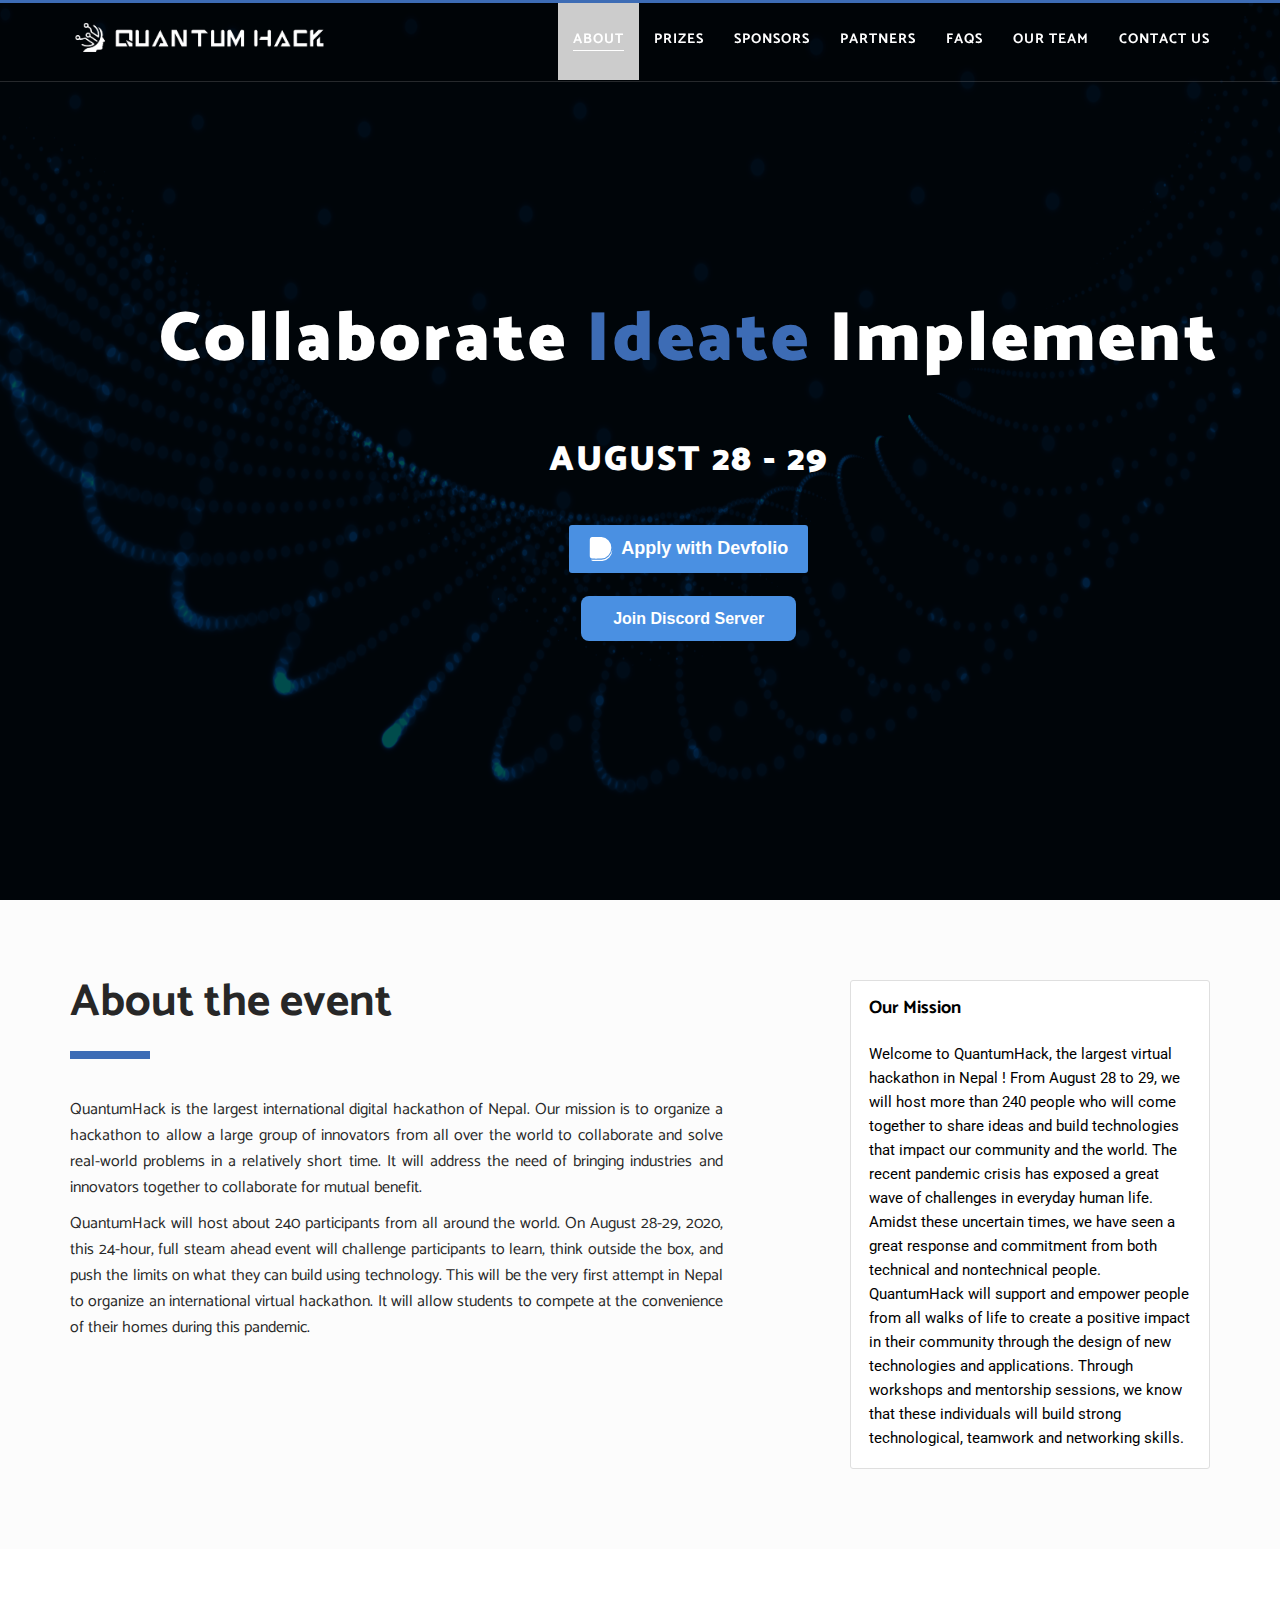
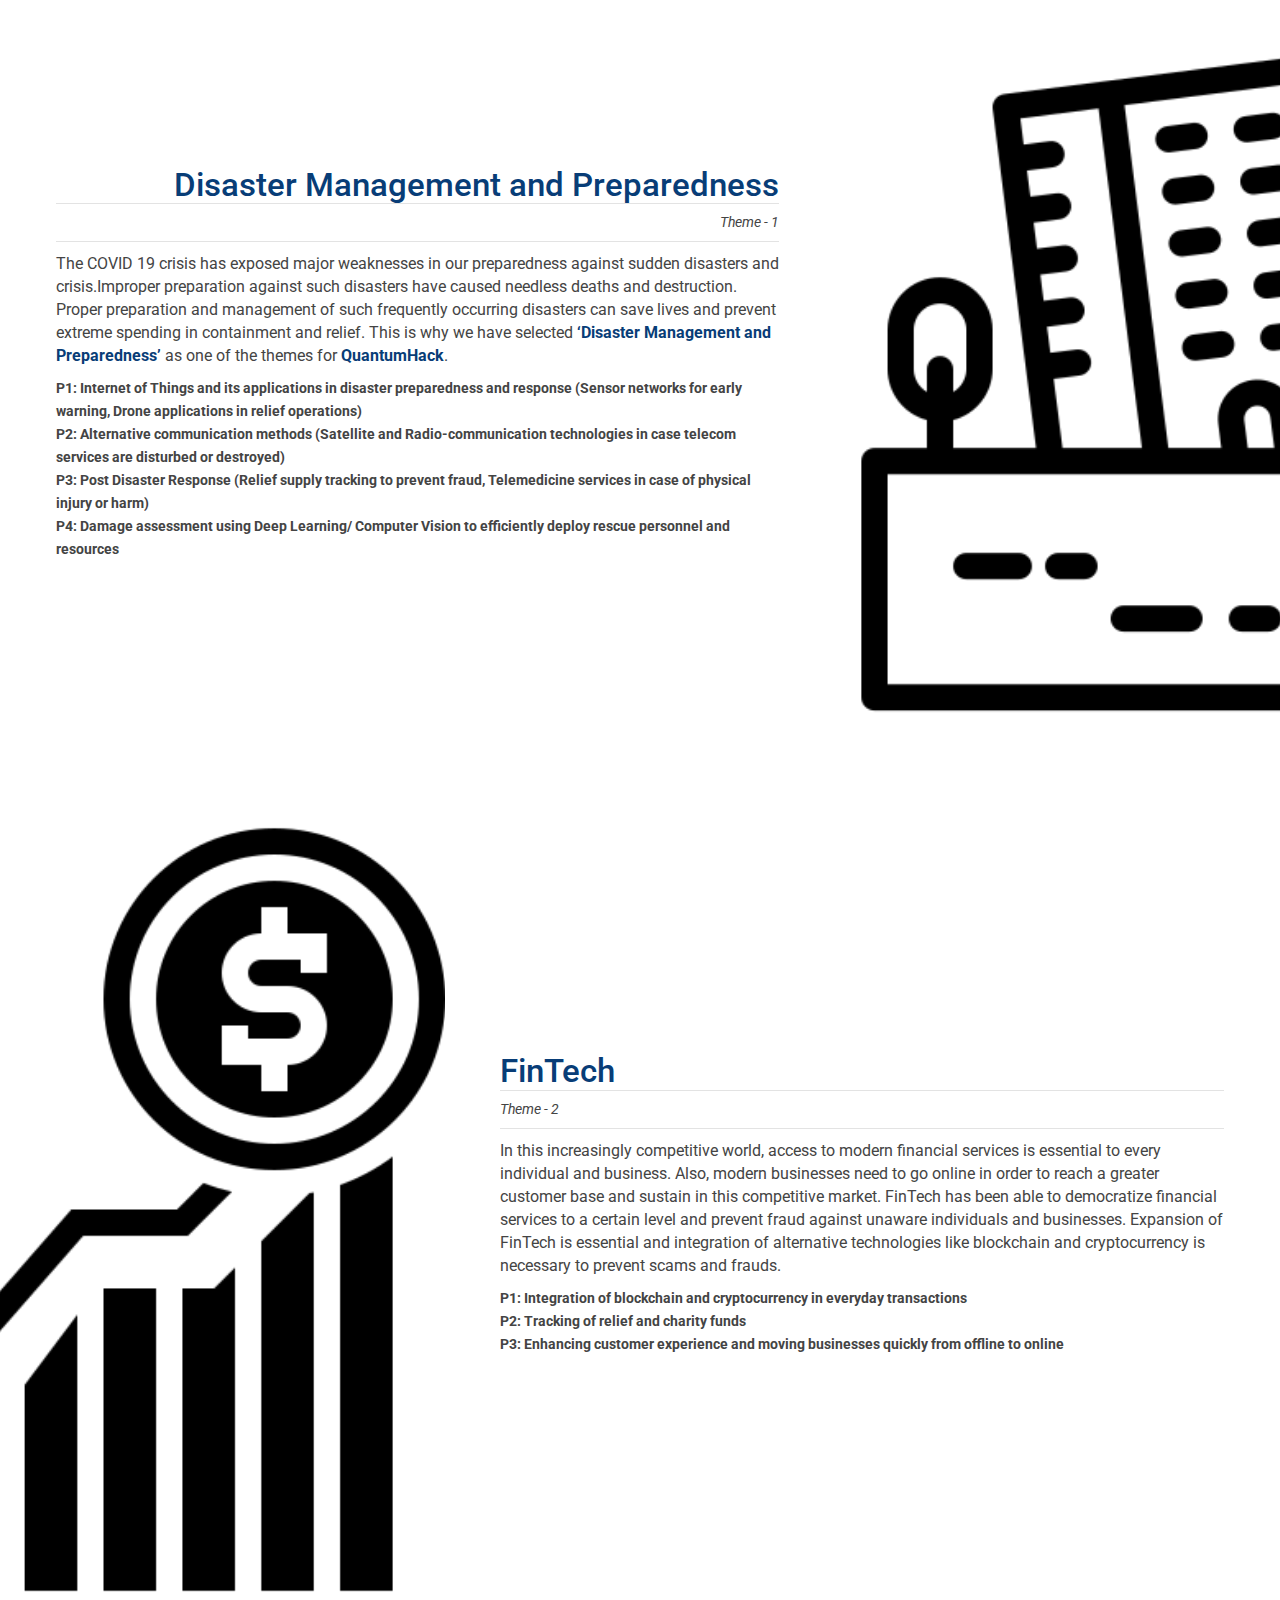
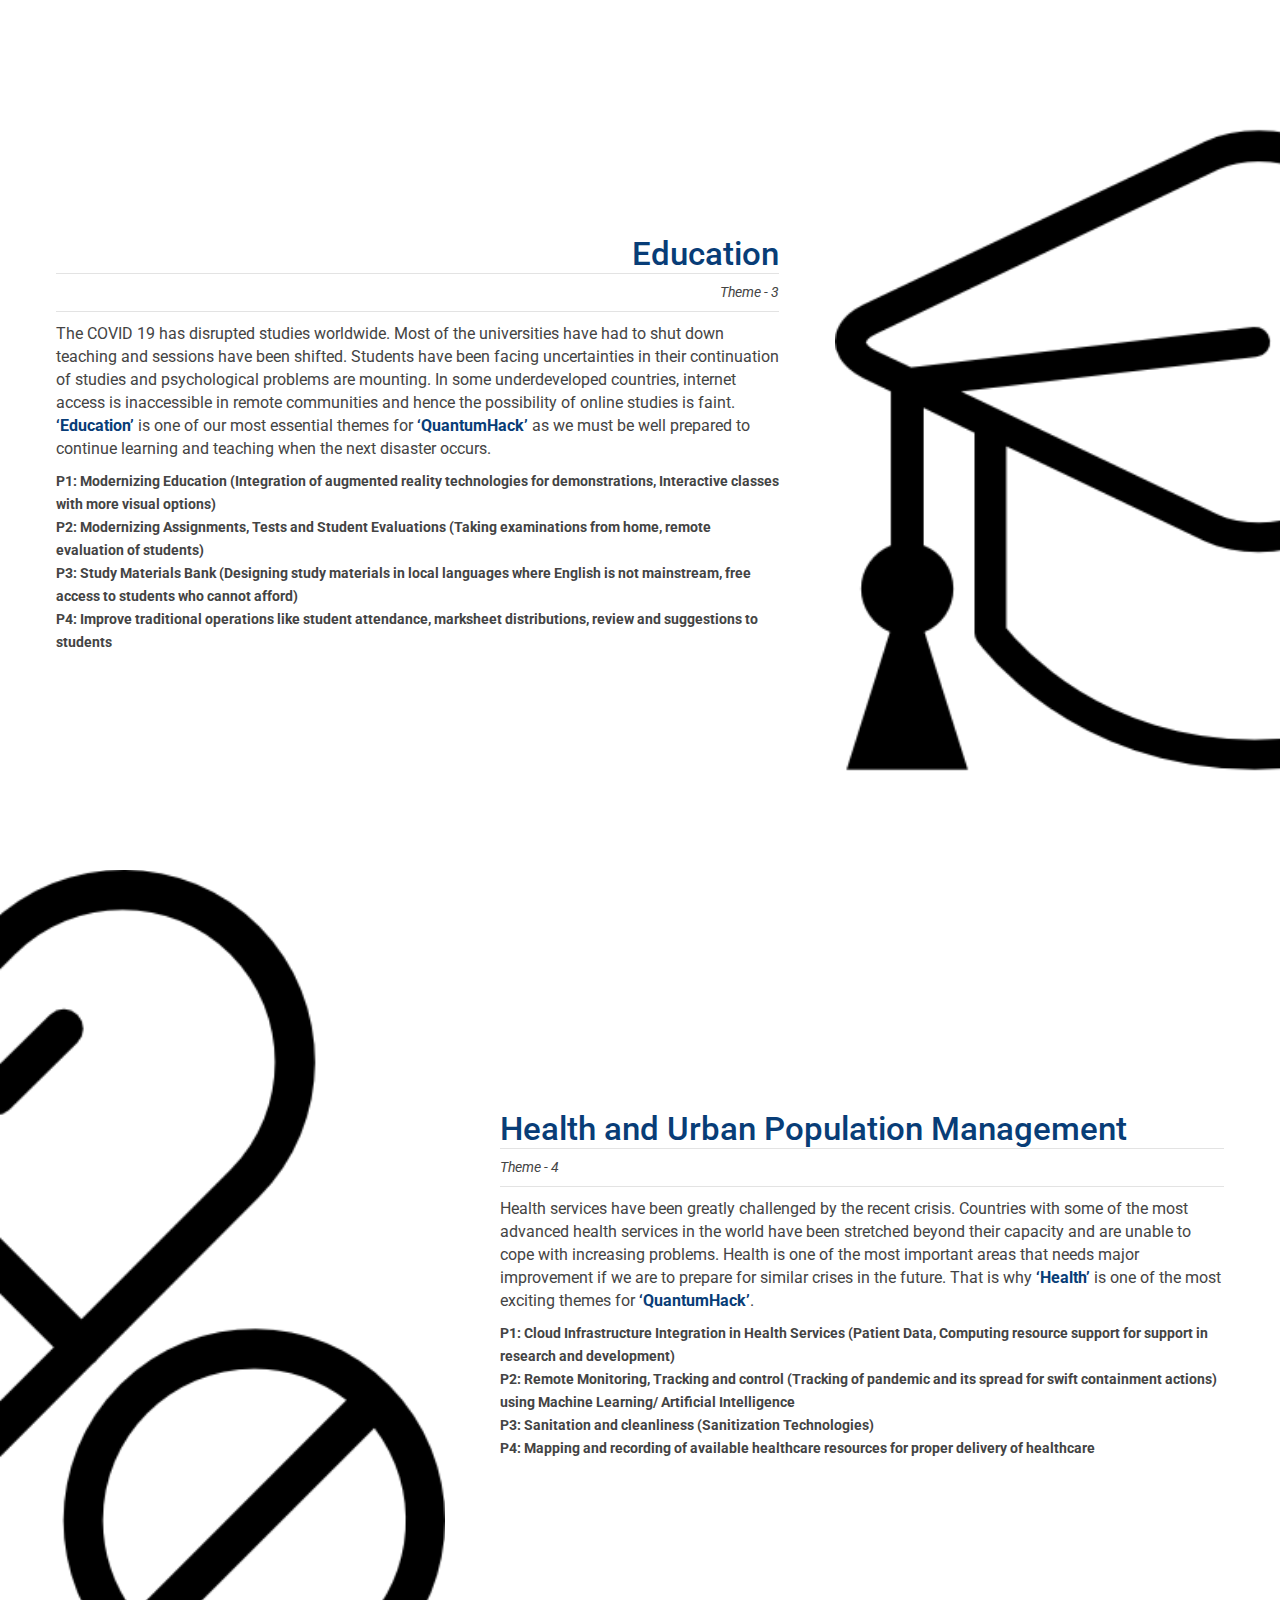
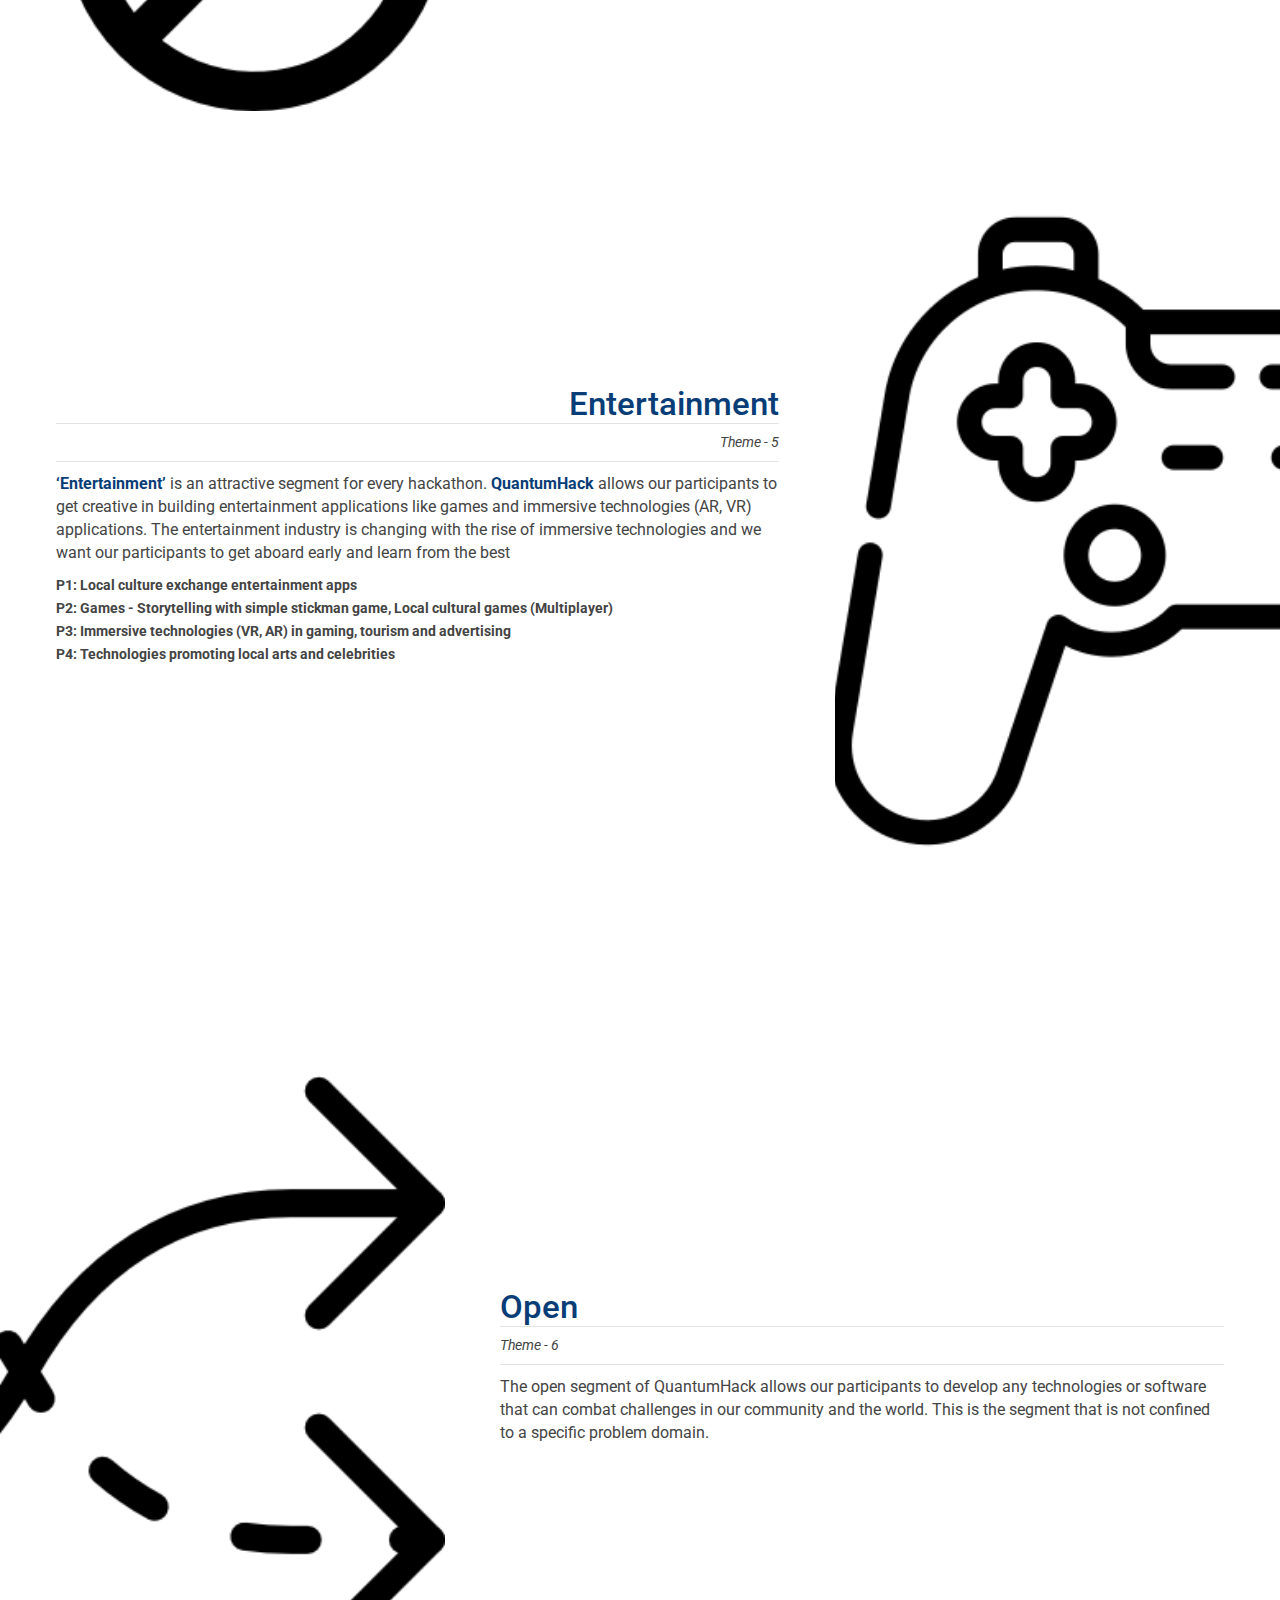
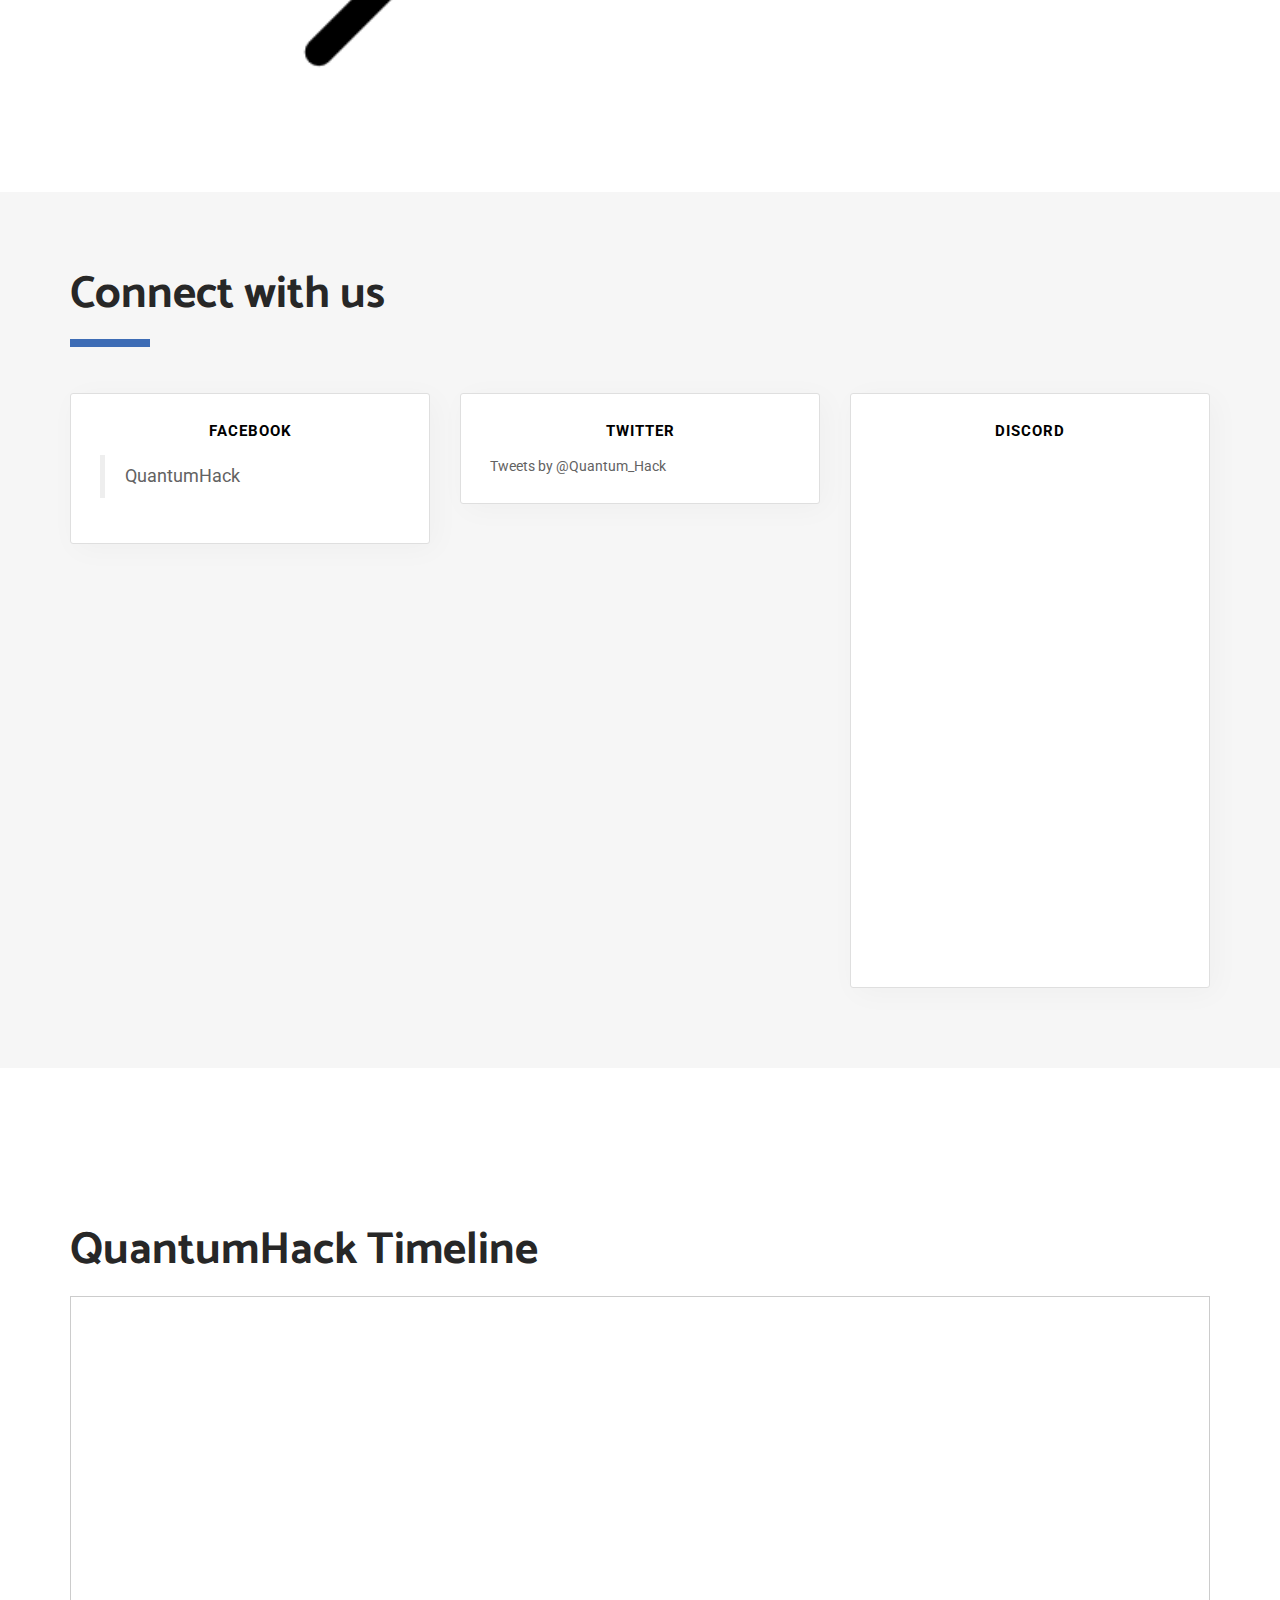
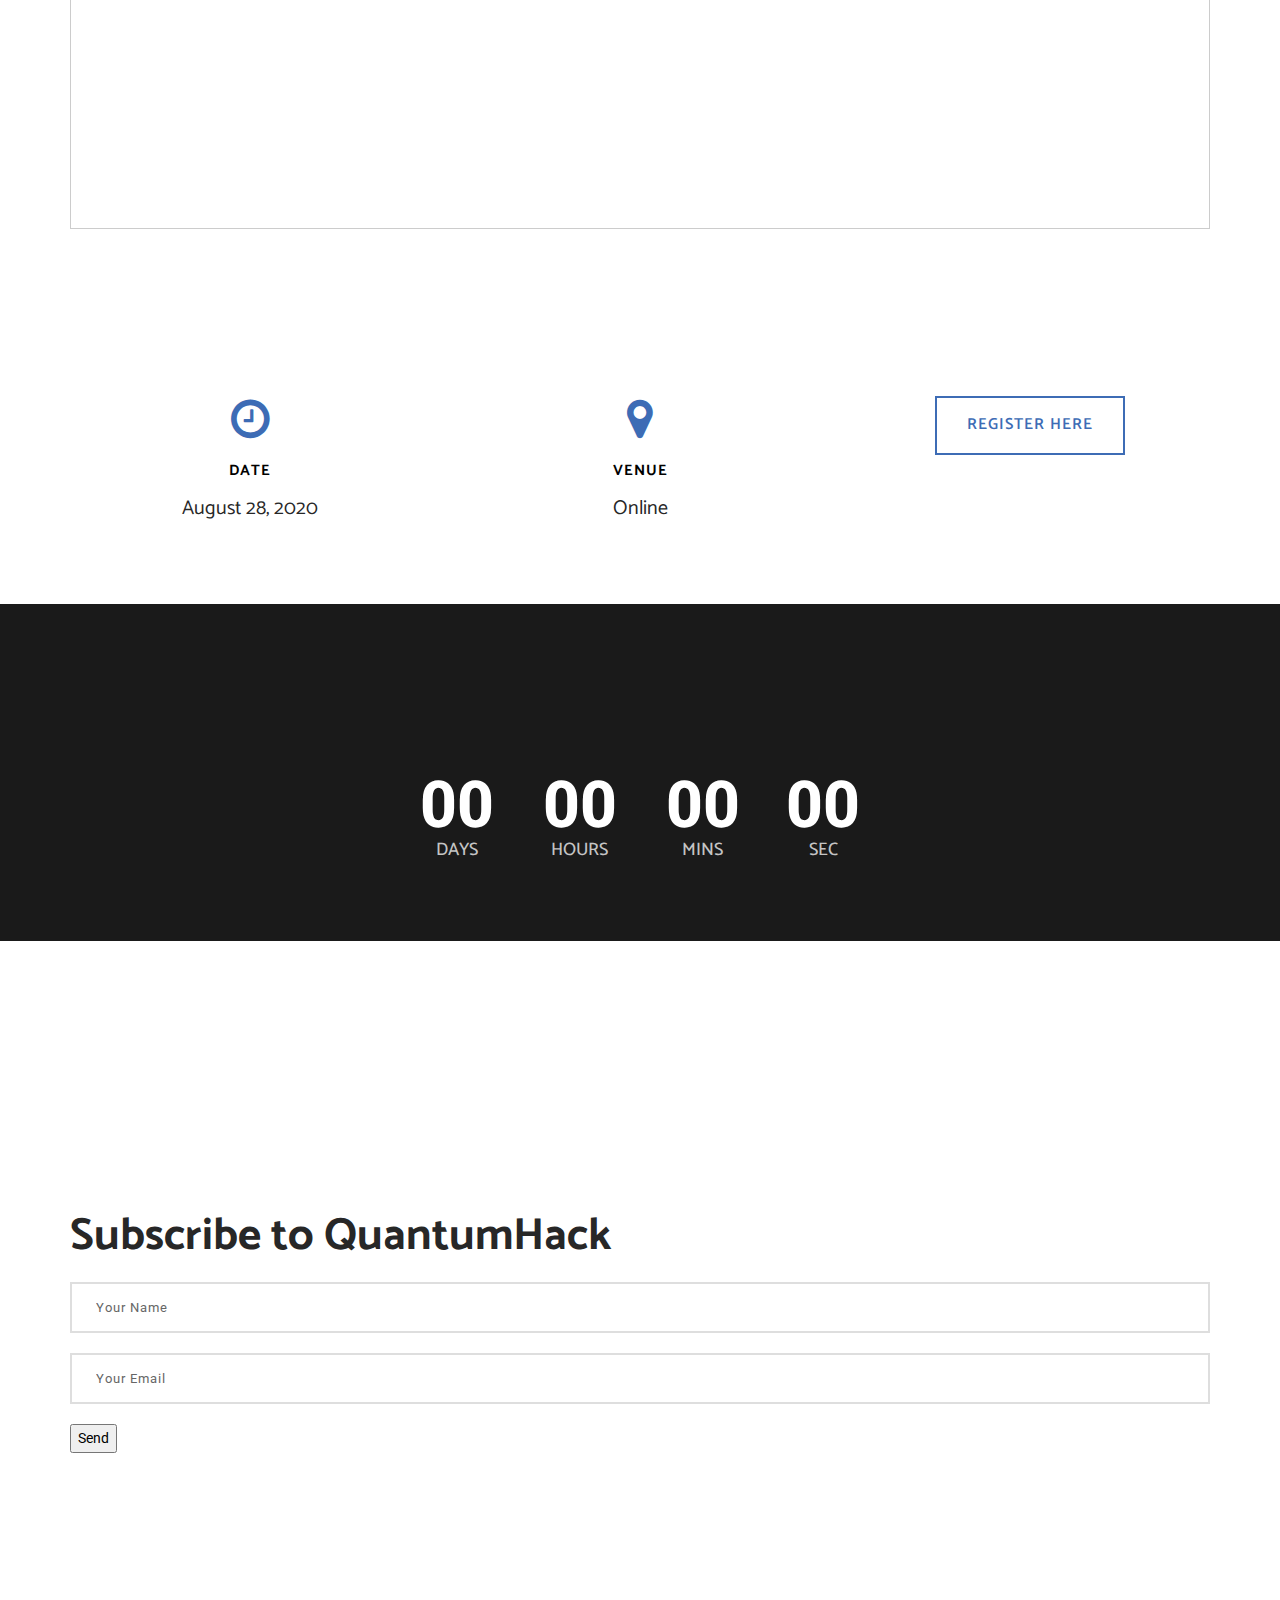
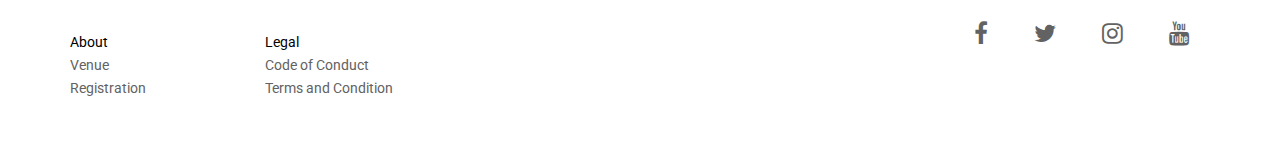
==== index.html @ 307b7c67 "removed registration closing" ====
<!DOCTYPE html>
<!--[if lt IE 7]>      <html class="no-js lt-ie9 lt-ie8 lt-ie7" lang="en"> <![endif]-->
<!--[if IE 7]>         <html class="no-js lt-ie9 lt-ie8" lang="en"> <![endif]-->
<!--[if IE 8]>         <html class="no-js lt-ie9" lang="en"> <![endif]-->
<!--[if gt IE 8]><!-->
<html class="no-js" lang="en">
<!--<![endif]-->

<head>
  <!--PageClip for Subscription-->
  <link rel="stylesheet" href="https://s.pageclip.co/v1/pageclip.css" media="screen">


  <meta charset="utf-8">
  <meta name="viewport" content="width=device-width, initial-scale=1.0, maximum-scale=1">
  <meta http-equiv="X-UA-Compatible" content="IE=edge">

  <!-- Title, icon, description and keywords -->
  <title>QuantumHack</title>
  <link rel="shortcut icon" href="res/images/fav.png">
  <meta name="description" content="QuantumHack - Virtual Hackathon">
  <meta name="keywords" content="QuantumHack, NxtGen, Hackathon">

  <!-- Social media tags -->
  <!-- Open Graph -->
  <meta property="og:title" content="QuantumHack">
  <meta property="og:description" content="QuantumHack Collaborate, Ideate and Implement">
  <meta property="og:image" content="https://quantumhack.tech/res/images/logos/light-social.png">
  <meta property="og:url" content="https://quantumhack.tech">
  <!-- Twitter -->
  <meta name="twitter:card" content="summary_large_image">
  <meta name="twitter:site" content="@Quantum_Hack">
  <!-- Google+ -->
  <meta itemprop="name" content="QuantumHack">
  <meta itemprop="description" content="QuantumHack Collaborate, Ideate and Implement">
  <meta itemprop="image" content="https://quantumhack.tech/res/images/logos/light-social.png">

  <!-- Browser themes -->
  <meta name="theme-color" content="#000">

  <!-- Bootstrap -->
  <link rel="stylesheet" href="res/css/bootstrap.min.css">

  <!-- Font Icons -->
  <link rel="stylesheet" href="res/css/font-awesome.min.css">

  <!-- Plugins -->
  <link rel="stylesheet" href="res/css/flickity.min.css">
  <link rel="stylesheet" href="res/css/magnific-popup.css">

  <!-- Main styles -->
  <link rel="stylesheet" href="res/css/main.css">
  <link rel="stylesheet" href="res/css/style.css">

  <!-- Color skin -->
  <link rel="stylesheet" href="res/css/color_red.css">

  <!-- Modernizr JS for IE8 support of HTML5 elements and media queries -->
  <!--[if lt IE 8]>
  <script src="res/js/modernizr.min.js"></script>
  <![endif]-->
</head>

<body id="page-top">
  <!-- Navigation Start -->
  <nav id="navigation" class="navbar navbar-fixed-top">
    <div class="container">
      <div class="row">
        <div class="navbar-header col-lg-3">
          <button type="button" class="navbar-toggle collapsed" data-toggle="collapse" data-target="#navbar">
            <span class="sr-only">Toggle navigation</span>
            <span class="icon-bar"></span>
            <span class="icon-bar"></span>
            <span class="icon-bar"></span>
          </button>

          <a class="navbar-brand font-family-alt letter-spacing-1 text-extra-large text-uppercase" href="/">
            <img class="logo-navbar-dark" src="res/images/logos/dark.png" alt="QuantumHack"/>
            <img class="logo-navbar-white" src="res/images/logos/light.png" alt="QuantumHack"/>
          </a>
        </div>
        <!-- //.navbar-header -->

        <div id="navbar" class="navbar-collapse collapse col-lg-9 pull-right">
          <ul class="nav navbar-nav font-family-alt letter-spacing-1 text-uppercase font-weight-700">
            <li><a href="#page-top" class="page-scroll">About</a></li>
            <li><a href="/prizes/index.html" class="page-scroll">Prizes</a></li>
            <li><a href="/sponsors/index.html" class="line-height-unset">Sponsors</a></li>
            <li><a href="/partners/index.html" class="line-height-unset">Partners</a></li>
            <li><a href="/faqs/index.html" class="line-height-unset">Faqs</a></li>
            <li><a href="/our-team/index.html" class="line-height-unset">Our Team</a></li>
            <li><a href="/contact/index.html" class="line-height-unset">Contact Us</a></li>
            
          </ul>
        </div>
        <!-- //.navbar-collapse -->
      </div>
      <!-- //.row -->
    </div>
    <!-- //.container -->
  </nav>
  <!-- //Navigation End -->



  <!-- Section - Home Start -->
  <section id="home-bg-slideshow" class="bg-gray-dark-2 height-100 no-padding overflow-hidden width-100">
    <!-- BG Slideshow -->
    <div class="bg-slideshow-wrapper flexslider height-100 no-border no-border-radius no-margin width-100">
      <div class="slides height-100 width-100">
        <div class="bg-cover bg-overlay-black-7 display-block height-100 width-100">
          <div class="display-table height-100 position-absolute position-top position-left width-100">
            <div class="display-table-cell vertical-align-middle">
              <div class="container">
                <div class="row">
                  <div class="col-md-20 col-md-offset-1 text-center">
                    <br>
                    <br>
                    <h2 class="font-family-alt font-weight-900 letter-spacing-3 text-white xs-title-extra-large sm-title-extra-large-3 title-extra-large-4">
                      Collaborate<span class="text-base-color"> Ideate</span> Implement
                    </h2>
                    <br>
                    <h3 class="font-weight-700 letter-spacing-2 text-white xs-title-large sm-title-extra-large title-extra-large-3">
                      
                    </h3>
                    <p class="font-family-alt text-white sm-title-small title-medium">
                      <br>
                    </p>
                    <h4 class="font-family-alt font-weight-900 letter-spacing-2 text-uppercase text-white xs-title-small sm-title-medium title-extra-large">
                      August 28 - 29
                    </h4>
                    <br>
                    <br>
                    <div>
                      <center>
                    <button id="devfolio-apply-now" ><svg class="logo" xmlns="http://www.w3.org/2000/svg" fill="#fff"viewBox="0 0 115.46 123.46" style="height:24px;width:24px;margin-right:8px"><path d="M115.46 68a55.43 55.43 0 0 1-50.85 55.11S28.12 124 16 123a12.6 12.6 0 0 1-10.09-7.5 15.85 15.85 0 0 0 5.36 1.5c4 .34 10.72.51 20.13.51 13.82 0 28.84-.38 29-.38h.26a60.14 60.14 0 0 0 54.72-52.47c.05 1.05.08 2.18.08 3.34z" /><path d="M110.93 55.87A55.43 55.43 0 0 1 60.08 111s-36.48.92-48.58-.12C5 110.29.15 104.22 0 97.52l.2-83.84C.38 7 5.26.94 11.76.41c12.11-1 48.59.12 48.59.12a55.41 55.41 0 0 1 50.58 55.34z"/></svg>Apply with Devfolio</button>
                    <br>
                    <a target="_blank" href="https://discord.gg/fyqZeuf" class="classname: discordButton">Join Discord Server</a>
                  </center>
                  </div>
                    <!-- <br>
                    <a href="/register/" class="btn btn-base-color sm-btn-medium btn-large">
                      Register Now
                    </a> -->
                  </div>
                  <!-- //.col-md-10 -->
                </div>
                <!-- //.row -->
              </div>
              <!-- //.container -->
            </div>
            <!-- //.display-table-cell -->
          </div>
          <!-- //.display-table -->
        </div>
        <!-- //.bg-cover -->

        <!-- <div class="bg-cover bg-overlay-black-7 display-block height-100 width-100">
          <div class="display-table height-100 position-absolute position-top position-left width-100">
            <div class="display-table-cell vertical-align-middle">
              <div class="container">
                <div class="row">
                  <div class="col-md-10 col-md-offset-1 text-center">
                    <h2 class="font-family-alt font-weight-900 letter-spacing-2 text-white xs-title-extra-large sm-title-extra-large-3 title-extra-large-5">
                      Online <span class="text-base-color"> Hackathon</span>
                    </h2>
                    <br>
                    <h3 class="font-weight-700 letter-spacing-2 text-white xs-title-large sm-title-extra-large title-extra-large-3">
                      July 31 - August 1
                    </h3>
                    <p class="font-family-alt text-white sm-title-small title-medium">
                      <br>
                    </p>
                    <h4 class="font-family-alt font-weight-900 letter-spacing-2 text-uppercase text-white xs-title-small sm-title-medium title-extra-large">
                      Collaborate, Ideate and Innovate
                    </h4>
                    <!-- <br>
                    <a href="/register/" class="btn btn-base-color sm-btn-medium btn-large">
                      Register Now
                    </a> -->
                  </div>
                  <!-- //.col-md-10 -->
                </div>
                <!-- //.row -->
              </div>
              <!-- //.container -->
            </div>
            <!-- //.display-table-cell -->
          </div>
          <!-- //.display-table -->
        </div>
        <!-- //.bg-cover -->
        <!-- //.bg-cover -->
      </div>
      <!-- //.slides -->
    </div> -->
    <!-- //.bg-slideshow-wrapper -->
  </section>
  <!-- //Section - Home End -->



  <!-- Section - About Start -->
  <section id="about" class="bg-white-3 pull-up">
    <div class="container">
      <div class="row">
        <div class="col-sm-6 col-md-7">
          <h2 class="font-family-alt font-weight-700 sm-title-large title-extra-large-2 text-gray-dark-2">
            About the event
          </h2>
          <span class="bg-base-color margin-4 no-margin-bottom no-margin-rl separator-line-extra-thick-long"></span>
          <div class="row">
            <div class="col-md-12 font-family-alt margin-5-5 no-margin-bottom no-margin-rl sm-text-large text-extra-large text-gray-dark-2">
              <p style="text-align: justify;text-justify: inter-word;">
                QuantumHack is the largest international digital hackathon of Nepal. Our mission is to organize a hackathon to allow a large group of innovators from all over the world to collaborate and solve real-world problems in a relatively short time. It will address the need of bringing industries and innovators together to collaborate for mutual benefit. 
              </p>
              <p style="text-align: justify;text-justify: inter-word;">
                QuantumHack will host about 240 participants from all around the world. On August 28-29, 2020, this 24-hour, full steam ahead event will challenge participants to learn, think outside the box, and push the limits on what they can build using technology. This will be the very first attempt in Nepal to organize an international virtual hackathon. It will allow students to compete at the convenience of their homes during this pandemic. 
              </p>
            </div>
            <!-- //.col-sm-6 -->
          </div>
          <!-- //.row -->
        </div>
        <!-- //.col-sm-6 -->

        <div class="col-sm-6 col-md-4 col-md-offset-1 xs-margin-8 xs-no-margin-rl xs-no-margin-bottom">
          <div class="testimonial">
            <div class="bg-white border border-gray-light border-round padding-5 width-100">
              <h4 class="font-weight-700 font-family-alt">
                Our Mission
              </h4>
               <br>
              <p class="no-margin text-gray-dark- text-large">
                Welcome to QuantumHack, the largest virtual hackathon in Nepal ! From August 28 to 29, we will host more than 240 people who will come together to share ideas and build technologies that impact our community and the world. The recent pandemic crisis has exposed a great wave of challenges in everyday human life. Amidst these uncertain times, we have seen a great response and commitment from both technical and nontechnical people. QuantumHack will support and empower people from all walks of life to create a positive impact in their community through the design of new technologies and applications. Through workshops and mentorship sessions, we know that these individuals will build strong technological, teamwork and networking skills.
              </p>
            </div>
            <!-- //.bg-white -->
          </div>
          <!-- //.testimonial -->
        </div>
        <!-- //.col-sm-6 -->
      </div>
    </div>
    <!-- //.container -->
  </section>
  <!-- //Section - About End -->



  <section id="messages" class="bg-overlay-black-4 display-table height-100 no-padding width-100">
    <article id="one" class="post style1">
      <div class="image"style="background-image: url('res/images/themes/disaster.png'); background-position: 0% center;">
      </div>
        <div class="content">
        <div class="inner">
          <header>
            <h2><a href="#">Disaster Management and Preparedness</a></h2>
            <p class="info">Theme - 1</p>
          </header>
          <p style="text-align: left;">
          The COVID 19 crisis has  exposed major weaknesses in our preparedness against sudden disasters and crisis.Improper preparation against such disasters have caused needless deaths and destruction. Proper preparation and management of such frequently occurring disasters can save lives and prevent extreme spending in containment and relief. This is why we have selected <b>‘Disaster Management and Preparedness’</b> as one of the themes for <b>QuantumHack</b>.
          <ul style="text-align: left;font-weight: bold;">
            <li>
            P1: Internet of Things and its applications in disaster preparedness and response (Sensor networks for early warning, Drone applications in relief operations)
            </li>
            <li>
            P2: Alternative communication methods (Satellite and Radio-communication technologies in case telecom services are disturbed or destroyed) 
            </li>
            <li>
            P3: Post Disaster Response (Relief supply tracking to prevent fraud, Telemedicine services in case of physical injury or harm) 
            </li>
            <li>
            P4: Damage assessment using Deep Learning/ Computer Vision to efficiently deploy rescue personnel and resources
            </li>
          </ul>
        </p>
        </div>
      </div>
    </article>

  <!-- Two -->
    <article id="two" class="post style1 alt">
      <div class="post image" style="background-image: url('res/images/themes/fintech.png'); background-position: 90% center;" >
      </div>
      <div class="content">
        <div class="inner">
          <header>
            <h2><a href="#">FinTech</a></h2>
            <p class="info">Theme - 2</p>
          </header>
          <p>
          In this increasingly competitive world, access to modern financial services is essential to every individual and business. Also, modern businesses need to go online in order to reach a greater customer base and sustain in this competitive market. FinTech has been able to democratize financial services to a certain level and prevent fraud against unaware individuals and businesses. Expansion of FinTech is essential and integration of alternative technologies like blockchain and cryptocurrency is necessary to prevent scams and frauds.
          <ul style="text-align: left;font-weight: bold;">
            <li>
              P1: Integration of blockchain and cryptocurrency in everyday transactions 
            </li>
            <li>
              P2: Tracking of relief and charity funds             </li>
            <li>
              P3: Enhancing customer experience and moving businesses quickly from offline to online             </li>
          </ul>
        </p>
        </div>
      </div>
    </article>

    <!--Three-->
    <article id="three" class="post style1">
      <div class="image"style="background-image: url('res/images/themes/education.png'); background-position: 0% center;">
      </div>
        <div class="content">
        <div class="inner">
          <header>
            <h2><a href="#">Education</a></h2>
            <p class="info">Theme - 3</p>
          </header>
          <p style="text-align: left;">
            The COVID 19 has disrupted studies worldwide. Most of the universities have had to shut down teaching and sessions have been shifted. Students have been facing uncertainties in their continuation of studies and psychological problems are mounting. In some underdeveloped countries, internet access is inaccessible in remote communities and hence the possibility of online studies is faint. <b>‘Education’</b> is one of our most essential themes for <b>‘QuantumHack’</b> as we must be well prepared to continue learning and teaching when the next disaster occurs.
            <ul style="text-align: left;font-weight: bold;">
              <li>
                P1: Modernizing Education (Integration of augmented reality technologies for demonstrations, Interactive classes with more visual options)              </li>
              <li>
                P2: Modernizing Assignments, Tests and Student Evaluations (Taking examinations from home, remote evaluation of students) 
              </li>
              <li>
                P3: Study Materials Bank (Designing study materials in local languages where English is not mainstream, free access to students who cannot afford)
              </li>
              <li>
                P4: Improve traditional operations like student attendance, marksheet distributions, review and suggestions to students
              </li>
            </ul>
          </p>
        </div>
      </div>
    </article>


    <!-- Four -->
    <article id="four" class="post style1 alt">
      <div class="post image" style="background-image: url('res/images/themes/health.png'); background-position: 100% center;" >
      </div>
      <div class="content">
        <div class="inner">
          <header>
            <h2><a href="#">Health and Urban Population Management</a></h2>
            <p class="info">Theme - 4</p>
          </header>
          <p>
            Health services have been greatly challenged by the recent crisis. Countries with some of the most advanced health services in the world have been stretched beyond their capacity and are unable to cope with increasing problems. Health is one of the most important areas that needs major improvement if we are to prepare for similar crises in the future. That is why <b>‘Health’</b> is one of the most exciting themes for <b>‘QuantumHack’</b>.
            <ul style="text-align: left;font-weight: bold;">
              <li>
                P1: Cloud Infrastructure Integration in Health Services (Patient Data, Computing resource support for support in research and development) 
              </li>
              <li>
                P2: Remote Monitoring, Tracking and control (Tracking of pandemic and its spread for swift containment actions) using Machine Learning/ Artificial Intelligence
              </li>
              <li>
                P3: Sanitation and cleanliness (Sanitization Technologies) 
              </li>
              <li>
                P4: Mapping and recording of available healthcare resources for proper delivery of healthcare
              </li>
            </ul>
          </p>
        </div>
      </div>
    </article>

    <!--Five-->
    <article id="five" class="post style1">
      <div class="image"style="background-image: url('res/images/themes/entertainment.png'); background-position: 2% center;">
      </div>
        <div class="content">
        <div class="inner">
          <header>
            <h2><a href="#">Entertainment</a></h2>
            <p class="info">Theme - 5</p>
          </header>
          <p style="text-align: left;">
            <b>‘Entertainment’</b> is an attractive segment for every hackathon. <b>QuantumHack</b> allows our participants to get creative in building entertainment applications like games and immersive technologies (AR, VR) applications. The entertainment industry is changing with the rise of immersive technologies and we want our participants to get aboard early and learn from the best
            <ul style="text-align: left;font-weight: bold;">
              <li>
                P1: Local culture exchange entertainment apps               </li>
              <li>
                P2: Games - Storytelling with simple stickman game, Local cultural games (Multiplayer)
              </li>
              <li>
                P3: Immersive technologies  (VR, AR) in gaming, tourism and advertising 
              </li>
              <li>
                P4: Technologies promoting local arts and celebrities
              </li>
            </ul>
          </p>
        </div>
      </div>
    </article>


    <!-- Six -->
    <article id="six" class="post style1 alt">
      <div class="post image" style="background-image: url('res/images/themes/open.png'); background-position: 100% center;" >
      </div>
      <div class="content">
        <div class="inner">
          <header>
            <h2><a href="#">Open</a></h2>
            <p class="info">Theme - 6</p>
          </header>
          <p>
            The open segment of QuantumHack allows our participants to develop any technologies or software that can combat challenges in our community and the world. This is the segment that is not confined to a specific problem domain. 
          </p>
        </div>
      </div>
    </article>

  </section>




  <!-- Section - Social start -->
  <section id="social" class="bg-gray-light-2 pull-up">
    <div class="container">
      <div class="row">
        <div class="col-md-6">
          <h2 class="font-family-alt font-weight-700 sm-title-large title-extra-large-2 text-gray-dark-2">
            Connect with us
          </h2>
          <span class="bg-base-color margin-4 no-margin-bottom no-margin-rl separator-line-extra-thick-long"></span>
        </div>
      </div>
      <!-- //.row -->
      <br><br>
      <div class="row">
        <!-- Social Box -->
        <div class="features-box col-sm-6 col-md-4">
          <div class="border border-gray-light border-round box-shadow-yes position-relative bg-white">
            <div class="display-table height-100 no-padding-rl padding-7 width-100">
              <div class="display-table-cell no-padding-tb padding-8 vertical-align-middle">
                <span class="display-block font-weight-700 letter-spacing-1 text-large text-uppercase margin-4 no-margin-rl no-margin-top text-center">
                  Facebook
                </span>

                <!-- Facebook plugin -->
                <div id="fb-root"></div>

                <script>(function(d, s, id) {
                  var js, fjs = d.getElementsByTagName(s)[0];
                  if (d.getElementById(id)) return;
                  js = d.createElement(s); js.id = id;
                  js.src = "https://connect.facebook.net/en_GB/sdk.js#xfbml=1&version=v2.10&appId=203606196348015";
                  fjs.parentNode.insertBefore(js, fjs);
                }(document, 'script', 'facebook-jssdk'));</script>

                <div class="fb-page" data-href="https://www.facebook.com/QuantumHack.IOE" data-tabs="timeline"
                    data-small-header="true" data-adapt-container-width="true" data-hide-cover="true"
                    data-show-facepile="false">
                  <blockquote cite="https://www.facebook.com/QuantumHack.IOE" class="fb-xfbml-parse-ignore">
                    <a href="https://www.facebook.com/QuantumHack.IOE">QuantumHack</a>
                  </blockquote>
                </div>
                <!-- //Facebook plugin -->
              </div>
              <!-- //.display-table-cell -->
            </div>
            <!-- //.display-table -->
          </div>
          <!-- //.border -->
        </div>
        <!-- //Social Box -->

        <!-- Social Box -->
        <div class="features-box col-sm-6 col-md-4 xs-margin-4 xs-no-margin-rl xs-no-margin-bottom">
          <div class="border border-gray-light border-round box-shadow-yes position-relative bg-white">
            <div class="display-table height-100 no-padding-rl padding-7 width-100">
              <div class="display-table-cell no-padding-tb padding-8 vertical-align-middle">
                <span class="display-block font-weight-700 letter-spacing-1 text-large text-uppercase margin-4 no-margin-rl no-margin-top text-center">
                  Twitter
                </span>

                <!-- Twitter timeline -->
                <a class="twitter-timeline" data-height="493" data-chrome="noheader, nofooter"
                  data-dnt="true" href="https://twitter.com/Quantum_Hack">Tweets by @Quantum_Hack</a>
                <script async src="https://platform.twitter.com/widgets.js" charset="utf-8"></script>
                <!-- //Twitter timeline -->
              </div>
              <!-- //.display-table-cell -->
            </div>
            <!-- //.display-table -->
          </div>
          <!-- //.border -->
        </div>
        <!-- //Social Box -->

        <!-- Social Box -->
        <div class="features-box col-sm-6 col-md-4 sm-margin-4 sm-no-margin-rl sm-no-margin-bottom">
          <div class="border border-gray-light border-round box-shadow-yes position-relative bg-white">
            <div class="display-table height-100 no-padding-rl padding-7 width-100">
              <div class="display-table-cell no-padding-tb padding-8 vertical-align-middle">
                <span class="display-block font-weight-700 letter-spacing-1 text-large text-uppercase margin-4 no-margin-rl no-margin-top text-center">
                  Discord
                </span>

                <iframe src="https://discordapp.com/widget?id=727376081513873418&theme=light" width="300" height="500" allowtransparency="true" frameborder="0"></iframe>
                

                
                <!-- //Facebook plugin -->
              </div>
              </div>
              <!-- //.display-table-cell -->
            </div>
            <!-- //.display-table -->
          </div>
          <!-- //.border -->
        </div>
        <!-- //Social Box -->
      </div>
      <!-- //.row -->
    </div>
    <!-- //.container -->
  </section>
  <!-- //Section - Social end -->



  <section id="alumni" class="bg-white">
    <div class="container">
      <div class="row no-padding-rl">
        <div class="col-sm-12 col-sm-offset-0">
          <h2 class="font-family-alt font-weight-700 sm-title-large title-extra-large-2 text-gray-dark-2">
            QuantumHack Timeline
          </h2>
          <br>
          <iframe class="airtable-embed" src="https://airtable.com/embed/shrIJHYBjLxNK4n60?backgroundColor=red&layout=card&viewControls=on" frameborder="0" onmousewheel="" width="100%" height="533" style="background: transparent; border: 1px solid #ccc;"></iframe>

        </div>
        <!-- //.col-md-10 -->
      </div>
      <!-- //.row -->      
    </div>
    <!-- //.container -->
  </section>


  <!-- Section - Event banner start -->
  <section id="register" class="bg-white pull-up">
    <div class="container">
      <div class="row">
        <div class="col-sm-4 text-center">
          <i class="fa fa-clock-o display-block text-base-color title-extra-large-2"></i>
          <span class="display-block font-family-alt font-weight-700 letter-spacing-1 margin-5 no-margin-bottom no-margin-rl text-large text-uppercase">
            Date
          </span>
          <p class="margin-3 font-family-alt no-margin-bottom no-margin-rl title-small text-gray-dark-2">
            August 28, 2020
          </p>
        </div>
        <!-- //.col-sm-4 -->

        <div class="col-sm-4 xs-margin-8 xs-no-margin-bottom xs-no-margin-rl text-center">
          <i class="fa fa-map-marker display-block text-base-color title-extra-large-2"></i>
          <span class="display-block font-family-alt font-weight-700 letter-spacing-1 margin-5 no-margin-bottom no-margin-rl text-large text-uppercase">
            Venue
          </span>
          <p class="margin-3 font-family-alt no-margin-bottom no-margin-rl title-small text-gray-dark-2">
            Online
          </p>
        </div>
        <!-- //.col-sm-4 -->

        <div id="banner-registration" class="col-sm-4 xs-margin-8 xs-no-margin-bottom xs-no-margin-rl text-center">
          <a href="/register/index.html" target="_blank" class="btn btn-outline-base-color sm-btn-medium btn-large no-margin-rl">
            <span>Register Here<br> </span>
          </a>
        </div>
        <!-- //.col-sm-4 -->
      </div>
      <!-- //.row -->
    </div>
  </section>
  <!-- //Section - Event banner end -->



  <!-- Section - Parallax banner start -->
  <section id="home-bg-parallax" class="height-50 no-padding overflow-hidden width-100">
    <!-- BG Parallax -->
    <div class="bg-parallax bg-overlay-black-5 width-100"></div>

    <div class="display-table height-100 position-absolute position-top position-left width-100">
      <div class="display-table-cell vertical-align-middle">
        <div class="container">
          <div class="row">
            <div class="countdown-timer">
              <div class="days">
                <span class="value">100</span>
                <span class="label">DAYS</span>
              </div>
              <div class="hours">
                <span class="value">20</span>
                <span class="label">HOURS</span>
              </div>
              <div class="minutes">
                <span class="value">10</span>
                <span class="label">MINS</span>
              </div>
              <div class="seconds">
                <span class="value">05</span>
                <span class="label">SEC</span>
              </div>
            </div>
          </div>
          <!-- //.row -->
        </div>
        <!-- //.container -->
      </div>
      <!-- //.display-table-cell -->
    </div>
    <!-- //.display-table -->
  </section>
  <!-- //Section - Parallax banner end -->


  <section id="alumni" class="bg-white">
    <div class="container">
      <div class="row no-padding-rl">
        <div class="col-sm-12 col-sm-offset-0">
          <h2 class="font-family-alt font-weight-700 sm-title-large title-extra-large-2 text-gray-dark-2">
            Subscribe to QuantumHack
          </h2>
          <br>
          <form action="https://send.pageclip.co/VZw2DW9U8bDzWNvpOT3qtGGg0HDNMxUN/subscription" class="pageclip-form" method="post">
            <!-- Replace these inputs with your own. Make sure they have a "name" attribute! -->
            <input type="text" name="name" placeholder="Your Name" />
            <input type="email" name="email" placeholder="Your Email" />
          
            <!-- This button will have a loading spinner. Keep the inner span for best results. -->
            <button type="submit" class="pageclip-form__submit">
              <span>Send</span>
            </button>
          </form>

        </div>
        <!-- //.col-md-10 -->
      </div>
      <!-- //.row -->      
    </div>
    <!-- //.container -->
  </section>




 <!-- Footer Start -->
 <footer class="footer bg-white">
  <div class="container">
    <div class="row">
      <div class="col-sm-2">
        <div class="footer-logo xs-text-center">
          <img src="res/images/logos/light.png" alt="">
        </div>
        <!-- //.footer-logo -->
        <p class="disclaimer xs-text-center">
          About
          <br>
          <a href="#register">Venue</a>
          <br>
          <a href="#register">Registration</a>
        </p>
        <!-- //.disclaimer -->
      </div>
      <!-- //.col-sm-4 -->
      <div class="col-sm-2">
        <div class="footer-logo xs-text-center">
          <img src="res/images/logos/light.png" alt="">
        </div>
        <!-- //.footer-logo -->
        <p class="disclaimer xs-text-center">
          Legal
          <br>
          <a target="_blank" href="https://hackcodeofconduct.org/1636-quantumhack">Code of Conduct</a>
          <br>
          <a target="_blank" href="https://docs.google.com/document/d/1agDANr2KH8IoSaX7spe5Pmr9pxgFJVqRtcxDo6-uWSE/edit?usp=sharing">Terms and Condition</a>       
        </p>
        <!-- //.disclaimer -->
      </div>


      <div class="col-sm-8">
        <div class="footer-social text-right" style="margin-top: 35px;">
          <ul class="list-inline list-unstyled no-margin xs-text-center xs-title-small title-medium">
            <li><a target="_blank" href="https://www.facebook.com/QuantumHack.IOE"><i class="fa fa-facebook"></i></a></li>
            <li><a target="_blank" href="https://twitter.com/Quantum_Hack"><i class="fa fa-twitter"></i></a></li>
            <li><a target="_blank" href="https://www.instagram.com/quantum_hack/"><i class="fa fa-instagram"></i></a></li>
            <li><a target="_blank" href="https://www.youtube.com/channel/UCgCF-QqnNfA6SqExtcZZWdw/featured"><i class="fa fa-youtube"></i></a></li>
            </ul>
        </div>
        <!-- //.footer-social -->
      </div>
      <!-- //.col-sm-8 -->
    </div>
    <!-- //.row -->
  </div>
  <!-- //.container -->
</footer>
<!-- //Footer End -->



  <!-- Scroll to top -->
  <a href="#page-top" class="page-scroll scroll-to-top"><i class="fa fa-angle-up"></i></a>


  <!-- jQuery -->
  <script src="res/js/jquery.min.js"></script>

  <!-- Bootstrap -->
  <script src="res/js/bootstrap.min.js"></script>

  <!-- Plugins -->
  <script src="res/js/pace.min.js"></script>
  <script src="res/js/debouncer.min.js"></script>
  <script src="res/js/jquery.easing.min.js"></script>
  <script src="res/js/jquery.inview.min.js"></script>
  <script src="res/js/jquery.matchHeight.js"></script>
  <script src="res/js/isotope.pkgd.min.js"></script>
  <script src="res/js/imagesloaded.pkgd.min.js"></script>
  <script src="res/js/flickity.pkgd.min.js"></script>
  <script src="res/js/jquery.magnific-popup.min.js"></script>
  <script src="res/js/jquery.validate.min.js"></script>

  <!-- BG slideshow -->
  <script src="res/js/jquery.flexslider.min.js"></script>

  <!-- BG Parallax JS -->
  <script src="res/js/TweenMax.min.js"></script>
  <script src="res/js/ScrollMagic.min.js"></script>
  <script src="res/js/animation.gsap.min.js"></script>

  <!-- Theme -->
  <script src="res/js/main.js"></script>

  <!-- Countdown -->
  <script src="res/js/jquery.countdown.min.js"></script>
  <script src="res/js/countdown.js"></script>

  <script src="res/js/devfolio.js"></script>


  <script src="https://s.pageclip.co/v1/pageclip.js" charset="utf-8"></script>
  <script>
    var form = document.querySelector('.pageclip-form')
    Pageclip.form(form, {
      onSubmit: function (event) { },
      onResponse: function (error, response) { },
      successTemplate: '<h2>Thank you for subscribing!</h2>'
    })
  </script>

</body>

</html>
---- res/css/main.css ----
@import url(https://fonts.googleapis.com/css?family=Roboto:300,400,700);
@import url(https://fonts.googleapis.com/css?family=Catamaran:400,700,900);

body,
html,
ul {
  margin: 0;
  padding: 0
}
ol {
  padding-left: 0
}

.features-box p,
img {
  -webkit-backface-visibility: hidden
}

body,
html {
  height: 100%
}

body {
  color: #000;
  font-family: Roboto, sans-serif;
  font-size: 14px;
  -webkit-font-smoothing: antialiased;
  line-height: 23px;
  overflow-x: hidden
}

p {
  font-size: 16px
}

a,
a:active {
  color: #626262;
  text-decoration: none
}

a:focus,
a:hover {
  color: #272727;
  text-decoration: none
}

a:focus {
  outline: 0!important
}

img {
  height: auto;
  max-width: 100%
}

video {
  background-size: cover;
  display: table-cell;
  vertical-align: middle;
  width: 100%
}

dl,
ol,
ul {
  list-style-position: outside
}

ul {
  list-style: none
}

iframe {
  border: 0
}

input,
select,
textarea {
  letter-spacing: 1px;
  margin: 0 0 20px;
  max-width: 100%;
  padding: 8px 15px;
  resize: none;
  width: 100%;
  border: 2px solid rgba(0, 0, 0, .13)!important;
  font-size: 13px
}

input[type=button],
input[type=text],
input[type=email],
input[type=search],
input[type=password],
input[type=submit],
select,
textarea {
  -webkit-appearance: none;
  -moz-appearance: none;
  appearance: none;
  border-radius: 0;
  -webkit-transition: border .2s ease-in-out;
  -moz-transition: border .2s ease-in-out;
  -o-transition: border .2s ease-in-out;
  transition: border .2s ease-in-out;
  padding: 12px 24px
}

input:focus,
textarea:focus {
  border: 1px solid #989898;
  outline: 0
}

input[type=submit] {
  width: auto
}

select {
  color: #272727;
  outline: 0
}

select::-ms-expand {
  display: none
}

.select-wrapper {
  background: url(../images/icons/select-arrow.png) 97% 50% no-repeat #fff;
  box-shadow: none;
  margin-bottom: 20px;
  overflow: hidden;
  width: 100%
}

.select-wrapper select {
  background-color: transparent;
  background-image: none;
  cursor: pointer;
  margin-bottom: 0
}

form .error {
  border-color: #c00!important
}

form label.error {
  display: none!important
}

::selection {
  background: #dfdfdf;
  color: #000
}

::-moz-selection {
  background: #dfdfdf;
  color: #000
}

::-webkit-input-placeholder {
  color: #666!important;
  font-size: 13px;
  text-overflow: ellipsis
}

:-moz-placeholder {
  color: #666!important;
  font-size: 13px;
  opacity: 1;
  text-overflow: ellipsis
}

:-ms-input-placeholder {
  color: #666!important;
  font-size: 13px;
  opacity: 1;
  text-overflow: ellipsis
}

::-webkit-scrollbar {
  width: 12px
}

::-webkit-scrollbar-track {
  -webkit-box-shadow: inset 0 0 6px rgba(0, 0, 0, .3);
  -moz-box-shadow: inset 0 0 6px rgba(0, 0, 0, .3);
  box-shadow: inset 0 0 6px rgba(0, 0, 0, .3)
}

::-webkit-scrollbar-thumb {
  background: rgba(210, 210, 210, .8);
  -webkit-box-shadow: inset 0 0 6px rgba(0, 0, 0, .5);
  -moz-box-shadow: inset 0 0 6px rgba(0, 0, 0, .5);
  box-shadow: inset 0 0 6px rgba(0, 0, 0, .5)
}

::-webkit-scrollbar-thumb:window-inactive {
  background: rgba(210, 210, 210, .4)
}

h1,
h2,
h3,
h4,
h5,
h6 {
  margin: 0;
  padding: 0
}

.text-extra-small {
  font-size: 10px!important;
  line-height: 15px!important
}

.text-small {
  font-size: 11px!important;
  line-height: 20px!important
}

.text-medium {
  font-size: 14px!important;
  line-height: 22px!important
}

.text-large {
  font-size: 15px!important;
  line-height: 24px!important
}

.text-extra-large {
  font-size: 18px!important;
  line-height: 26px!important
}

.title-small {
  font-size: 20px!important;
  line-height: 30px!important
}

.title-medium {
  font-size: 24px!important;
  line-height: 32px!important
}

.title-large {
  font-size: 28px!important;
  line-height: 34px!important
}

.title-extra-large {
  font-size: 35px!important;
  line-height: 38px!important
}

.title-extra-large-2 {
  font-size: 45px!important;
  line-height: 45px!important
}

.title-extra-large-3 {
  font-size: 50px!important;
  line-height: 50px!important
}

.title-extra-large-4 {
  font-size: 70px!important;
  line-height: 70px!important
}

.title-extra-large-5 {
  font-size: 80px!important;
  line-height: 80px!important
}

.title-big {
  font-size: 100px!important;
  line-height: 100px!important
}

.title-big-2 {
  font-size: 125px!important;
  line-height: 125px!important
}

.title-big-3 {
  font-size: 150px!important;
  line-height: 150px!important
}

.font-family-base {
  font-family: Roboto, sans-serif!important
}

.btn,
.font-family-alt {
  font-family: Catamaran, sans-serif!important
}

.font-weight-100 {
  font-weight: 100!important
}

.font-weight-300 {
  font-weight: 300!important
}

.font-weight-400 {
  font-weight: 400!important
}

.font-weight-600 {
  font-weight: 600!important
}

.font-weight-700 {
  font-weight: 700!important
}

.font-weight-900 {
  font-weight: 900!important
}

.letter-spacing-1 {
  letter-spacing: 1px!important
}

.letter-spacing-2 {
  letter-spacing: 2px!important
}

.letter-spacing-3 {
  letter-spacing: 3px!important
}

.letter-spacing-4 {
  letter-spacing: 4px!important
}

.letter-spacing-5 {
  letter-spacing: 5px!important
}

.letter-spacing-6 {
  letter-spacing: 6px!important
}

.letter-spacing-7 {
  letter-spacing: 7px!important
}

.letter-spacing-8 {
  letter-spacing: 8px!important
}

.letter-spacing-9 {
  letter-spacing: 9px!important
}

.letter-spacing-10 {
  letter-spacing: 10px!important
}

.no-letter-spacing {
  letter-spacing: 0!important
}

.line-height-none {
  line-height: 0!important
}

.line-height-unset {
  line-height: unset!important
}

.text-decoration-line-through {
  text-decoration: line-through!important
}

.text-decoration-underline {
  text-decoration: underline!important
}

.text-transform-none {
  text-transform: none!important
}

.text-transform-unset {
  text-transform: unset!important
}

.word-wrap {
  word-wrap: break-word
}

.bg-cover,
.bg-fix,
.bg-parallax {
  background-repeat: no-repeat!important;
  overflow: hidden;
  background-position: center center!important;
  position: relative;
  background-size: cover!important
}

.bg-fix {
  -webkit-animation-duration: 0s;
  -webkit-animation-fill-mode: none;
  background-attachment: fixed!important
}

.bg-parallax {
  height: 150%;
  top: -75%
}

.bg-position-top {
  background-position: right top!important
}

.bg-position-right {
  background-position: right center!important
}

.bg-position-left {
  background-position: left center!important
}

.bg-hover-transparent:hover {
  background-color: transparent!important
}

.bg-overlay-black-1,
.bg-overlay-black-2,
.bg-overlay-black-3,
.bg-overlay-black-4,
.bg-overlay-black-5,
.bg-overlay-black-6,
.bg-overlay-black-7,
.bg-overlay-black-8,
.bg-overlay-black-9,
.bg-overlay-gray-1,
.bg-overlay-gray-2,
.bg-overlay-gray-3,
.bg-overlay-gray-4,
.bg-overlay-gray-5,
.bg-overlay-gray-6,
.bg-overlay-gray-7,
.bg-overlay-gray-8,
.bg-overlay-gray-9 {
  position: relative
}

.bg-overlay-black-1:before,
.bg-overlay-black-2:before,
.bg-overlay-black-3:before,
.bg-overlay-black-4:before,
.bg-overlay-black-5:before,
.bg-overlay-black-6:before,
.bg-overlay-black-7:before,
.bg-overlay-black-8:before,
.bg-overlay-black-9:before,
.bg-overlay-gray-1:before,
.bg-overlay-gray-2:before,
.bg-overlay-gray-3:before,
.bg-overlay-gray-4:before,
.bg-overlay-gray-5:before,
.bg-overlay-gray-6:before,
.bg-overlay-gray-7:before,
.bg-overlay-gray-8:before,
.bg-overlay-gray-9:before {
  content: '';
  display: block;
  height: 100%;
  left: 0;
  position: absolute;
  top: 0;
  width: 100%
}

.bg-overlay-black-1:before {
  background: rgba(0, 0, 0, .1)!important
}

.bg-overlay-black-2:before {
  background: rgba(0, 0, 0, .2)!important
}

.bg-overlay-black-3:before {
  background: rgba(0, 0, 0, .3)!important
}

.bg-overlay-black-4:before {
  background: rgba(0, 0, 0, .4)!important
}

.bg-overlay-black-5:before {
  background: rgba(0, 0, 0, .5)!important
}

.bg-overlay-black-6:before {
  background: rgba(0, 0, 0, .6)!important
}

.bg-overlay-black-7:before {
  background: rgba(0, 0, 0, .7)!important
}

.bg-overlay-black-8:before {
  background: rgba(0, 0, 0, .8)!important
}

.bg-overlay-black-9:before {
  background: rgba(0, 0, 0, .9)!important
}

.bg-overlay-gray-1:before {
  background: rgba(37, 37, 37, .1)!important
}

.bg-overlay-gray-2:before {
  background: rgba(37, 37, 37, .2)!important
}

.bg-overlay-gray-3:before {
  background: rgba(37, 37, 37, .3)!important
}

.bg-overlay-gray-4:before {
  background: rgba(37, 37, 37, .4)!important
}

.bg-overlay-gray-5:before {
  background: rgba(37, 37, 37, .5)!important
}

.bg-overlay-gray-6:before {
  background: rgba(37, 37, 37, .6)!important
}

.bg-overlay-gray-7:before {
  background: rgba(37, 37, 37, .7)!important
}

.bg-overlay-gray-8:before {
  background: rgba(37, 37, 37, .8)!important
}

.bg-overlay-gray-9:before {
  background: rgba(37, 37, 37, .9)!important
}

.border {
  border: 1px solid rgba(0, 0, 0, .1)!important
}

.border-top {
  border-top: 1px solid rgba(0, 0, 0, .1)
}

.border-right {
  border-right: 1px solid rgba(0, 0, 0, .1)
}

.border-bottom {
  border-bottom: 1px solid rgba(0, 0, 0, .1)
}

.border-left {
  border-left: 1px solid rgba(0, 0, 0, .1)
}

.border-thick {
  border-width: 2px!important
}

.border-medium-thick {
  border-width: 3px!important
}

.border-extra-thick {
  border-width: 4px!important
}

.no-border-tb,
.no-border-top {
  border-top: none!important
}

.no-border-bottom,
.no-border-tb {
  border-bottom: none!important
}

.no-border-right,
.no-border-rl {
  border-right: none!important
}

.no-border-left,
.no-border-rl {
  border-left: none!important
}

.border-circle {
  border-radius: 50%!important
}

.border-round {
  border-radius: 3px!important
}

.no-border {
  border: none!important
}

.no-border-radius {
  border-radius: 0!important
}

.button {
  margin-top: 0;
  margin-bottom: 0
}

.btn {
  border: 2px solid transparent;
  border-radius: 0;
  display: inline-block;
  font-size: 12px;
  font-weight: 600;
  letter-spacing: 1px;
  margin-right: 15px;
  padding: 8px 20px 9px;
  text-transform: uppercase;
  width: auto;
  -webkit-transition: all .2s ease-in-out;
  -moz-transition: all .2s ease-in-out;
  -o-transition: all .2s ease-in-out;
  transition: all .2s ease-in-out
}

.btn:hover {
  background-color: transparent
}

.btn:focus {
  border-width: 2px!important
}

.btn i {
  margin-right: 5px
}

.btn-round {
  border-radius: 4px!important
}

.btn.btn-extra-small {
  font-size: 9px;
  padding: 4px 12px 3px
}

.btn.btn-small {
  font-size: 11px;
  padding: 5px 14px
}

.btn.btn-medium {
  font-size: 14px;
  padding: 10px 22px
}

.btn.btn-large {
  font-size: 16px;
  padding: 16px 30px
}

.btn.btn-extra-large {
  font-size: 18px;
  padding: 18px 35px
}

.btn.btn-hover-transparent:hover {
  background-color: transparent!important
}

.btn.btn-border-thin,
.btn.btn-border-thin:focus {
  border-width: 1px!important
}

.btn.btn-border-thick,
.btn.btn-border-thick:focus {
  border-width: 4px!important
}

.display-block {
  display: block!important
}

.display-inherit {
  display: inherit!important
}

.display-inline {
  display: inline!important
}

.display-inline-block {
  display: inline-block!important
}

.display-none {
  display: none!important
}

.display-table {
  display: table!important
}

.display-table-cell {
  display: table-cell!important
}

.ease {
  -webkit-transition: all .2s ease-in-out;
  -moz-transition: all .2s ease-in-out;
  -o-transition: all .2s ease-in-out;
  transition: all .2s ease-in-out
}

.title-sideline-base-color,
.title-sideline-black,
.title-sideline-blue,
.title-sideline-gray,
.title-sideline-gray-dark,
.title-sideline-gray-dark-2,
.title-sideline-gray-light,
.title-sideline-gray-light-2,
.title-sideline-green,
.title-sideline-green-2,
.title-sideline-orange,
.title-sideline-orange-2,
.title-sideline-pink,
.title-sideline-purple,
.title-sideline-red,
.title-sideline-white,
.title-sideline-white-2,
.title-sideline-white-3,
.title-strikethrough-base-color,
.title-strikethrough-black,
.title-strikethrough-blue,
.title-strikethrough-gray,
.title-strikethrough-gray-dark,
.title-strikethrough-gray-dark-2,
.title-strikethrough-gray-light,
.title-strikethrough-gray-light-2,
.title-strikethrough-green,
.title-strikethrough-green-2,
.title-strikethrough-orange,
.title-strikethrough-orange-2,
.title-strikethrough-pink,
.title-strikethrough-purple,
.title-strikethrough-red,
.title-strikethrough-white,
.title-strikethrough-white-2,
.title-strikethrough-white-3,
.title-underline-base-color,
.title-underline-black,
.title-underline-blue,
.title-underline-gray,
.title-underline-gray-dark,
.title-underline-gray-dark-2,
.title-underline-gray-light,
.title-underline-gray-light-2,
.title-underline-green,
.title-underline-green-2,
.title-underline-orange,
.title-underline-orange-2,
.title-underline-pink,
.title-underline-purple,
.title-underline-red,
.title-underline-thick-base-color,
.title-underline-thick-black,
.title-underline-thick-blue,
.title-underline-thick-gray,
.title-underline-thick-gray-dark,
.title-underline-thick-gray-dark-2,
.title-underline-thick-gray-light,
.title-underline-thick-gray-light-2,
.title-underline-thick-green,
.title-underline-thick-green-2,
.title-underline-thick-orange,
.title-underline-thick-orange-2,
.title-underline-thick-pink,
.title-underline-thick-purple,
.title-underline-thick-red,
.title-underline-thick-white,
.title-underline-thick-white-2,
.title-underline-thick-white-3,
.title-underline-white,
.title-underline-white-2,
.title-underline-white-3 {
  display: inline-block
}

.title-sideline-base-color,
.title-sideline-black,
.title-sideline-blue,
.title-sideline-gray,
.title-sideline-gray-dark,
.title-sideline-gray-dark-2,
.title-sideline-gray-light,
.title-sideline-gray-light-2,
.title-sideline-green,
.title-sideline-green-2,
.title-sideline-orange,
.title-sideline-orange-2,
.title-sideline-pink,
.title-sideline-purple,
.title-sideline-red,
.title-sideline-white,
.title-sideline-white-2,
.title-sideline-white-3,
.title-strikethrough-base-color,
.title-strikethrough-black,
.title-strikethrough-blue,
.title-strikethrough-gray,
.title-strikethrough-gray-dark,
.title-strikethrough-gray-dark-2,
.title-strikethrough-gray-light,
.title-strikethrough-gray-light-2,
.title-strikethrough-green,
.title-strikethrough-green-2,
.title-strikethrough-orange,
.title-strikethrough-orange-2,
.title-strikethrough-pink,
.title-strikethrough-purple,
.title-strikethrough-red,
.title-strikethrough-white,
.title-strikethrough-white-2,
.title-strikethrough-white-3 {
  position: relative
}

.title-underline-base-color,
.title-underline-black,
.title-underline-blue,
.title-underline-gray,
.title-underline-gray-dark,
.title-underline-gray-dark-2,
.title-underline-gray-light,
.title-underline-gray-light-2,
.title-underline-green,
.title-underline-green-2,
.title-underline-orange,
.title-underline-orange-2,
.title-underline-pink,
.title-underline-purple,
.title-underline-red,
.title-underline-white,
.title-underline-white-2,
.title-underline-white-3 {
  border-bottom: 2px solid transparent;
  padding-bottom: 3px
}

.title-underline-thick-base-color,
.title-underline-thick-black,
.title-underline-thick-blue,
.title-underline-thick-gray,
.title-underline-thick-gray-dark,
.title-underline-thick-gray-dark-2,
.title-underline-thick-gray-light,
.title-underline-thick-gray-light-2,
.title-underline-thick-green,
.title-underline-thick-green-2,
.title-underline-thick-orange,
.title-underline-thick-orange-2,
.title-underline-thick-pink,
.title-underline-thick-purple,
.title-underline-thick-red,
.title-underline-thick-white,
.title-underline-thick-white-2,
.title-underline-thick-white-3 {
  border-bottom: 5px solid transparent;
  padding-bottom: 4px
}

.title-sideline-base-color,
.title-sideline-black,
.title-sideline-blue,
.title-sideline-gray,
.title-sideline-gray-dark,
.title-sideline-gray-dark-2,
.title-sideline-gray-light,
.title-sideline-gray-light-2,
.title-sideline-green,
.title-sideline-green-2,
.title-sideline-orange,
.title-sideline-orange-2,
.title-sideline-pink,
.title-sideline-purple,
.title-sideline-red,
.title-sideline-white,
.title-sideline-white-2,
.title-sideline-white-3 {
  padding: 0
}

.title-sideline-base-color:before,
.title-sideline-black:before,
.title-sideline-blue:before,
.title-sideline-gray-dark-2:before,
.title-sideline-gray-dark:before,
.title-sideline-gray-light-2:before,
.title-sideline-gray-light:before,
.title-sideline-gray:before,
.title-sideline-green-2:before,
.title-sideline-green:before,
.title-sideline-orange-2:before,
.title-sideline-orange:before,
.title-sideline-pink:before,
.title-sideline-purple:before,
.title-sideline-red:before,
.title-sideline-white-2:before,
.title-sideline-white-3:before,
.title-sideline-white:before {
  content: '';
  margin-top: -2px;
  position: absolute;
  left: -20px;
  top: 50%;
  width: 12px;
  height: 4px
}

.title-strikethrough-base-color:before,
.title-strikethrough-black:before,
.title-strikethrough-blue:before,
.title-strikethrough-gray-dark-2:before,
.title-strikethrough-gray-dark:before,
.title-strikethrough-gray-light-2:before,
.title-strikethrough-gray-light:before,
.title-strikethrough-gray:before,
.title-strikethrough-green-2:before,
.title-strikethrough-green:before,
.title-strikethrough-orange-2:before,
.title-strikethrough-orange:before,
.title-strikethrough-pink:before,
.title-strikethrough-purple:before,
.title-strikethrough-red:before,
.title-strikethrough-white-2:before,
.title-strikethrough-white-3:before,
.title-strikethrough-white:before {
  content: '';
  display: block;
  margin-top: -1px;
  position: absolute;
  top: 50%;
  left: 0;
  width: 100%;
  height: 2px
}

.height-50 {
  height: 50%!important
}

.height-100 {
  height: 100%!important
}

.height-auto {
  height: auto!important
}

.min-height-100 {
  min-height: 100%
}

.img-box-shadow {
  box-shadow: 0 0 25px 0 rgba(0, 0, 0, .04)
}

.img-box-shadow-shallow {
  box-shadow: 0 0 20px 0 rgba(0, 0, 0, .06)
}

.img-box-shadow-wide {
  box-shadow: 0 23px 40px rgba(0, 0, 0, .2)
}

.margin-1 {
  margin: 1%!important
}

.margin-1-5 {
  margin: 1.5%!important
}

.margin-2 {
  margin: 2%!important
}

.margin-2-5 {
  margin: 2.5%!important
}

.margin-3 {
  margin: 3%!important
}

.margin-3-5 {
  margin: 3.5%!important
}

.margin-4 {
  margin: 4%!important
}

.margin-4-5 {
  margin: 4.5%!important
}

.margin-5 {
  margin: 5%!important
}

.margin-5-5 {
  margin: 5.5%!important
}

.margin-6 {
  margin: 6%!important
}

.margin-6-5 {
  margin: 6.5%!important
}

.margin-7 {
  margin: 7%!important
}

.margin-7-5 {
  margin: 7.5%!important
}

.margin-8 {
  margin: 8%!important
}

.margin-8-5 {
  margin: 8.5%!important
}

.margin-9 {
  margin: 9%!important
}

.margin-9-5 {
  margin: 9.5%!important
}

.margin-10 {
  margin: 10%!important
}

.margin-10-5 {
  margin: 10.5%!important
}

.margin-11 {
  margin: 11%!important
}

.margin-11-5 {
  margin: 11.5%!important
}

.margin-12 {
  margin: 12%!important
}

.margin-12-5 {
  margin: 12.5%!important
}

.margin-13 {
  margin: 13%!important
}

.margin-13-5 {
  margin: 13.5%!important
}

.margin-14 {
  margin: 14%!important
}

.margin-14-5 {
  margin: 14.5%!important
}

.margin-15 {
  margin: 15%!important
}

.margin-15-5 {
  margin: 15.5%!important
}

.margin-16 {
  margin: 16%!important
}

.margin-16-5 {
  margin: 16.5%!important
}

.margin-17 {
  margin: 17%!important
}

.margin-17-5 {
  margin: 17.5%!important
}

.margin-18 {
  margin: 18%!important
}

.margin-18-5 {
  margin: 18.5%!important
}

.margin-19 {
  margin: 19%!important
}

.margin-19-5 {
  margin: 19.5%!important
}

.margin-20 {
  margin: 20%!important
}

.margin-20-5 {
  margin: 20.5%!important
}

.no-margin-tb,
.no-margin-top {
  margin-top: 0!important
}

.no-margin-bottom,
.no-margin-tb {
  margin-bottom: 0!important
}

.margin-rl-auto {
  margin-right: auto!important;
  margin-left: auto!important
}

.margin-top-16p {
  margin-top: 16px;
}

.no-margin-right,
.no-margin-rl {
  margin-right: 0!important
}

.no-margin-left,
.no-margin-rl {
  margin-left: 0!important
}

.no-margin {
  margin: 0!important
}

.opacity-0 {
  opacity: 0!important
}

.opacity-1 {
  opacity: .1!important
}

.opacity-2 {
  opacity: .2!important
}

.opacity-3 {
  opacity: .3!important
}

.opacity-4 {
  opacity: .4!important
}

.opacity-5 {
  opacity: .5!important
}

.opacity-6 {
  opacity: .6!important
}

.opacity-7 {
  opacity: .7!important
}

.opacity-8 {
  opacity: .8!important
}

.opacity-9 {
  opacity: .9!important
}

.no-opacity {
  opacity: 1!important
}

.overflow-auto {
  overflow: auto!important
}

.overflow-hidden {
  overflow: hidden!important
}

.overflow-visible {
  overflow: visible!important
}

.padding-1 {
  padding: 1%!important
}

.padding-1-5 {
  padding: 1.5%!important
}

.padding-2 {
  padding: 2%!important
}

.padding-2-5 {
  padding: 2.5%!important
}

.padding-3 {
  padding: 3%!important
}

.padding-3-5 {
  padding: 3.5%!important
}

.padding-4 {
  padding: 4%!important
}

.padding-4-5 {
  padding: 4.5%!important
}

.padding-5 {
  padding: 5%!important
}

.padding-5-5 {
  padding: 5.5%!important
}

.padding-6 {
  padding: 6%!important
}

.padding-6-5 {
  padding: 6.5%!important
}

.padding-7 {
  padding: 7%!important
}

.padding-7-5 {
  padding: 7.5%!important
}

.padding-8 {
  padding: 8%!important
}

.padding-8-5 {
  padding: 8.5%!important
}

.padding-9 {
  padding: 9%!important
}

.padding-9-5 {
  padding: 9.5%!important
}

.padding-10 {
  padding: 10%!important
}

.padding-10-5 {
  padding: 10.5%!important
}

.padding-11 {
  padding: 11%!important
}

.padding-11-5 {
  padding: 11.5%!important
}

.padding-12 {
  padding: 12%!important
}

.padding-12-5 {
  padding: 12.5%!important
}

.padding-13 {
  padding: 13%!important
}

.padding-13-5 {
  padding: 13.5%!important
}

.padding-14 {
  padding: 14%!important
}

.padding-14-5 {
  padding: 14.5%!important
}

.padding-15 {
  padding: 15%!important
}

.padding-15-5 {
  padding: 15.5%!important
}

.padding-16 {
  padding: 16%!important
}

.padding-16-5 {
  padding: 16.5%!important
}

.padding-17 {
  padding: 17%!important
}

.padding-17-5 {
  padding: 17.5%!important
}

.padding-18 {
  padding: 18%!important
}

.padding-18-5 {
  padding: 18.5%!important
}

.padding-19 {
  padding: 19%!important
}

.padding-19-5 {
  padding: 19.5%!important
}

.padding-20 {
  padding: 20%!important
}

.padding-20-5 {
  padding: 20.5%!important
}

.padding-tb-9px {
  padding-top: 9px;
  padding-bottom: 9px
}

.no-padding-tb,
.no-padding-top {
  padding-top: 0!important
}

.no-padding-bottom,
.no-padding-tb {
  padding-bottom: 0!important
}

.padding-rl-13px {
  padding-right: 13px;
  padding-left: 13px
}

.no-padding-right,
.no-padding-rl {
  padding-right: 0!important
}

.no-padding-left,
.no-padding-rl {
  padding-left: 0!important
}

.no-padding {
  padding: 0!important
}

.position-absolute {
  position: absolute!important
}

.position-fixed {
  position: fixed!important
}

.position-relative {
  position: relative!important
}

.position-top {
  top: 0!important
}

.position-right {
  right: 0!important
}

.position-bottom {
  bottom: 0!important
}

.position-left {
  left: 0!important
}

.position-top-50 {
  top: 50%!important
}

.position-left-50 {
  left: 50%!important
}

.separator-line,
.separator-line-extra-thick,
.separator-line-extra-thick-full,
.separator-line-extra-thick-long,
.separator-line-full,
.separator-line-long,
.separator-line-medium-thick,
.separator-line-medium-thick-full,
.separator-line-medium-thick-long,
.separator-line-thick,
.separator-line-thick-full,
.separator-line-thick-long,
.separator-line-thin,
.separator-line-thin-full,
.separator-line-thin-long {
  display: block
}

.separator-line-thin,
.separator-line-thin-full,
.separator-line-thin-long {
  height: 1px
}

.separator-line,
.separator-line-full,
.separator-line-long {
  height: 2px
}

.separator-line-thick,
.separator-line-thick-full,
.separator-line-thick-long {
  height: 4px
}

.separator-line-medium-thick,
.separator-line-medium-thick-full,
.separator-line-medium-thick-long {
  height: 6px
}

.separator-line-extra-thick,
.separator-line-extra-thick-full,
.separator-line-extra-thick-long {
  height: 8px
}

.separator-line,
.separator-line-extra-thick,
.separator-line-medium-thick,
.separator-line-thick,
.separator-line-thin {
  width: 30px
}

.separator-line-extra-thick-long,
.separator-line-long,
.separator-line-medium-thick-long,
.separator-line-thick-long,
.separator-line-thin-long {
  width: 80px
}

.separator-line-extra-thick-full,
.separator-line-full,
.separator-line-medium-thick-full,
.separator-line-thick-full,
.separator-line-thin-full {
  width: 100%
}

.vertical-align-top {
  vertical-align: top!important
}

.vertical-align-middle {
  vertical-align: middle!important
}

.vertical-align-bottom {
  vertical-align: bottom!important
}

.width-20 {
  width: 20%!important
}

.width-25 {
  width: 25%!important
}

.width-50 {
  width: 50%!important
}

.width-100 {
  width: 100%!important
}

.width-auto {
  width: auto!important
}

.min-width-100 {
  min-width: 100%
}

.features-box:hover .show-on-hover:not(.disabled) {
  opacity: .8
}

.features-box .box-shadow-yes {
  -webkit-box-shadow: 5px 5px 30px 0 rgba(0, 0, 0, .03);
  -moz-box-shadow: 5px 5px 30px 0 rgba(0, 0, 0, .03);
  box-shadow: 5px 5px 30px 0 rgba(0, 0, 0, .03)
}

.features-box .show-on-hover {
  opacity: 0
}

.features-box .show-on-hover.active {
  opacity: .8
}

.carousel.carousel-fullscreen,
.carousel.carousel-fullscreen .flickity-viewport {
  height: 100%!important;
  width: 100%!important
}

.gallery-grid figcaption,
.gallery-grid figcaption .display-table,
.gallery-grid img {
  -webkit-transition: all .3s ease;
  -moz-transition: all .3s ease;
  -o-transition: all .3s ease;
  transition: all .3s ease
}

.gallery-wrapper {
  clear: both;
  width: 100%
}

.gallery-grid .item {
  float: left
}

.gallery-grid figure {
  overflow: hidden;
  position: relative;
  width: 100%;
  height: 100%
}

.gallery-grid figcaption {
  background-color: rgba(0, 0, 0, .6);
  height: 100%;
  opacity: 0;
  position: absolute;
  top: 0;
  left: 0;
  width: 100%
}

.gallery-grid figure:hover figcaption,
.mfp-bg {
  opacity: 1
}

.gallery-grid figcaption a {
  display: block;
  height: 100%;
  position: absolute;
  top: 0;
  left: 0;
  width: 100%
}

.gallery-grid figcaption .display-table {
  bottom: 0;
  margin-bottom: -100%;
  position: absolute;
  text-align: center;
  left: 0;
  width: 100%;
  height: 50%
}

.gallery-grid figcaption .display-table-cell {
  padding: 0 50px;
  vertical-align: middle
}

.gallery-grid img {
  display: block;
  position: relative;
  top: 0;
  width: 100%
}

.gallery-grid.grid-col-2 .item {
  width: 50%
}

.gallery-grid.grid-col-3 .item {
  width: 33.33%
}

.gallery-grid.grid-col-4 .item {
  width: 25%
}

.gallery-grid.gutter-small {
  margin-left: -11px
}

.gallery-grid.gutter-small .item {
  padding: 0 0 11px 11px
}

.gallery-grid.gutter-medium {
  margin-left: -22px
}

.gallery-grid.gutter-medium .item {
  padding: 0 0 22px 22px
}

.gallery-grid.gutter-wide {
  margin-left: -40px
}

.gallery-grid.gutter-wide .item {
  padding: 0 0 40px 40px
}

.gallery-grid figure a {
  cursor: url(../images/icons/zoom-in-white.png), pointer
}

.gallery-grid figure:hover img {
  transform: scale(1.2, 1.2);
  -webkit-transform: scale(1.2, 1.2);
  -ms-transform: scale(1.2, 1.2)
}

.gallery-grid figure:hover figcaption .display-table {
  margin-bottom: 0
}

.mfp-bg {
  background: #fefefe
}

.mfp-figure:after {
  -webkit-box-shadow: 0 50px 80px 0 rgba(0, 0, 0, .2);
  -moz-box-shadow: 0 50px 80px 0 rgba(0, 0, 0, .2);
  box-shadow: 0 50px 80px 0 rgba(0, 0, 0, .2)
}

.mfp-counter,
.mfp-title {
  font-family: Catamaran, sans-serif;
  font-size: 11px;
  font-weight: 700;
  text-transform: uppercase;
  letter-spacing: 1px
}

.mfp-counter-curr,
.mfp-title {
  color: #000
}

.mfp-counter {
  color: #626262
}

.mfp-iframe-holder .mfp-close,
.mfp-image-holder .mfp-close,
.navbar.navbar-white.shrink .navbar-brand,
.navbar.navbar-white.shrink .navbar-nav>li>a {
  color: #000
}

.mfp-zoom-out-cur,
.mfp-zoom-out-cur .mfp-image-holder .mfp-close {
  cursor: url(../images/icons/zoom-out-dark.png), -moz-zoom-out;
  cursor: url(../images/icons/zoom-out-dark.png), -webkit-zoom-out;
  cursor: url(../images/icons/zoom-out-dark.png), zoom-out
}

.mfp-arrow {
  height: 60px!important;
  margin-top: -30px!important;
  width: 60px!important
}

.mfp-arrow:after,
.mfp-arrow:before {
  display: none!important
}

.mfp-arrow-left,
.mfp-arrow-right {
  background-position: center center!important;
  background-repeat: no-repeat!important
}

.mfp-arrow-right {
  background-image: url(../images/icons/arrow-right-dark.png)!important;
  right: 25px!important
}

.mfp-arrow-left {
  background-image: url(../images/icons/arrow-left-dark.png)!important;
  left: 25px!important
}

.mfp-fade.mfp-bg,
.mfp-fade.mfp-wrap .mfp-content {
  -webkit-transition: all .15s ease-out;
  -moz-transition: all .15s ease-out;
  -o-transition: all .15s ease-out;
  transition: all .15s ease-out
}

.mfp-fade.mfp-bg,
.mfp-fade.mfp-bg.mfp-removing,
.mfp-fade.mfp-wrap .mfp-content,
.mfp-fade.mfp-wrap.mfp-removing .mfp-content {
  opacity: 0
}

.mfp-fade.mfp-bg.mfp-ready {
  opacity: .98
}

.mfp-fade.mfp-wrap.mfp-ready .mfp-content {
  opacity: 1
}

.pace {
  -webkit-pointer-events: none;
  pointer-events: none;
  -webkit-user-select: none;
  -moz-user-select: none;
  user-select: none
}

.pace-inactive {
  display: none
}

.pace .pace-progress {
  height: 3px;
  position: fixed;
  right: 100%;
  top: 0;
  width: 100%;
  z-index: 2000
}

.navbar,
.navbar.navbar-white.shrink .navbar-nav>li.active>a:before,
.navbar.shrink {
  background-color: #000
}

.navbar .navbar-nav>li.active>a:before,
.navbar .navbar-toggle .icon-bar,
.navbar.navbar-white.shrink {
  background-color: #fff
}

.navbar .navbar-brand,
.navbar .navbar-nav>li>a {
  color: #fff
}

.navbar,
.navbar .container,
.navbar .header-action-button,
.navbar .navbar-brand,
.navbar .navbar-brand img,
.navbar .navbar-nav>li {
  -webkit-transition: all .2s ease-in-out;
  -moz-transition: all .2s ease-in-out;
  -o-transition: all .2s ease-in-out;
  transition: all .2s ease-in-out
}

.navbar {
  border: none;
  border-radius: 0;
  display: inline-table;
  margin: 0;
  width: 100%
}

.navbar .container {
  display: table-cell;
  position: relative;
  vertical-align: middle;
  height: 80px
}

.navbar .navbar-brand {
  height: 80px;
  line-height: 80px!important;
  padding: 0 15px
}

.navbar .navbar-brand img {
  display: inline-block;
  max-height: 43px;
  position: absolute;
  top: 18px;
  left: auto
}

.navbar .navbar-brand img.logo-navbar-white {
  opacity: 0
}

.navbar .navbar-toggle {
  border: 1px solid #fff;
  border-radius: 0;
  margin-top: 24px
}

.navbar .navbar-toggle:focus,
.navbar .navbar-toggle:hover {
  background-color: transparent;
  cursor: pointer
}

.navbar .navbar-nav>li.active>a,
.navbar .navbar-nav>li>a:focus,
.navbar .navbar-nav>li>a:hover {
  background-color: inherit
}

.navbar .navbar-collapse {
  box-shadow: none
}

.navbar .navbar-nav>li {
  padding: 10px 0 10px 30px
}

.navbar .navbar-nav>li.active>a:focus,
.navbar .navbar-nav>li.active>a:hover {
  background-color: inherit;
  opacity: 1
}

.navbar .navbar-nav>li.active>a:before {
  content: '';
  display: block;
  position: absolute;
  bottom: 0;
  left: 0;
  width: 100%;
  height: 1px
}

.navbar .navbar-nav>li>a {
  display: inline-block;
  padding: 0 0 1px;
  position: relative;
  -webkit-transition: opacity .2s ease-in-out;
  -moz-transition: opacity .2s ease-in-out;
  -o-transition: opacity .2s ease-in-out;
  transition: opacity .2s ease-in-out
}

.navbar .navbar-nav>li>a:hover {
  opacity: .8
}

.scroll-to-top,
.title-sideline-black:before {
  background-color: #000
}

.navbar .navbar-nav>li.action-button>a:focus,
.navbar .navbar-nav>li.action-button>a:hover {
  opacity: 1
}

.navbar .header-action-button {
  height: 80px;
  line-height: 80px
}

.navbar.shrink {
  -webkit-box-shadow: 0 8px 17px -8px rgba(0, 0, 0, .1);
  -moz-box-shadow: 0 8px 17px -8px rgba(0, 0, 0, .1);
  box-shadow: 0 8px 17px -8px rgba(0, 0, 0, .1)
}

.navbar.shrink .header-action-button {
  height: 60px;
  line-height: 60px
}

.navbar.navbar-white.shrink {
  opacity: .96
}

.navbar.navbar-white.shrink .navbar-brand img.logo-navbar-dark {
  opacity: 0
}

.navbar.navbar-white.shrink .navbar-brand img.logo-navbar-white {
  opacity: 1
}

section {
  padding: 0;
  padding-top: 120px;
  padding-bottom: 60px;
  position: relative
}
section.pull-up {
  padding-top: 60px;
}

.scroll-to-top {
  border-radius: 2px;
  display: none;
  position: fixed;
  right: 35px;
  top: 94%;
  text-align: center;
  z-index: 999
}

.scroll-to-top i {
  color: #fff;
  font-size: 18px;
  margin: 0 6px
}

.title-underline-black,
.title-underline-thick-black {
  border-color: #000
}

.title-underline-gray,
.title-underline-thick-gray {
  border-color: #989898
}

.title-underline-gray-dark,
.title-underline-thick-gray-dark {
  border-color: #626262
}

.title-underline-gray-dark-2,
.title-underline-thick-gray-dark-2 {
  border-color: #272727
}

.title-underline-gray-light,
.title-underline-thick-gray-light {
  border-color: #dfdfdf
}

.title-underline-gray-light-2,
.title-underline-thick-gray-light-2 {
  border-color: #f6f6f6
}

.title-underline-thick-white,
.title-underline-white {
  border-color: #fff
}

.title-underline-thick-white-2,
.title-underline-white-2 {
  border-color: #fefefe
}

.title-underline-thick-white-3,
.title-underline-white-3 {
  border-color: #fcfcfc
}

.title-underline-blue,
.title-underline-thick-blue {
  border-color: #4a90e2
}

.title-underline-green,
.title-underline-thick-green {
  border-color: #33cb98
}

.title-underline-green-2,
.title-underline-thick-green-2 {
  border-color: #66b772
}

.title-underline-orange,
.title-underline-thick-orange {
  border-color: #ff7e5b
}

.title-underline-orange-2,
.title-underline-thick-orange-2 {
  border-color: #ffa84c
}

.title-underline-pink,
.title-underline-thick-pink {
  border-color: #ff4081
}

.title-underline-purple,
.title-underline-thick-purple {
  border-color: #aa2e85
}

.title-underline-red,
.title-underline-thick-red {
  border-color: #ef494d
}

.title-sideline-gray:before {
  background-color: #989898
}

.title-sideline-gray-dark:before {
  background-color: #626262
}

.title-sideline-gray-dark-2:before {
  background-color: #272727
}

.title-sideline-gray-light:before {
  background-color: #dfdfdf
}

.title-sideline-gray-light-2:before {
  background-color: #f6f6f6
}

.title-sideline-white:before {
  background-color: #fff
}

.title-sideline-white-2:before {
  background-color: #fefefe
}

.title-sideline-white-3:before {
  background-color: #fcfcfc
}

.title-sideline-blue:before {
  background-color: #4a90e2
}

.title-sideline-green:before {
  background-color: #33cb98
}

.title-sideline-green-2:before {
  background-color: #66b772
}

.title-sideline-orange:before {
  background-color: #ff7e5b
}

.title-sideline-orange-2:before {
  background-color: #ffa84c
}

.title-sideline-pink:before {
  background-color: #ff4081
}

.title-sideline-purple:before {
  background-color: #aa2e85
}

.title-sideline-red:before {
  background-color: #ef494d
}

.title-strikethrough-black:before {
  background-color: #000
}

.title-strikethrough-gray:before {
  background-color: #989898
}

.title-strikethrough-gray-dark:before {
  background-color: #626262
}

.title-strikethrough-gray-dark-2:before {
  background-color: #272727
}

.title-strikethrough-gray-light:before {
  background-color: #dfdfdf
}

.title-strikethrough-gray-light-2:before {
  background-color: #f6f6f6
}

.title-strikethrough-white:before {
  background-color: #fff
}

.title-strikethrough-white-2:before {
  background-color: #fefefe
}

.title-strikethrough-white-3:before {
  background-color: #fcfcfc
}

.title-strikethrough-blue:before {
  background-color: #4a90e2
}

.title-strikethrough-green:before {
  background-color: #33cb98
}

.title-strikethrough-green-2:before {
  background-color: #66b772
}

.title-strikethrough-orange:before {
  background-color: #ff7e5b
}

.title-strikethrough-orange-2:before {
  background-color: #ffa84c
}

.title-strikethrough-pink:before {
  background-color: #ff4081
}

.title-strikethrough-purple:before {
  background-color: #aa2e85
}

.title-strikethrough-red:before {
  background-color: #ef494d
}

.text-black {
  color: #000!important
}

.text-gray {
  color: #989898!important
}

.text-gray-dark {
  color: #626262!important
}

.text-gray-dark-2 {
  color: #272727!important
}

.text-gray-light {
  color: #dfdfdf!important
}

.text-gray-light-2 {
  color: #f6f6f6!important
}

.text-white {
  color: #fff!important
}

.text-white-2 {
  color: #fefefe!important
}

.text-white-3 {
  color: #fcfcfc!important
}

.text-blue {
  color: #4a90e2!important
}

.text-green {
  color: #33cb98!important
}

.text-green-2 {
  color: #66b772!important
}

.text-orange {
  color: #ff7e5b!important
}

.text-orange-2 {
  color: #ffa84c!important
}

.text-pink {
  color: #ff4081!important
}

.text-purple {
  color: #aa2e85!important
}

.text-red {
  color: #ef494d!important
}

.text-hover-black:focus,
.text-hover-black:hover {
  color: #000!important
}

.text-hover-gray:focus,
.text-hover-gray:hover {
  color: #989898!important
}

.text-hover-gray-dark:focus,
.text-hover-gray-dark:hover {
  color: #626262!important
}

.text-hover-gray-dark-2:focus,
.text-hover-gray-dark-2:hover {
  color: #272727!important
}

.text-hover-gray-light:focus,
.text-hover-gray-light:hover {
  color: #dfdfdf!important
}

.text-hover-gray-light-2:focus,
.text-hover-gray-light-2:hover {
  color: #f6f6f6!important
}

.text-hover-white:focus,
.text-hover-white:hover {
  color: #fff!important
}

.text-hover-white-2:focus,
.text-hover-white-2:hover {
  color: #fefefe!important
}

.text-hover-white-3:focus,
.text-hover-white-3:hover {
  color: #fcfcfc!important
}

.text-hover-blue:focus,
.text-hover-blue:hover {
  color: #4a90e2!important
}

.text-hover-green:focus,
.text-hover-green:hover {
  color: #33cb98!important
}

.text-hover-green-2:focus,
.text-hover-green-2:hover {
  color: #66b772!important
}

.text-hover-orange:focus,
.text-hover-orange:hover {
  color: #ff7e5b!important
}

.text-hover-orange-2:focus,
.text-hover-orange-2:hover {
  color: #ffa84c!important
}

.text-hover-pink:focus,
.text-hover-pink:hover {
  color: #ff4081!important
}

.text-hover-purple:focus,
.text-hover-purple:hover {
  color: #aa2e85!important
}

.text-hover-red:focus,
.text-hover-red:hover {
  color: #ef494d!important
}

.bg-black {
  background-color: #000!important
}

.bg-gray {
  background-color: #989898!important
}

.bg-gray-dark {
  background-color: #626262!important
}

.bg-gray-dark-2 {
  background-color: #272727!important
}

.bg-gray-light {
  background-color: #dfdfdf!important
}

.bg-gray-light-2 {
  background-color: #f6f6f6!important
}

.bg-white {
  background-color: #fff!important
}

.bg-white-2 {
  background-color: #fefefe!important
}

.bg-white-3 {
  background-color: #fcfcfc!important
}

.bg-blue {
  background-color: #4a90e2!important
}

.bg-green {
  background-color: #33cb98!important
}

.bg-green-2 {
  background-color: #66b772!important
}

.bg-orange {
  background-color: #ff7e5b!important
}

.bg-orange-2 {
  background-color: #ffa84c!important
}

.bg-pink {
  background-color: #ff4081!important
}

.bg-purple {
  background-color: #aa2e85!important
}

.bg-red {
  background-color: #ef494d!important
}

.bg-hover-black:hover {
  background-color: #000!important
}

.bg-hover-gray:hover {
  background-color: #989898!important
}

.bg-hover-gray-dark:hover {
  background-color: #626262!important
}

.bg-hover-gray-dark-2:hover {
  background-color: #272727!important
}

.bg-hover-gray-light:hover {
  background-color: #dfdfdf!important
}

.bg-hover-gray-light-2:hover {
  background-color: #f6f6f6!important
}

.bg-hover-white:hover {
  background-color: #fff!important
}

.bg-hover-white-2:hover {
  background-color: #fefefe!important
}

.bg-hover-white-3:hover {
  background-color: #fcfcfc!important
}

.bg-hover-blue:hover {
  background-color: #4a90e2!important
}

.bg-hover-green:hover {
  background-color: #33cb98!important
}

.bg-hover-green-2:hover {
  background-color: #66b772!important
}

.bg-hover-orange:hover {
  background-color: #ff7e5b!important
}

.bg-hover-orange-2:hover {
  background-color: #ffa84c!important
}

.bg-hover-pink:hover {
  background-color: #ff4081!important
}

.bg-hover-purple:hover {
  background-color: #aa2e85!important
}

.bg-hover-red:hover {
  background-color: #ef494d!important
}

.border-black {
  border-color: #000!important
}

.border-gray {
  border-color: #989898!important
}

.border-gray-dark {
  border-color: #626262!important
}

.border-gray-dark-2 {
  border-color: #272727!important
}

.border-gray-light {
  border-color: #dfdfdf!important
}

.border-gray-light-2 {
  border-color: #f6f6f6!important
}

.border-white {
  border-color: #fff!important
}

.border-white-2 {
  border-color: #fefefe!important
}

.border-white-3 {
  border-color: #fcfcfc!important
}

.border-blue {
  border-color: #4a90e2!important
}

.border-green {
  border-color: #33cb98!important
}

.border-green-2 {
  border-color: #66b772!important
}

.border-orange {
  border-color: #ff7e5b!important
}

.border-orange-2 {
  border-color: #ffa84c!important
}

.border-pink {
  border-color: #ff4081!important
}

.border-purple {
  border-color: #aa2e85!important
}

.border-red {
  border-color: #ef494d!important
}

.btn.btn-base-color {
  color: #fff
}

.btn.btn-base-color:hover {
  opacity: .9
}

.btn.btn-base-color.btn-hover-transparent:hover {
  opacity: 1
}

.btn.btn-color-black {
  background-color: #000;
  color: #fff
}

.btn.btn-color-black:hover {
  opacity: .9
}

.btn.btn-color-black.btn-hover-transparent:hover {
  border-color: #000;
  color: #000;
  opacity: 1
}

.btn.btn-color-gray {
  background-color: #989898;
  color: #fff
}

.btn.btn-color-gray:hover {
  opacity: .9
}

.btn.btn-color-gray.btn-hover-transparent:hover {
  border-color: #989898;
  color: #989898;
  opacity: 1
}

.btn.btn-color-gray-dark {
  background-color: #626262;
  color: #fff
}

.btn.btn-color-gray-dark:hover {
  opacity: .9
}

.btn.btn-color-gray-dark.btn-hover-transparent:hover {
  border-color: #626262;
  color: #626262;
  opacity: 1
}

.btn.btn-color-gray-dark-2 {
  background-color: #272727;
  color: #fff
}

.btn.btn-color-gray-dark-2:hover {
  opacity: .9
}

.btn.btn-color-gray-dark-2.btn-hover-transparent:hover {
  border-color: #272727;
  color: #272727;
  opacity: 1
}

.btn.btn-color-gray-light {
  background-color: #dfdfdf;
  color: #fff
}

.btn.btn-color-gray-light:hover {
  opacity: .9
}

.btn.btn-color-gray-light.btn-hover-transparent:hover {
  border-color: #dfdfdf;
  color: #dfdfdf;
  opacity: 1
}

.btn.btn-color-gray-light-2 {
  background-color: #f6f6f6;
  color: #fff
}

.btn.btn-color-gray-light-2:hover {
  opacity: .9
}

.btn.btn-color-gray-light-2.btn-hover-transparent:hover {
  border-color: #f6f6f6;
  color: #f6f6f6;
  opacity: 1
}

.btn.btn-color-white {
  background-color: #fff;
  color: #fff
}

.btn.btn-color-white:hover {
  opacity: .9
}

.btn.btn-color-white.btn-hover-transparent:hover {
  border-color: #fff;
  color: #fff;
  opacity: 1
}

.btn.btn-color-white-2 {
  background-color: #fefefe;
  color: #fff
}

.btn.btn-color-white-2:hover {
  opacity: .9
}

.btn.btn-color-white-2.btn-hover-transparent:hover {
  border-color: #fefefe;
  color: #fefefe;
  opacity: 1
}

.btn.btn-color-white-3 {
  background-color: #fcfcfc;
  color: #fff
}

.btn.btn-color-white-3:hover {
  opacity: .9
}

.btn.btn-color-white-3.btn-hover-transparent:hover {
  border-color: #fcfcfc;
  color: #fcfcfc;
  opacity: 1
}

.btn.btn-color-blue {
  background-color: #4a90e2;
  color: #fff
}

.btn.btn-color-blue:hover {
  opacity: .9
}

.btn.btn-color-blue.btn-hover-transparent:hover {
  border-color: #4a90e2;
  color: #4a90e2;
  opacity: 1
}

.btn.btn-color-green {
  background-color: #33cb98;
  color: #fff
}

.btn.btn-color-green:hover {
  opacity: .9
}

.btn.btn-color-green.btn-hover-transparent:hover {
  border-color: #33cb98;
  color: #33cb98;
  opacity: 1
}

.btn.btn-color-green-2 {
  background-color: #66b772;
  color: #fff
}

.btn.btn-color-green-2:hover {
  opacity: .9
}

.btn.btn-color-green-2.btn-hover-transparent:hover {
  border-color: #66b772;
  color: #66b772;
  opacity: 1
}

.btn.btn-color-orange {
  background-color: #ff7e5b;
  color: #fff
}

.btn.btn-color-orange:hover {
  opacity: .9
}

.btn.btn-color-orange.btn-hover-transparent:hover {
  border-color: #ff7e5b;
  color: #ff7e5b;
  opacity: 1
}

.btn.btn-color-orange-2 {
  background-color: #ffa84c;
  color: #fff
}

.btn.btn-color-orange-2:hover {
  opacity: .9
}

.btn.btn-color-orange-2.btn-hover-transparent:hover {
  border-color: #ffa84c;
  color: #ffa84c;
  opacity: 1
}

.btn.btn-color-pink {
  background-color: #ff4081;
  color: #fff
}

.btn.btn-color-pink:hover {
  opacity: .9
}

.btn.btn-color-pink.btn-hover-transparent:hover {
  border-color: #ff4081;
  color: #ff4081;
  opacity: 1
}

.btn.btn-color-purple {
  background-color: #aa2e85;
  color: #fff
}

.btn.btn-color-purple:hover {
  opacity: .9
}

.btn.btn-color-purple.btn-hover-transparent:hover {
  border-color: #aa2e85;
  color: #aa2e85;
  opacity: 1
}

.btn.btn-color-red {
  background-color: #ef494d;
  color: #fff
}

.btn.btn-color-red:hover {
  opacity: .9
}

.btn.btn-color-red.btn-hover-transparent:hover {
  border-color: #ef494d;
  color: #ef494d;
  opacity: 1
}

.btn.btn-color-white.btn-hover-transparent:focus {
  background-color: #fff!important;
  color: #000!important
}

.btn.btn-color-white-2.btn-hover-transparent:focus {
  background-color: #fefefe!important;
  color: #000!important
}

.btn.btn-outline-base-color:focus,
.btn.btn-outline-base-color:hover {
  color: #fff
}

.btn.btn-outline-base-color.btn-hover-transparent:focus,
.btn.btn-outline-base-color.btn-hover-transparent:hover {
  background-color: transparent
}

.btn.btn-outline-black {
  border-color: #000;
  color: #000
}

.btn.btn-outline-black:focus,
.btn.btn-outline-black:hover {
  background-color: #000;
  color: #fff
}

.btn.btn-outline-black.btn-hover-transparent:focus,
.btn.btn-outline-black.btn-hover-transparent:hover {
  background-color: transparent;
  color: #000
}

.btn.btn-outline-gray {
  border-color: #989898;
  color: #989898
}

.btn.btn-outline-gray:focus,
.btn.btn-outline-gray:hover {
  background-color: #989898;
  color: #fff
}

.btn.btn-outline-gray.btn-hover-transparent:focus,
.btn.btn-outline-gray.btn-hover-transparent:hover {
  background-color: transparent;
  color: #989898
}

.btn.btn-outline-gray-dark {
  border-color: #626262;
  color: #626262
}

.btn.btn-outline-gray-dark:focus,
.btn.btn-outline-gray-dark:hover {
  background-color: #626262;
  color: #fff
}

.btn.btn-outline-gray-dark.btn-hover-transparent:focus,
.btn.btn-outline-gray-dark.btn-hover-transparent:hover {
  background-color: transparent;
  color: #626262
}

.btn.btn-outline-gray-dark-2 {
  border-color: #272727;
  color: #272727
}

.btn.btn-outline-gray-dark-2:focus,
.btn.btn-outline-gray-dark-2:hover {
  background-color: #272727;
  color: #fff
}

.btn.btn-outline-gray-dark-2.btn-hover-transparent:focus,
.btn.btn-outline-gray-dark-2.btn-hover-transparent:hover {
  background-color: transparent;
  color: #272727
}

.btn.btn-outline-gray-light {
  border-color: #dfdfdf;
  color: #dfdfdf
}

.btn.btn-outline-gray-light:focus,
.btn.btn-outline-gray-light:hover {
  background-color: #dfdfdf;
  color: #fff
}

.btn.btn-outline-gray-light.btn-hover-transparent:focus,
.btn.btn-outline-gray-light.btn-hover-transparent:hover {
  background-color: transparent;
  color: #dfdfdf
}

.btn.btn-outline-gray-light-2 {
  border-color: #f6f6f6;
  color: #f6f6f6
}

.btn.btn-outline-gray-light-2:focus,
.btn.btn-outline-gray-light-2:hover {
  background-color: #f6f6f6;
  color: #fff
}

.btn.btn-outline-gray-light-2.btn-hover-transparent:focus,
.btn.btn-outline-gray-light-2.btn-hover-transparent:hover {
  background-color: transparent;
  color: #f6f6f6
}

.btn.btn-outline-white {
  border-color: #fff;
  color: #fff
}

.btn.btn-outline-white:focus,
.btn.btn-outline-white:hover {
  background-color: #fff;
  color: #000
}

.btn.btn-outline-white.btn-hover-transparent:focus,
.btn.btn-outline-white.btn-hover-transparent:hover {
  background-color: transparent;
  color: #fff
}

.btn.btn-outline-white-2 {
  border-color: #fefefe;
  color: #fefefe
}

.btn.btn-outline-white-2:focus,
.btn.btn-outline-white-2:hover {
  background-color: #fefefe;
  color: #fff
}

.btn.btn-outline-white-2.btn-hover-transparent:focus,
.btn.btn-outline-white-2.btn-hover-transparent:hover {
  background-color: transparent;
  color: #fefefe
}

.btn.btn-outline-white-3 {
  border-color: #fcfcfc;
  color: #fcfcfc
}

.btn.btn-outline-white-3:focus,
.btn.btn-outline-white-3:hover {
  background-color: #fcfcfc;
  color: #fff
}

.btn.btn-outline-white-3.btn-hover-transparent:focus,
.btn.btn-outline-white-3.btn-hover-transparent:hover {
  background-color: transparent;
  color: #fcfcfc
}

.btn.btn-outline-blue {
  border-color: #4a90e2;
  color: #4a90e2
}

.btn.btn-outline-blue:focus,
.btn.btn-outline-blue:hover {
  background-color: #4a90e2;
  color: #fff
}

.btn.btn-outline-blue.btn-hover-transparent:focus,
.btn.btn-outline-blue.btn-hover-transparent:hover {
  background-color: transparent;
  color: #4a90e2
}

.btn.btn-outline-green {
  border-color: #33cb98;
  color: #33cb98
}

.btn.btn-outline-green:focus,
.btn.btn-outline-green:hover {
  background-color: #33cb98;
  color: #fff
}

.btn.btn-outline-green.btn-hover-transparent:focus,
.btn.btn-outline-green.btn-hover-transparent:hover {
  background-color: transparent;
  color: #33cb98
}

.btn.btn-outline-green-2 {
  border-color: #66b772;
  color: #66b772
}

.btn.btn-outline-green-2:focus,
.btn.btn-outline-green-2:hover {
  background-color: #66b772;
  color: #fff
}

.btn.btn-outline-green-2.btn-hover-transparent:focus,
.btn.btn-outline-green-2.btn-hover-transparent:hover {
  background-color: transparent;
  color: #66b772
}

.btn.btn-outline-orange {
  border-color: #ff7e5b;
  color: #ff7e5b
}

.btn.btn-outline-orange:focus,
.btn.btn-outline-orange:hover {
  background-color: #ff7e5b;
  color: #fff
}

.btn.btn-outline-orange.btn-hover-transparent:focus,
.btn.btn-outline-orange.btn-hover-transparent:hover {
  background-color: transparent;
  color: #ff7e5b
}

.btn.btn-outline-orange-2 {
  border-color: #ffa84c;
  color: #ffa84c
}

.btn.btn-outline-orange-2:focus,
.btn.btn-outline-orange-2:hover {
  background-color: #ffa84c;
  color: #fff
}

.btn.btn-outline-orange-2.btn-hover-transparent:focus,
.btn.btn-outline-orange-2.btn-hover-transparent:hover {
  background-color: transparent;
  color: #ffa84c
}

.btn.btn-outline-pink {
  border-color: #ff4081;
  color: #ff4081
}

.btn.btn-outline-pink:focus,
.btn.btn-outline-pink:hover {
  background-color: #ff4081;
  color: #fff
}

.btn.btn-outline-pink.btn-hover-transparent:focus,
.btn.btn-outline-pink.btn-hover-transparent:hover {
  background-color: transparent;
  color: #ff4081
}

.btn.btn-outline-purple {
  border-color: #aa2e85;
  color: #aa2e85
}

.btn.btn-outline-purple:focus,
.btn.btn-outline-purple:hover {
  background-color: #aa2e85;
  color: #fff
}

.btn.btn-outline-purple.btn-hover-transparent:focus,
.btn.btn-outline-purple.btn-hover-transparent:hover {
  background-color: transparent;
  color: #aa2e85
}

.btn.btn-outline-red {
  border-color: #ef494d;
  color: #ef494d
}

.btn.btn-outline-red:focus,
.btn.btn-outline-red:hover {
  background-color: #ef494d;
  color: #fff
}

.btn.btn-outline-red.btn-hover-transparent:focus,
.btn.btn-outline-red.btn-hover-transparent:hover {
  background-color: transparent;
  color: #ef494d
}

@media (max-width:1199px) {
  .md-text-extra-small {
    font-size: 10px!important;
    line-height: 15px!important
  }
  .md-text-small {
    font-size: 11px!important;
    line-height: 20px!important
  }
  .md-text-medium {
    font-size: 14px!important;
    line-height: 22px!important
  }
  .md-text-large {
    font-size: 15px!important;
    line-height: 24px!important
  }
  .md-text-extra-large {
    font-size: 18px!important;
    line-height: 26px!important
  }
  .md-title-small {
    font-size: 20px!important;
    line-height: 30px!important
  }
  .md-title-medium {
    font-size: 24px!important;
    line-height: 32px!important
  }
  .md-title-large {
    font-size: 28px!important;
    line-height: 34px!important
  }
  .md-title-extra-large {
    font-size: 35px!important;
    line-height: 38px!important
  }
  .md-title-extra-large-2 {
    font-size: 45px!important;
    line-height: 45px!important
  }
  .md-title-extra-large-3 {
    font-size: 50px!important;
    line-height: 50px!important
  }
  .md-title-extra-large-4 {
    font-size: 70px!important;
    line-height: 70px!important
  }
  .md-title-extra-large-5 {
    font-size: 80px!important;
    line-height: 80px!important
  }
  .md-title-big {
    font-size: 100px!important;
    line-height: 100px!important
  }
  .md-title-big-2 {
    font-size: 125px!important;
    line-height: 125px!important
  }
  .md-title-big-3 {
    font-size: 150px!important;
    line-height: 150px!important
  }
  .md-no-border {
    border: none!important
  }
  .md-no-border-radius {
    border-radius: 0!important
  }
}

@media (max-width:991px) {
  .sm-text-extra-small {
    font-size: 10px!important;
    line-height: 15px!important
  }
  .sm-text-small {
    font-size: 11px!important;
    line-height: 20px!important
  }
  .sm-text-medium {
    font-size: 14px!important;
    line-height: 22px!important
  }
  .sm-text-large {
    font-size: 15px!important;
    line-height: 24px!important
  }
  .sm-text-extra-large {
    font-size: 18px!important;
    line-height: 26px!important
  }
  .sm-title-small {
    font-size: 20px!important;
    line-height: 30px!important
  }
  .sm-title-medium {
    font-size: 24px!important;
    line-height: 32px!important
  }
  .sm-title-large {
    font-size: 28px!important;
    line-height: 34px!important
  }
  .sm-title-extra-large {
    font-size: 35px!important;
    line-height: 38px!important
  }
  .sm-title-extra-large-2 {
    font-size: 45px!important;
    line-height: 45px!important
  }
  .sm-title-extra-large-3 {
    font-size: 50px!important;
    line-height: 50px!important
  }
  .sm-title-extra-large-4 {
    font-size: 70px!important;
    line-height: 70px!important
  }
  .sm-title-extra-large-5 {
    font-size: 80px!important;
    line-height: 80px!important
  }
  .sm-title-big {
    font-size: 100px!important;
    line-height: 100px!important
  }
  .sm-title-big-2 {
    font-size: 125px!important;
    line-height: 125px!important
  }
  .sm-title-big-3 {
    font-size: 150px!important;
    line-height: 150px!important
  }
}

@media (max-width:991px) {
  .sm-no-border {
    border: none!important
  }
  .sm-no-border-radius {
    border-radius: 0!important
  }
}

@media (max-width:767px) {
  .xs-text-extra-small {
    font-size: 10px!important;
    line-height: 15px!important
  }
  .xs-text-small {
    font-size: 11px!important;
    line-height: 20px!important
  }
  .xs-text-medium {
    font-size: 14px!important;
    line-height: 22px!important
  }
  .xs-text-large {
    font-size: 15px!important;
    line-height: 24px!important
  }
  .xs-text-extra-large {
    font-size: 18px!important;
    line-height: 26px!important
  }
  .xs-title-small {
    font-size: 20px!important;
    line-height: 30px!important
  }
  .xs-title-medium {
    font-size: 24px!important;
    line-height: 32px!important
  }
  .xs-title-large {
    font-size: 28px!important;
    line-height: 34px!important
  }
  .xs-title-extra-large {
    font-size: 35px!important;
    line-height: 38px!important
  }
  .xs-title-extra-large-2 {
    font-size: 45px!important;
    line-height: 45px!important
  }
  .xs-title-extra-large-3 {
    font-size: 50px!important;
    line-height: 50px!important
  }
  .xs-title-extra-large-4 {
    font-size: 70px!important;
    line-height: 70px!important
  }
  .xs-title-extra-large-5 {
    font-size: 80px!important;
    line-height: 80px!important
  }
  .xs-title-big {
    font-size: 100px!important;
    line-height: 100px!important
  }
  .xs-title-big-2 {
    font-size: 125px!important;
    line-height: 125px!important
  }
  .xs-title-big-3 {
    font-size: 150px!important;
    line-height: 150px!important
  }
  .xs-no-border {
    border: none!important
  }
  .xs-no-border-radius {
    border-radius: 0!important
  }
}

@media (max-width:1199px) {
  .btn.md-btn-extra-small {
    font-size: 9px;
    padding: 4px 12px 3px
  }
  .btn.md-btn-small {
    font-size: 11px;
    padding: 5px 14px
  }
  .btn.md-btn-medium {
    font-size: 14px;
    padding: 10px 22px
  }
  .btn.md-btn-large {
    font-size: 16px;
    padding: 16px 30px
  }
  .btn.md-btn-extra-large {
    font-size: 18px;
    padding: 18px 35px
  }
  .md-display-block {
    display: block!important
  }
  .md-display-inline {
    display: inline!important
  }
  .md-display-inline-block {
    display: inline-block!important
  }
  .md-display-none {
    display: none!important
  }
}

@media (max-width:991px) {
  .btn.sm-btn-extra-small {
    font-size: 9px;
    padding: 4px 12px 3px
  }
  .btn.sm-btn-small {
    font-size: 11px;
    padding: 5px 14px
  }
  .btn.sm-btn-medium {
    font-size: 14px;
    padding: 10px 22px
  }
  .btn.sm-btn-large {
    font-size: 16px;
    padding: 16px 30px
  }
  .btn.sm-btn-extra-large {
    font-size: 18px;
    padding: 18px 35px
  }
}

@media (max-width:991px) {
  .sm-display-block {
    display: block!important
  }
  .sm-display-inline {
    display: inline!important
  }
  .sm-display-inline-block {
    display: inline-block!important
  }
  .sm-display-none {
    display: none!important
  }
}

@media (max-width:1199px) {
  .md-height-50 {
    height: 50%!important
  }
  .md-height-100 {
    height: 100%!important
  }
  .md-margin-1 {
    margin: 1%!important
  }
  .md-margin-1-5 {
    margin: 1.5%!important
  }
  .md-margin-2 {
    margin: 2%!important
  }
  .md-margin-2-5 {
    margin: 2.5%!important
  }
  .md-margin-3 {
    margin: 3%!important
  }
  .md-margin-3-5 {
    margin: 3.5%!important
  }
  .md-margin-4 {
    margin: 4%!important
  }
  .md-margin-4-5 {
    margin: 4.5%!important
  }
  .md-margin-5 {
    margin: 5%!important
  }
  .md-margin-5-5 {
    margin: 5.5%!important
  }
  .md-margin-6 {
    margin: 6%!important
  }
  .md-margin-6-5 {
    margin: 6.5%!important
  }
  .md-margin-7 {
    margin: 7%!important
  }
  .md-margin-7-5 {
    margin: 7.5%!important
  }
  .md-margin-8 {
    margin: 8%!important
  }
  .md-margin-8-5 {
    margin: 8.5%!important
  }
  .md-margin-9 {
    margin: 9%!important
  }
  .md-margin-9-5 {
    margin: 9.5%!important
  }
  .md-margin-10 {
    margin: 10%!important
  }
  .md-margin-10-5 {
    margin: 10.5%!important
  }
  .md-margin-11 {
    margin: 11%!important
  }
  .md-margin-11-5 {
    margin: 11.5%!important
  }
  .md-margin-12 {
    margin: 12%!important
  }
  .md-margin-12-5 {
    margin: 12.5%!important
  }
  .md-margin-13 {
    margin: 13%!important
  }
  .md-margin-13-5 {
    margin: 13.5%!important
  }
  .md-margin-14 {
    margin: 14%!important
  }
  .md-margin-14-5 {
    margin: 14.5%!important
  }
  .md-margin-15 {
    margin: 15%!important
  }
  .md-margin-15-5 {
    margin: 15.5%!important
  }
  .md-margin-16 {
    margin: 16%!important
  }
  .md-margin-16-5 {
    margin: 16.5%!important
  }
  .md-margin-17 {
    margin: 17%!important
  }
  .md-margin-17-5 {
    margin: 17.5%!important
  }
  .md-margin-18 {
    margin: 18%!important
  }
  .md-margin-18-5 {
    margin: 18.5%!important
  }
  .md-margin-19 {
    margin: 19%!important
  }
  .md-margin-19-5 {
    margin: 19.5%!important
  }
  .md-margin-20 {
    margin: 20%!important
  }
  .md-margin-20-5 {
    margin: 20.5%!important
  }
  .md-no-margin-tb,
  .md-no-margin-top {
    margin-top: 0!important
  }
  .md-no-margin-bottom,
  .md-no-margin-tb {
    margin-bottom: 0!important
  }
  .md-margin-rl-auto {
    margin-right: auto!important;
    margin-left: auto!important
  }
  .md-no-margin-right,
  .md-no-margin-rl {
    margin-right: 0!important
  }
  .md-no-margin-left,
  .md-no-margin-rl {
    margin-left: 0!important
  }
  .md-no-margin {
    margin: 0!important
  }
}

@media (max-width:991px) {
  .sm-height-50 {
    height: 50%!important
  }
  .sm-height-100 {
    height: 100%!important
  }
}

@media (max-width:991px) {
  .sm-margin-1 {
    margin: 1%!important
  }
  .sm-margin-1-5 {
    margin: 1.5%!important
  }
  .sm-margin-2 {
    margin: 2%!important
  }
  .sm-margin-2-5 {
    margin: 2.5%!important
  }
  .sm-margin-3 {
    margin: 3%!important
  }
  .sm-margin-3-5 {
    margin: 3.5%!important
  }
  .sm-margin-4 {
    margin: 4%!important
  }
  .sm-margin-4-5 {
    margin: 4.5%!important
  }
  .sm-margin-5 {
    margin: 5%!important
  }
  .sm-margin-5-5 {
    margin: 5.5%!important
  }
  .sm-margin-6 {
    margin: 6%!important
  }
  .sm-margin-6-5 {
    margin: 6.5%!important
  }
  .sm-margin-7 {
    margin: 7%!important
  }
  .sm-margin-7-5 {
    margin: 7.5%!important
  }
  .sm-margin-8 {
    margin: 8%!important
  }
  .sm-margin-8-5 {
    margin: 8.5%!important
  }
  .sm-margin-9 {
    margin: 9%!important
  }
  .sm-margin-9-5 {
    margin: 9.5%!important
  }
  .sm-margin-10 {
    margin: 10%!important
  }
  .sm-margin-10-5 {
    margin: 10.5%!important
  }
  .sm-margin-11 {
    margin: 11%!important
  }
  .sm-margin-11-5 {
    margin: 11.5%!important
  }
  .sm-margin-12 {
    margin: 12%!important
  }
  .sm-margin-12-5 {
    margin: 12.5%!important
  }
  .sm-margin-13 {
    margin: 13%!important
  }
  .sm-margin-13-5 {
    margin: 13.5%!important
  }
  .sm-margin-14 {
    margin: 14%!important
  }
  .sm-margin-14-5 {
    margin: 14.5%!important
  }
  .sm-margin-15 {
    margin: 15%!important
  }
  .sm-margin-15-5 {
    margin: 15.5%!important
  }
  .sm-margin-16 {
    margin: 16%!important
  }
  .sm-margin-16-5 {
    margin: 16.5%!important
  }
  .sm-margin-17 {
    margin: 17%!important
  }
  .sm-margin-17-5 {
    margin: 17.5%!important
  }
  .sm-margin-18 {
    margin: 18%!important
  }
  .sm-margin-18-5 {
    margin: 18.5%!important
  }
  .sm-margin-19 {
    margin: 19%!important
  }
  .sm-margin-19-5 {
    margin: 19.5%!important
  }
  .sm-margin-20 {
    margin: 20%!important
  }
  .sm-margin-20-5 {
    margin: 20.5%!important
  }
  .sm-no-margin-tb,
  .sm-no-margin-top {
    margin-top: 0!important
  }
  .sm-no-margin-bottom,
  .sm-no-margin-tb {
    margin-bottom: 0!important
  }
  .sm-margin-rl-auto {
    margin-right: auto!important;
    margin-left: auto!important
  }
  .sm-no-margin-right,
  .sm-no-margin-rl {
    margin-right: 0!important
  }
  .sm-no-margin-left,
  .sm-no-margin-rl {
    margin-left: 0!important
  }
  .sm-no-margin {
    margin: 0!important
  }
}

@media (max-width:1199px) {
  .md-opacity-0 {
    opacity: 0!important
  }
  .md-opacity-1 {
    opacity: .1!important
  }
  .md-opacity-2 {
    opacity: .2!important
  }
  .md-opacity-3 {
    opacity: .3!important
  }
  .md-opacity-4 {
    opacity: .4!important
  }
  .md-opacity-5 {
    opacity: .5!important
  }
  .md-opacity-6 {
    opacity: .6!important
  }
  .md-opacity-7 {
    opacity: .7!important
  }
  .md-opacity-8 {
    opacity: .8!important
  }
  .md-opacity-9 {
    opacity: .9!important
  }
  .md-no-opacity {
    opacity: 1!important
  }
  .md-overflow-hidden {
    overflow: hidden!important
  }
  .md-overflow-visible {
    overflow: visible!important
  }
}

@media (max-width:991px) {
  .sm-opacity-0 {
    opacity: 0!important
  }
  .sm-opacity-1 {
    opacity: .1!important
  }
  .sm-opacity-2 {
    opacity: .2!important
  }
  .sm-opacity-3 {
    opacity: .3!important
  }
  .sm-opacity-4 {
    opacity: .4!important
  }
  .sm-opacity-5 {
    opacity: .5!important
  }
  .sm-opacity-6 {
    opacity: .6!important
  }
  .sm-opacity-7 {
    opacity: .7!important
  }
  .sm-opacity-8 {
    opacity: .8!important
  }
  .sm-opacity-9 {
    opacity: .9!important
  }
  .sm-no-opacity {
    opacity: 1!important
  }
}

@media (max-width:991px) {
  .sm-overflow-hidden {
    overflow: hidden!important
  }
  .sm-overflow-visible {
    overflow: visible!important
  }
}

@media (max-width:767px) {
  .btn.xs-btn-extra-small {
    font-size: 9px;
    padding: 4px 12px 3px
  }
  .btn.xs-btn-small {
    font-size: 11px;
    padding: 5px 14px
  }
  .btn.xs-btn-medium {
    font-size: 14px;
    padding: 10px 22px
  }
  .btn.xs-btn-large {
    font-size: 16px;
    padding: 16px 30px
  }
  .btn.xs-btn-extra-large {
    font-size: 18px;
    padding: 18px 35px
  }
  .xs-display-block {
    display: block!important
  }
  .xs-display-inline {
    display: inline!important
  }
  .xs-display-inline-block {
    display: inline-block!important
  }
  .xs-display-none {
    display: none!important
  }
  .xs-height-50 {
    height: 50%!important
  }
  .xs-height-100 {
    height: 100%!important
  }
  .xs-margin-1 {
    margin: 1%!important
  }
  .xs-margin-1-5 {
    margin: 1.5%!important
  }
  .xs-margin-2 {
    margin: 2%!important
  }
  .xs-margin-2-5 {
    margin: 2.5%!important
  }
  .xs-margin-3 {
    margin: 3%!important
  }
  .xs-margin-3-5 {
    margin: 3.5%!important
  }
  .xs-margin-4 {
    margin: 4%!important
  }
  .xs-margin-4-5 {
    margin: 4.5%!important
  }
  .xs-margin-5 {
    margin: 5%!important
  }
  .xs-margin-5-5 {
    margin: 5.5%!important
  }
  .xs-margin-6 {
    margin: 6%!important
  }
  .xs-margin-6-5 {
    margin: 6.5%!important
  }
  .xs-margin-7 {
    margin: 7%!important
  }
  .xs-margin-7-5 {
    margin: 7.5%!important
  }
  .xs-margin-8 {
    margin: 8%!important
  }
  .xs-margin-8-5 {
    margin: 8.5%!important
  }
  .xs-margin-9 {
    margin: 9%!important
  }
  .xs-margin-9-5 {
    margin: 9.5%!important
  }
  .xs-margin-10 {
    margin: 10%!important
  }
  .xs-margin-10-5 {
    margin: 10.5%!important
  }
  .xs-margin-11 {
    margin: 11%!important
  }
  .xs-margin-11-5 {
    margin: 11.5%!important
  }
  .xs-margin-12 {
    margin: 12%!important
  }
  .xs-margin-12-5 {
    margin: 12.5%!important
  }
  .xs-margin-13 {
    margin: 13%!important
  }
  .xs-margin-13-5 {
    margin: 13.5%!important
  }
  .xs-margin-14 {
    margin: 14%!important
  }
  .xs-margin-14-5 {
    margin: 14.5%!important
  }
  .xs-margin-15 {
    margin: 15%!important
  }
  .xs-margin-15-5 {
    margin: 15.5%!important
  }
  .xs-margin-16 {
    margin: 16%!important
  }
  .xs-margin-16-5 {
    margin: 16.5%!important
  }
  .xs-margin-17 {
    margin: 17%!important
  }
  .xs-margin-17-5 {
    margin: 17.5%!important
  }
  .xs-margin-18 {
    margin: 18%!important
  }
  .xs-margin-18-5 {
    margin: 18.5%!important
  }
  .xs-margin-19 {
    margin: 19%!important
  }
  .xs-margin-19-5 {
    margin: 19.5%!important
  }
  .xs-margin-20 {
    margin: 20%!important
  }
  .xs-margin-20-5 {
    margin: 20.5%!important
  }
  .xs-no-margin-tb,
  .xs-no-margin-top {
    margin-top: 0!important
  }
  .xs-no-margin-bottom,
  .xs-no-margin-tb {
    margin-bottom: 0!important
  }
  .xs-margin-rl-auto {
    margin-right: auto!important;
    margin-left: auto!important
  }
  .xs-no-margin-right,
  .xs-no-margin-rl {
    margin-right: 0!important
  }
  .xs-no-margin-left,
  .xs-no-margin-rl {
    margin-left: 0!important
  }
  .xs-no-margin {
    margin: 0!important
  }
  .xs-opacity-0 {
    opacity: 0!important
  }
  .xs-opacity-1 {
    opacity: .1!important
  }
  .xs-opacity-2 {
    opacity: .2!important
  }
  .xs-opacity-3 {
    opacity: .3!important
  }
  .xs-opacity-4 {
    opacity: .4!important
  }
  .xs-opacity-5 {
    opacity: .5!important
  }
  .xs-opacity-6 {
    opacity: .6!important
  }
  .xs-opacity-7 {
    opacity: .7!important
  }
  .xs-opacity-8 {
    opacity: .8!important
  }
  .xs-opacity-9 {
    opacity: .9!important
  }
  .xs-no-opacity {
    opacity: 1!important
  }
  .xs-overflow-hidden {
    overflow: hidden!important
  }
  .xs-overflow-visible {
    overflow: visible!important
  }
}

@media (max-width:1199px) {
  .md-padding-1 {
    padding: 1%!important
  }
  .md-padding-1-5 {
    padding: 1.5%!important
  }
  .md-padding-2 {
    padding: 2%!important
  }
  .md-padding-2-5 {
    padding: 2.5%!important
  }
  .md-padding-3 {
    padding: 3%!important
  }
  .md-padding-3-5 {
    padding: 3.5%!important
  }
  .md-padding-4 {
    padding: 4%!important
  }
  .md-padding-4-5 {
    padding: 4.5%!important
  }
  .md-padding-5 {
    padding: 5%!important
  }
  .md-padding-5-5 {
    padding: 5.5%!important
  }
  .md-padding-6 {
    padding: 6%!important
  }
  .md-padding-6-5 {
    padding: 6.5%!important
  }
  .md-padding-7 {
    padding: 7%!important
  }
  .md-padding-7-5 {
    padding: 7.5%!important
  }
  .md-padding-8 {
    padding: 8%!important
  }
  .md-padding-8-5 {
    padding: 8.5%!important
  }
  .md-padding-9 {
    padding: 9%!important
  }
  .md-padding-9-5 {
    padding: 9.5%!important
  }
  .md-padding-10 {
    padding: 10%!important
  }
  .md-padding-10-5 {
    padding: 10.5%!important
  }
  .md-padding-11 {
    padding: 11%!important
  }
  .md-padding-11-5 {
    padding: 11.5%!important
  }
  .md-padding-12 {
    padding: 12%!important
  }
  .md-padding-12-5 {
    padding: 12.5%!important
  }
  .md-padding-13 {
    padding: 13%!important
  }
  .md-padding-13-5 {
    padding: 13.5%!important
  }
  .md-padding-14 {
    padding: 14%!important
  }
  .md-padding-14-5 {
    padding: 14.5%!important
  }
  .md-padding-15 {
    padding: 15%!important
  }
  .md-padding-15-5 {
    padding: 15.5%!important
  }
  .md-padding-16 {
    padding: 16%!important
  }
  .md-padding-16-5 {
    padding: 16.5%!important
  }
  .md-padding-17 {
    padding: 17%!important
  }
  .md-padding-17-5 {
    padding: 17.5%!important
  }
  .md-padding-18 {
    padding: 18%!important
  }
  .md-padding-18-5 {
    padding: 18.5%!important
  }
  .md-padding-19 {
    padding: 19%!important
  }
  .md-padding-19-5 {
    padding: 19.5%!important
  }
  .md-padding-20 {
    padding: 20%!important
  }
  .md-padding-20-5 {
    padding: 20.5%!important
  }
  .md-no-padding-tb,
  .md-no-padding-top {
    padding-top: 0!important
  }
  .md-no-padding-bottom,
  .md-no-padding-tb {
    padding-bottom: 0!important
  }
  .md-no-padding-right,
  .md-no-padding-rl {
    padding-right: 0!important
  }
  .md-no-padding-left,
  .md-no-padding-rl {
    padding-left: 0!important
  }
  .md-no-padding {
    padding: 0!important
  }
  .md-position-absolute {
    position: absolute!important
  }
  .md-position-fixed {
    position: fixed!important
  }
  .md-position-relative {
    position: relative!important
  }
  .md-position-top {
    top: 0!important
  }
  .md-position-right {
    right: 0!important;
    left: auto!important
  }
  .md-position-bottom {
    bottom: 0!important
  }
  .md-position-left {
    left: 0!important
  }
  .md-position-top-50 {
    top: 50%!important
  }
  .md-position-left-50 {
    left: 50%!important
  }
}

@media (max-width:991px) {
  .sm-padding-1 {
    padding: 1%!important
  }
  .sm-padding-1-5 {
    padding: 1.5%!important
  }
  .sm-padding-2 {
    padding: 2%!important
  }
  .sm-padding-2-5 {
    padding: 2.5%!important
  }
  .sm-padding-3 {
    padding: 3%!important
  }
  .sm-padding-3-5 {
    padding: 3.5%!important
  }
  .sm-padding-4 {
    padding: 4%!important
  }
  .sm-padding-4-5 {
    padding: 4.5%!important
  }
  .sm-padding-5 {
    padding: 5%!important
  }
  .sm-padding-5-5 {
    padding: 5.5%!important
  }
  .sm-padding-6 {
    padding: 6%!important
  }
  .sm-padding-6-5 {
    padding: 6.5%!important
  }
  .sm-padding-7 {
    padding: 7%!important
  }
  .sm-padding-7-5 {
    padding: 7.5%!important
  }
  .sm-padding-8 {
    padding: 8%!important
  }
  .sm-padding-8-5 {
    padding: 8.5%!important
  }
  .sm-padding-9 {
    padding: 9%!important
  }
  .sm-padding-9-5 {
    padding: 9.5%!important
  }
  .sm-padding-10 {
    padding: 10%!important
  }
  .sm-padding-10-5 {
    padding: 10.5%!important
  }
  .sm-padding-11 {
    padding: 11%!important
  }
  .sm-padding-11-5 {
    padding: 11.5%!important
  }
  .sm-padding-12 {
    padding: 12%!important
  }
  .sm-padding-12-5 {
    padding: 12.5%!important
  }
  .sm-padding-13 {
    padding: 13%!important
  }
  .sm-padding-13-5 {
    padding: 13.5%!important
  }
  .sm-padding-14 {
    padding: 14%!important
  }
  .sm-padding-14-5 {
    padding: 14.5%!important
  }
  .sm-padding-15 {
    padding: 15%!important
  }
  .sm-padding-15-5 {
    padding: 15.5%!important
  }
  .sm-padding-16 {
    padding: 16%!important
  }
  .sm-padding-16-5 {
    padding: 16.5%!important
  }
  .sm-padding-17 {
    padding: 17%!important
  }
  .sm-padding-17-5 {
    padding: 17.5%!important
  }
  .sm-padding-18 {
    padding: 18%!important
  }
  .sm-padding-18-5 {
    padding: 18.5%!important
  }
  .sm-padding-19 {
    padding: 19%!important
  }
  .sm-padding-19-5 {
    padding: 19.5%!important
  }
  .sm-padding-20 {
    padding: 20%!important
  }
  .sm-padding-20-5 {
    padding: 20.5%!important
  }
  .sm-no-padding-tb,
  .sm-no-padding-top {
    padding-top: 0!important
  }
  .sm-no-padding-bottom,
  .sm-no-padding-tb {
    padding-bottom: 0!important
  }
  .sm-no-padding-right,
  .sm-no-padding-rl {
    padding-right: 0!important
  }
  .sm-no-padding-left,
  .sm-no-padding-rl {
    padding-left: 0!important
  }
  .sm-no-padding {
    padding: 0!important
  }
}

@media (max-width:991px) {
  .sm-position-absolute {
    position: absolute!important
  }
  .sm-position-fixed {
    position: fixed!important
  }
  .sm-position-relative {
    position: relative!important
  }
  .sm-position-top {
    top: 0!important
  }
  .sm-position-right {
    right: 0!important;
    left: auto!important
  }
  .sm-position-bottom {
    bottom: 0!important
  }
  .sm-position-left {
    left: 0!important
  }
  .sm-position-top-50 {
    top: 50%!important
  }
  .sm-position-left-50 {
    left: 50%!important
  }
}

@media (max-width:1199px) {
  .md-text-right {
    text-align: right!important
  }
  .md-text-left {
    text-align: left!important
  }
  .md-text-center {
    text-align: center!important
  }
  .md-text-justify {
    text-align: justify!important
  }
  .md-width-50 {
    width: 50%!important
  }
  .md-width-100 {
    width: 100%!important
  }
}

@media (max-width:991px) {
  .sm-text-right {
    text-align: right!important
  }
  .sm-text-left {
    text-align: left!important
  }
  .sm-text-center {
    text-align: center!important
  }
  .sm-text-justify {
    text-align: justify!important
  }
}

@media (max-width:991px) {
  .sm-width-50 {
    width: 50%!important
  }
  .sm-width-100 {
    width: 100%!important
  }
}

@media (max-width:767px) {
  .xs-padding-1 {
    padding: 1%!important
  }
  .xs-padding-1-5 {
    padding: 1.5%!important
  }
  .xs-padding-2 {
    padding: 2%!important
  }
  .xs-padding-2-5 {
    padding: 2.5%!important
  }
  .xs-padding-3 {
    padding: 3%!important
  }
  .xs-padding-3-5 {
    padding: 3.5%!important
  }
  .xs-padding-4 {
    padding: 4%!important
  }
  .xs-padding-4-5 {
    padding: 4.5%!important
  }
  .xs-padding-5 {
    padding: 5%!important
  }
  .xs-padding-5-5 {
    padding: 5.5%!important
  }
  .xs-padding-6 {
    padding: 6%!important
  }
  .xs-padding-6-5 {
    padding: 6.5%!important
  }
  .xs-padding-7 {
    padding: 7%!important
  }
  .xs-padding-7-5 {
    padding: 7.5%!important
  }
  .xs-padding-8 {
    padding: 8%!important
  }
  .xs-padding-8-5 {
    padding: 8.5%!important
  }
  .xs-padding-9 {
    padding: 9%!important
  }
  .xs-padding-9-5 {
    padding: 9.5%!important
  }
  .xs-padding-10 {
    padding: 10%!important
  }
  .xs-padding-10-5 {
    padding: 10.5%!important
  }
  .xs-padding-11 {
    padding: 11%!important
  }
  .xs-padding-11-5 {
    padding: 11.5%!important
  }
  .xs-padding-12 {
    padding: 12%!important
  }
  .xs-padding-12-5 {
    padding: 12.5%!important
  }
  .xs-padding-13 {
    padding: 13%!important
  }
  .xs-padding-13-5 {
    padding: 13.5%!important
  }
  .xs-padding-14 {
    padding: 14%!important
  }
  .xs-padding-14-5 {
    padding: 14.5%!important
  }
  .xs-padding-15 {
    padding: 15%!important
  }
  .xs-padding-15-5 {
    padding: 15.5%!important
  }
  .xs-padding-16 {
    padding: 16%!important
  }
  .xs-padding-16-5 {
    padding: 16.5%!important
  }
  .xs-padding-17 {
    padding: 17%!important
  }
  .xs-padding-17-5 {
    padding: 17.5%!important
  }
  .xs-padding-18 {
    padding: 18%!important
  }
  .xs-padding-18-5 {
    padding: 18.5%!important
  }
  .xs-padding-19 {
    padding: 19%!important
  }
  .xs-padding-19-5 {
    padding: 19.5%!important
  }
  .xs-padding-20 {
    padding: 20%!important
  }
  .xs-padding-20-5 {
    padding: 20.5%!important
  }
  .xs-no-padding-tb,
  .xs-no-padding-top {
    padding-top: 0!important
  }
  .xs-no-padding-bottom,
  .xs-no-padding-tb {
    padding-bottom: 0!important
  }
  .xs-no-padding-right,
  .xs-no-padding-rl {
    padding-right: 0!important
  }
  .xs-no-padding-left,
  .xs-no-padding-rl {
    padding-left: 0!important
  }
  .xs-no-padding {
    padding: 0!important
  }
  .xs-position-absolute {
    position: absolute!important
  }
  .xs-position-fixed {
    position: fixed!important
  }
  .xs-position-relative {
    position: relative!important
  }
  .xs-position-top {
    top: 0!important
  }
  .xs-position-right {
    right: 0!important;
    left: auto!important
  }
  .xs-position-bottom {
    bottom: 0!important
  }
  .xs-position-left {
    left: 0!important
  }
  .xs-position-top-50 {
    top: 50%!important
  }
  .xs-position-left-50 {
    left: 50%!important
  }
  .xs-text-right {
    text-align: right!important
  }
  .xs-text-left {
    text-align: left!important
  }
  .xs-text-center {
    text-align: center!important
  }
  .xs-text-justify {
    text-align: justify!important
  }
  .xs-width-50 {
    width: 50%!important
  }
  .xs-width-100 {
    width: 100%!important
  }
}

@media (min-width:544px) and (max-width:991px) {
  .gallery-grid figcaption .display-table {
    height: 100%
  }
  .gallery-grid figcaption .display-table-cell {
    padding: 0 20px
  }
}

@media (max-width:991px) {
  .gallery-grid.grid-col-2.gutter-wide,
  .gallery-grid.grid-col-3.gutter-wide {
    margin-left: -22px
  }
  .gallery-grid.grid-col-2.gutter-wide .item,
  .gallery-grid.grid-col-3.gutter-wide .item {
    padding: 0 0 22px 22px
  }
  .gallery-grid.grid-col-4.gutter-medium,
  .gallery-grid.grid-col-4.gutter-wide {
    margin-left: -11px
  }
  .gallery-grid.grid-col-4.gutter-medium .item,
  .gallery-grid.grid-col-4.gutter-wide .item {
    padding: 0 0 11px 11px
  }
}

@media (max-width:767px) {
  .gallery-grid.grid-col-4 .item {
    width: 33.33%
  }
  .gallery-grid.grid-col-3.gutter-medium,
  .gallery-grid.grid-col-3.gutter-wide,
  .gallery-grid.grid-col-4.gutter-medium {
    margin-left: -11px
  }
  .gallery-grid.grid-col-3.gutter-medium .item,
  .gallery-grid.grid-col-3.gutter-wide .item,
  .gallery-grid.grid-col-4.gutter-medium .item {
    padding: 0 0 11px 11px
  }
}

@media (max-width:543px) {
  .gallery-grid.grid-col-2 .item,
  .gallery-grid.grid-col-3 .item,
  .gallery-grid.grid-col-4 .item {
    width: 100%
  }
}

@media (min-width:992px) {
  .mfp-bg {
    opacity: .98
  }
  button.mfp-close {
    display: none!important
  }
}

@media (max-width:1199px) {
  .navbar.navbar-white .navbar-brand,
  .navbar.navbar-white .navbar-nav>li>a {
    color: #000
  }
  .navbar .container {
    width: 100%
  }
  .navbar .navbar-collapse {
    border-top: 1px solid rgba(255, 255, 255, .2)
  }
  .navbar .navbar-collapse.pull-right {
    float: none!important
  }
  .navbar.navbar-white {
    background-color: #fff;
    opacity: .96
  }
  .navbar.navbar-white .navbar-brand img.logo-navbar-dark {
    opacity: 0
  }
  .navbar.navbar-white .navbar-brand img.logo-navbar-white {
    opacity: 1
  }
  .navbar.navbar-white .navbar-toggle {
    border: 1px solid #000
  }
  .navbar.navbar-white .navbar-nav>li.active>a:before,
  .navbar.navbar-white .navbar-toggle .icon-bar {
    background-color: #000
  }
  .navbar.navbar-white .navbar-collapse {
    border-top: 1px solid rgba(0, 0, 0, .08)
  }
}

@media (min-width:1200px) {
  .navbar {
    background-color: rgba(0, 0, 0, .15);
    border-bottom: 1px solid rgba(255, 255, 255, .15)
  }
  .navbar .navbar-nav>li {
    line-height: 80px!important;
    padding: 0 15px
  }
  .navbar.shrink .container {
    height: 60px
  }
  .navbar.shrink .navbar-brand {
    height: 60px;
    line-height: 60px!important
  }
  .navbar.shrink .navbar-brand img {
    max-height: 38px;
    top: 9px
  }
  .navbar.shrink .navbar-nav>li {
    line-height: 60px!important
  }
}

@media (min-width:768px) {
  section {
    padding-top: 140px;
    padding-bottom: 70px;
  }
  section.pull-up {
    padding-top: 70px;
  }
}

@media (min-width:992px) {
  section {
    padding-top: 160px;
    padding-bottom: 80px;
  }
  section.pull-up {
    padding-top: 80px;
  }
}


#devfolio-apply-now {
  vertical-align: middle;
  -ms-flex-align: center;
  -webkit-box-align: center;
  align-items: center;
  background-color: #4a90e2;
  border-radius: 3px;
  border: none;
  color: #FFFFFF;
  cursor: pointer;
  display: -ms-flexbox;
  display: -webkit-box;
  display: flex;
  font-family: -apple-system, BlinkMacSystemFont, 'Segoe UI', Helvetica, Arial, sans-serif, 'Apple Color Emoji', 'Segoe UI Emoji', 'Segoe UI Symbol';
  font-size: 18px;
  font-weight: 600;
  padding: 12px 20px;
  text-align: center;
}

#devfolio-apply-now:not([disabled]) {
  cursor: pointer;
}

#devfolio-apply-now:hover {
  background-color: #4a90e2 !important;
}

.column-footer {
  float: left;
  width: 25%;
  padding: 0px;
  height: 30px; /* Should be removed. Only for demonstration */
}

/* Clear floats after the columns */
.row-footer:after {
  content: "";
  display: table;
  clear: both;
}


.accordion {
  background-color: #eee;
  color: #444;
  cursor: pointer;
  padding: 18px;
  width: 100%;
  border: none;
  text-align: left;
  outline: none;
  font-size: 15px;
  transition: 0.4s;
}

.active, .accordion:hover {
  background-color: #ccc; 
}

.panel {
  padding: 0 18px;
  display: none;
  background-color: white;
  overflow: hidden;
}

.discordButton {
	background:linear-gradient(to bottom, #4a90e2 5%, #4a90e2 100%);
	background-color:#4a90e2;
	border-radius:8px;
	display:inline-block;
	cursor:pointer;
	color:#ffffff;
	font-family:Arial;
	font-size:16px;
	font-weight:bold;
	padding:11px 32px;
	text-decoration:none;
	text-shadow:2px 1px 0px #4a90e2;
}
.discordButton:hover {
	background:linear-gradient(to bottom, #4a90e2 5%, #4a90e2 100%);
	background-color:#4a90e2;
}
.discordButton:active {
	position:relative;
	top:1px;
}
---- res/css/style.css ----
/*
  Table of contents
  -----------------
  01. Navbar
  02. Section - Home
    - Home BG Static (default)
    - Home BG Parallax
    - Home BG Slideshow
    - Home BG Slider
  03. Countdown
  04. Intro
  05. Section - Team
  06. Section - Speakers
  07. Section - Venue
  08. Section - Schedule
    - Carousel Schedule
    - Timeline
  09. Milestones
  10. Section - FAQ
    - Accordions
    - Nav Stacked
  11. Section - Ticket
    - Testimonial
    - Pricing
  12. Section - Register
  13. Section - Contact
    - Google map
    - Forms
  14. Event bottom banner
  15. Countdown timer
  16. Footer
  17. Responsive images
  18. Features box
*/



/*
  Navbar
  ------
*/

.navbar-dark {
  background-color: black;
}

.navbar-fixed-top .navbar-collapse,
.navbar-fixed-bottom .navbar-collapse {
  max-height: inherit;
}



/*
  Section - Home
  --------------
*/

/* Home BG Static (default) */

#home {
  background: url("../images/bg-home-1.jpg");
}


/* Home BG Parallax */

#home-bg-parallax > .bg-parallax {
  background: url("../images/bg-parallax.jpg");
}


/* Home BG Slideshow */

#home-bg-slideshow .bg-slideshow-wrapper .slides > .bg-cover:nth-child(1) {
  background: url("../images/bg-home-1.jpg");
}
#home-bg-slideshow .bg-slideshow-wrapper .slides > .bg-cover:nth-child(2) {
  background: url("../images/bg-home-2.jpg");
}
#home-bg-slideshow .bg-slideshow-wrapper .slides > .bg-cover:nth-child(3) {
  background: url("../images/bg-home-3.jpg");
}


/* Home BG Slider */

#home-bg-slider .bg-slider-wrapper .flickity-slider .bg-cover:nth-child(1) {
  background: url("../images/bg-home-1.jpg");
}
#home-bg-slider .bg-slider-wrapper .flickity-slider .bg-cover:nth-child(2) {
  background: url("../images/bg-home-2.jpg");
}
#home-bg-slider .bg-slider-wrapper .flickity-slider .bg-cover:nth-child(3) {
  background: url("../images/bg-home-3.jpg");
}
#home-bg-slideshow .display-table-cell,
#home-bg-slider .display-table-cell {
  position: relative;
  z-index: 20;
}



/*
  Countdown
  ---------
*/

.countdown {
  -webkit-box-shadow: 5px 5px 30px 0px rgba(0, 0, 0, 0.03);
  -moz-box-shadow: 5px 5px 30px 0px rgba(0, 0, 0, 0.03);
  box-shadow: 5px 5px 30px 0px rgba(0, 0, 0, 0.03);
  top: -35px;
  z-index: 20;
}
.countdown .clock {
  height: 70px;
  text-align: center;
}
@media (min-width: 992px) {
  .countdown .clock {
    height: 88px;
    text-align: right;
  }
}
.countdown .clock-item {
  color: #ffffff;
  font-family: "Catamaran", sans-serif;
  border-radius: 2px;
  display: inline-block;
  height: 100%;
  letter-spacing: 1px;
  margin-right: 5px;
  position: relative;
  text-align: center;
  text-transform: uppercase;
  width: 60px;
}
.countdown .clock-item:last-child {
  margin-right: 0;
}
@media (min-width: 992px) {
  .countdown .clock-item {
    margin-right: 7px;
    width: 75px;
  }
}



/*
  Intro
  -----
*/

#intro .features-box .bg-cover {
  -ms-backface-visibility: hidden;
  -moz-backface-visibility: hidden;
  -webkit-backface-visibility: hidden;
  height: 192px;
}
#intro .features-box:nth-child(1) .bg-cover {
  background-image: url("../images/intro-1.jpg");
}
#intro .features-box:nth-child(2) .bg-cover {
  background-image: url("../images/intro-2.jpg");
}
#intro .features-box:nth-child(3) .bg-cover {
  background-image: url("../images/intro-3.jpg");
}



/*
  Section - Team
  --------------
*/

.member-box {
  margin-bottom: 24px;
}



/*
  Section - Speakers
  ------------------
*/

.speaker-box {
  margin-bottom: 24px;
}



/*
  Section - Venue
  ---------------
*/

#venue {
  background-image: url("../images/bg-venue.jpg");
  background-position: center bottom !important;
}



/*
  Section - Schedule
  ------------------
*/

#schedule .nav-tabs > li.active > a,
#schedule .nav-tabs > li.active > a:hover,
#schedule .nav-tabs > li.active > a:focus {
  background-color: #626262;
  color: #ffffff;
}
#schedule .nav-tabs > li > a {
  color: #272727;
}
#schedule .td-session-number {
  width: 110px;
}


/* Carousel Schedule */

.carousel-schedule .carousel-cell {
  width: 100%;
}
@media (min-width: 768px) {
  .carousel-schedule .carousel-cell {
    width: 50%;
  }
}


/* Timeline */

.flickity-enabled.is-draggable .flickity-viewport,
.flickity-enabled.is-draggable .flickity-viewport.is-pointer-down {
  cursor: url("../images/icons/left-right-dark.png"), move;
  cursor: url("../images/icons/left-right-dark.png"), -webkit-grab;
  cursor: url("../images/icons/left-right-dark.png"), grab;
}
.timeline ul {
  margin-left: 20px;
  padding: 15px 0 20px;
}
.timeline ul:before {
  background-color: #dfdfdf;
  border-radius: 50%;
  bottom: 0;
  content: '';
  display: block;
  height: 8px;
  left: 0;
  margin-left: -4px;
  position: absolute;
  width: 8px;
}
.timeline-item {
  padding: 13px 0 13px 33px;
}
.timeline-item:before {
  background-color: #ffffff;
  border: 1px solid #989898;
  border-radius: 50%;
  content: '';
  display: block;
  height: 12px;
  left: 0;
  margin-left: -6px;
  margin-top: -6px;
  position: absolute;
  top: 50%;
  width: 12px;
}
.timeline-item.highlight:before {
  background-color: #989898;
  border: 1px solid #989898;
}
.timeline-content {
  -webkit-box-shadow: 5px 5px 30px 0px rgba(0, 0, 0, 0.03);
  -moz-box-shadow: 5px 5px 30px 0px rgba(0, 0, 0, 0.03);
  box-shadow: 5px 5px 30px 0px rgba(0, 0, 0, 0.03);
  padding: 16px;
}



/*
  Milestones
  ----------
*/

#milestones {
  background-image: url("../images/bg-milestones.jpg");
}



/*
  Section - FAQ
  -------------
*/

/* Accordions */

.panel-group .panel {
  border: 1px solid #dfdfdf;
  -webkit-box-shadow: none;
  box-shadow: none;
  margin-bottom: 17px;
}
.panel-group .panel:last-child {
  margin-bottom: 0;
}
.panel-group .panel.active .panel-heading {
  background-color: #989898;
}
.panel-group .panel.active .panel-heading .panel-title a {
  color: #ffffff;
}
.panel-group .panel.active .panel-heading .panel-title a:before {
  color: #ffffff;
}
.panel-group .panel + .panel {
  margin-top: 0;
}
.panel-group .panel-heading + .panel-collapse > .panel-body {
  border-top: 1px solid #dfdfdf;
}
.panel-heading {
  background-color: transparent;
  border-radius: 0;
  padding: 0;
}
.panel-title a {
  color: #272727;
  display: block;
  padding: 14px 18px 14px 38px;
  position: relative;
}
.panel-title a:before {
  color: #989898;
  content: '\f107';
  display: block;
  font-family: "FontAwesome", sans-serif;
  font-size: 14px;
  left: 0;
  padding: 14px 18px;
  position: absolute;
  top: 0;
}
.panel-title a.collapsed:before {
  content: '\f105';
}
.panel-title a span {
  margin-right: 4px;
}
.panel-body {
  padding: 18px 20px 8px;
}
.panel-body p {
  max-width: 600px;
}


/* Nav Stacked */

.nav.nav-pills.nav-stacked > li:first-child > a {
  border-top-right-radius: 4px !important;
  border-top-left-radius: 4px !important;
}
.nav.nav-pills.nav-stacked > li:last-child > a {
  border-bottom-right-radius: 4px !important;
  border-bottom-left-radius: 4px !important;
}
.nav.nav-pills.nav-stacked > li > a {
  color: #272727;
  padding: 14px 18px;
}



/*
  Section - Ticket
*/

/* Testimonial */

.testimonial {
  max-width: 400px;
}
.testimonial-avatar {
  margin-top: 25px;
}
.testimonial-avatar img {
  left: 0;
  max-height: 75px;
  position: absolute;
  top: 0;
}
.testimonial-avatar-label {
  height: 75px;
  padding-left: 95px;
}


/* Pricing */

.pricing.box-shadow-yes {
  -webkit-box-shadow: 5px 5px 30px 0px rgba(0, 0, 0, 0.05);
  -moz-box-shadow: 5px 5px 30px 0px rgba(0, 0, 0, 0.05);
  box-shadow: 5px 5px 30px 0px rgba(0, 0, 0, 0.05);
}
.pricing.box-shadow-yes:hover {
  -webkit-box-shadow: 5px 5px 50px 0px rgba(0, 0, 0, 0.1);
  -moz-box-shadow: 5px 5px 50px 0px rgba(0, 0, 0, 0.1);
  box-shadow: 5px 5px 50px 0px rgba(0, 0, 0, 0.1);
}
.pricing-dollar {
  bottom: 28px;
}
.pricing ul > li {
  position: relative;
  margin-top: 10px;
}
.pricing ul > li.check-mark {
  padding-left: 32px;
}
.pricing ul > li.check-mark:before {
  background-color: #989898;
  border-radius: 50%;
  color: #ffffff;
  content: '\2713';
  display: block;
  font-size: 11px;
  left: 0;
  line-height: 20px;
  height: 18px;
  position: absolute;
  text-align: center;
  top: 1px;
  width: 18px;
}
.pricing ul > li:first-child {
  margin-top: 0;
}



/*
  Section - Register
  ------------------
*/

#register {
  background-image: url("../images/bg-register.jpg");
}
#register .form-wrapper {
  background: rgba(0, 0, 0, 0.8);
}
#register textarea {
  height: 120px;
}



/*
  Section - Contact
  -----------------
*/

#form-contact textarea {
  height: 120px;
  margin-bottom: 0;
}
@media (max-width: 991px) {
  #form-contact button {
    margin-top: 20px;
  }
}


@media (max-width: 991px) {
  .contact-address {
    margin-top: 48px;
    padding-top: 32px;
    border-top: 1px solid #dfdfdf;
  }
}


/* Google map */

.map {
  position: relative;
  padding-bottom: 100%;    /* aspect ratio 1:1 */
  height: 0;
  overflow: hidden;
}
@media (min-width:420px) {
  .map {
    padding-bottom: 75%;    /* aspect ratio 3:4 */
  }
}
@media (min-width:540px) {
  .map {
    padding-bottom: 60%;    /* aspect ratio 3:5 */
  }
}
@media (min-width:800px) {
  .map {
    padding-bottom: 75%;    /* aspect ratio 3:4 */
  }
}
.map iframe {
  position: absolute;
  border: 0;
  top: 0;
  left: 0;
  width: 100% !important;
  height: 100% !important;
}


/* Forms */

.form {
  position: relative;
  height: 0;
  overflow: hidden;
  border: 0;
}
.form iframe {
  position: absolute;
  top: 0;
  left: 0;
  width: 100% !important;
  height: 100% !important;
}
#volunteer-form {
  padding-bottom: 3000px;    /* height */
}
#nominate-speaker-form {
  padding-bottom: 1950px;    /* height */
}



/*
  Event bottom banner
  -------------------
*/
#event-banner {
  background-image: url("https://toptal.com/designers/subtlepatterns/patterns/whitediamond.png");
}
#event-banner .row {
  display: flex;
  flex-direction: column;
}
#event-banner .row #banner-registration {
  margin-left: auto;
  margin-right: auto;
}
@media (min-width: 768px) {
  #event-banner .row {
    flex-direction: row;
  }
  #event-banner .row #banner-registration {
    margin: auto;
  }
}



/*
  Countdown timer
  ---------------
*/

.countdown-timer {
  display: flex;
  justify-content: center;
}
.countdown-timer div {
  display: flex;
  flex-direction: column;
  padding-left: 2%;
  padding-right: 2%;
}
.countdown-timer .value {
  font-family: Roboto, sans-serif;
  font-size: 36px;
  font-weight: 800;
  color: white;
  align-self: center;
}
.countdown-timer .label {
  font-family: Catamaran, sans-serif;
  font-size: 16px;
  font-weight: 500;
  color: rgba(255, 255, 255, 0.75);
  padding-top: 8px;
  align-self: center;
}
@media (min-width:420px) {
  .countdown-timer .value {
    font-size: 48px;
  }
  .countdown-timer .label {
    padding-top: 16px;
  }
}
@media (min-width:600px) {
  .countdown-timer .value {
    font-size: 56px;
  }
  .countdown-timer .label {
    font-size: 18px;
  }
}
@media (min-width:900px) {
  .countdown-timer .value {
    font-size: 64px;
  }
  .countdown-timer .label {
    padding-top: 24px;
  }
}



/*
  Footer
  ------
*/

.footer {
  padding: 50px 0 32px;
}
.footer-logo {
  padding-bottom: 25px;
}
.footer-logo img {
  width: 120px;
}
.footer .disclaimer {
  padding-bottom: 25px;
  font-size: 14px;
}
.footer-social {
  padding-bottom: 20px;
}
@media (min-width: 768px) {
  .footer-social {
    padding-bottom: 50px;
  }
}
.footer-social ul > li {
  padding-right: 15px;
  padding-left: 15px;
}
@media (min-width: 768px) {
  .footer-social ul > li {
    padding-right: 20px;
    padding-left: 20px;
  }
}
.footer-copyright {
  padding-top: 32px;
}



/*
  Responsive images
  -----------------
*/

.img-wrapper {
  position: relative;
  padding-bottom: 133.33%;    /* 4:3 aspect ratio */
  overflow: hidden;
  width: 100%;
}
.img-wrapper img {
  position: absolute;
  top: 0;
  left: 0;
  height: 100%;
  margin: auto;
}



/*
  Features box
  ------------
*/

@media (min-width: 768px) {
  .row .features-box {
    margin-bottom: 15px;
  }
  .row .features-box:last-child {
    margin-bottom: 0;
  }
}


/*
  Our Team 
  ----------
*/
.our-team{
  text-align: center;
  position: relative;
}
.our-team:before{
  content: "";
  border: 4px solid #083d77;
  opacity: 0;
  position: absolute;
  top: -7px;
  left: -7px;
  bottom: -7px;
  right: -7px;
  transform: scale(1.03);
  transition: all 0.6s ease 0s;
}
.our-team:hover:before{
  opacity: 1;
  transform: scale(1);
}
.our-team .pic{ position: relative; }
.our-team .pic:before{
  content: "";
  width: 100%;
  height: 100%;
  background: rgba(0,0,0,0.6);
  position: absolute;
  top: 0;
  left: 0;
  opacity: 0;
  transition: all 0.6s ease 0s;
}
.our-team:hover .pic:before{ opacity: 1; }
.our-team img{
  width: 100%;
  height: auto;
}
.our-team .team-content{
  padding: 30px 0 20px;
  position: relative;
  top: 0;
  transition: all 0.6s ease 0s;
}
.our-team:hover .team-content{ top: -50%; }
.our-team .title{
  display: block;
  font-size: 20px;
  font-weight: 700;
  color: #333;
  letter-spacing: 1px;
  text-transform: uppercase;
  margin: 0 0 7px 0;
  transition: all 0.6s ease 0s;
}
.our-team:hover .title{ color: #fff; }
.our-team .post{
  display: block;
  font-size: 17px;
  font-weight: 500;
  color: #707070;
  text-transform: capitalize;
  transition: all 0.6s ease 0s;
}
.our-team:hover .post{ color: #ffcc00; }
.our-team .social{
  width: 100%;
  padding: 0;
  margin: 0 0 30px;
  list-style: none;
  position: absolute;
  bottom: 0;
  left: 0;
  opacity: 0;
  transform: scale(0);
  transition: all 0.6s ease 0s;
}
.our-team:hover .social{
  opacity: 1;
  transform: scale(1);
}
.our-team .social li{ display: inline-block; }
.our-team .social li a{
  display: block;
  padding: 0 15px;
  font-size: 18px;
  color: #083d77;
  border-right: 1px solid #083d77;
  position: relative;
  transition: all 0.3s ease 0s;
}
.our-team .social li a:hover{ color: #ffcc00; }
.our-team .social li:last-child a{ border-right: none; }
@media only screen and (max-width: 990px){
  .our-team{ margin-bottom: 30px; }
}




.post {
  display: -ms-flexbox;
  display: -moz-flex;
  display: -webkit-flex;
  display: -ms-flex;
  display: flex;
  -ms-flex-align: stretch;
  -moz-align-items: stretch;
  -webkit-align-items: stretch;
  -ms-align-items: stretch;
  align-items: stretch;
  -ms-flex-pack: end;
  min-height: -webkit-calc(100vh - 4.25em);
  min-height: -moz-calc(100vh - 4.25em);
  min-height: calc(100vh - 4.25em);
  position: relative;
}

  body.is-ie .post {
    min-height: 0;
  }

  .post .content {
    -moz-transition: background 0.2s ease-in-out;
    -webkit-transition: background 0.2s ease-in-out;
    -ms-transition: background 0.2s ease-in-out;
    transition: background 0.2s ease-in-out;
    -moz-order: 1;
    -webkit-order: 1;
    -ms-order: 1;
    order: 1;
    width: 90%;
    display: block;
    background: #FFF;
    padding: 7em;
    text-align: right;
    position: relative;
  }

    .post .content:before {
      content: '';
      display: inline-block;
      height: 100%;
      vertical-align: middle;
      margin-right: -0.25em;
    /* Adjusts for spacing */
  }

    .post .content .inner {
      display: inline-block;
      vertical-align: middle;
    }

    .post .content header h2 {
      font-size: 2.35em;
    }

    .post .content header p {
      font-size: 1em;
      font-style: italic;
      border-top: 1px solid rgba(144, 144, 144, 0.25);
      border-bottom: 1px solid rgba(144, 144, 144, 0.25);
      padding: .5em 0;
    }

    .post .content .button {
      margin: 0;
    }

    .post .content .postnav {
      position: absolute;
      left: 2em;
      bottom: 2em;
    }

      .post .content .postnav .prev, .post .content .postnav .next {
        text-decoration: none;
        display: block;
        border: 1px solid rgba(144, 144, 144, 0.25);
        width: 2em;
        height: 2em;
        line-height: 2em;
        text-align: center;
      }

        .post .content .postnav .prev:hover, .post .content .postnav .next:hover {
          background: rgba(144, 144, 144, 0.075);
        }

        .post .content .postnav .prev.disabled, .post .content .postnav .next.disabled {
          color: #bbb;
          pointer-events: none;
        }

      .post .content .postnav .prev {
        border-bottom: none;
      }

  .post .image {
    -ms-flex-order: 2;
    -moz-order: 2;
    -webkit-order: 2;
    -ms-order: 2;
    order: 2;
    width: 50%;
    display: block;
    margin: 0;
    position: relative;
    overflow: visible;
    background-color: #ffffff;
    background-size: cover;
    background-position: center;
    background-repeat: no-repeat;
  }

    .post .image img {
      position: absolute;
      top: 0;
      right: 0;
      height: 100%;
      width: auto;
      display: none;
    }

  .post.alt .content {
    -ms-flex-order: 2;
    -moz-order: 2;
    -webkit-order: 2;
    -ms-order: 2;
    order: 2;
    text-align: left;
  }

    .post.alt .content .postnav {
      right: 2em;
      left: initial;
    }

      @media screen and (max-width: 1280px) {

        .post.alt .content .postnav {
          right: 1em;
        }

      }

  .post.alt .image {
    -ms-flex-order: 1;
    -moz-order: 1;
    -webkit-order: 1;
    -ms-order: 1;
    order: 1;
  }

    .post.alt .image img {
      right: initial;
      left: 0;
    }

  .post.style1 {
    background-color: #fff;
    color: #444;
  }

    .post.style1 input, .post.style1 select, .post.style1 textarea {
      color: #083d77;
    }

    .post.style1 a {
      color: #083d77;
    }

    .post.style1 strong, .post.style1 b {
      color: #083d77;
    }

    .post.style1 h1, .post.style1 h2, .post.style1 h3, .post.style1 h4, .post.style1 h5, .post.style1 h6 {
      color: #083d77;
    }

    .post.style1 blockquote {
      border-left-color: rgba(144, 144, 144, 0.25);
    }

    .post.style1 code {
      background: rgba(144, 144, 144, 0.075);
      border-color: rgba(144, 144, 144, 0.25);
    }

    .post.style1 hr {
      border-bottom-color: rgba(144, 144, 144, 0.25);
    }

    .post.style1 input[type="submit"],
    .post.style1 input[type="reset"],
    .post.style1 input[type="button"],
    .post.style1 button,
    .post.style1 .button {
      background-color: #1abc9c;
      color: #fff !important;
    }

      .post.style1 input[type="submit"]:hover,
      .post.style1 input[type="reset"]:hover,
      .post.style1 input[type="button"]:hover,
      .post.style1 button:hover,
      .post.style1 .button:hover {
        background-color: #1dd2af;
      }

      .post.style1 input[type="submit"]:active,
      .post.style1 input[type="reset"]:active,
      .post.style1 input[type="button"]:active,
      .post.style1 button:active,
      .post.style1 .button:active {
        background-color: #17a689;
      }

      .post.style1 input[type="submit"].alt,
      .post.style1 input[type="reset"].alt,
      .post.style1 input[type="button"].alt,
      .post.style1 button.alt,
      .post.style1 .button.alt {
        background-color: transparent;
        box-shadow: inset 0 0 0 2px rgba(144, 144, 144, 0.25);
        color: #1abc9c !important;
      }

        .post.style1 input[type="submit"].alt:hover,
        .post.style1 input[type="reset"].alt:hover,
        .post.style1 input[type="button"].alt:hover,
        .post.style1 button.alt:hover,
        .post.style1 .button.alt:hover {
          background-color: rgba(144, 144, 144, 0.075);
        }

        .post.style1 input[type="submit"].alt:active,
        .post.style1 input[type="reset"].alt:active,
        .post.style1 input[type="button"].alt:active,
        .post.style1 button.alt:active,
        .post.style1 .button.alt:active {
          background-color: rgba(144, 144, 144, 0.2);
        }

        .post.style1 input[type="submit"].alt.icon:before,
        .post.style1 input[type="reset"].alt.icon:before,
        .post.style1 input[type="button"].alt.icon:before,
        .post.style1 button.alt.icon:before,
        .post.style1 .button.alt.icon:before {
          color: #bbb;
        }

      .post.style1 input[type="submit"].special,
      .post.style1 input[type="reset"].special,
      .post.style1 input[type="button"].special,
      .post.style1 button.special,
      .post.style1 .button.special {
        background-color: #1abc9c;
        color: #fff !important;
      }

    .post.style1.invert {
      background-color: #1abc9c;
      color: rgba(255, 255, 255, 0.75);
    }

      .post.style1.invert input, .post.style1.invert select, .post.style1.invert textarea {
        color: #fff;
      }

      .post.style1.invert a {
        color: #fff;
      }

      .post.style1.invert strong, .post.style1.invert b {
        color: #fff;
      }

      .post.style1.invert h1, .post.style1.invert h2, .post.style1.invert h3, .post.style1.invert h4, .post.style1.invert h5, .post.style1.invert h6 {
        color: #fff;
      }

      .post.style1.invert blockquote {
        border-left-color: rgba(255, 255, 255, 0.25);
      }

      .post.style1.invert code {
        background: rgba(255, 255, 255, 0.075);
        border-color: rgba(255, 255, 255, 0.25);
      }

      .post.style1.invert hr {
        border-bottom-color: rgba(255, 255, 255, 0.25);
      }

      .post.style1.invert input[type="submit"],
      .post.style1.invert input[type="reset"],
      .post.style1.invert input[type="button"],
      .post.style1.invert button,
      .post.style1.invert .button {
        background-color: #fff;
        color: #1abc9c !important;
      }

        .post.style1.invert input[type="submit"].alt,
        .post.style1.invert input[type="reset"].alt,
        .post.style1.invert input[type="button"].alt,
        .post.style1.invert button.alt,
        .post.style1.invert .button.alt {
          background-color: transparent;
          box-shadow: inset 0 0 0 2px rgba(255, 255, 255, 0.25);
          color: #fff !important;
        }

          .post.style1.invert input[type="submit"].alt:hover,
          .post.style1.invert input[type="reset"].alt:hover,
          .post.style1.invert input[type="button"].alt:hover,
          .post.style1.invert button.alt:hover,
          .post.style1.invert .button.alt:hover {
            background-color: rgba(255, 255, 255, 0.075);
          }

          .post.style1.invert input[type="submit"].alt:active,
          .post.style1.invert input[type="reset"].alt:active,
          .post.style1.invert input[type="button"].alt:active,
          .post.style1.invert button.alt:active,
          .post.style1.invert .button.alt:active {
            background-color: rgba(255, 255, 255, 0.2);
          }

          .post.style1.invert input[type="submit"].alt.icon:before,
          .post.style1.invert input[type="reset"].alt.icon:before,
          .post.style1.invert input[type="button"].alt.icon:before,
          .post.style1.invert button.alt.icon:before,
          .post.style1.invert .button.alt.icon:before {
            color: rgba(255, 255, 255, 0.5);
          }

        .post.style1.invert input[type="submit"].special,
        .post.style1.invert input[type="reset"].special,
        .post.style1.invert input[type="button"].special,
        .post.style1.invert button.special,
        .post.style1.invert .button.special {
          background-color: #fff;
          color: #1abc9c !important;
        }

      .post.style1.invert .content {
        background: #1abc9c;
      }

        .post.style1.invert .content header p {
          color: rgba(255, 255, 255, 0.5);
          border-top: 1px solid rgba(255, 255, 255, 0.25);
          border-bottom: 1px solid rgba(255, 255, 255, 0.25);
        }

        .post.style1.invert .content .postnav .prev, .post.style1.invert .content .postnav .next {
          border: 1px solid rgba(255, 255, 255, 0.25);
        }

          .post.style1.invert .content .postnav .prev:hover, .post.style1.invert .content .postnav .next:hover {
            background: rgba(255, 255, 255, 0.075);
          }

          .post.style1.invert .content .postnav .prev.disabled, .post.style1.invert .content .postnav .next.disabled {
            color: rgba(255, 255, 255, 0.5);
          }

      .post.style1.invert .image {
        background-color: #1abc9c;
      }

  .post.style2 {
    background-color: #fff;
    color: #444;
  }

    .post.style2 input, .post.style2 select, .post.style2 textarea {
      color: #3498db;
    }

    .post.style2 a {
      color: #3498db;
    }

    .post.style2 strong, .post.style2 b {
      color: #3498db;
    }

    .post.style2 h1, .post.style2 h2, .post.style2 h3, .post.style2 h4, .post.style2 h5, .post.style2 h6 {
      color: #3498db;
    }

    .post.style2 blockquote {
      border-left-color: rgba(144, 144, 144, 0.25);
    }

    .post.style2 code {
      background: rgba(144, 144, 144, 0.075);
      border-color: rgba(144, 144, 144, 0.25);
    }

    .post.style2 hr {
      border-bottom-color: rgba(144, 144, 144, 0.25);
    }

    .post.style2 input[type="submit"],
    .post.style2 input[type="reset"],
    .post.style2 input[type="button"],
    .post.style2 button,
    .post.style2 .button {
      background-color: #1abc9c;
      color: #fff !important;
    }

      .post.style2 input[type="submit"]:hover,
      .post.style2 input[type="reset"]:hover,
      .post.style2 input[type="button"]:hover,
      .post.style2 button:hover,
      .post.style2 .button:hover {
        background-color: #1dd2af;
      }

      .post.style2 input[type="submit"]:active,
      .post.style2 input[type="reset"]:active,
      .post.style2 input[type="button"]:active,
      .post.style2 button:active,
      .post.style2 .button:active {
        background-color: #17a689;
      }

      .post.style2 input[type="submit"].alt,
      .post.style2 input[type="reset"].alt,
      .post.style2 input[type="button"].alt,
      .post.style2 button.alt,
      .post.style2 .button.alt {
        background-color: transparent;
        box-shadow: inset 0 0 0 2px rgba(144, 144, 144, 0.25);
        color: #3498db !important;
      }

        .post.style2 input[type="submit"].alt:hover,
        .post.style2 input[type="reset"].alt:hover,
        .post.style2 input[type="button"].alt:hover,
        .post.style2 button.alt:hover,
        .post.style2 .button.alt:hover {
          background-color: rgba(144, 144, 144, 0.075);
        }

        .post.style2 input[type="submit"].alt:active,
        .post.style2 input[type="reset"].alt:active,
        .post.style2 input[type="button"].alt:active,
        .post.style2 button.alt:active,
        .post.style2 .button.alt:active {
          background-color: rgba(144, 144, 144, 0.2);
        }

        .post.style2 input[type="submit"].alt.icon:before,
        .post.style2 input[type="reset"].alt.icon:before,
        .post.style2 input[type="button"].alt.icon:before,
        .post.style2 button.alt.icon:before,
        .post.style2 .button.alt.icon:before {
          color: #bbb;
        }

      .post.style2 input[type="submit"].special,
      .post.style2 input[type="reset"].special,
      .post.style2 input[type="button"].special,
      .post.style2 button.special,
      .post.style2 .button.special {
        background-color: #3498db;
        color: #fff !important;
      }

    .post.style2.invert {
      background-color: #3498db;
      color: rgba(255, 255, 255, 0.75);
    }

      .post.style2.invert input, .post.style2.invert select, .post.style2.invert textarea {
        color: #fff;
      }

      .post.style2.invert a {
        color: #fff;
      }

      .post.style2.invert strong, .post.style2.invert b {
        color: #fff;
      }

      .post.style2.invert h1, .post.style2.invert h2, .post.style2.invert h3, .post.style2.invert h4, .post.style2.invert h5, .post.style2.invert h6 {
        color: #fff;
      }

      .post.style2.invert blockquote {
        border-left-color: rgba(255, 255, 255, 0.25);
      }

      .post.style2.invert code {
        background: rgba(255, 255, 255, 0.075);
        border-color: rgba(255, 255, 255, 0.25);
      }

      .post.style2.invert hr {
        border-bottom-color: rgba(255, 255, 255, 0.25);
      }

      .post.style2.invert input[type="submit"],
      .post.style2.invert input[type="reset"],
      .post.style2.invert input[type="button"],
      .post.style2.invert button,
      .post.style2.invert .button {
        background-color: #1abc9c;
        color: #fff !important;
      }

        .post.style2.invert input[type="submit"]:hover,
        .post.style2.invert input[type="reset"]:hover,
        .post.style2.invert input[type="button"]:hover,
        .post.style2.invert button:hover,
        .post.style2.invert .button:hover {
          background-color: #1dd2af;
        }

        .post.style2.invert input[type="submit"]:active,
        .post.style2.invert input[type="reset"]:active,
        .post.style2.invert input[type="button"]:active,
        .post.style2.invert button:active,
        .post.style2.invert .button:active {
          background-color: #17a689;
        }

        .post.style2.invert input[type="submit"].alt,
        .post.style2.invert input[type="reset"].alt,
        .post.style2.invert input[type="button"].alt,
        .post.style2.invert button.alt,
        .post.style2.invert .button.alt {
          background-color: transparent;
          box-shadow: inset 0 0 0 2px rgba(255, 255, 255, 0.25);
          color: #fff !important;
        }

          .post.style2.invert input[type="submit"].alt:hover,
          .post.style2.invert input[type="reset"].alt:hover,
          .post.style2.invert input[type="button"].alt:hover,
          .post.style2.invert button.alt:hover,
          .post.style2.invert .button.alt:hover {
            background-color: rgba(255, 255, 255, 0.075);
          }

          .post.style2.invert input[type="submit"].alt:active,
          .post.style2.invert input[type="reset"].alt:active,
          .post.style2.invert input[type="button"].alt:active,
          .post.style2.invert button.alt:active,
          .post.style2.invert .button.alt:active {
            background-color: rgba(255, 255, 255, 0.2);
          }

          .post.style2.invert input[type="submit"].alt.icon:before,
          .post.style2.invert input[type="reset"].alt.icon:before,
          .post.style2.invert input[type="button"].alt.icon:before,
          .post.style2.invert button.alt.icon:before,
          .post.style2.invert .button.alt.icon:before {
            color: rgba(255, 255, 255, 0.5);
          }

        .post.style2.invert input[type="submit"].special,
        .post.style2.invert input[type="reset"].special,
        .post.style2.invert input[type="button"].special,
        .post.style2.invert button.special,
        .post.style2.invert .button.special {
          background-color: #fff;
          color: #3498db !important;
        }

      .post.style2.invert .content {
        background: #3498db;
      }

        .post.style2.invert .content header p {
          color: rgba(255, 255, 255, 0.5);
          border-top: 1px solid rgba(255, 255, 255, 0.25);
          border-bottom: 1px solid rgba(255, 255, 255, 0.25);
        }

        .post.style2.invert .content .postnav .prev, .post.style2.invert .content .postnav .next {
          border: 1px solid rgba(255, 255, 255, 0.25);
        }

          .post.style2.invert .content .postnav .prev:hover, .post.style2.invert .content .postnav .next:hover {
            background: rgba(255, 255, 255, 0.075);
          }

          .post.style2.invert .content .postnav .prev.disabled, .post.style2.invert .content .postnav .next.disabled {
            color: rgba(255, 255, 255, 0.5);
          }

      .post.style2.invert .image {
        background-color: #3498db;
      }

  .post.style3 {
    background-color: #fff;
    color: #444;
  }

    .post.style3 input, .post.style3 select, .post.style3 textarea {
      color: #9b59b6;
    }

    .post.style3 a {
      color: #9b59b6;
    }

    .post.style3 strong, .post.style3 b {
      color: #9b59b6;
    }

    .post.style3 h1, .post.style3 h2, .post.style3 h3, .post.style3 h4, .post.style3 h5, .post.style3 h6 {
      color: #9b59b6;
    }

    .post.style3 blockquote {
      border-left-color: rgba(144, 144, 144, 0.25);
    }

    .post.style3 code {
      background: rgba(144, 144, 144, 0.075);
      border-color: rgba(144, 144, 144, 0.25);
    }

    .post.style3 hr {
      border-bottom-color: rgba(144, 144, 144, 0.25);
    }

    .post.style3 input[type="submit"],
    .post.style3 input[type="reset"],
    .post.style3 input[type="button"],
    .post.style3 button,
    .post.style3 .button {
      background-color: #1abc9c;
      color: #fff !important;
    }

      .post.style3 input[type="submit"]:hover,
      .post.style3 input[type="reset"]:hover,
      .post.style3 input[type="button"]:hover,
      .post.style3 button:hover,
      .post.style3 .button:hover {
        background-color: #1dd2af;
      }

      .post.style3 input[type="submit"]:active,
      .post.style3 input[type="reset"]:active,
      .post.style3 input[type="button"]:active,
      .post.style3 button:active,
      .post.style3 .button:active {
        background-color: #17a689;
      }

      .post.style3 input[type="submit"].alt,
      .post.style3 input[type="reset"].alt,
      .post.style3 input[type="button"].alt,
      .post.style3 button.alt,
      .post.style3 .button.alt {
        background-color: transparent;
        box-shadow: inset 0 0 0 2px rgba(144, 144, 144, 0.25);
        color: #9b59b6 !important;
      }

        .post.style3 input[type="submit"].alt:hover,
        .post.style3 input[type="reset"].alt:hover,
        .post.style3 input[type="button"].alt:hover,
        .post.style3 button.alt:hover,
        .post.style3 .button.alt:hover {
          background-color: rgba(144, 144, 144, 0.075);
        }

        .post.style3 input[type="submit"].alt:active,
        .post.style3 input[type="reset"].alt:active,
        .post.style3 input[type="button"].alt:active,
        .post.style3 button.alt:active,
        .post.style3 .button.alt:active {
          background-color: rgba(144, 144, 144, 0.2);
        }

        .post.style3 input[type="submit"].alt.icon:before,
        .post.style3 input[type="reset"].alt.icon:before,
        .post.style3 input[type="button"].alt.icon:before,
        .post.style3 button.alt.icon:before,
        .post.style3 .button.alt.icon:before {
          color: #bbb;
        }

      .post.style3 input[type="submit"].special,
      .post.style3 input[type="reset"].special,
      .post.style3 input[type="button"].special,
      .post.style3 button.special,
      .post.style3 .button.special {
        background-color: #9b59b6;
        color: #fff !important;
      }

    .post.style3.invert {
      background-color: #9b59b6;
      color: rgba(255, 255, 255, 0.75);
    }

      .post.style3.invert input, .post.style3.invert select, .post.style3.invert textarea {
        color: #fff;
      }

      .post.style3.invert a {
        color: #fff;
      }

      .post.style3.invert strong, .post.style3.invert b {
        color: #fff;
      }

      .post.style3.invert h1, .post.style3.invert h2, .post.style3.invert h3, .post.style3.invert h4, .post.style3.invert h5, .post.style3.invert h6 {
        color: #fff;
      }

      .post.style3.invert blockquote {
        border-left-color: rgba(255, 255, 255, 0.25);
      }

      .post.style3.invert code {
        background: rgba(255, 255, 255, 0.075);
        border-color: rgba(255, 255, 255, 0.25);
      }

      .post.style3.invert hr {
        border-bottom-color: rgba(255, 255, 255, 0.25);
      }

      .post.style3.invert input[type="submit"],
      .post.style3.invert input[type="reset"],
      .post.style3.invert input[type="button"],
      .post.style3.invert button,
      .post.style3.invert .button {
        background-color: #1abc9c;
        color: #fff !important;
      }

        .post.style3.invert input[type="submit"]:hover,
        .post.style3.invert input[type="reset"]:hover,
        .post.style3.invert input[type="button"]:hover,
        .post.style3.invert button:hover,
        .post.style3.invert .button:hover {
          background-color: #1dd2af;
        }

        .post.style3.invert input[type="submit"]:active,
        .post.style3.invert input[type="reset"]:active,
        .post.style3.invert input[type="button"]:active,
        .post.style3.invert button:active,
        .post.style3.invert .button:active {
          background-color: #17a689;
        }

        .post.style3.invert input[type="submit"].alt,
        .post.style3.invert input[type="reset"].alt,
        .post.style3.invert input[type="button"].alt,
        .post.style3.invert button.alt,
        .post.style3.invert .button.alt {
          background-color: transparent;
          box-shadow: inset 0 0 0 2px rgba(255, 255, 255, 0.25);
          color: #fff !important;
        }

          .post.style3.invert input[type="submit"].alt:hover,
          .post.style3.invert input[type="reset"].alt:hover,
          .post.style3.invert input[type="button"].alt:hover,
          .post.style3.invert button.alt:hover,
          .post.style3.invert .button.alt:hover {
            background-color: rgba(255, 255, 255, 0.075);
          }

          .post.style3.invert input[type="submit"].alt:active,
          .post.style3.invert input[type="reset"].alt:active,
          .post.style3.invert input[type="button"].alt:active,
          .post.style3.invert button.alt:active,
          .post.style3.invert .button.alt:active {
            background-color: rgba(255, 255, 255, 0.2);
          }

          .post.style3.invert input[type="submit"].alt.icon:before,
          .post.style3.invert input[type="reset"].alt.icon:before,
          .post.style3.invert input[type="button"].alt.icon:before,
          .post.style3.invert button.alt.icon:before,
          .post.style3.invert .button.alt.icon:before {
            color: rgba(255, 255, 255, 0.5);
          }

        .post.style3.invert input[type="submit"].special,
        .post.style3.invert input[type="reset"].special,
        .post.style3.invert input[type="button"].special,
        .post.style3.invert button.special,
        .post.style3.invert .button.special {
          background-color: #fff;
          color: #9b59b6 !important;
        }

      .post.style3.invert .content {
        background: #9b59b6;
      }

        .post.style3.invert .content header p {
          color: rgba(255, 255, 255, 0.5);
          border-top: 1px solid rgba(255, 255, 255, 0.25);
          border-bottom: 1px solid rgba(255, 255, 255, 0.25);
        }

        .post.style3.invert .content .postnav .prev, .post.style3.invert .content .postnav .next {
          border: 1px solid rgba(255, 255, 255, 0.25);
        }

          .post.style3.invert .content .postnav .prev:hover, .post.style3.invert .content .postnav .next:hover {
            background: rgba(255, 255, 255, 0.075);
          }

          .post.style3.invert .content .postnav .prev.disabled, .post.style3.invert .content .postnav .next.disabled {
            color: rgba(255, 255, 255, 0.5);
          }

      .post.style3.invert .image {
        background-color: #9b59b6;
      }

  @media screen and (max-width: 1280px) {

    .post .content {
      padding: 4em;
    }

      .post .content .postnav {
        left: 1em;
        bottom: 1em;
      }

  }

  @media screen and (max-width: 980px) {

    .post {
      -ms-flex-direction: column;
      -moz-flex-direction: column;
      -webkit-flex-direction: column;
      -ms-flex-direction: column;
      flex-direction: column;
      height: auto;
      min-height: 0;
    }

      .post .image {
        -ms-flex-order: 1;
        -moz-order: 1;
        -webkit-order: 1;
        -ms-order: 1;
        order: 1;
        width: 100%;
        overflow: auto;
        background: none !important;
      }

        .post .image img {
          position: relative;
          width: 100%;
          height: auto;
          display: block;
        }

      .post .content {
        -ms-flex-order: 2;
        -moz-order: 2;
        -webkit-order: 2;
        -ms-order: 2;
        order: 2;
        width: 100%;
        text-align: left;
      }

        .post .content .postnav {
          display: none;
        }

      .post.alt .image img {
        left: initial;
      }

      .post.alt .content {
        text-align: left;
      }

  }

  @media screen and (max-width: 736px) {

    .post .content {
      padding: 2em 1.5em 3em 1.5em;
    }

      .post .content header h2 {
        font-size: 1.75em;
      }

    .post .button {
      width: 100%;
    }

  }



  .image {
		border: 0;
		display: inline-block;
		position: relative;
	}

		.image img {
			display: block;
		}

		.image.left, .image.right {
			max-width: 40%;
		}

			.image.left img, .image.right img {
				width: 100%;
			}

		.image.left {
			float: left;
			margin: 0 1.5em 1em 0;
			top: 0.25em;
		}

		.image.right {
			float: right;
			margin: 0 0 1em 1.5em;
			top: 0.25em;
		}

		.image.fit {
			display: block;
			margin: 0 0 2em 0;
			width: 100%;
		}

			.image.fit img {
				width: 100%;
			}

		.image.main {
			display: block;
			margin: 0 0 3em 0;
			width: 100%;
		}

			.image.main img {
				width: 100%;
			}
---- res/css/color_red.css ----
/*
* Heading style colors
*/

.title-underline-base-color {
    border-color: #3d6cb5;
}
.title-underline-thick-base-color {
    border-color: #3d6cb5;
}
.title-sideline-base-color:before {
    background-color: #3d6cb5;
}
.title-strikethrough-base-color:before {
    background-color: #3d6cb5;
}


/*
* Text color
*/

.text-base-color {
    color: #3d6cb5 !important;
}


/*
* Text color (on hover)
*/

.text-hover-base-color:hover,
.text-hover-base-color:focus {
    color: #3d6cb5 !important;
}


/*
* Background color
*/

.bg-base-color {
    background-color: #3d6cb5 !important;
}


/*
* Background color (on hover)
*/

.bg-hover-base-color:hover {
    background-color: #3d6cb5 !important;
}


/*
* Border color
*/

.border-base-color {
    border-color: #3d6cb5 !important;
}


/*
* Button colors
*/

.btn.btn-base-color {
    background-color: #3d6cb5;
}
.btn.btn-base-color.btn-hover-transparent:hover {
    border-color: #3d6cb5;
    color: #3d6cb5;
}
.btn.btn-outline-base-color {
    border-color: #3d6cb5;
    color: #3d6cb5;
}
.btn.btn-outline-base-color:hover,
.btn.btn-outline-base-color:focus {
    background-color: #3d6cb5;
}
.btn.btn-outline-base-color.btn-hover-transparent:hover,
.btn.btn-outline-base-color.btn-hover-transparent:focus {
    color: #3d6cb5;
}


/*
* Preloader color
*/

.pace .pace-progress {
    background-color: #3d6cb5;
}


/*
* Nav tabs (Section - Schedule)
*/

.nav-tabs > li.active > a,
.nav-tabs > li.active > a:hover,
.nav-tabs > li.active > a:focus {
    background-color: #3d6cb5 !important;
}


/*
* Nav stacked (Section - FAQ)
*/

.nav.nav-pills.nav-stacked > li.active > a,
.nav.nav-pills.nav-stacked > li.active > a:hover,
.nav.nav-pills.nav-stacked > li.active > a:focus {
    background-color: #3d6cb5;
    color: #ffffff;
}


/*
* Accordions (Section - FAQ)
*/

.panel-group .panel.active .panel-heading {
    background-color: #3d6cb5;
}


/*
* Countdown
*/

.countdown .clock-item {
    background-color: #3d6cb5;
}


/*
* Pricing (Section - Ticket)
*/

.pricing ul > li.check-mark:before {
    background-color: #3d6cb5;
}


/*
* Timeline (Section - Schedule)
*/

.timeline-item.highlight:before {
    background-color: #3d6cb5;
    border: #3d6cb5;
}
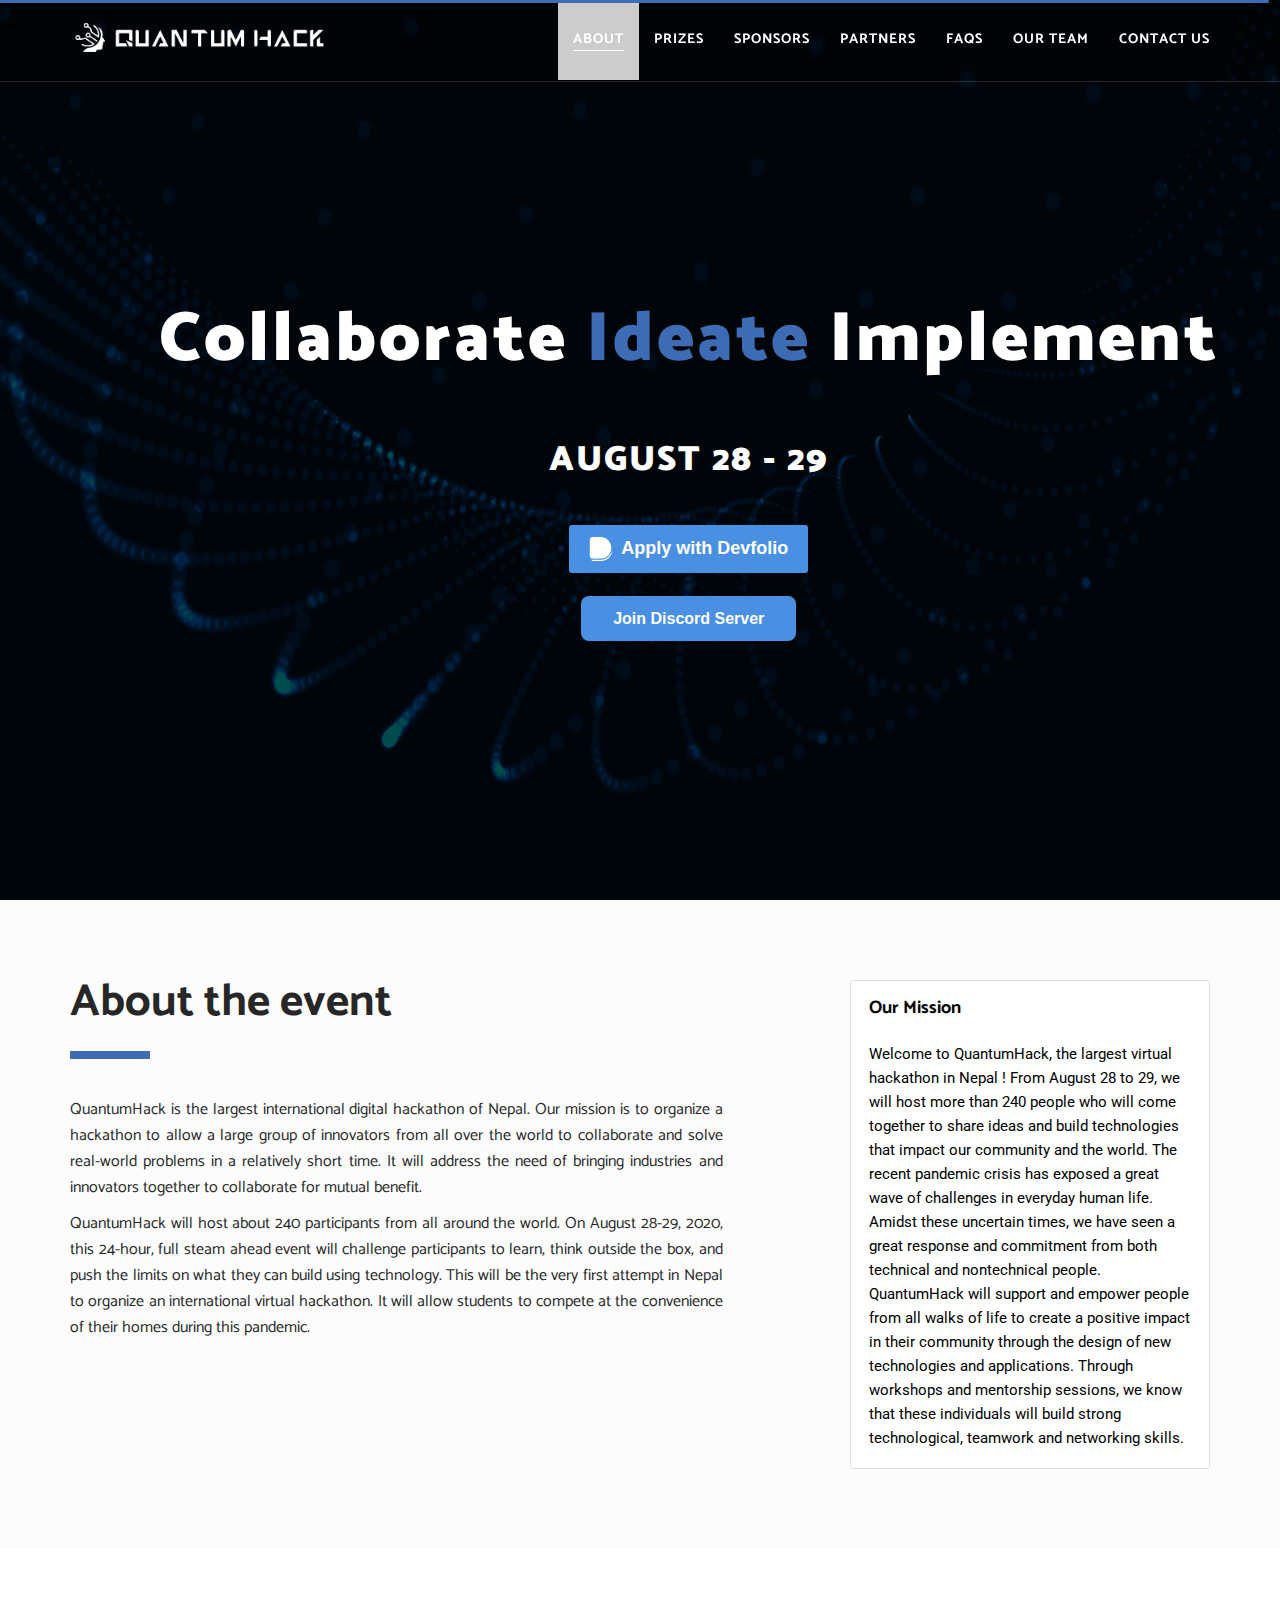
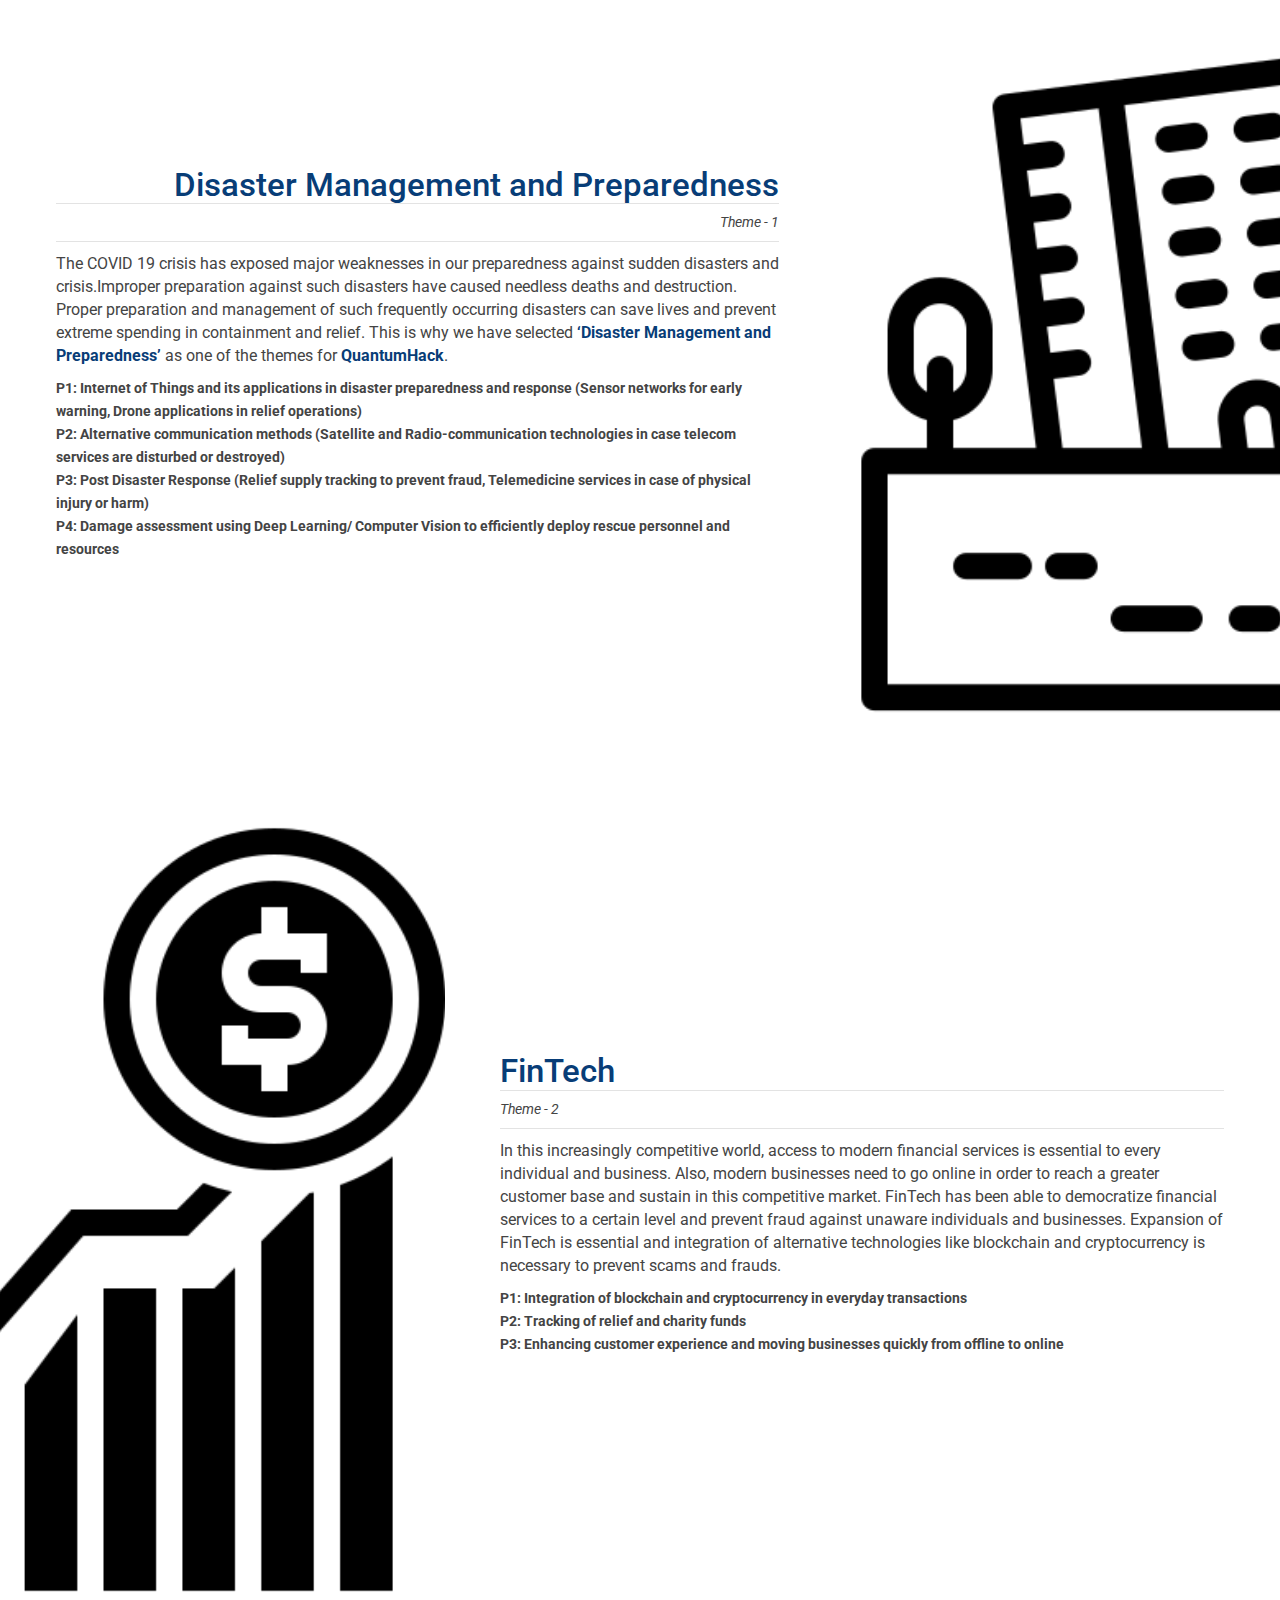
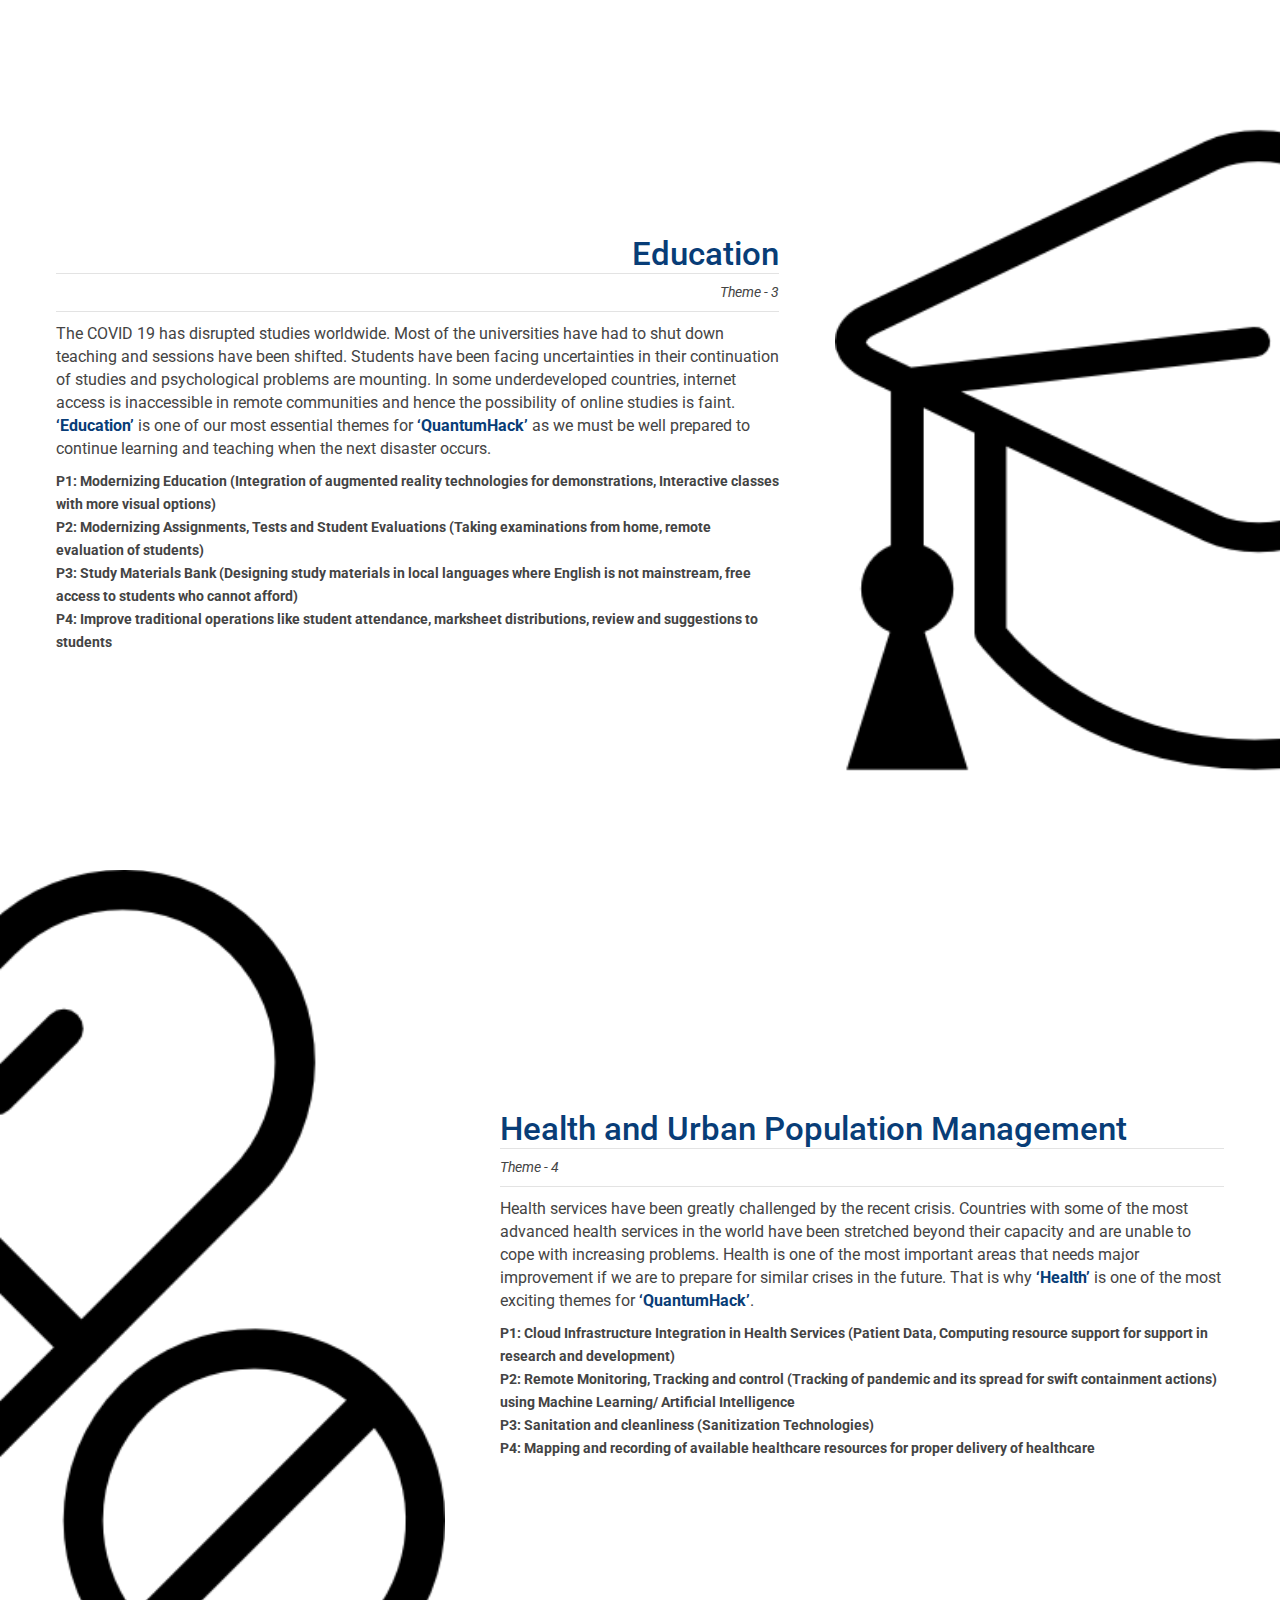
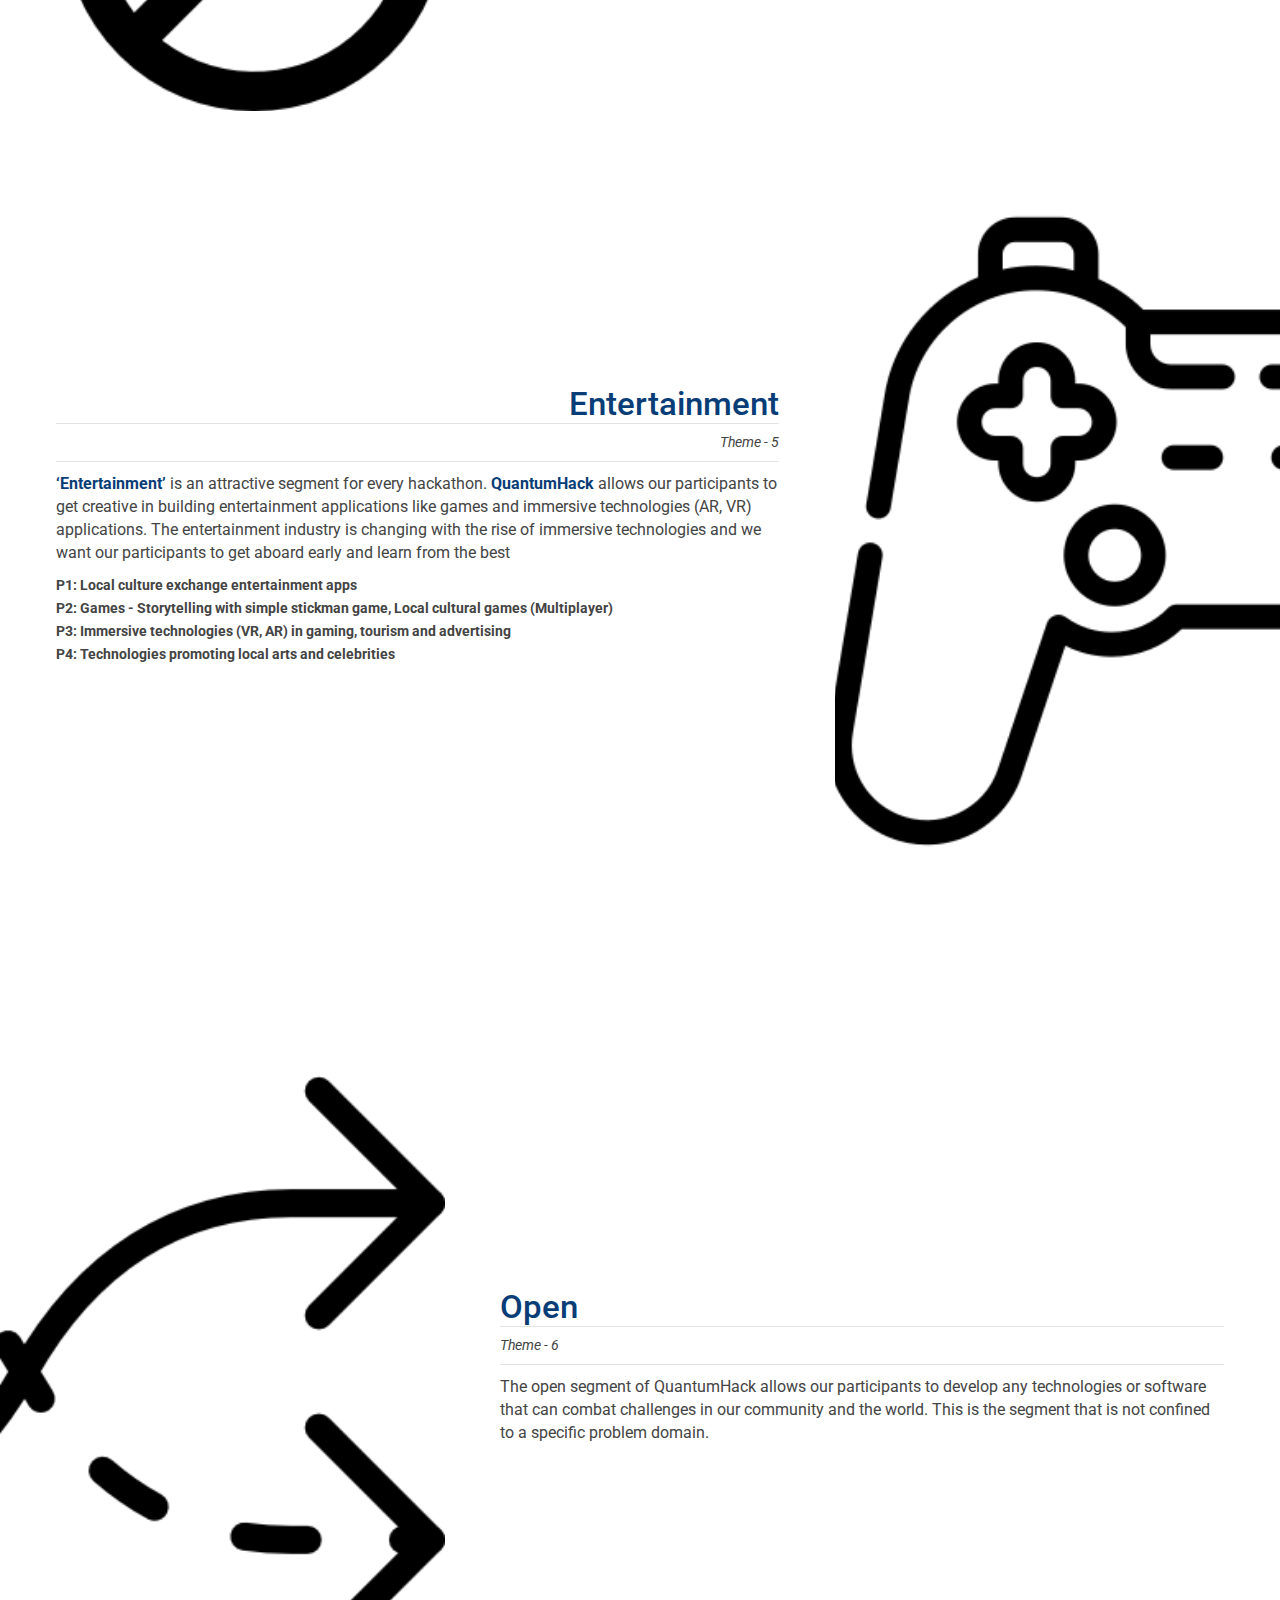
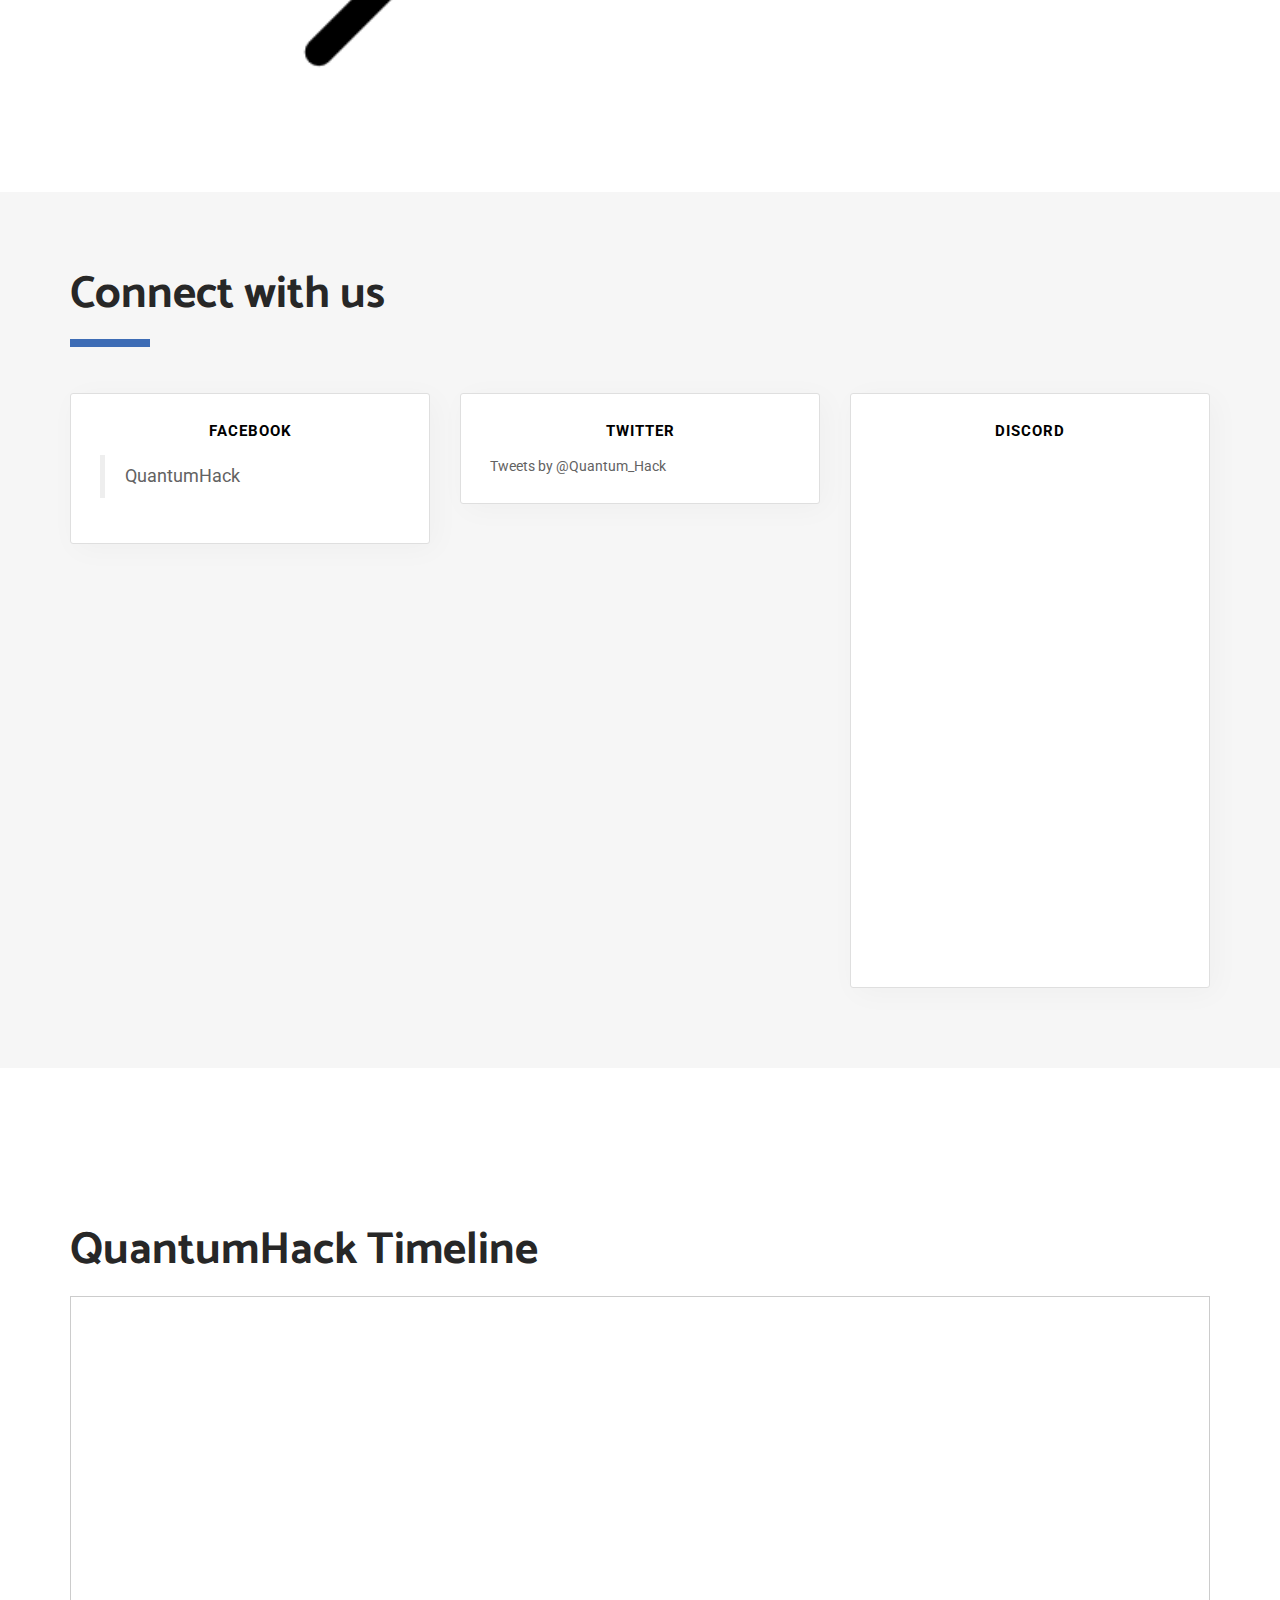
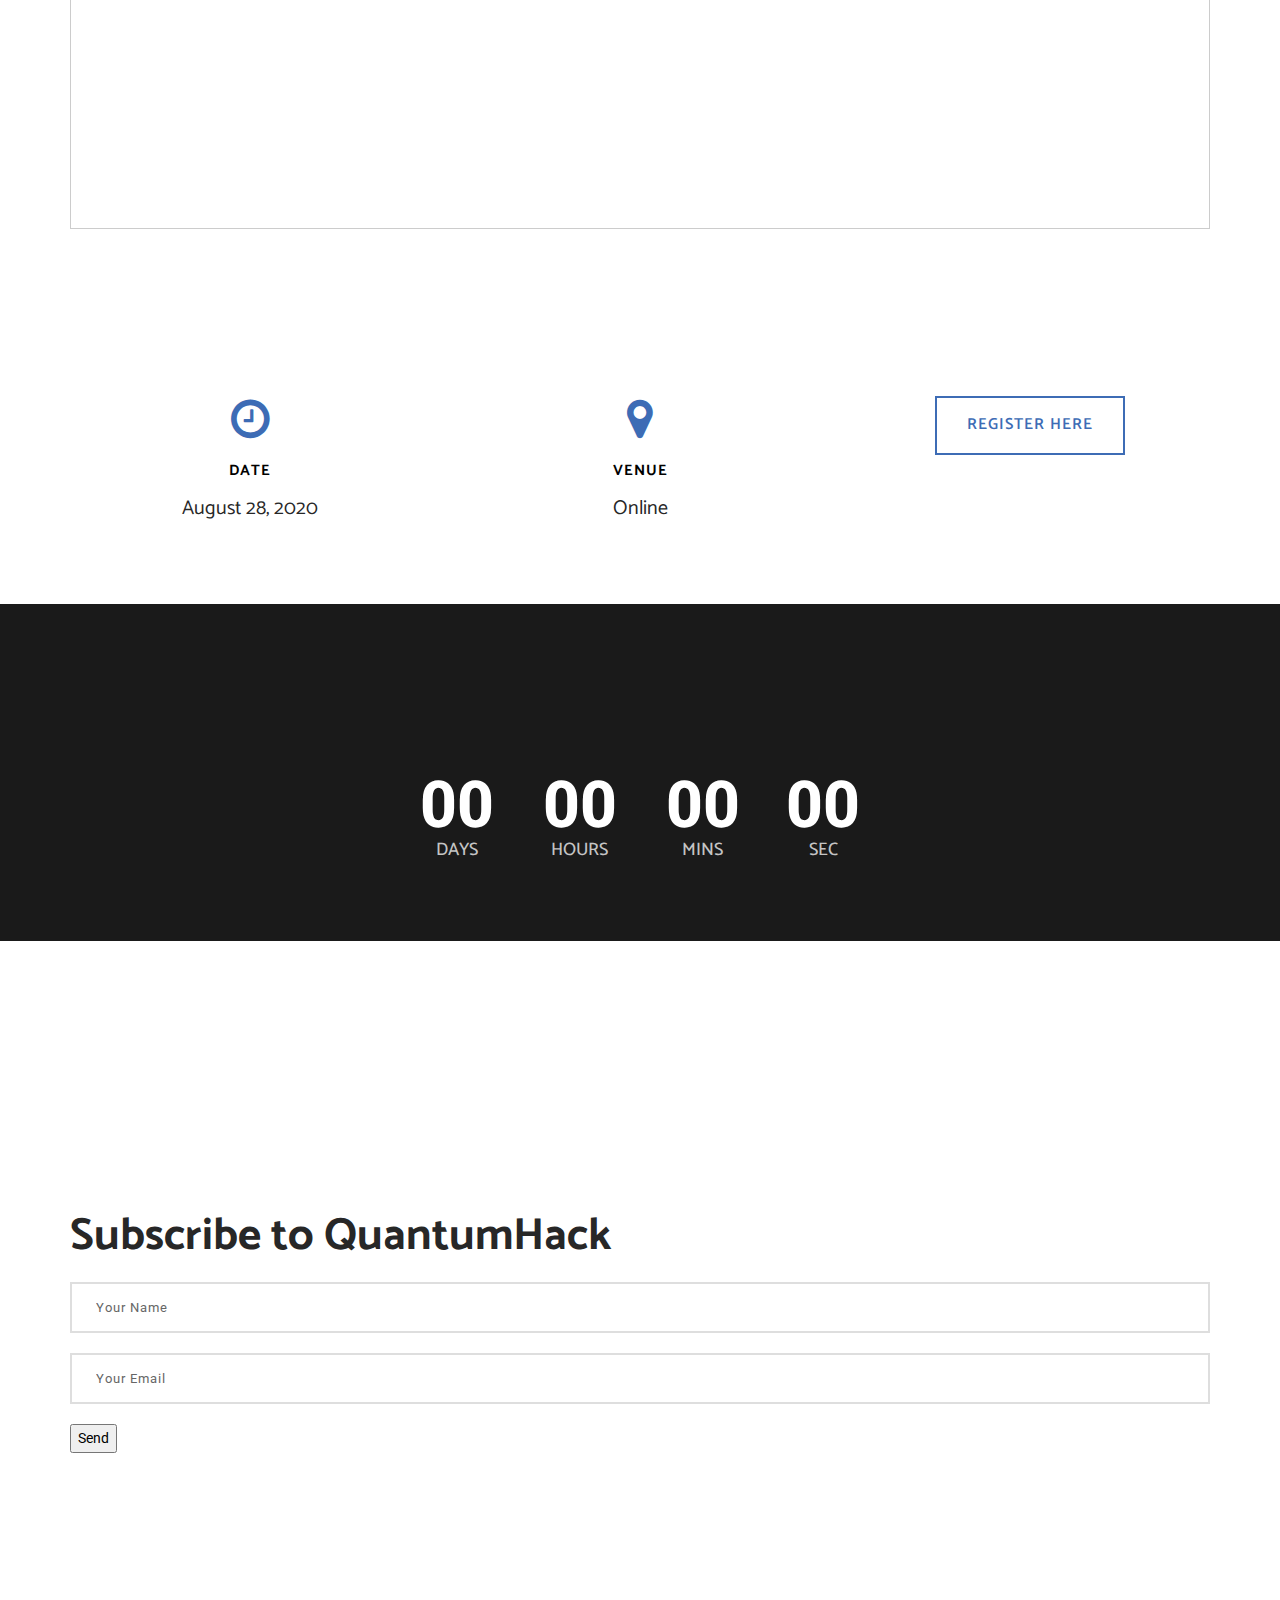
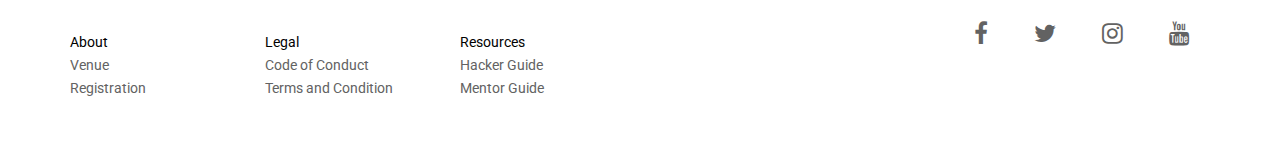
==== commit 1c0a7b97: "fuck off" ====
--- a/index.html
+++ b/index.html
@@ -687,9 +687,23 @@
         </p>
         <!-- //.disclaimer -->
       </div>
-
-
-      <div class="col-sm-8">
+      <div class="col-sm-2">
+        <div class="footer-logo xs-text-center">
+          <img src="res/images/logos/light.png" alt="">
+        </div>
+        <!-- //.footer-logo -->
+        <p class="disclaimer xs-text-center">
+          Resources
+          <br>
+          <a target="_blank" href="https://docs.google.com/document/d/1TtMxsUpGCWQZlpOJ7YXLggftPCOK3IkDKkaqixwRAuI/edit?usp=sharing">Hacker Guide</a>
+          <br>
+          <a target="_blank" href="https://docs.google.com/document/d/1pRkP3QVKYUw9-1KPQW3iyPsd20Hk16tUChsTuMHoPjQ/edit?usp=sharing">Mentor Guide</a>       
+        </p>
+        <!-- //.disclaimer -->
+      </div>
+
+
+      <div class="col-sm-6">
         <div class="footer-social text-right" style="margin-top: 35px;">
           <ul class="list-inline list-unstyled no-margin xs-text-center xs-title-small title-medium">
             <li><a target="_blank" href="https://www.facebook.com/QuantumHack.IOE"><i class="fa fa-facebook"></i></a></li>
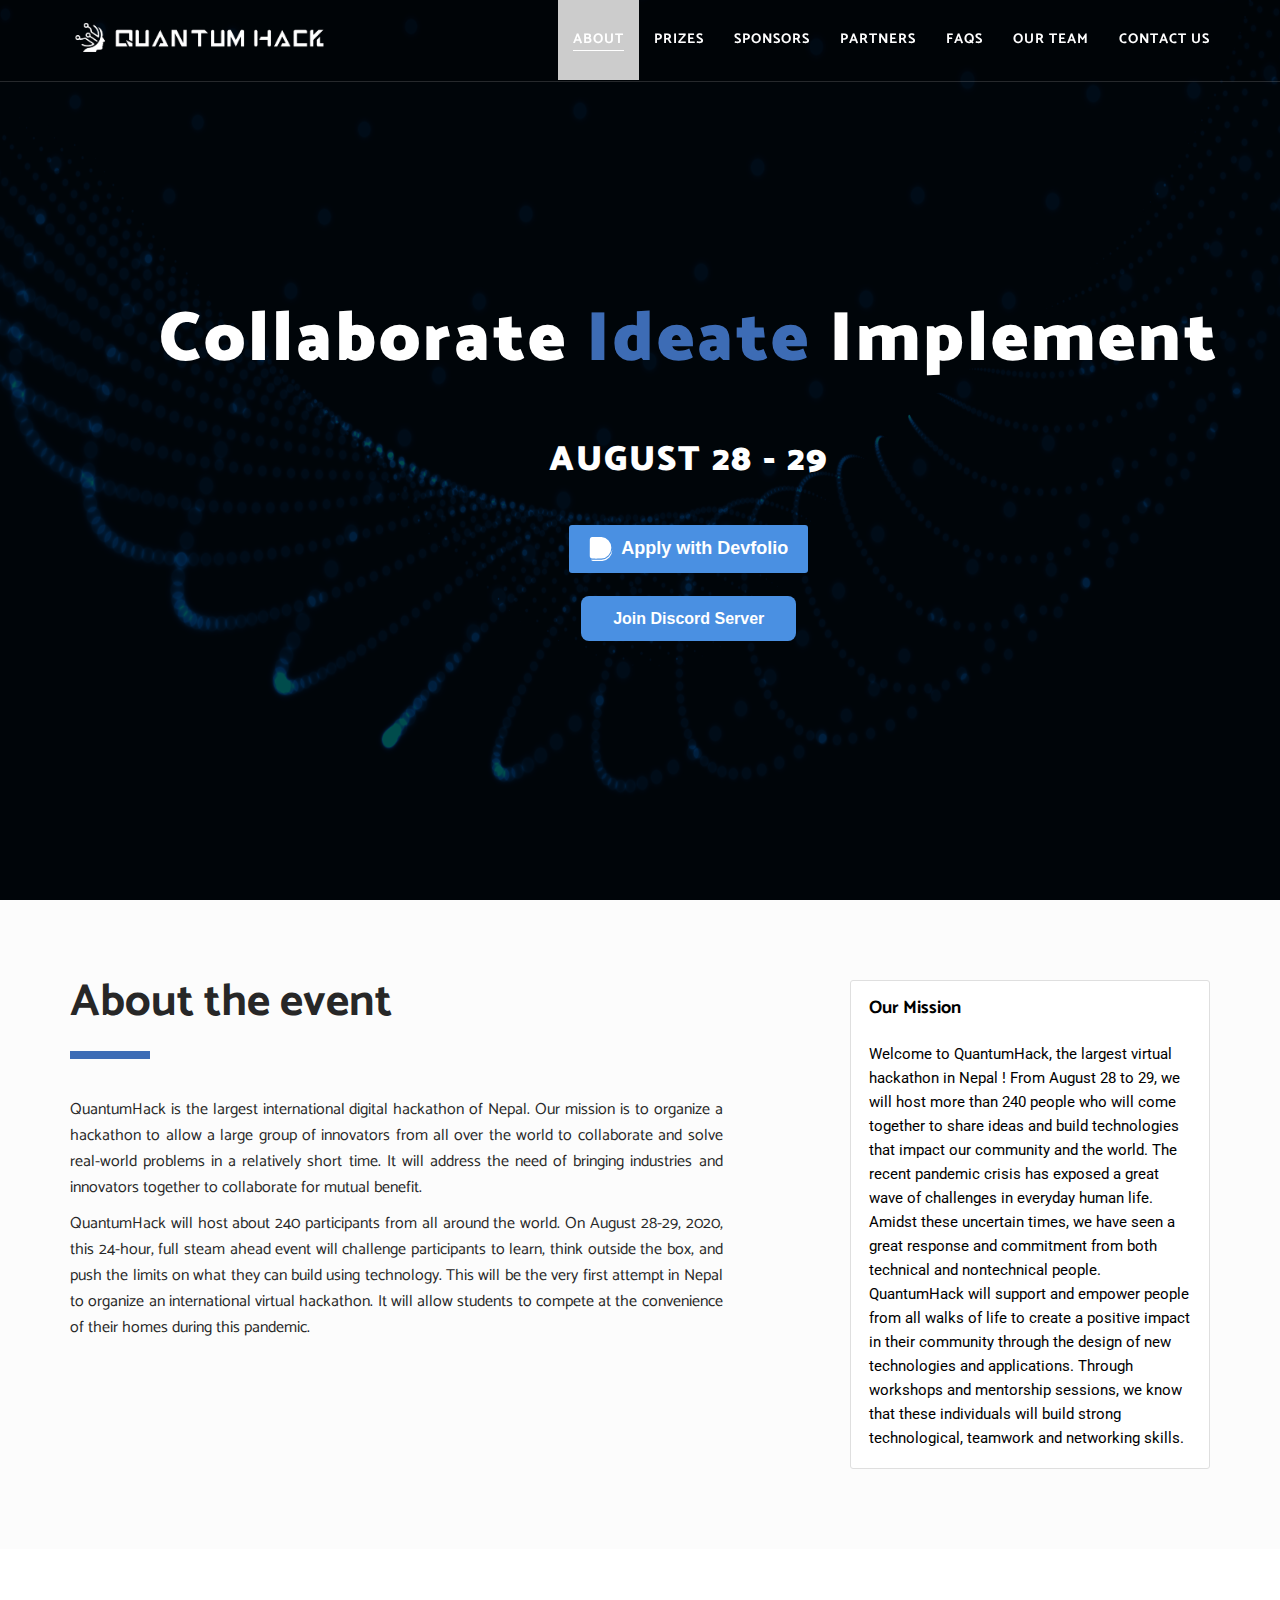
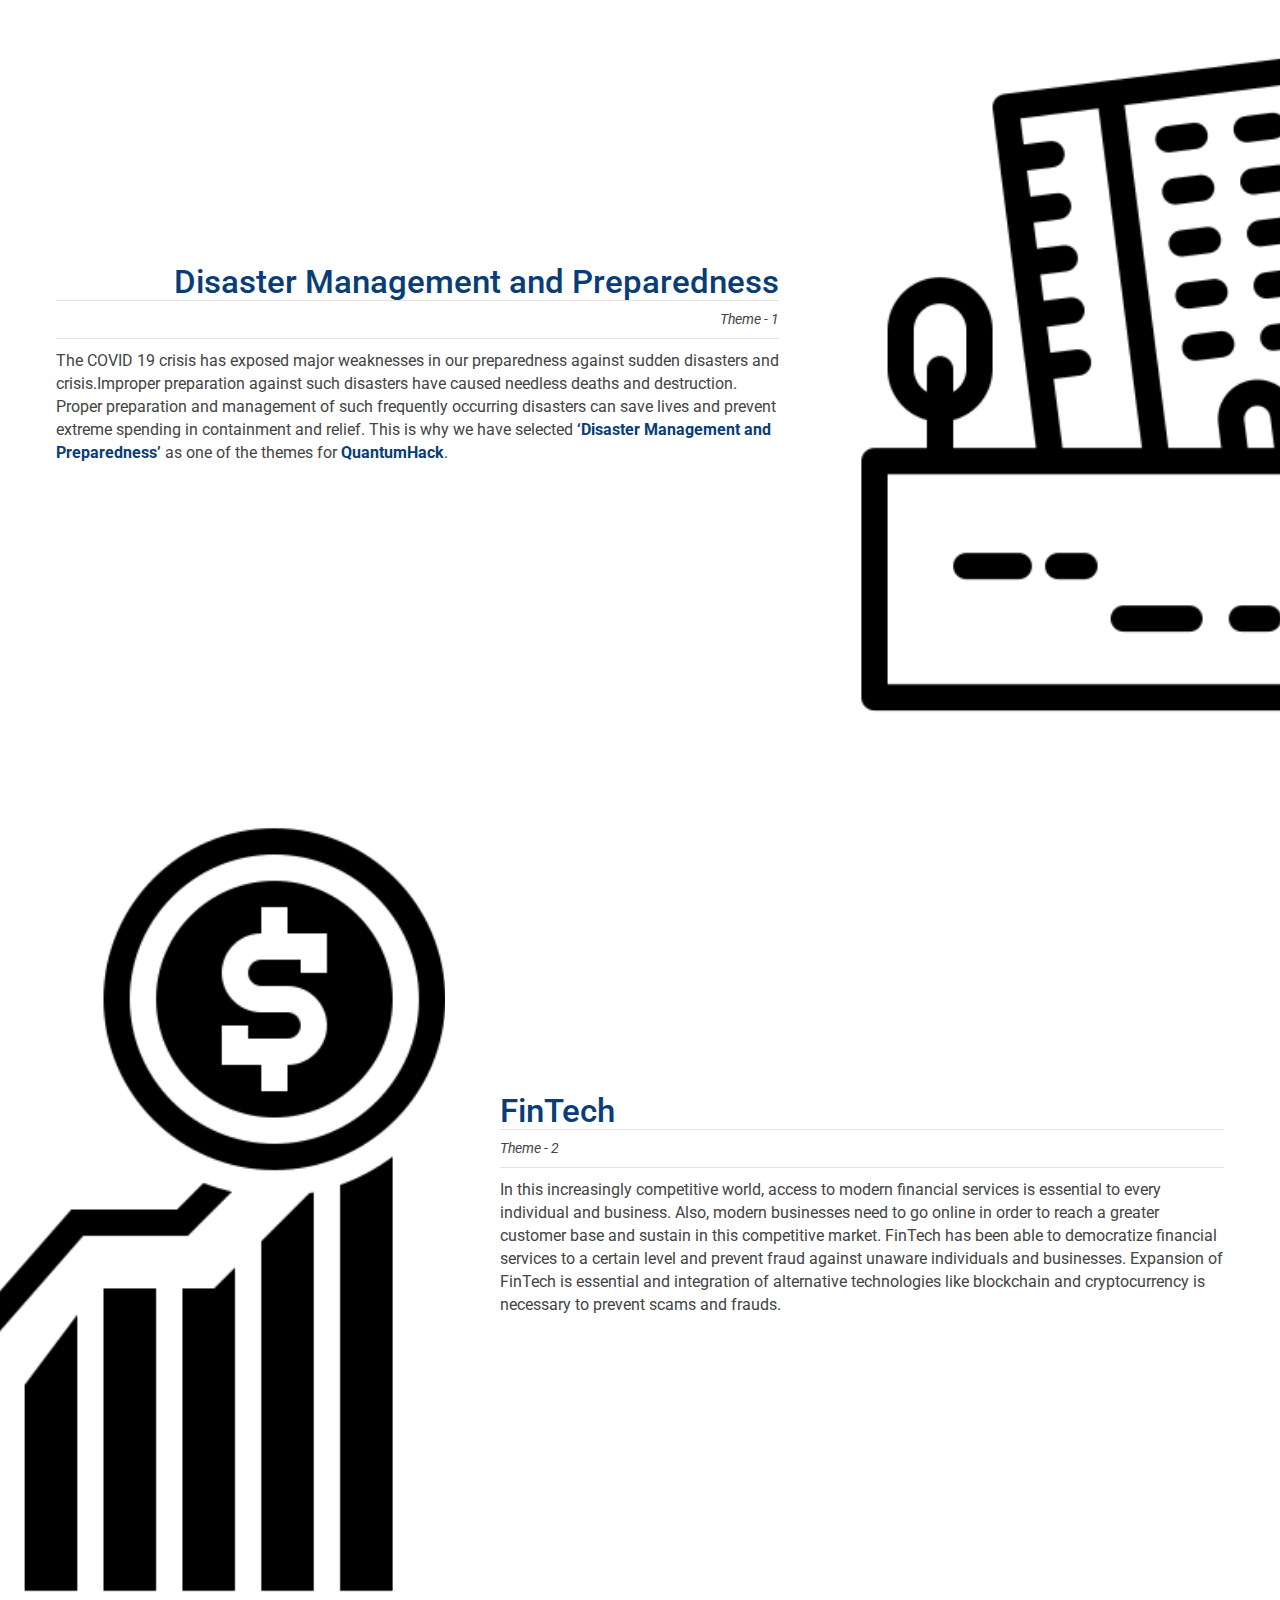
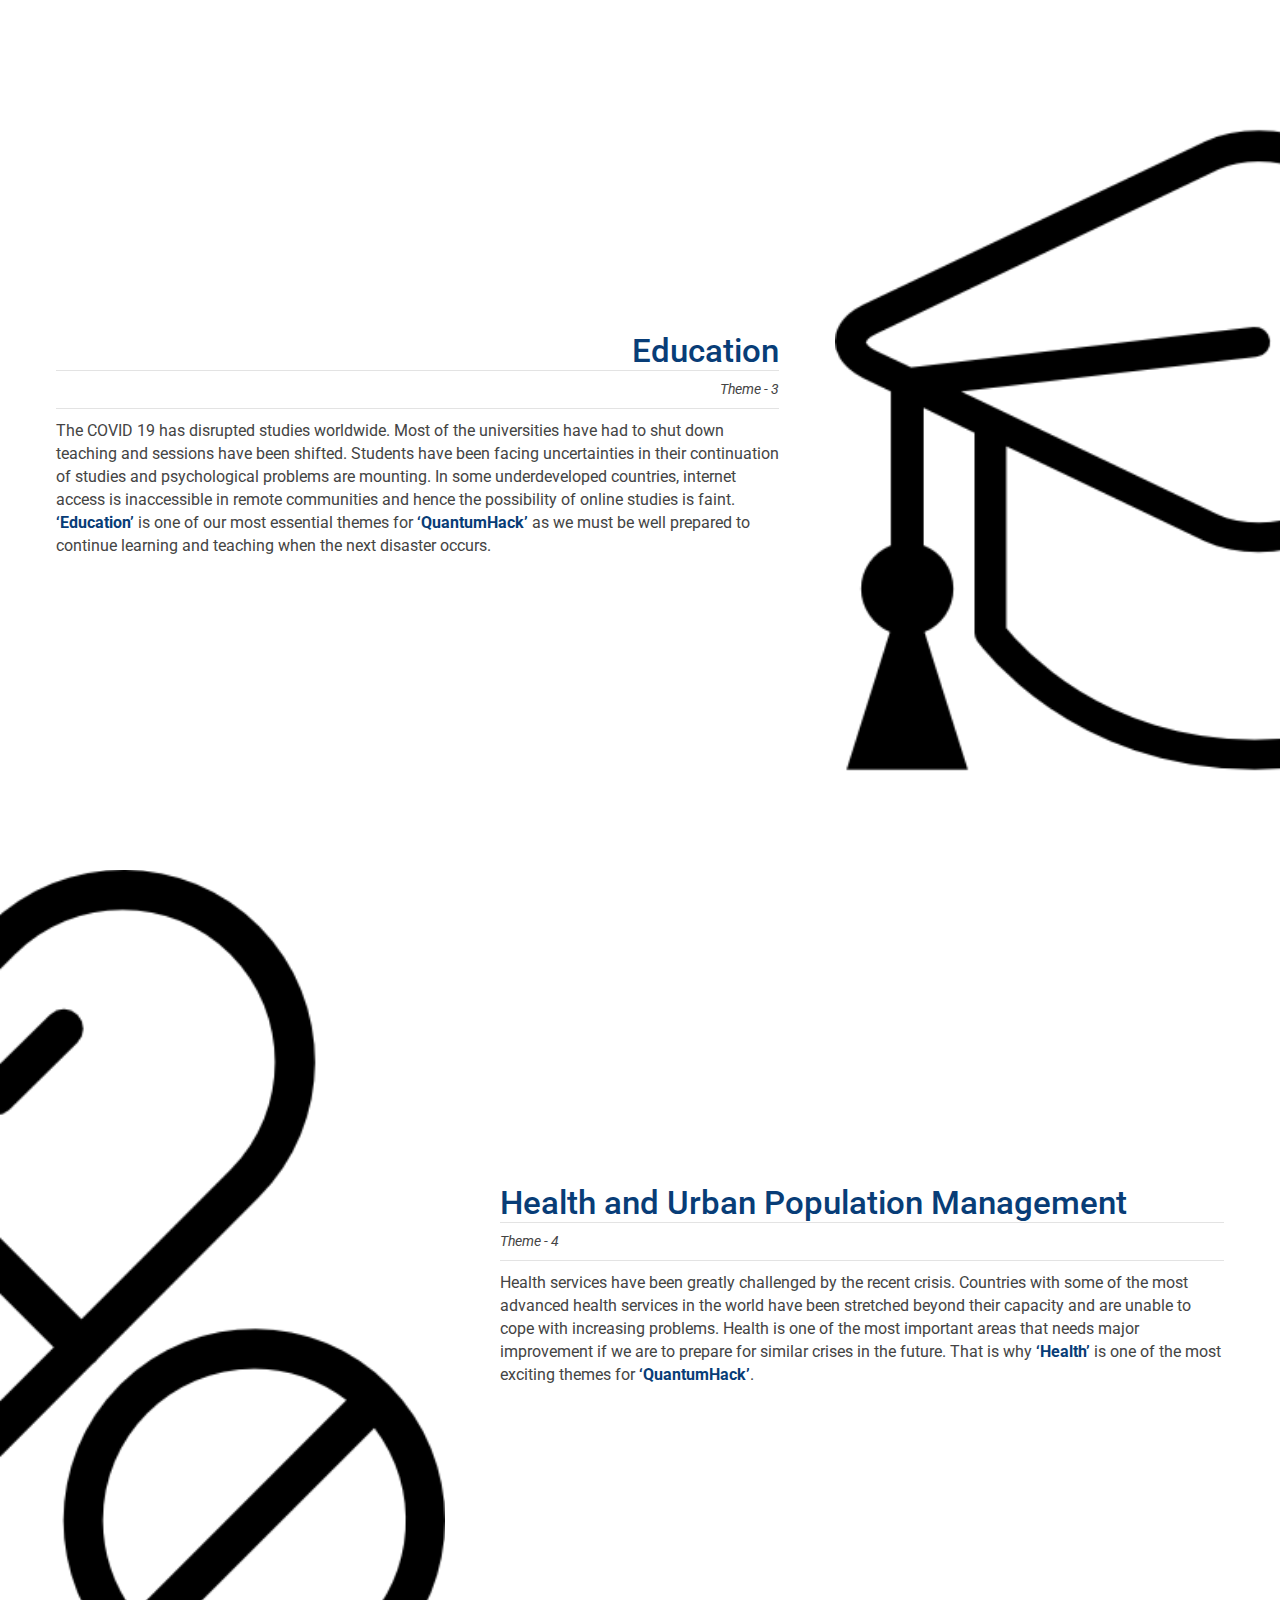
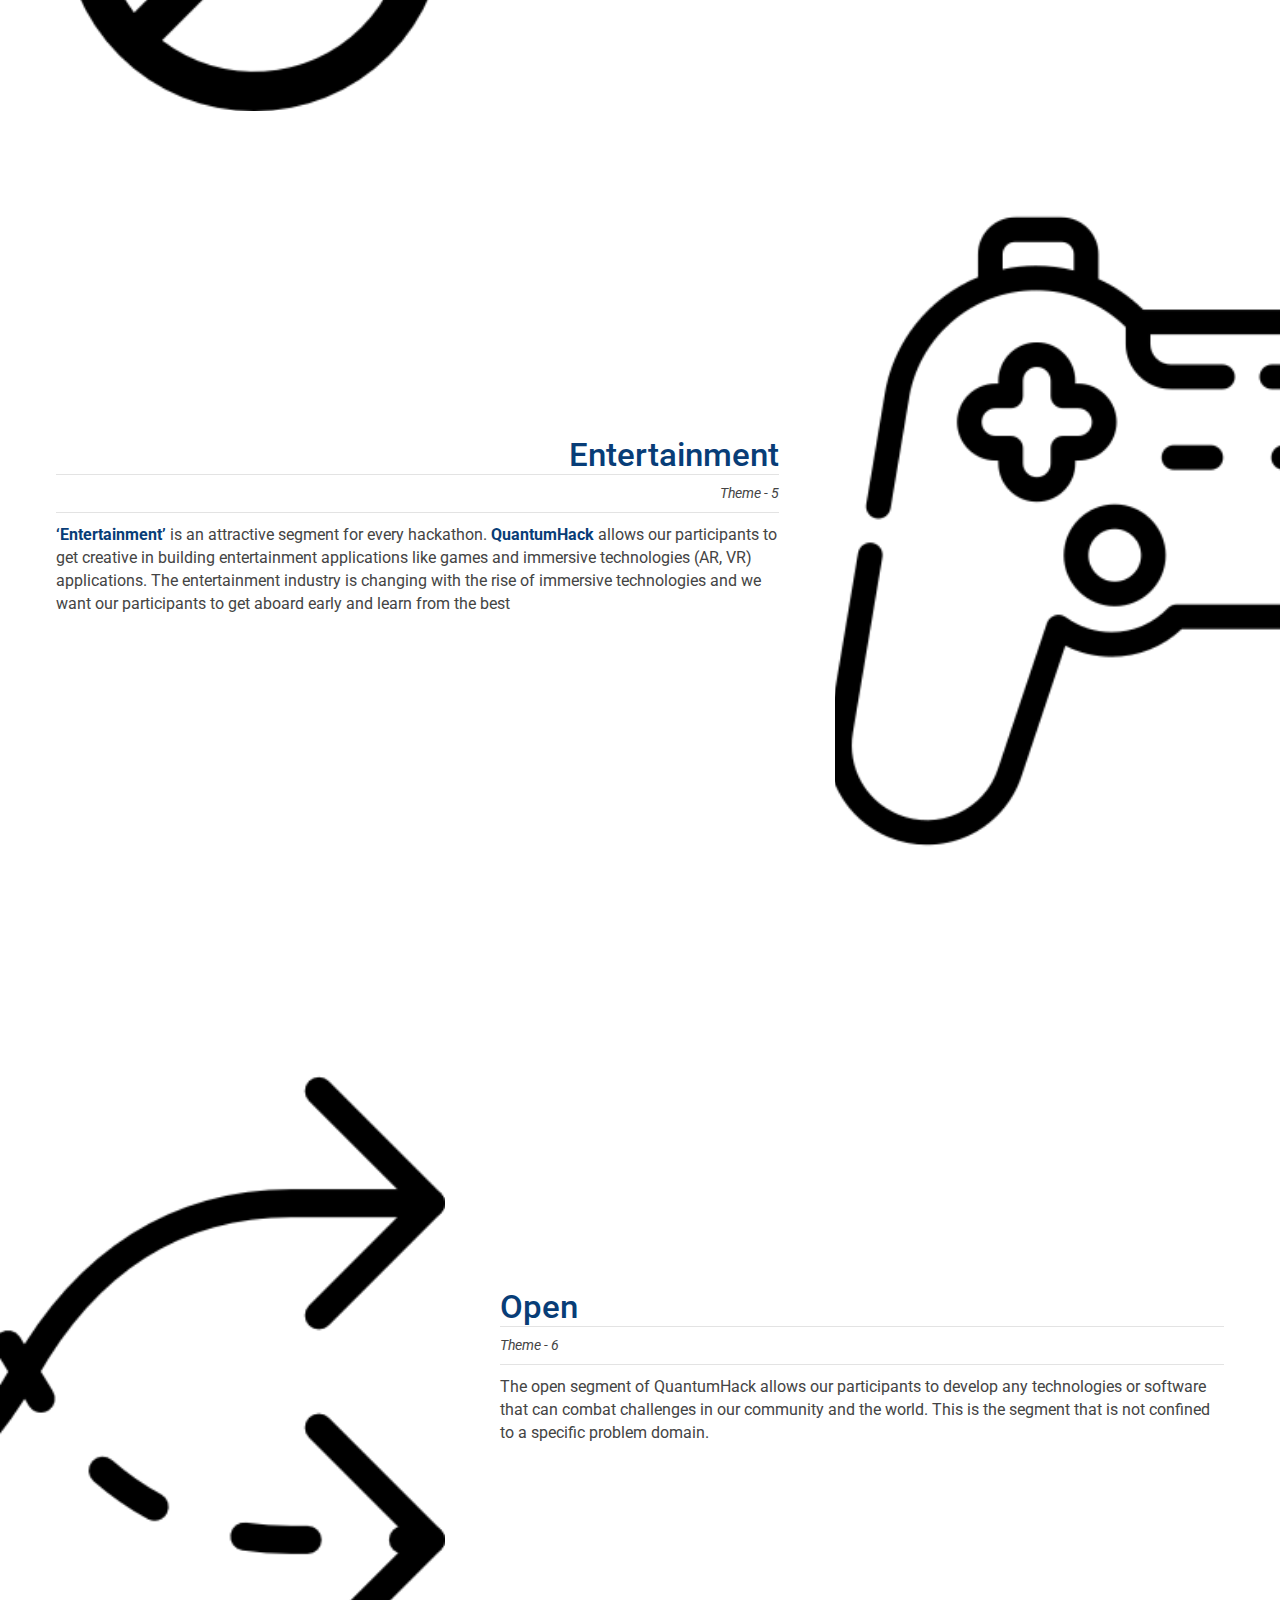
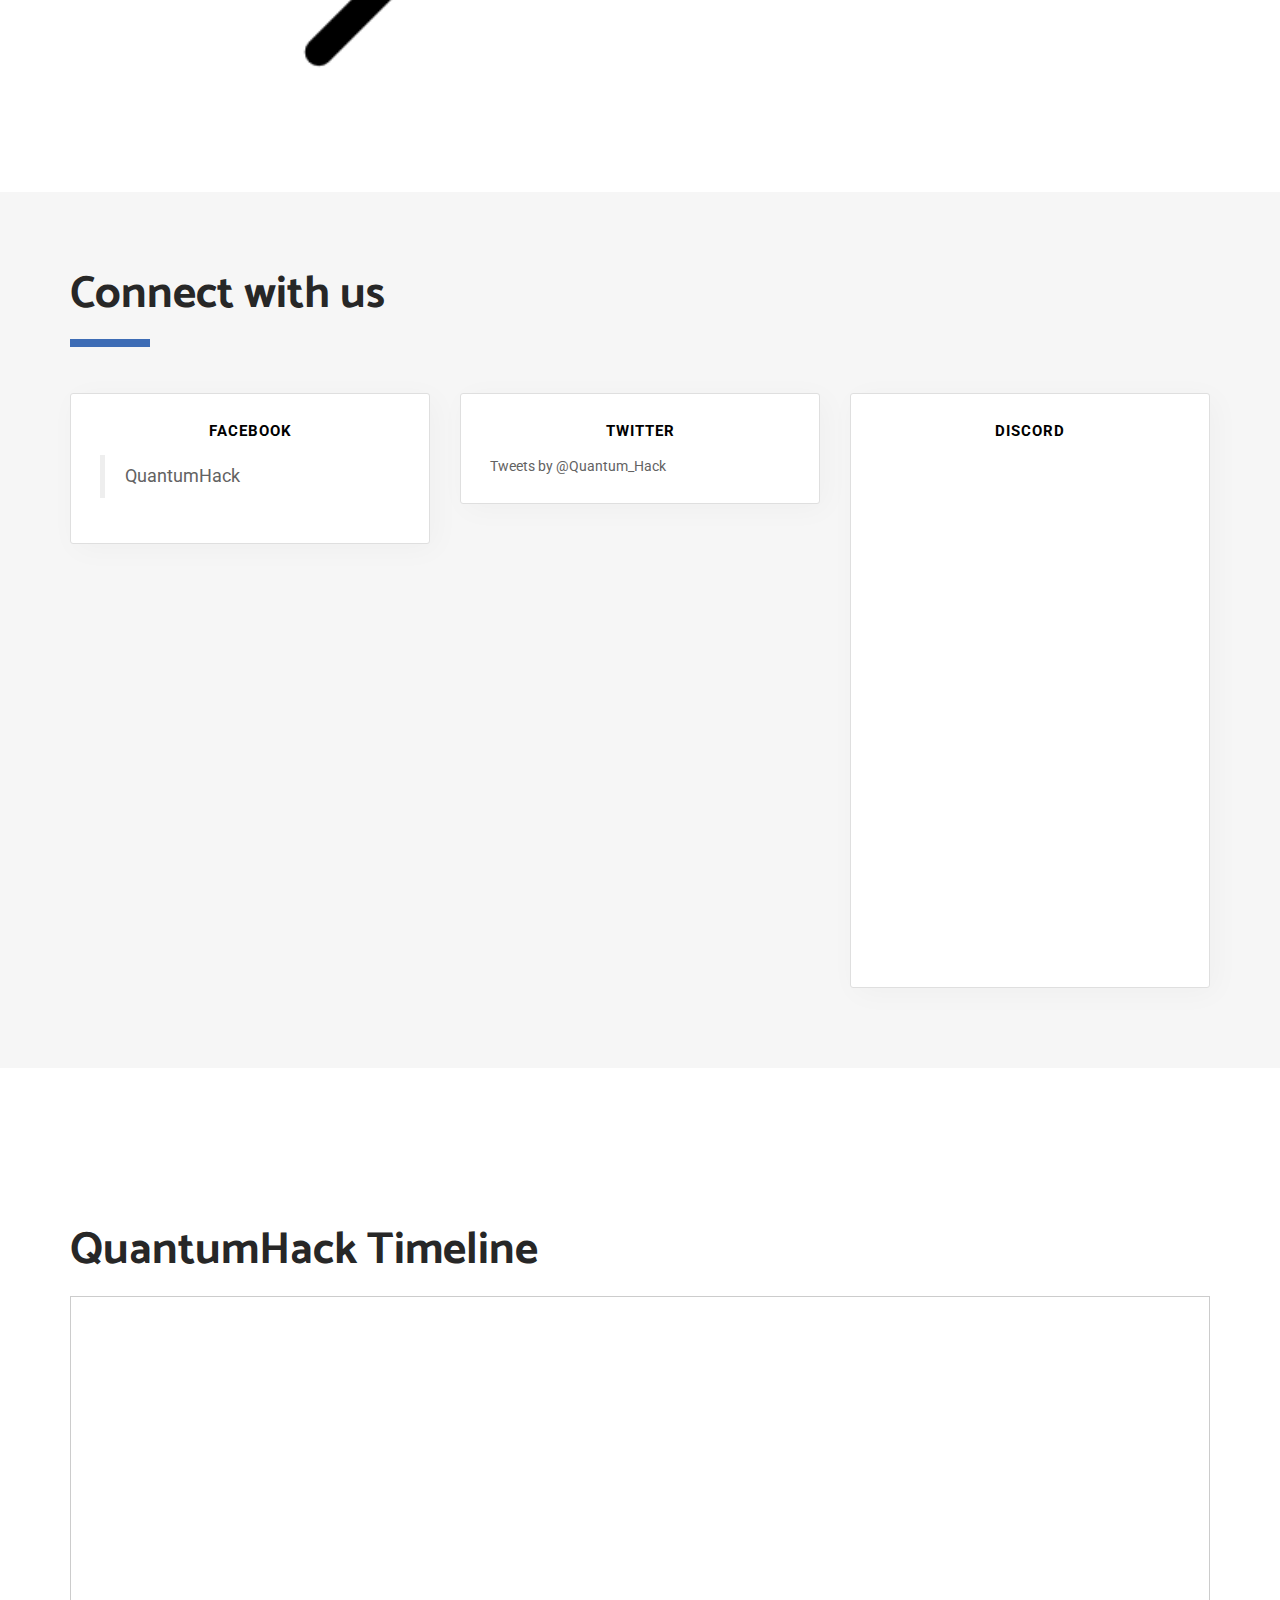
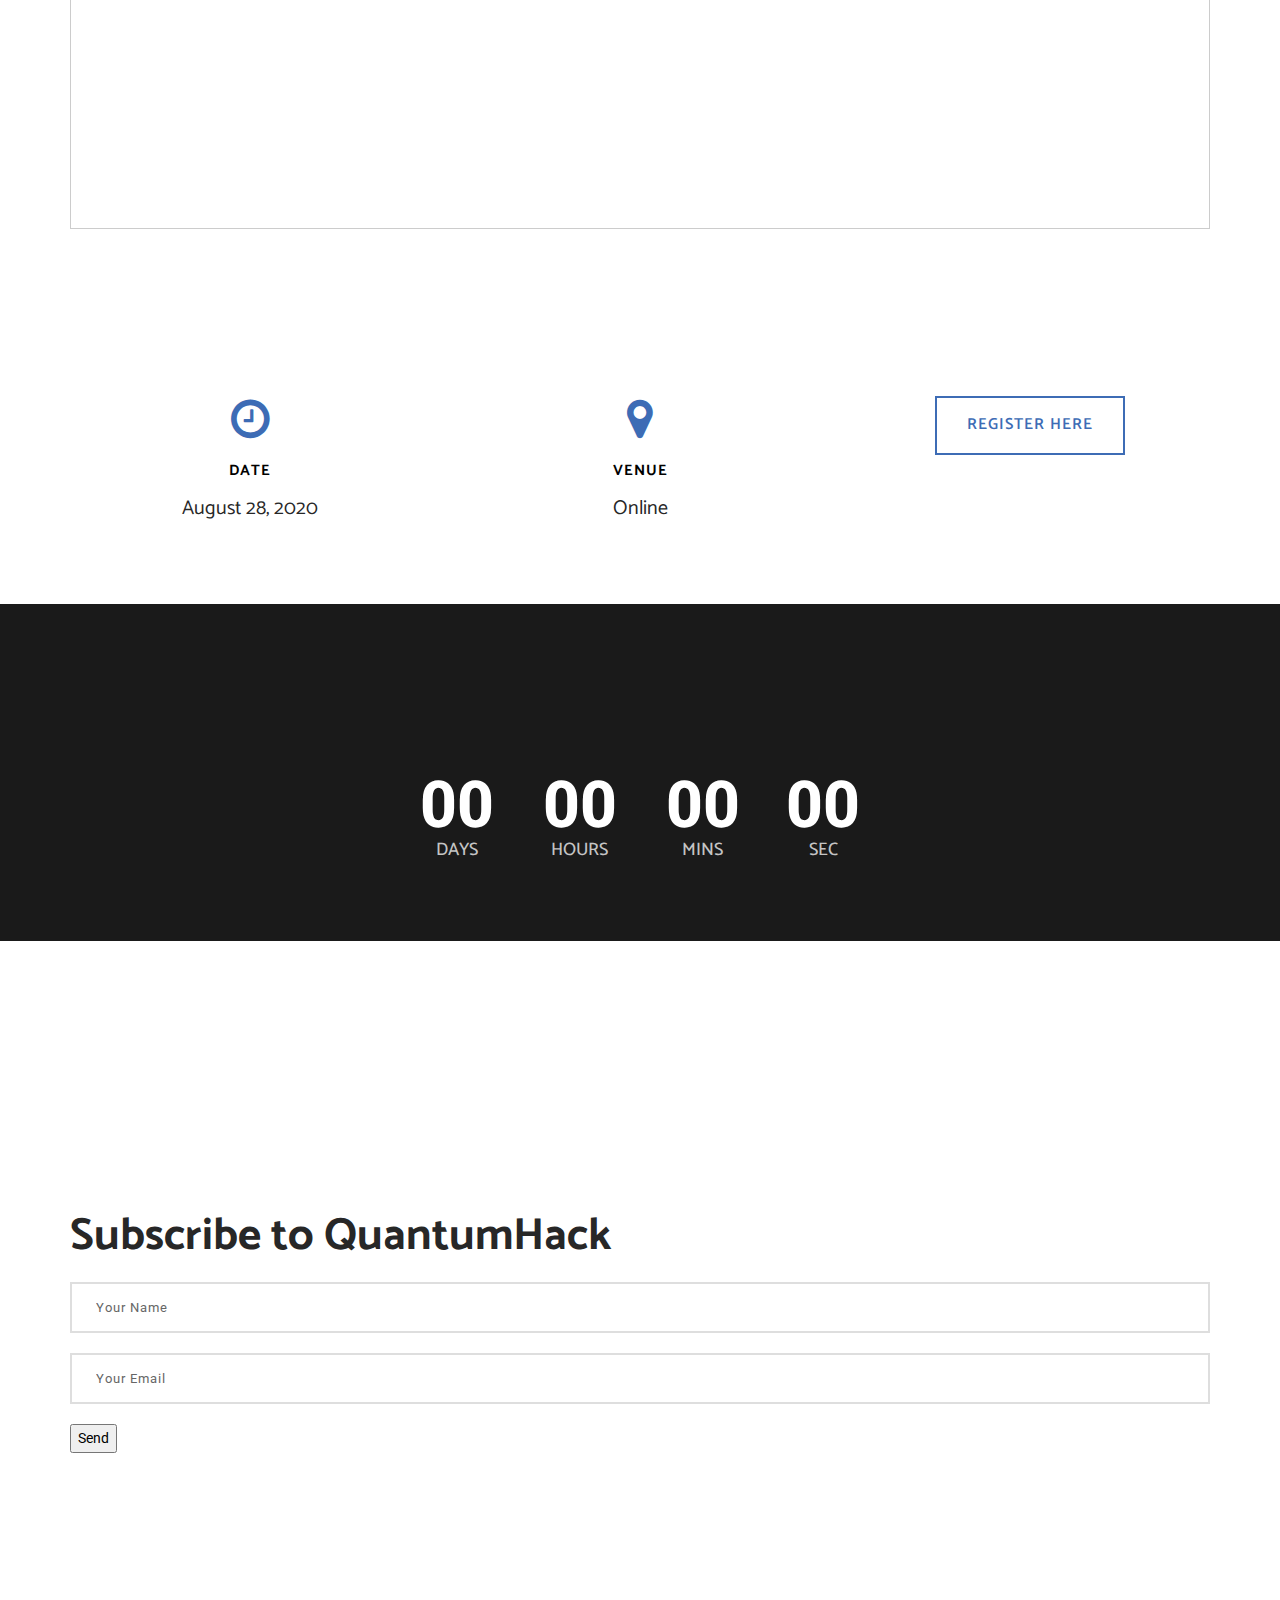
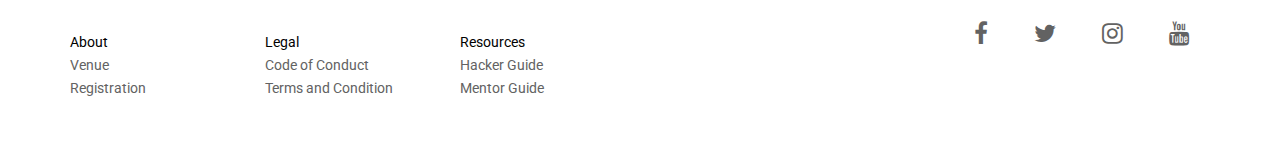
==== commit 577a97d8: "p-statement removed + easewest" ====
--- a/index.html
+++ b/index.html
@@ -260,7 +260,7 @@
           </header>
           <p style="text-align: left;">
           The COVID 19 crisis has  exposed major weaknesses in our preparedness against sudden disasters and crisis.Improper preparation against such disasters have caused needless deaths and destruction. Proper preparation and management of such frequently occurring disasters can save lives and prevent extreme spending in containment and relief. This is why we have selected <b>‘Disaster Management and Preparedness’</b> as one of the themes for <b>QuantumHack</b>.
-          <ul style="text-align: left;font-weight: bold;">
+          <!-- <ul style="text-align: left;font-weight: bold;">
             <li>
             P1: Internet of Things and its applications in disaster preparedness and response (Sensor networks for early warning, Drone applications in relief operations)
             </li>
@@ -273,7 +273,7 @@
             <li>
             P4: Damage assessment using Deep Learning/ Computer Vision to efficiently deploy rescue personnel and resources
             </li>
-          </ul>
+          </ul> -->
         </p>
         </div>
       </div>
@@ -291,7 +291,7 @@
           </header>
           <p>
           In this increasingly competitive world, access to modern financial services is essential to every individual and business. Also, modern businesses need to go online in order to reach a greater customer base and sustain in this competitive market. FinTech has been able to democratize financial services to a certain level and prevent fraud against unaware individuals and businesses. Expansion of FinTech is essential and integration of alternative technologies like blockchain and cryptocurrency is necessary to prevent scams and frauds.
-          <ul style="text-align: left;font-weight: bold;">
+          <!-- <ul style="text-align: left;font-weight: bold;">
             <li>
               P1: Integration of blockchain and cryptocurrency in everyday transactions 
             </li>
@@ -299,7 +299,7 @@
               P2: Tracking of relief and charity funds             </li>
             <li>
               P3: Enhancing customer experience and moving businesses quickly from offline to online             </li>
-          </ul>
+          </ul> -->
         </p>
         </div>
       </div>
@@ -317,7 +317,7 @@
           </header>
           <p style="text-align: left;">
             The COVID 19 has disrupted studies worldwide. Most of the universities have had to shut down teaching and sessions have been shifted. Students have been facing uncertainties in their continuation of studies and psychological problems are mounting. In some underdeveloped countries, internet access is inaccessible in remote communities and hence the possibility of online studies is faint. <b>‘Education’</b> is one of our most essential themes for <b>‘QuantumHack’</b> as we must be well prepared to continue learning and teaching when the next disaster occurs.
-            <ul style="text-align: left;font-weight: bold;">
+            <!-- <ul style="text-align: left;font-weight: bold;">
               <li>
                 P1: Modernizing Education (Integration of augmented reality technologies for demonstrations, Interactive classes with more visual options)              </li>
               <li>
@@ -329,7 +329,7 @@
               <li>
                 P4: Improve traditional operations like student attendance, marksheet distributions, review and suggestions to students
               </li>
-            </ul>
+            </ul> -->
           </p>
         </div>
       </div>
@@ -348,7 +348,7 @@
           </header>
           <p>
             Health services have been greatly challenged by the recent crisis. Countries with some of the most advanced health services in the world have been stretched beyond their capacity and are unable to cope with increasing problems. Health is one of the most important areas that needs major improvement if we are to prepare for similar crises in the future. That is why <b>‘Health’</b> is one of the most exciting themes for <b>‘QuantumHack’</b>.
-            <ul style="text-align: left;font-weight: bold;">
+            <!-- <ul style="text-align: left;font-weight: bold;">
               <li>
                 P1: Cloud Infrastructure Integration in Health Services (Patient Data, Computing resource support for support in research and development) 
               </li>
@@ -361,7 +361,7 @@
               <li>
                 P4: Mapping and recording of available healthcare resources for proper delivery of healthcare
               </li>
-            </ul>
+            </ul> -->
           </p>
         </div>
       </div>
@@ -379,7 +379,7 @@
           </header>
           <p style="text-align: left;">
             <b>‘Entertainment’</b> is an attractive segment for every hackathon. <b>QuantumHack</b> allows our participants to get creative in building entertainment applications like games and immersive technologies (AR, VR) applications. The entertainment industry is changing with the rise of immersive technologies and we want our participants to get aboard early and learn from the best
-            <ul style="text-align: left;font-weight: bold;">
+            <!-- <ul style="text-align: left;font-weight: bold;">
               <li>
                 P1: Local culture exchange entertainment apps               </li>
               <li>
@@ -391,7 +391,7 @@
               <li>
                 P4: Technologies promoting local arts and celebrities
               </li>
-            </ul>
+            </ul> -->
           </p>
         </div>
       </div>
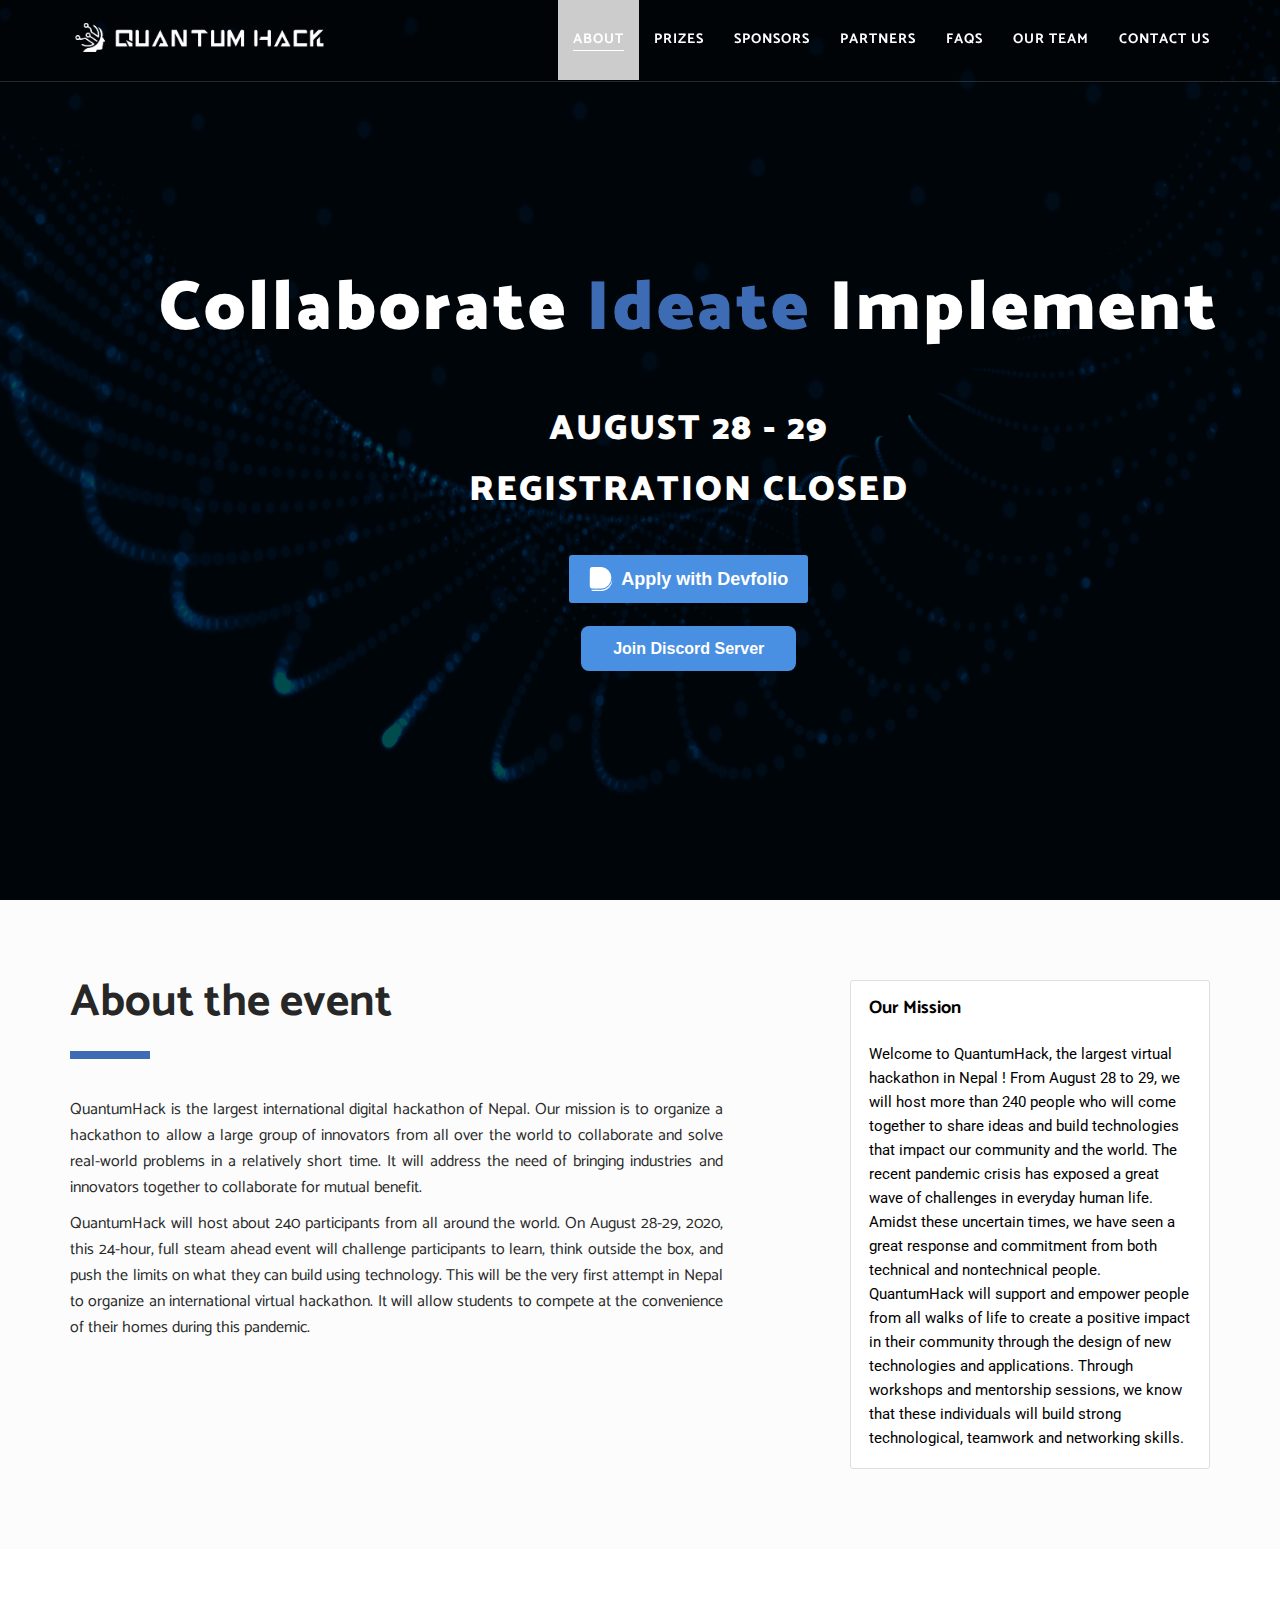
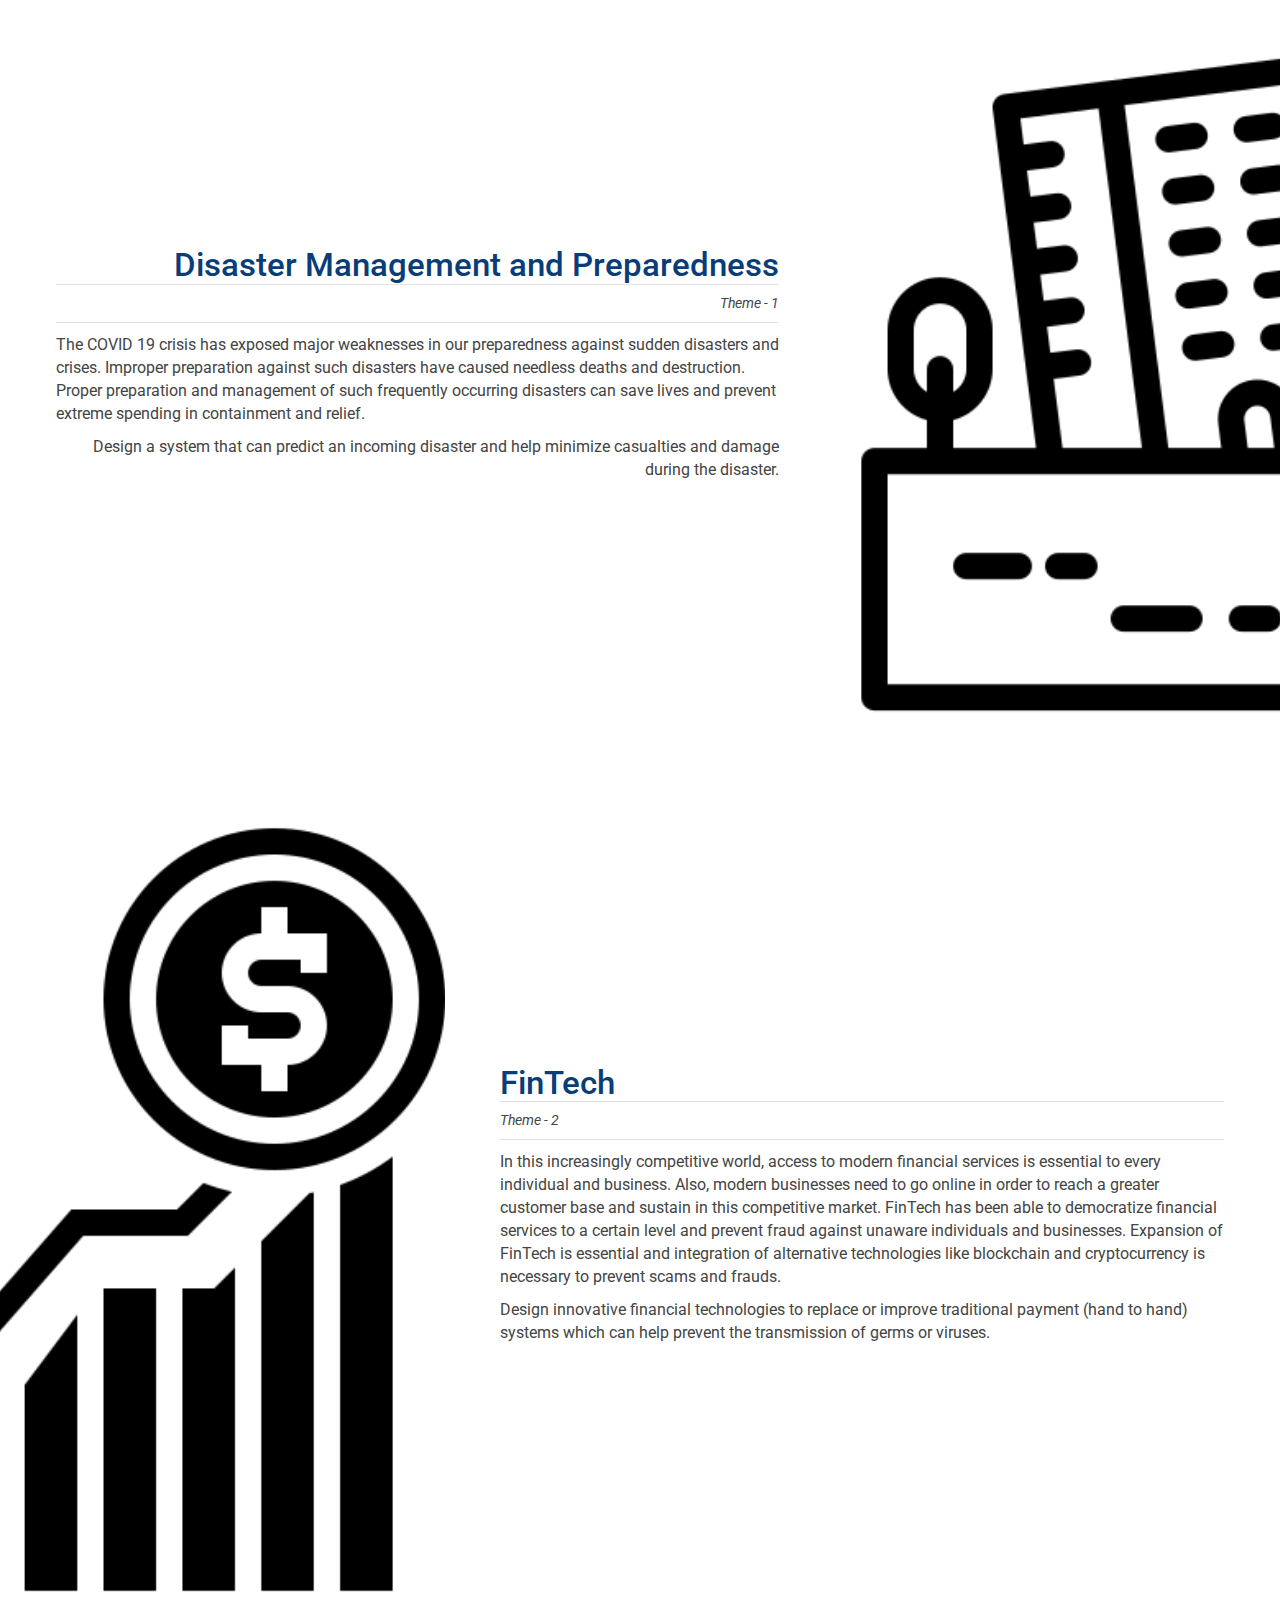
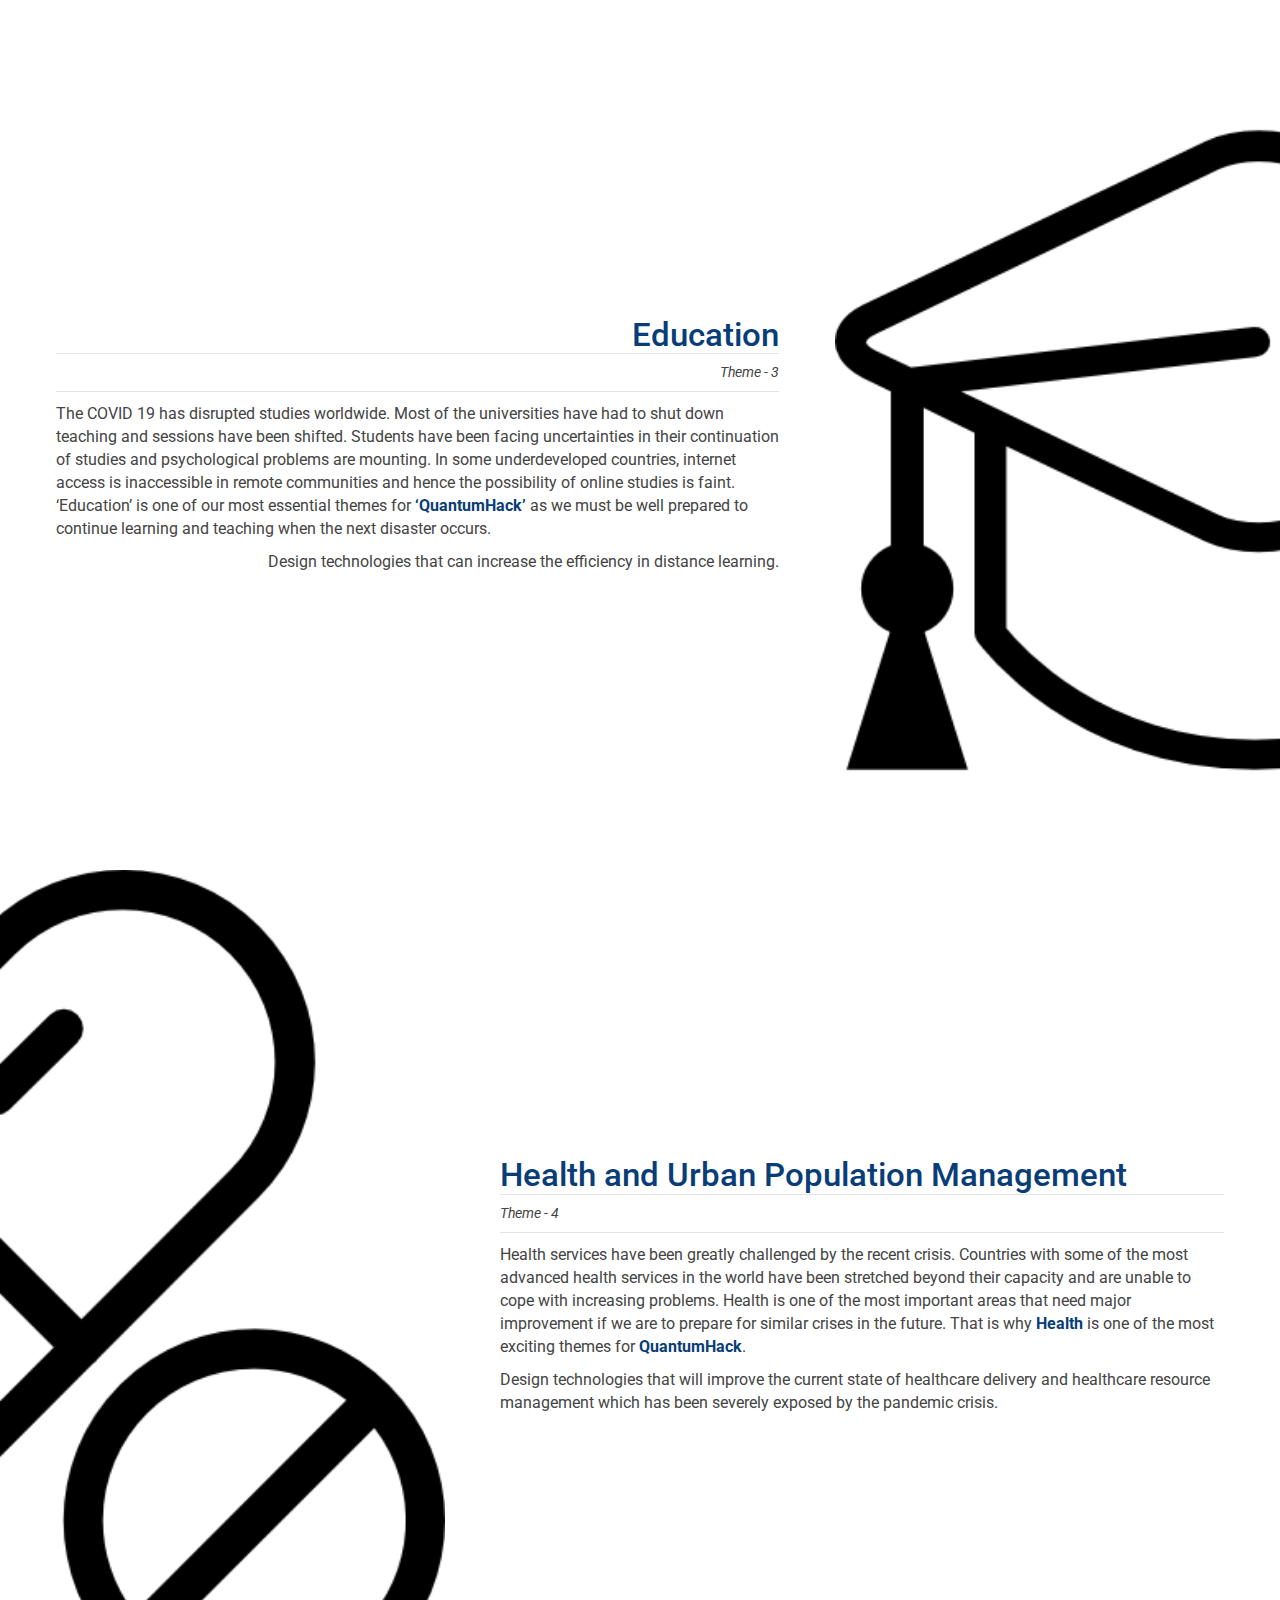
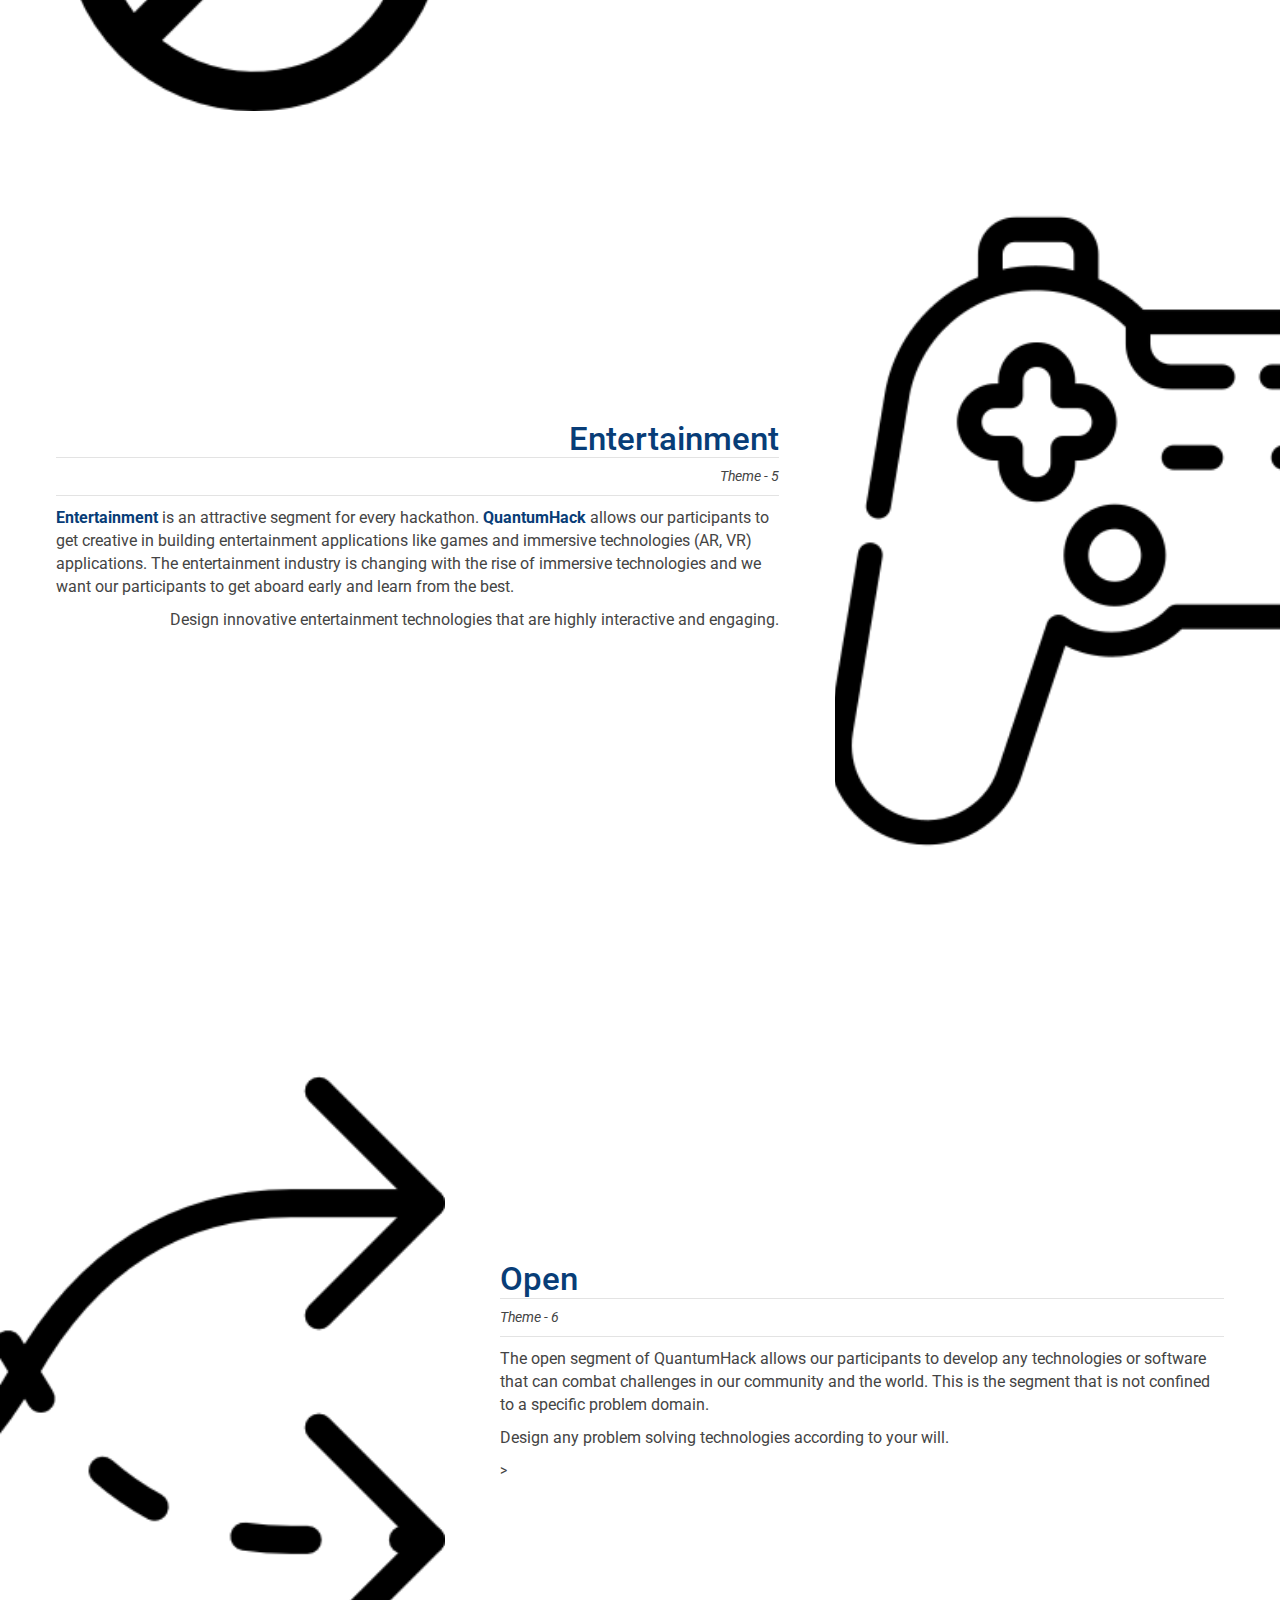
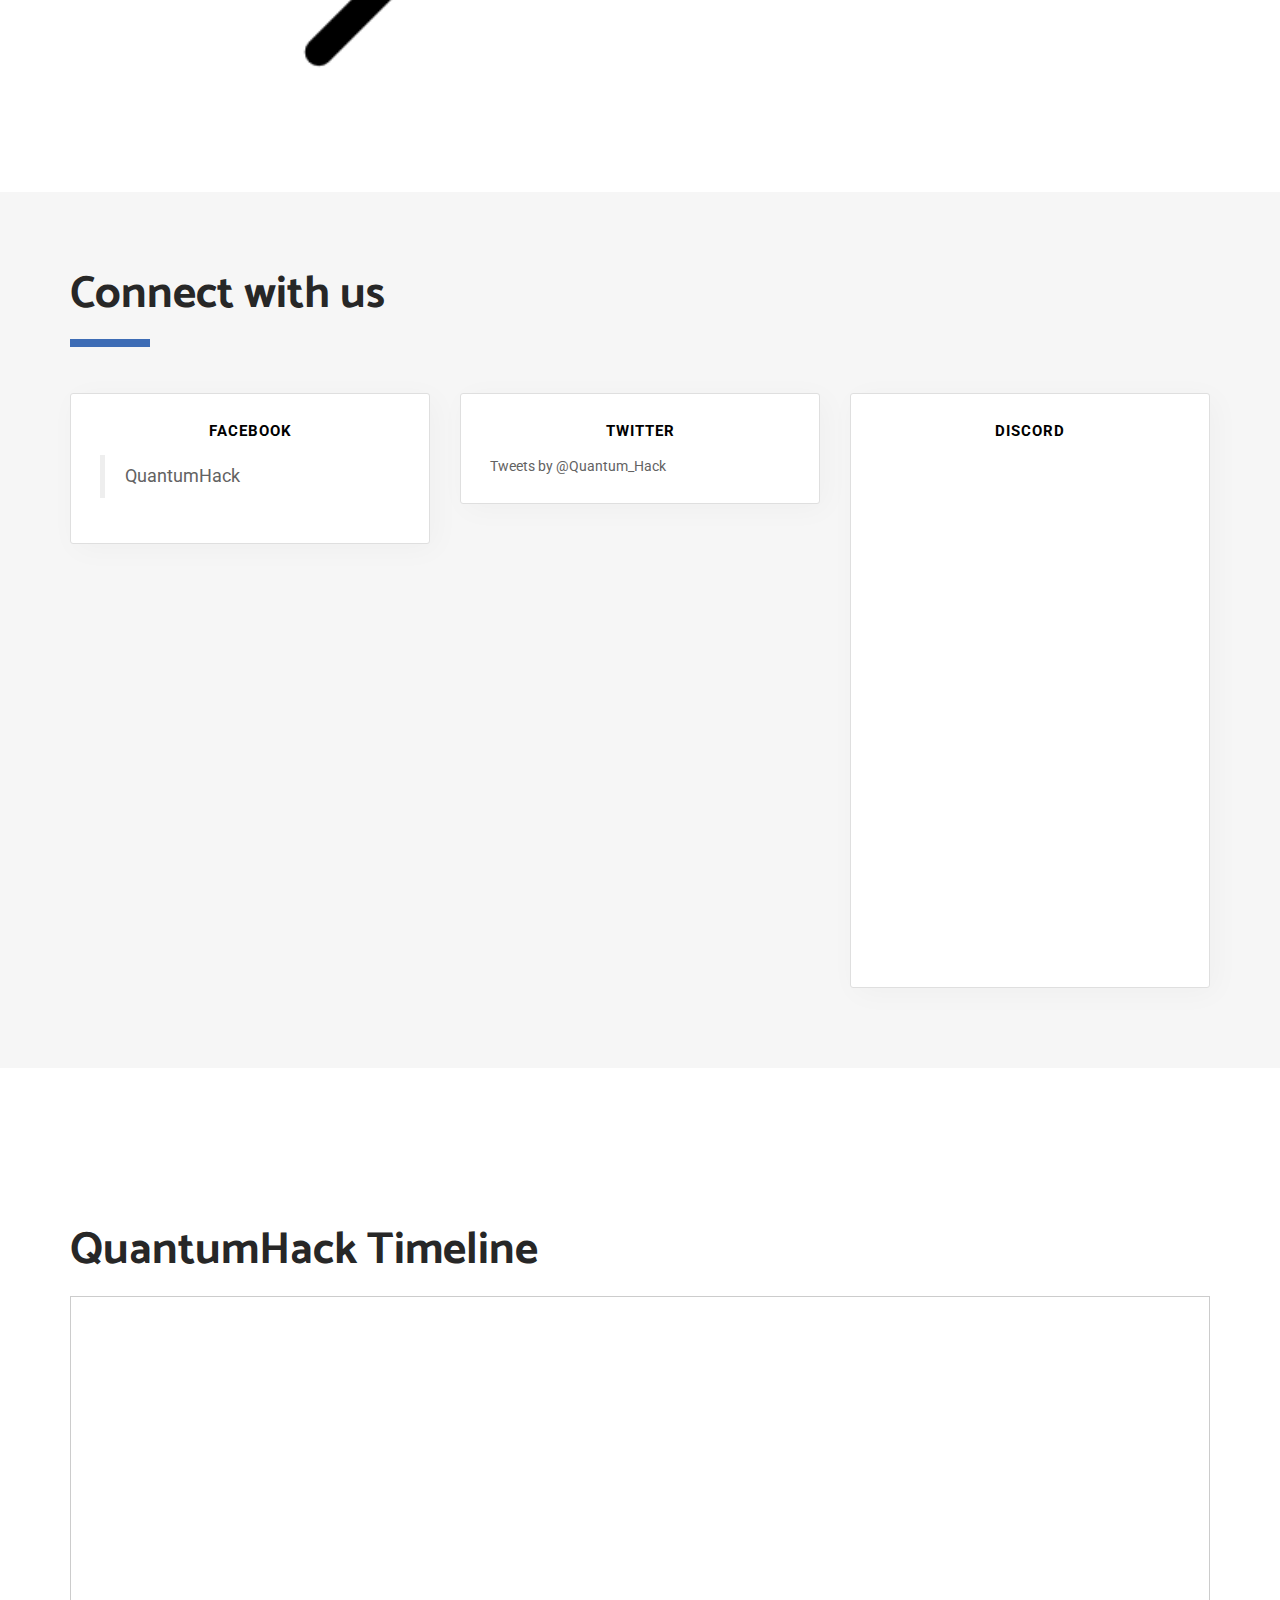
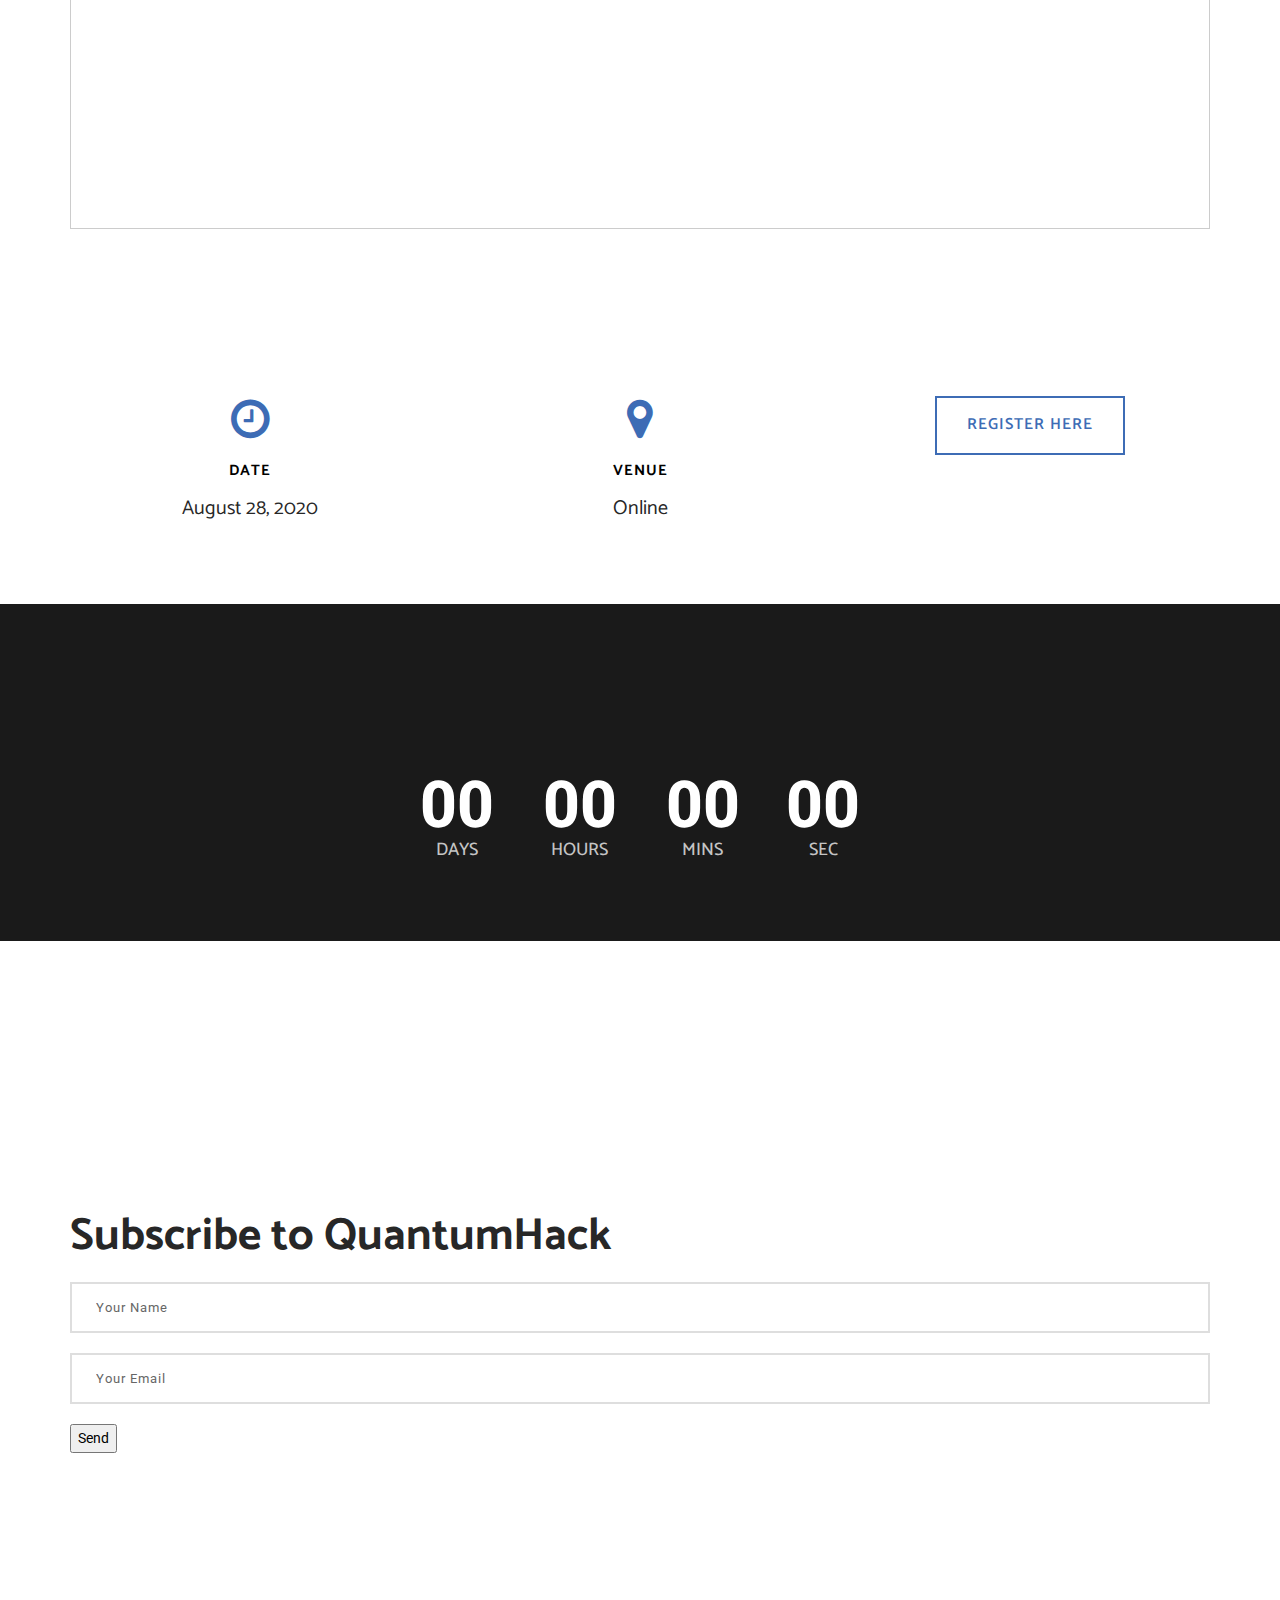
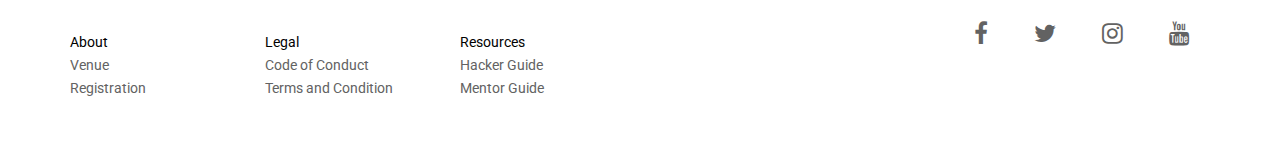
==== commit 1c74eabc: "Center update and .." ====
--- a/index.html
+++ b/index.html
@@ -130,6 +130,10 @@
                       August 28 - 29
                     </h4>
                     <br>
+                    <h4 class="font-family-alt font-weight-900 letter-spacing-2 text-uppercase text-white xs-title-small sm-title-medium title-extra-large">
+                      Registration Closed
+                    </h4>
+                    <br>
                     <br>
                     <div>
                       <center>
@@ -259,8 +263,7 @@
             <p class="info">Theme - 1</p>
           </header>
           <p style="text-align: left;">
-          The COVID 19 crisis has  exposed major weaknesses in our preparedness against sudden disasters and crisis.Improper preparation against such disasters have caused needless deaths and destruction. Proper preparation and management of such frequently occurring disasters can save lives and prevent extreme spending in containment and relief. This is why we have selected <b>‘Disaster Management and Preparedness’</b> as one of the themes for <b>QuantumHack</b>.
-          <!-- <ul style="text-align: left;font-weight: bold;">
+            The COVID 19 crisis has exposed major weaknesses in our preparedness against sudden disasters and crises. Improper preparation against such disasters have caused needless deaths and destruction. Proper preparation and management of such frequently occurring disasters can save lives and prevent extreme spending in containment and relief.           <!-- <ul style="text-align: left;font-weight: bold;">
             <li>
             P1: Internet of Things and its applications in disaster preparedness and response (Sensor networks for early warning, Drone applications in relief operations)
             </li>
@@ -275,6 +278,9 @@
             </li>
           </ul> -->
         </p>
+        <p>
+          Design a system that can predict an incoming disaster and help minimize casualties and damage during the disaster.
+        </p>
         </div>
       </div>
     </article>
@@ -290,8 +296,7 @@
             <p class="info">Theme - 2</p>
           </header>
           <p>
-          In this increasingly competitive world, access to modern financial services is essential to every individual and business. Also, modern businesses need to go online in order to reach a greater customer base and sustain in this competitive market. FinTech has been able to democratize financial services to a certain level and prevent fraud against unaware individuals and businesses. Expansion of FinTech is essential and integration of alternative technologies like blockchain and cryptocurrency is necessary to prevent scams and frauds.
-          <!-- <ul style="text-align: left;font-weight: bold;">
+            In this increasingly competitive world, access to modern financial services is essential to every individual and business. Also, modern businesses need to go online in order to reach a greater customer base and sustain in this competitive market. FinTech has been able to democratize financial services to a certain level and prevent fraud against unaware individuals and businesses. Expansion of FinTech is essential and integration of alternative technologies like blockchain and cryptocurrency is necessary to prevent scams and frauds.           <!-- <ul style="text-align: left;font-weight: bold;">
             <li>
               P1: Integration of blockchain and cryptocurrency in everyday transactions 
             </li>
@@ -301,6 +306,9 @@
               P3: Enhancing customer experience and moving businesses quickly from offline to online             </li>
           </ul> -->
         </p>
+        <p>
+          Design innovative financial technologies to replace or improve traditional payment (hand to hand) systems which can help prevent the transmission of germs  or viruses. 
+        </p>
         </div>
       </div>
     </article>
@@ -316,8 +324,7 @@
             <p class="info">Theme - 3</p>
           </header>
           <p style="text-align: left;">
-            The COVID 19 has disrupted studies worldwide. Most of the universities have had to shut down teaching and sessions have been shifted. Students have been facing uncertainties in their continuation of studies and psychological problems are mounting. In some underdeveloped countries, internet access is inaccessible in remote communities and hence the possibility of online studies is faint. <b>‘Education’</b> is one of our most essential themes for <b>‘QuantumHack’</b> as we must be well prepared to continue learning and teaching when the next disaster occurs.
-            <!-- <ul style="text-align: left;font-weight: bold;">
+            The COVID 19 has disrupted studies worldwide. Most of the universities have had to shut down teaching and sessions have been shifted. Students have been facing uncertainties in their continuation of studies and psychological problems are mounting. In some underdeveloped countries, internet access is inaccessible in remote communities and hence the possibility of online studies is faint. ‘Education’ is one of our most essential themes for <b>‘QuantumHack’</b> as we must be well prepared to continue learning and teaching when the next disaster occurs.            <!-- <ul style="text-align: left;font-weight: bold;">
               <li>
                 P1: Modernizing Education (Integration of augmented reality technologies for demonstrations, Interactive classes with more visual options)              </li>
               <li>
@@ -330,6 +337,9 @@
                 P4: Improve traditional operations like student attendance, marksheet distributions, review and suggestions to students
               </li>
             </ul> -->
+          </p>
+          <p>
+            Design technologies that can increase the efficiency in distance learning. 
           </p>
         </div>
       </div>
@@ -347,8 +357,7 @@
             <p class="info">Theme - 4</p>
           </header>
           <p>
-            Health services have been greatly challenged by the recent crisis. Countries with some of the most advanced health services in the world have been stretched beyond their capacity and are unable to cope with increasing problems. Health is one of the most important areas that needs major improvement if we are to prepare for similar crises in the future. That is why <b>‘Health’</b> is one of the most exciting themes for <b>‘QuantumHack’</b>.
-            <!-- <ul style="text-align: left;font-weight: bold;">
+            Health services have been greatly challenged by the recent crisis. Countries with some of the most advanced health services in the world have been stretched beyond their capacity and are unable to cope with increasing problems. Health is one of the most important areas that need major improvement if we are to prepare for similar crises in the future. That is why <b>Health</b> is one of the most exciting themes for <b>QuantumHack</b>.            <!-- <ul style="text-align: left;font-weight: bold;">
               <li>
                 P1: Cloud Infrastructure Integration in Health Services (Patient Data, Computing resource support for support in research and development) 
               </li>
@@ -362,6 +371,9 @@
                 P4: Mapping and recording of available healthcare resources for proper delivery of healthcare
               </li>
             </ul> -->
+          </p>
+          <p>
+            Design technologies that will improve the current state of healthcare delivery and healthcare resource management which has been severely exposed by the pandemic crisis. 
           </p>
         </div>
       </div>
@@ -378,8 +390,7 @@
             <p class="info">Theme - 5</p>
           </header>
           <p style="text-align: left;">
-            <b>‘Entertainment’</b> is an attractive segment for every hackathon. <b>QuantumHack</b> allows our participants to get creative in building entertainment applications like games and immersive technologies (AR, VR) applications. The entertainment industry is changing with the rise of immersive technologies and we want our participants to get aboard early and learn from the best
-            <!-- <ul style="text-align: left;font-weight: bold;">
+            <b>Entertainment</b> is an attractive segment for every hackathon. <b>QuantumHack</b> allows our participants to get creative in building entertainment applications like games and immersive technologies (AR, VR) applications. The entertainment industry is changing with the rise of immersive technologies and we want our participants to get aboard early and learn from the best.            <!-- <ul style="text-align: left;font-weight: bold;">
               <li>
                 P1: Local culture exchange entertainment apps               </li>
               <li>
@@ -393,6 +404,9 @@
               </li>
             </ul> -->
           </p>
+          <p>
+            Design innovative entertainment technologies that are highly interactive and engaging. 
+            </p>
         </div>
       </div>
     </article>
@@ -409,9 +423,11 @@
             <p class="info">Theme - 6</p>
           </header>
           <p>
-            The open segment of QuantumHack allows our participants to develop any technologies or software that can combat challenges in our community and the world. This is the segment that is not confined to a specific problem domain. 
-          </p>
-        </div>
+            The open segment of QuantumHack allows our participants to develop any technologies or software that can combat challenges in our community and the world. This is the segment that is not confined to a specific problem domain.           </p>
+        <p>
+          Design any problem solving technologies according to your will. 
+          </p>>
+          </div>
       </div>
     </article>
 
--- a/res/css/main.css
+++ b/res/css/main.css
@@ -4891,4 +4891,5 @@
 .discordButton:active {
 	position:relative;
 	top:1px;
-}+}
+
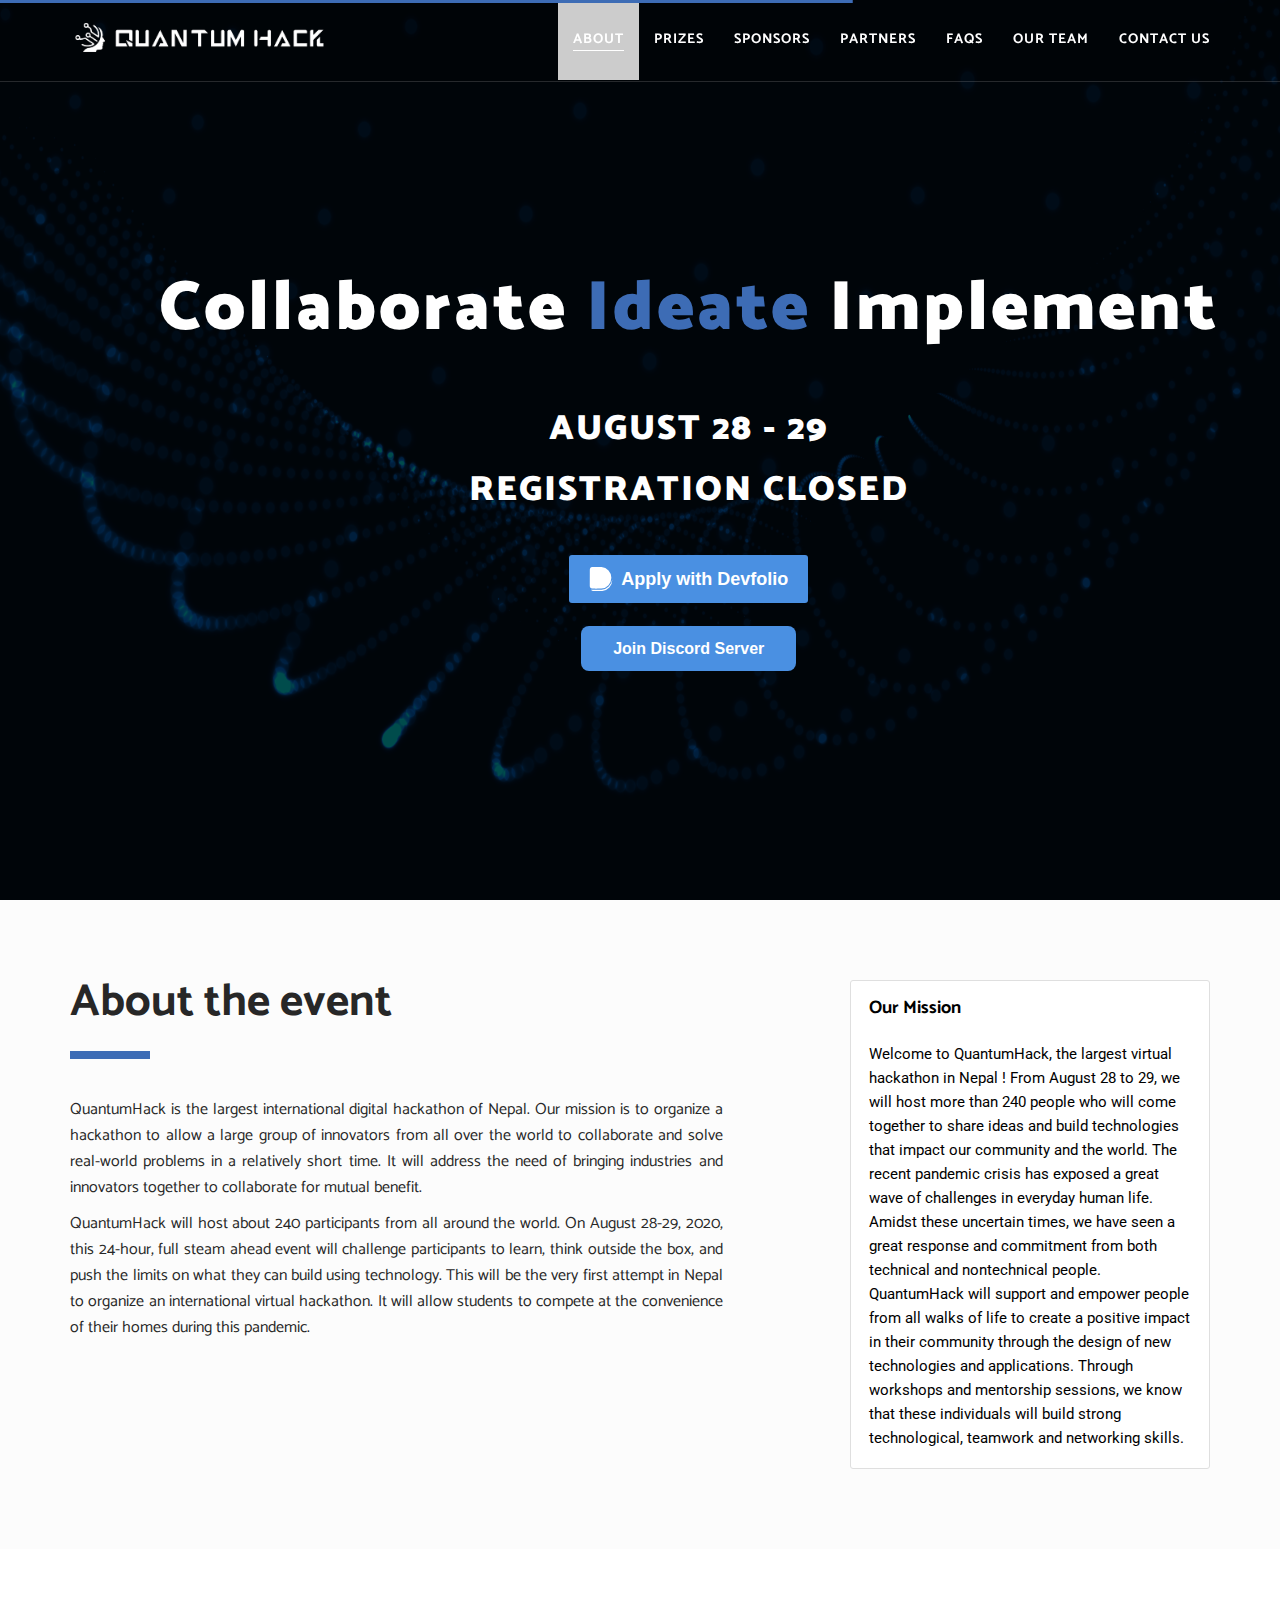
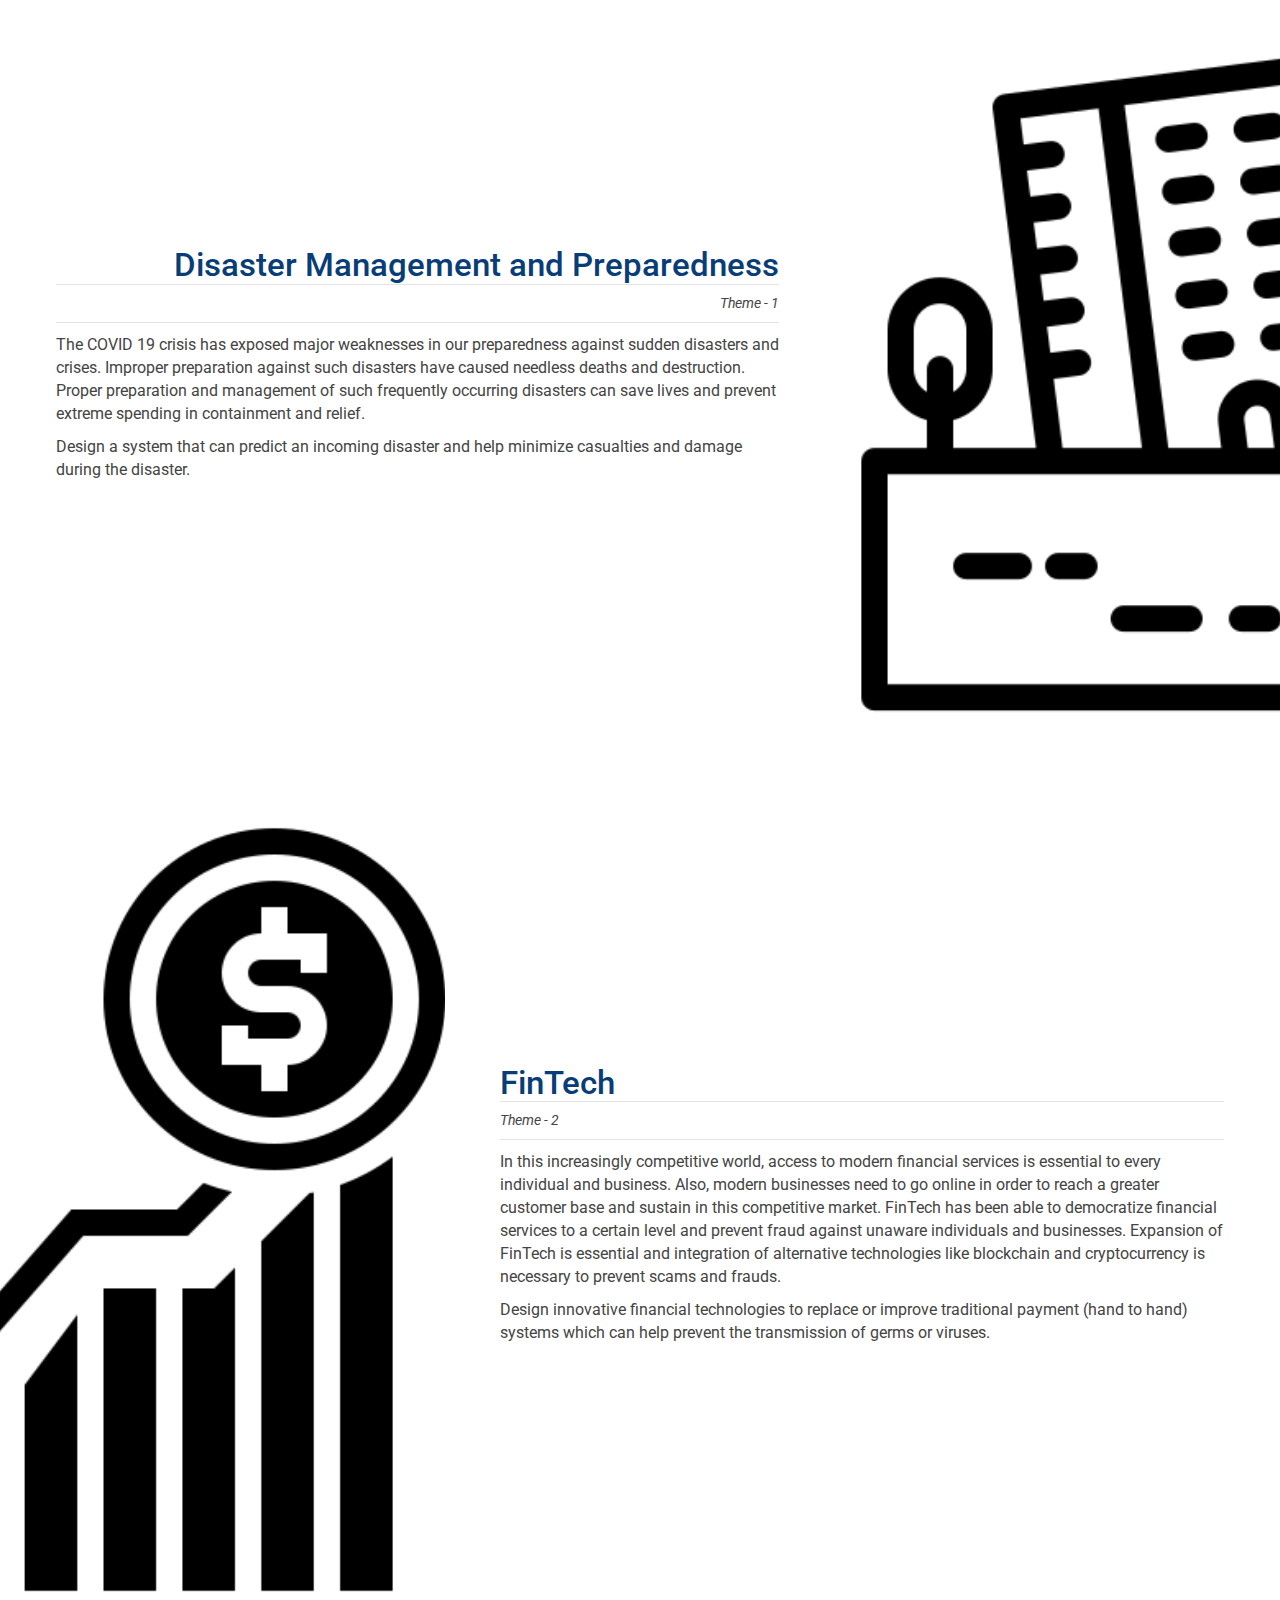
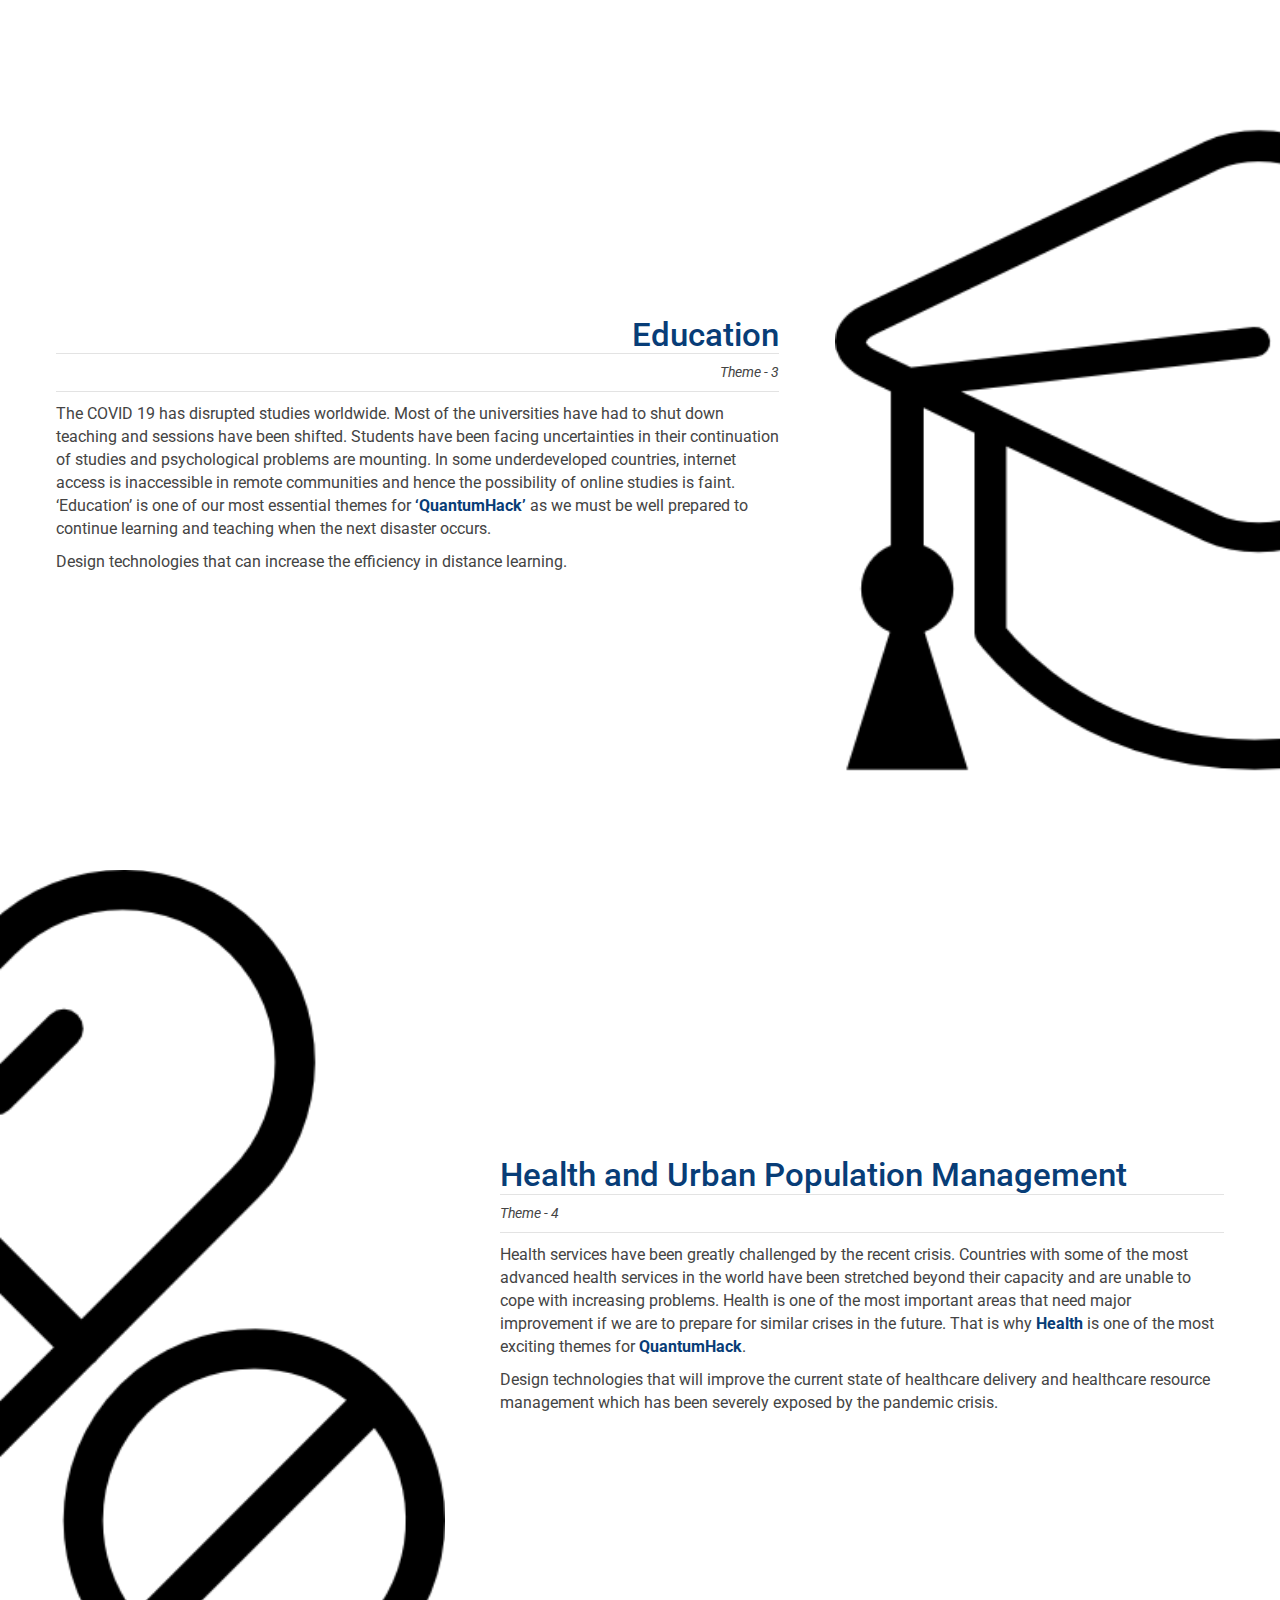
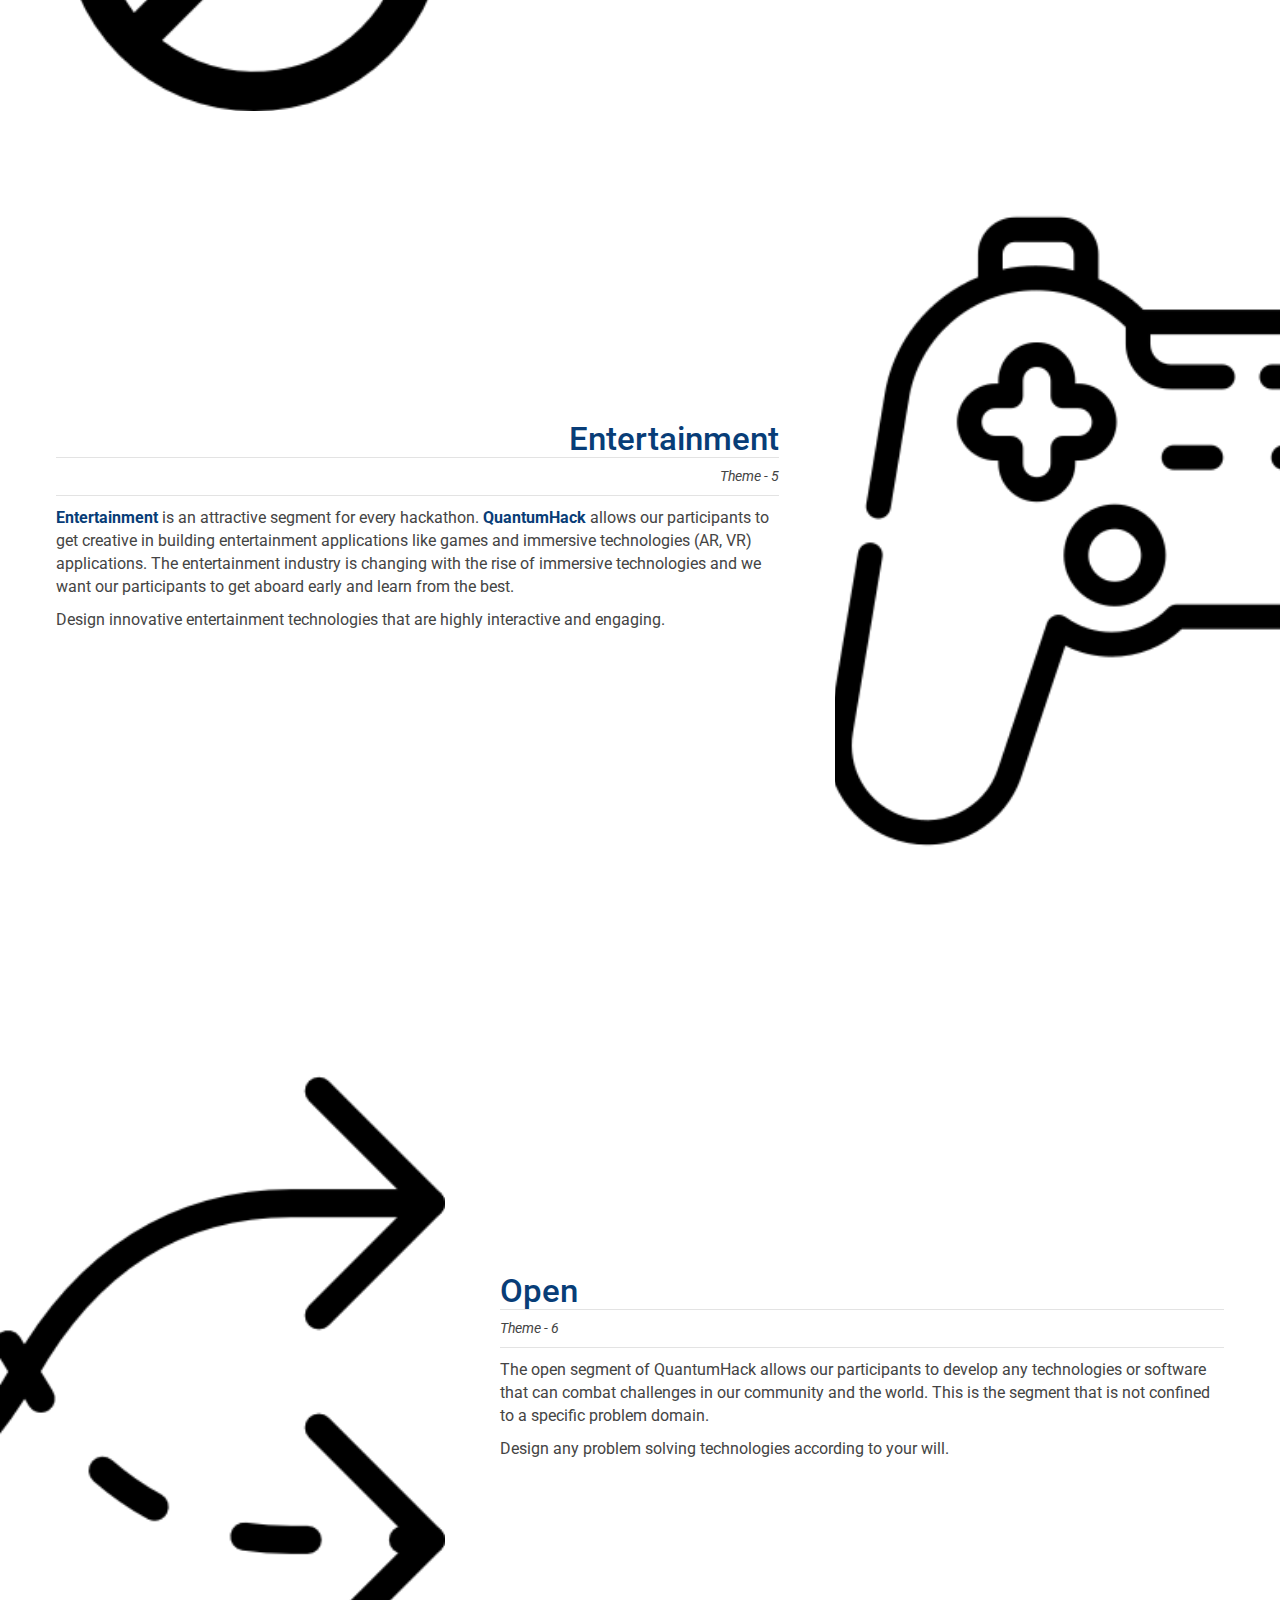
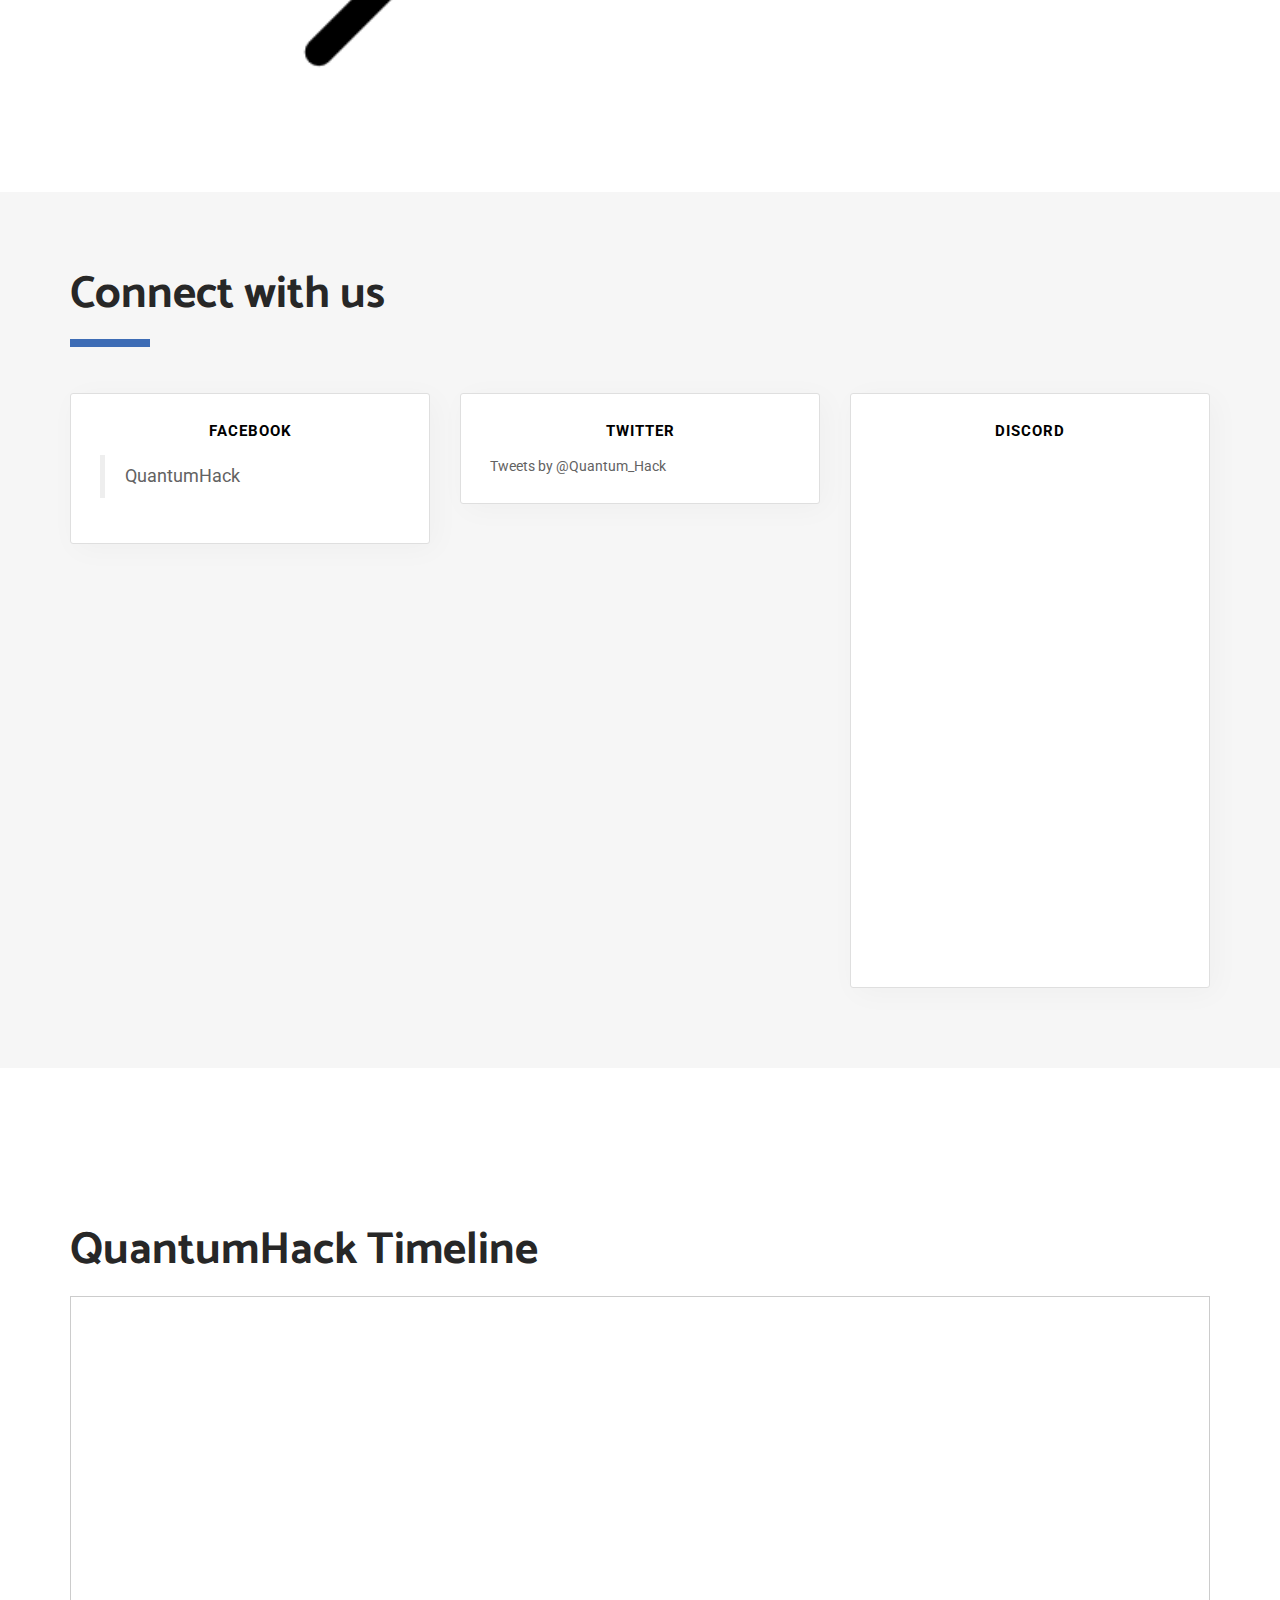
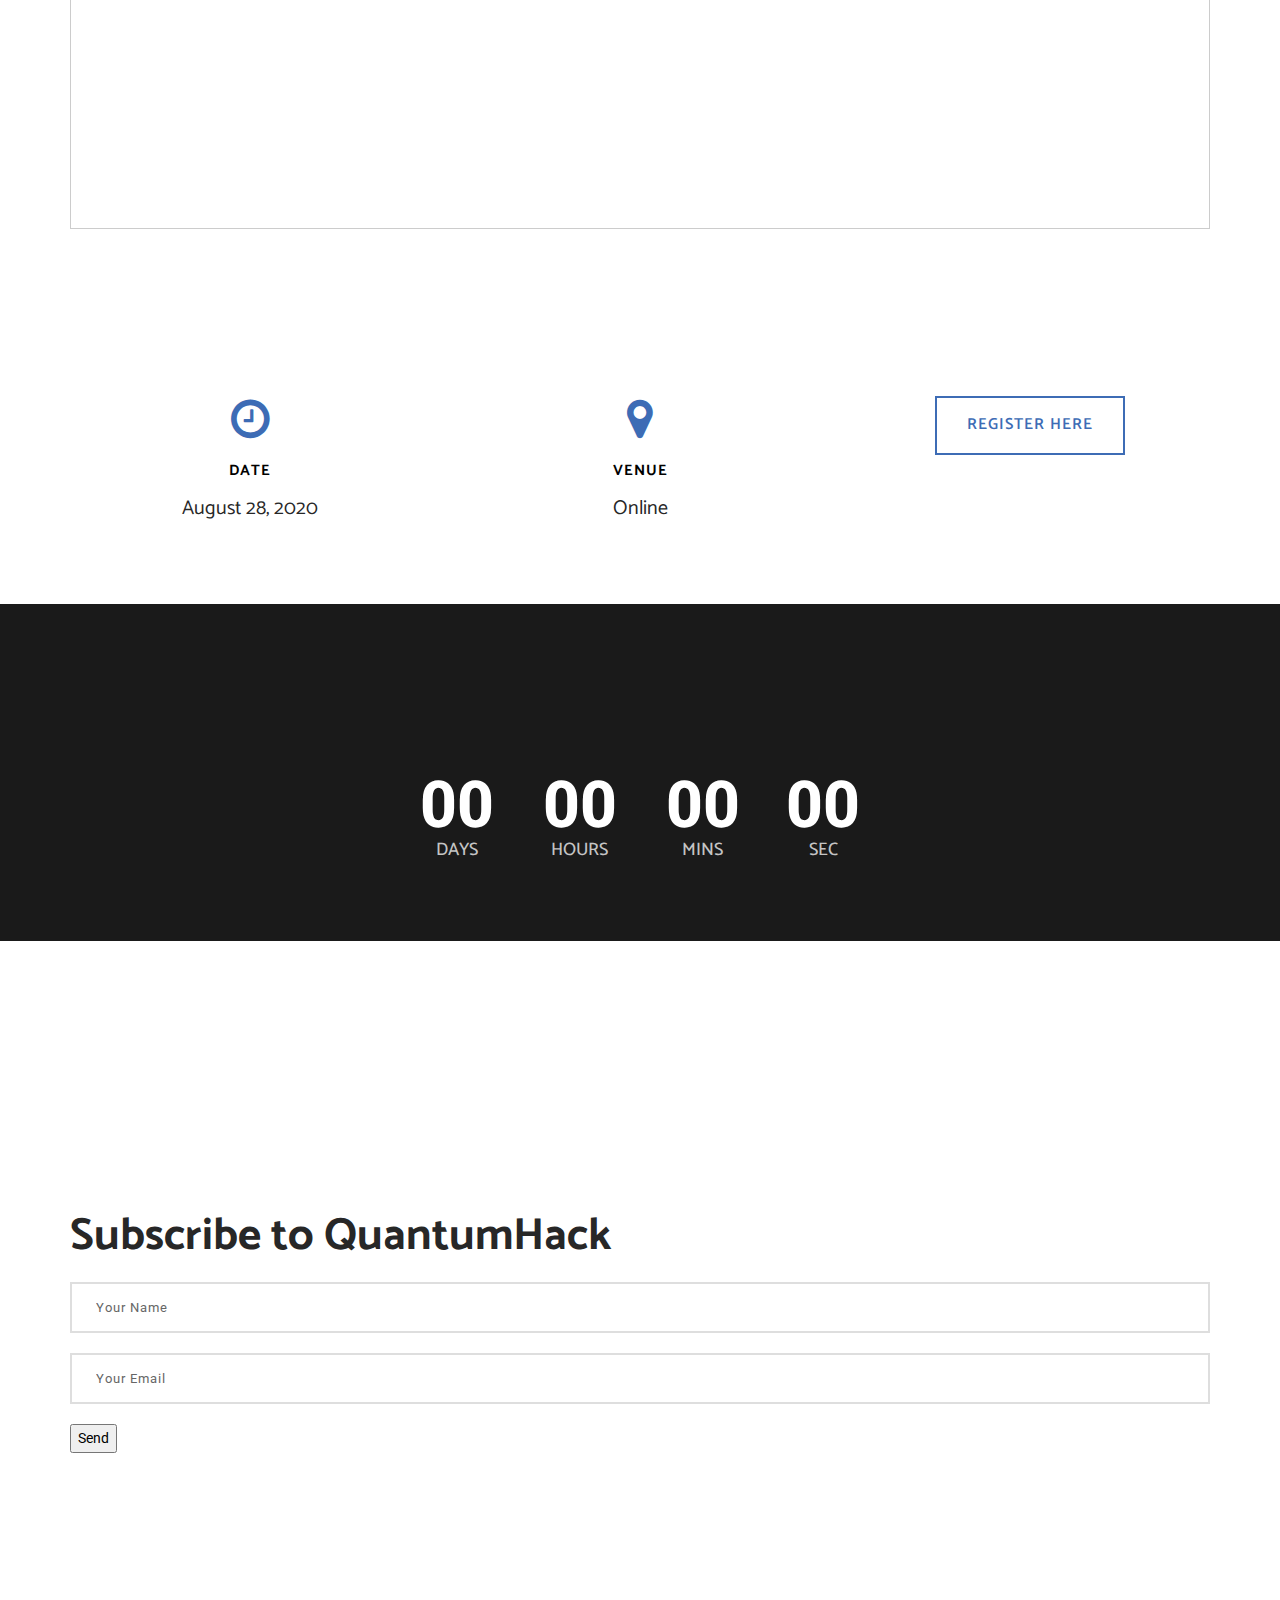
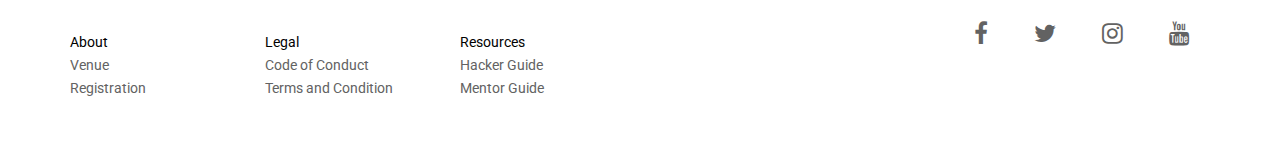
==== commit 3c6abdd4: "sashido url" ====
--- a/index.html
+++ b/index.html
@@ -278,7 +278,7 @@
             </li>
           </ul> -->
         </p>
-        <p>
+        <p style="text-align: left;">
           Design a system that can predict an incoming disaster and help minimize casualties and damage during the disaster.
         </p>
         </div>
@@ -306,7 +306,7 @@
               P3: Enhancing customer experience and moving businesses quickly from offline to online             </li>
           </ul> -->
         </p>
-        <p>
+        <p style="text-align: left;">
           Design innovative financial technologies to replace or improve traditional payment (hand to hand) systems which can help prevent the transmission of germs  or viruses. 
         </p>
         </div>
@@ -338,7 +338,7 @@
               </li>
             </ul> -->
           </p>
-          <p>
+          <p style="text-align: left;">
             Design technologies that can increase the efficiency in distance learning. 
           </p>
         </div>
@@ -404,7 +404,7 @@
               </li>
             </ul> -->
           </p>
-          <p>
+          <p style="text-align: left;">
             Design innovative entertainment technologies that are highly interactive and engaging. 
             </p>
         </div>
@@ -426,7 +426,7 @@
             The open segment of QuantumHack allows our participants to develop any technologies or software that can combat challenges in our community and the world. This is the segment that is not confined to a specific problem domain.           </p>
         <p>
           Design any problem solving technologies according to your will. 
-          </p>>
+          </p>
           </div>
       </div>
     </article>
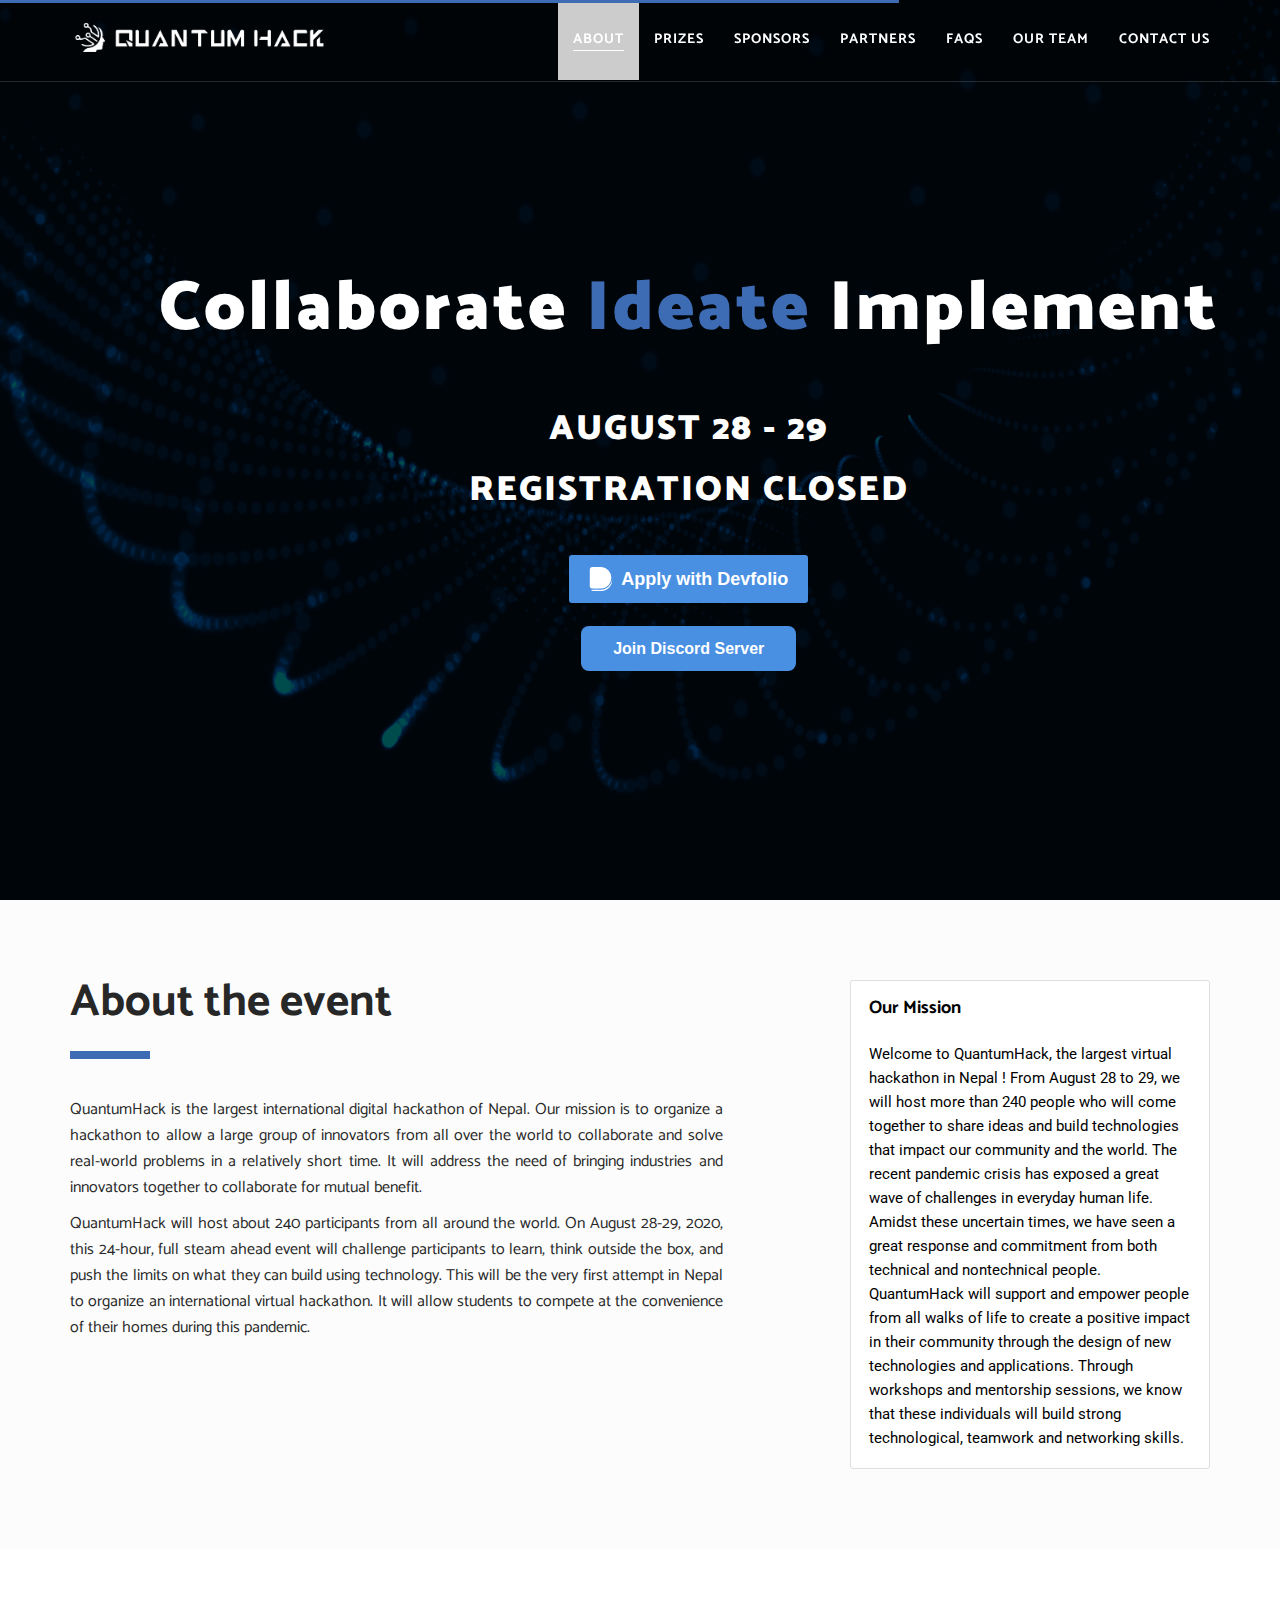
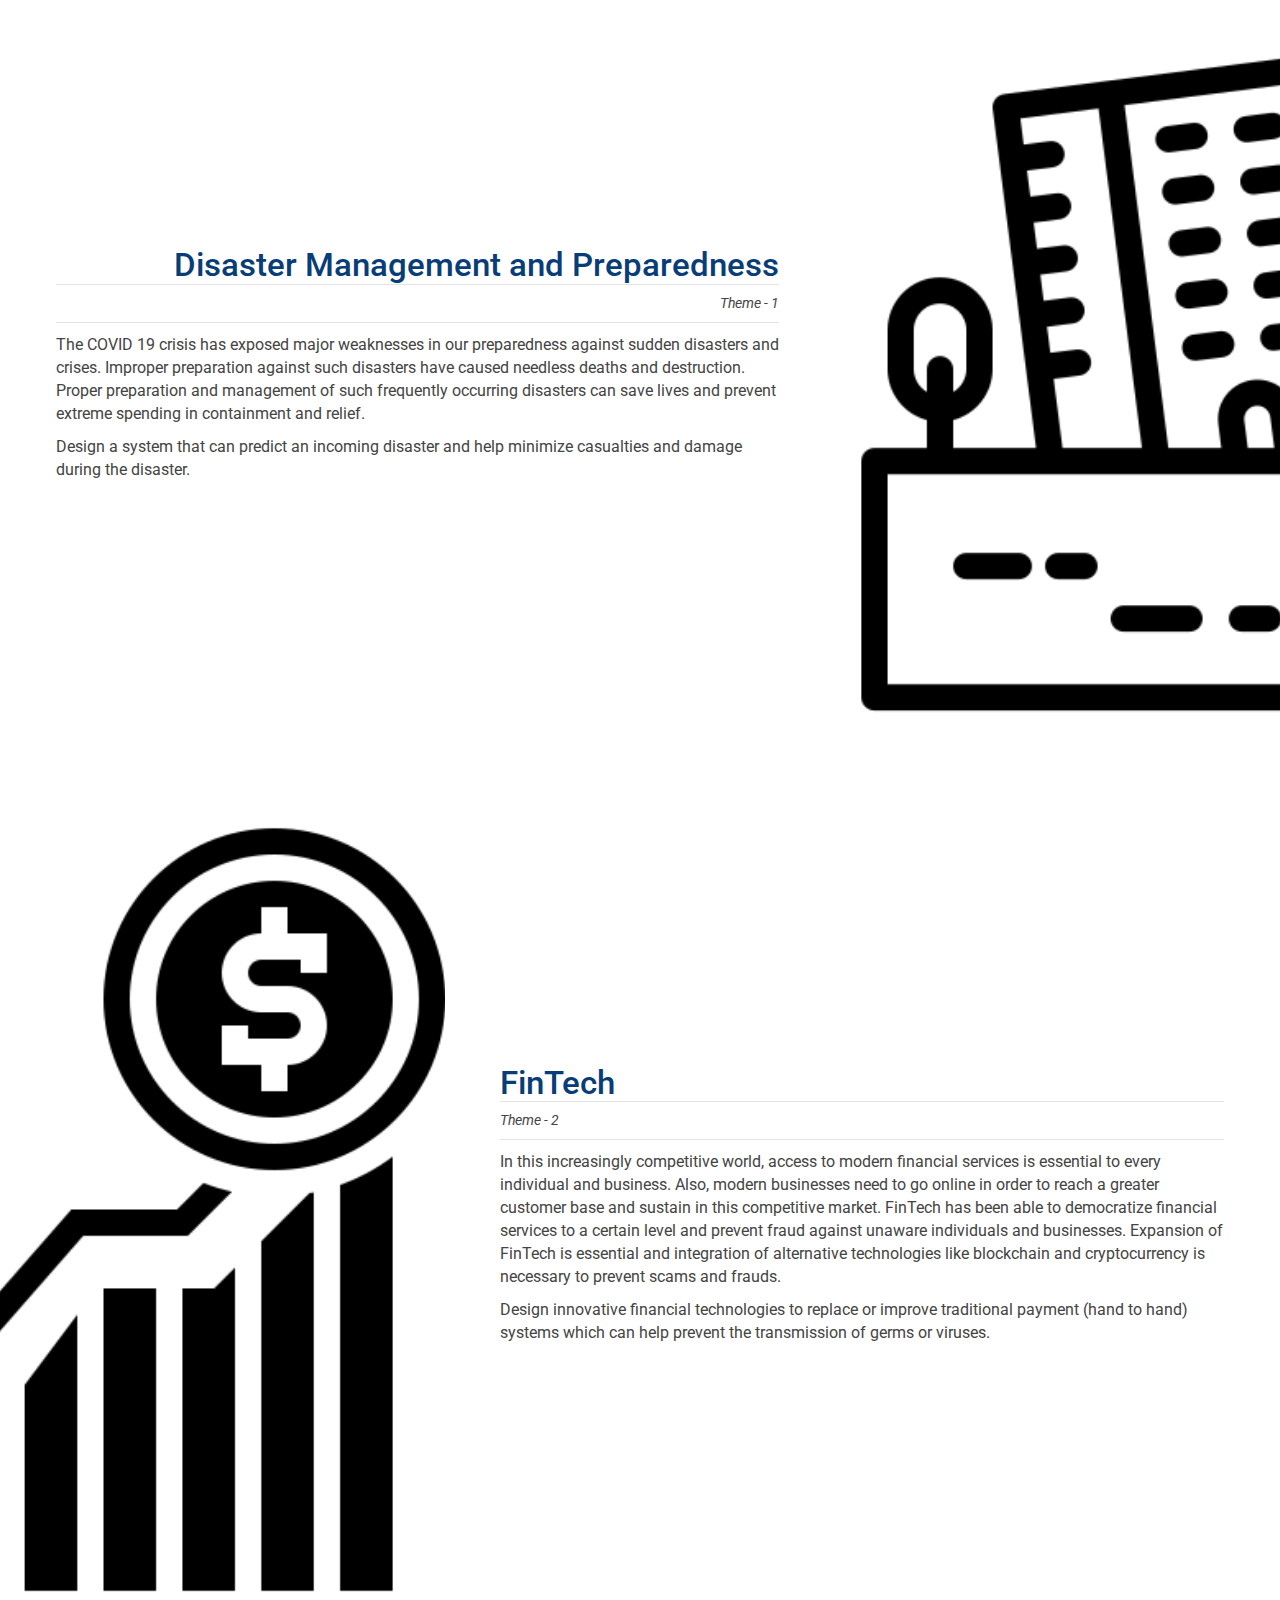
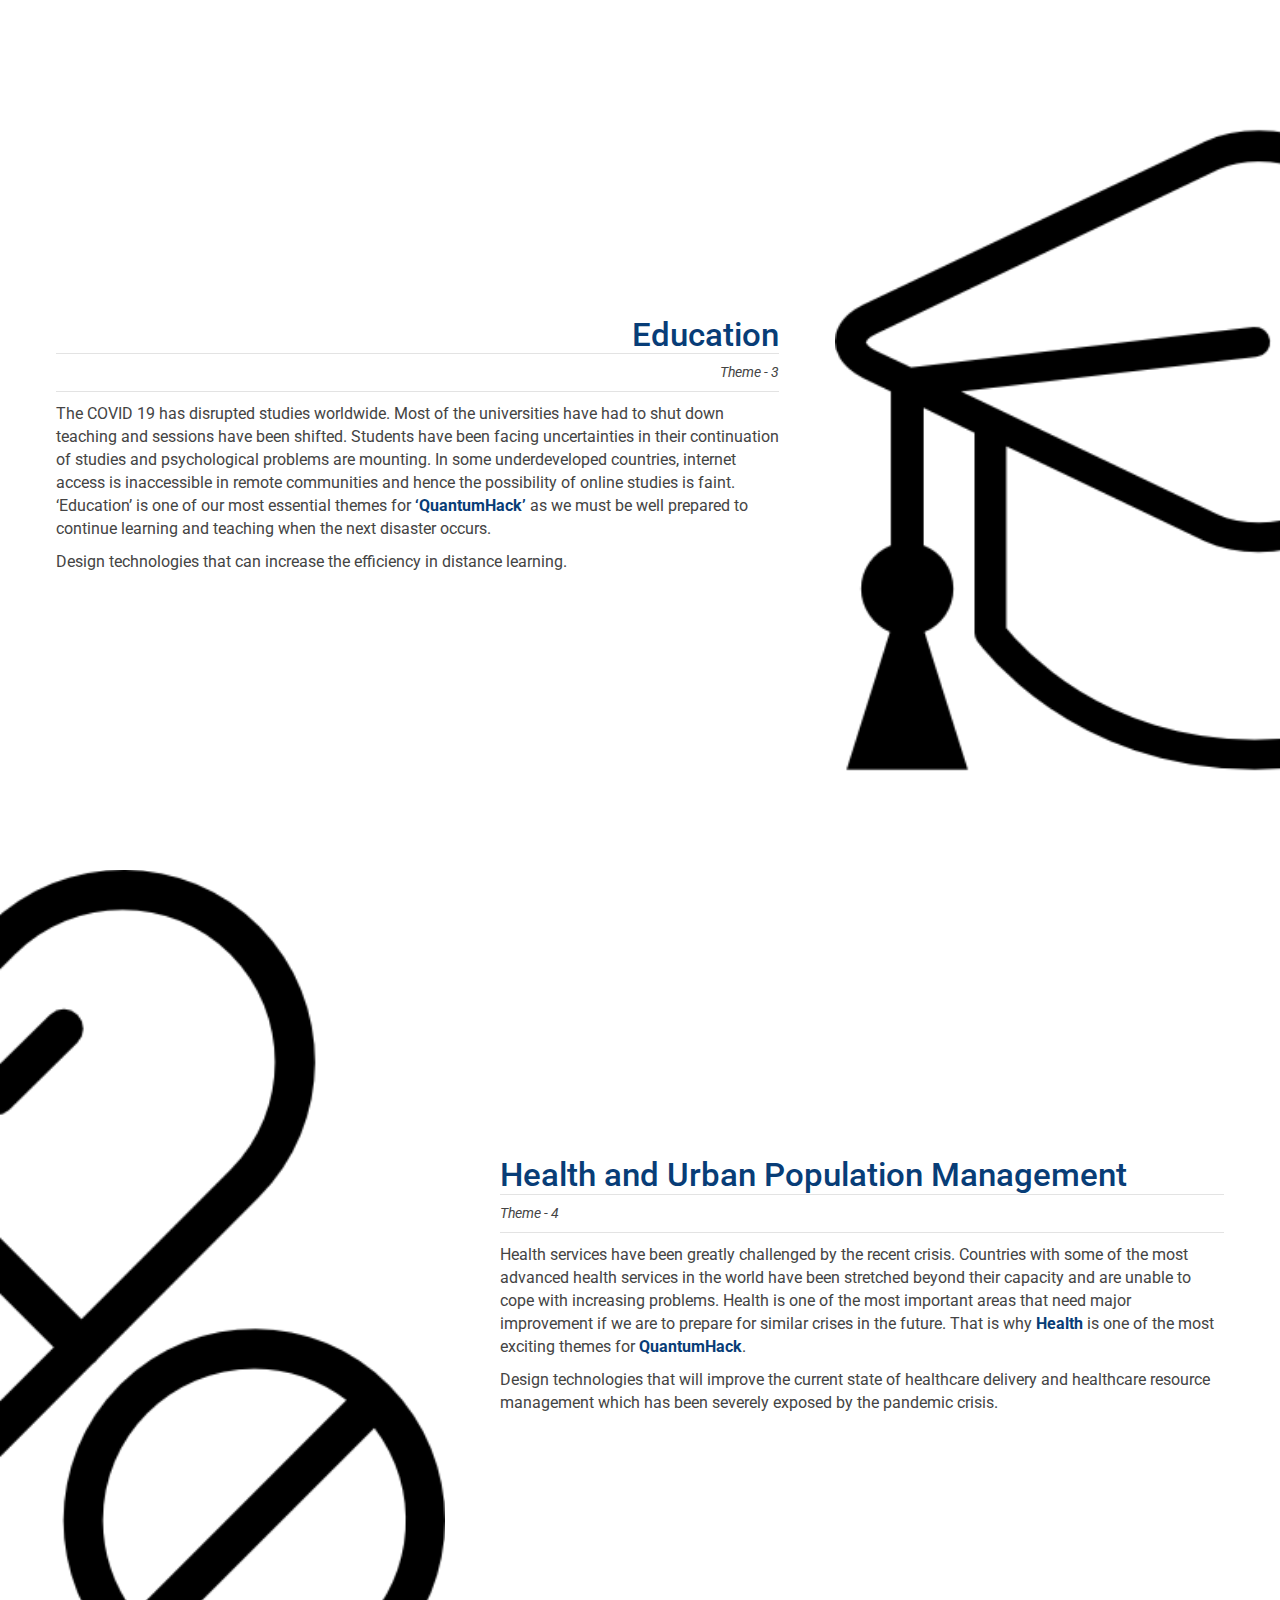
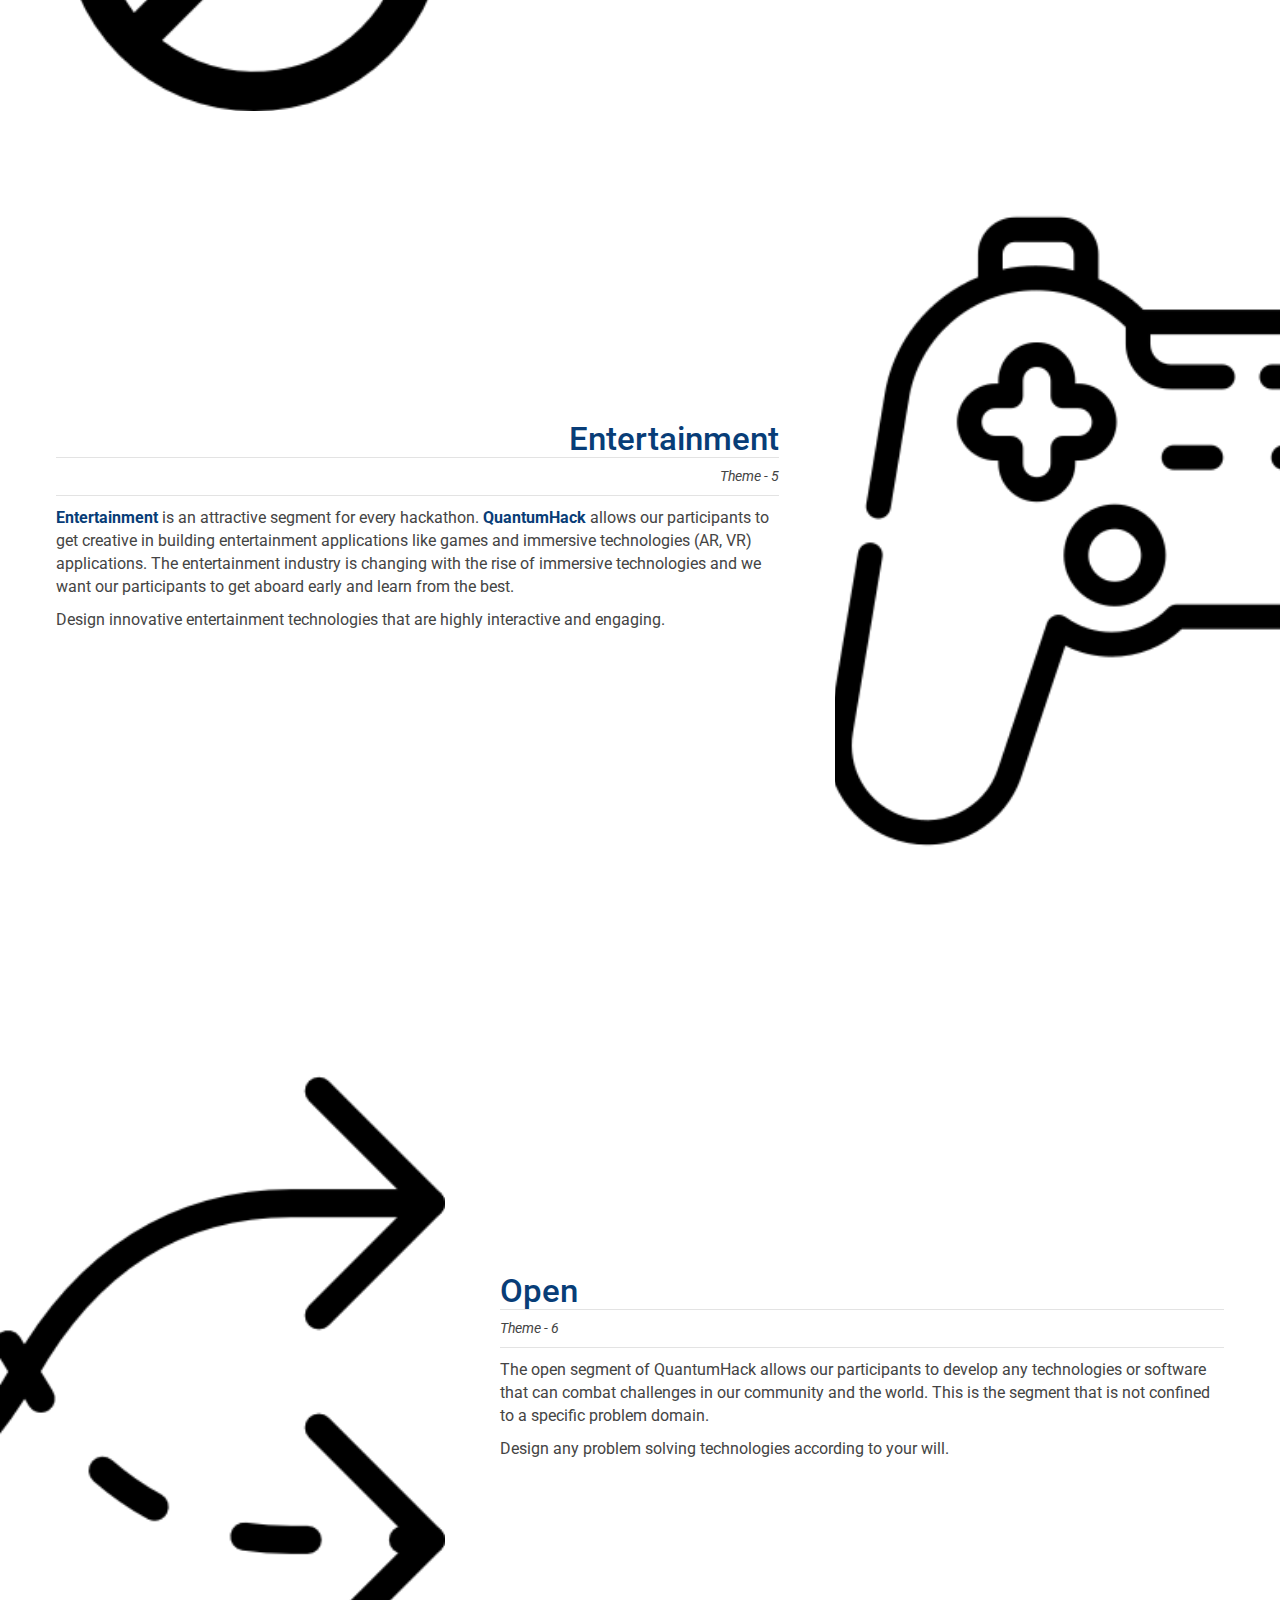
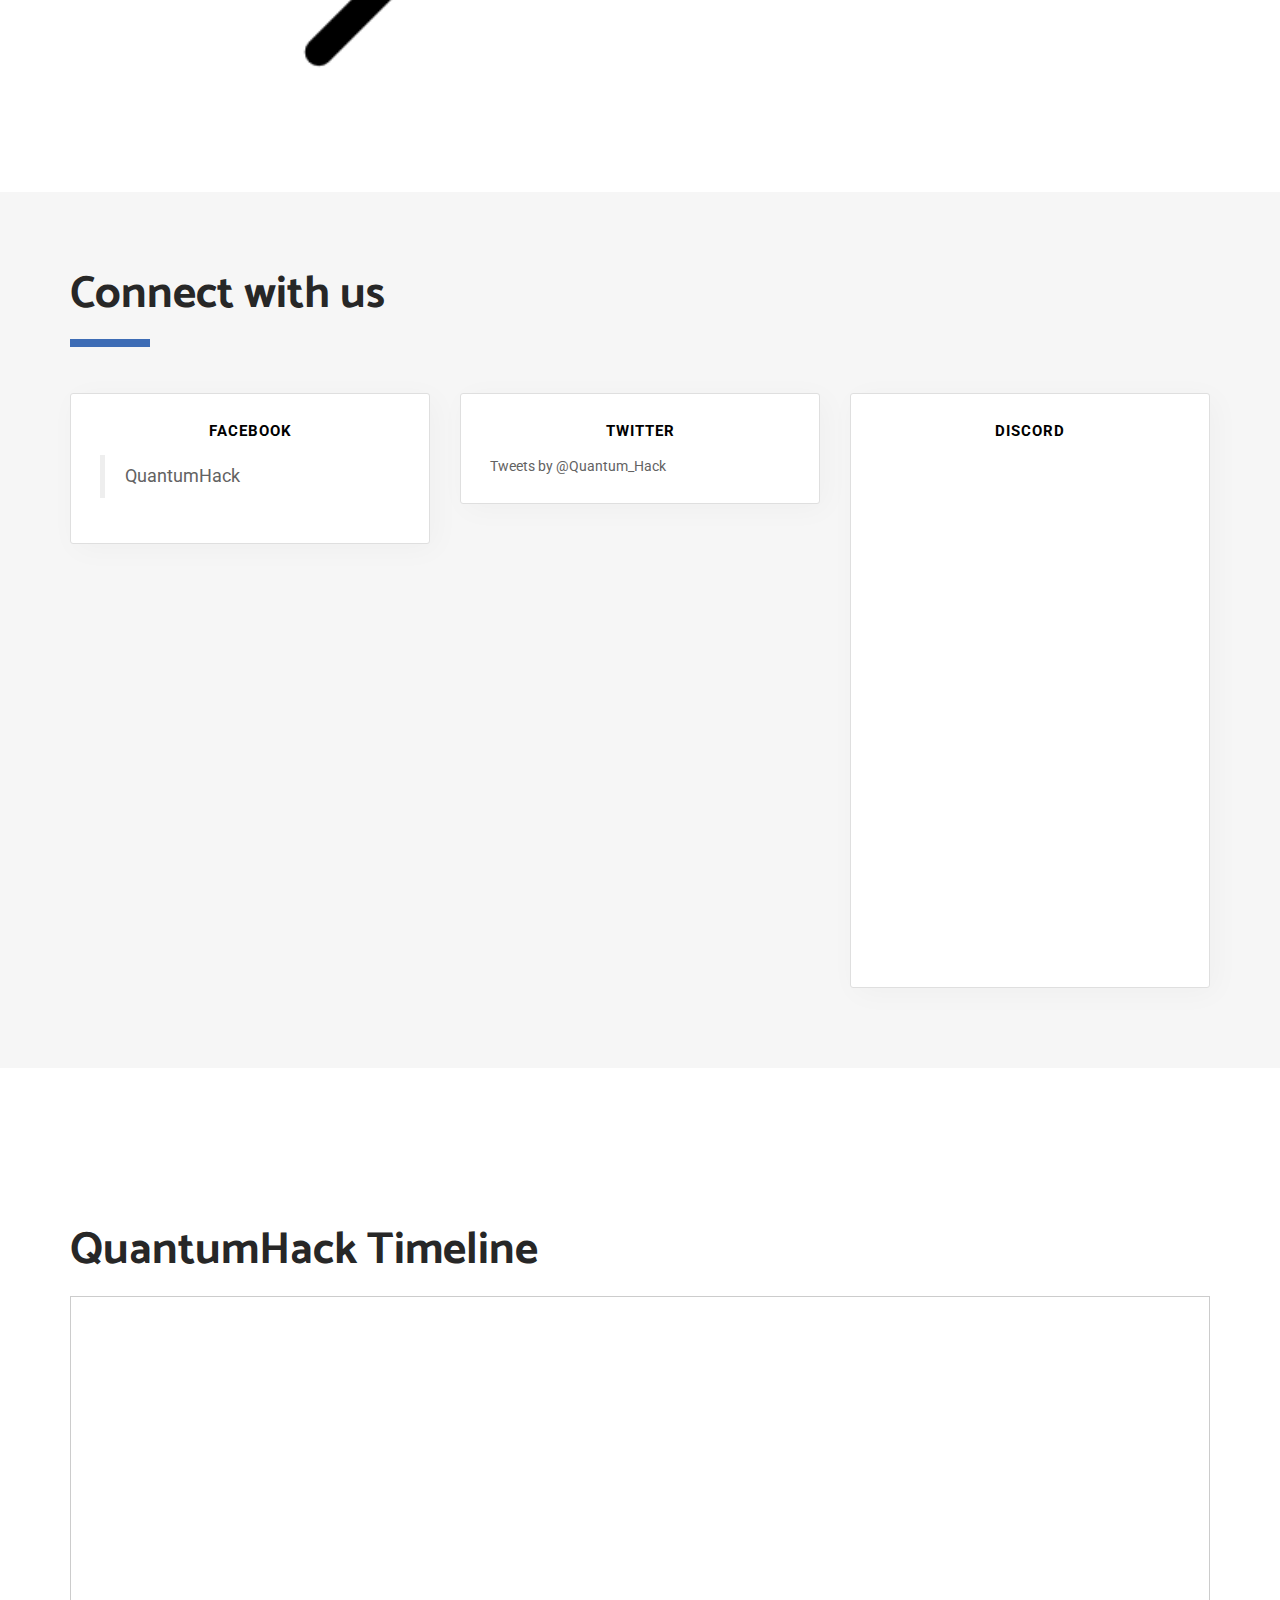
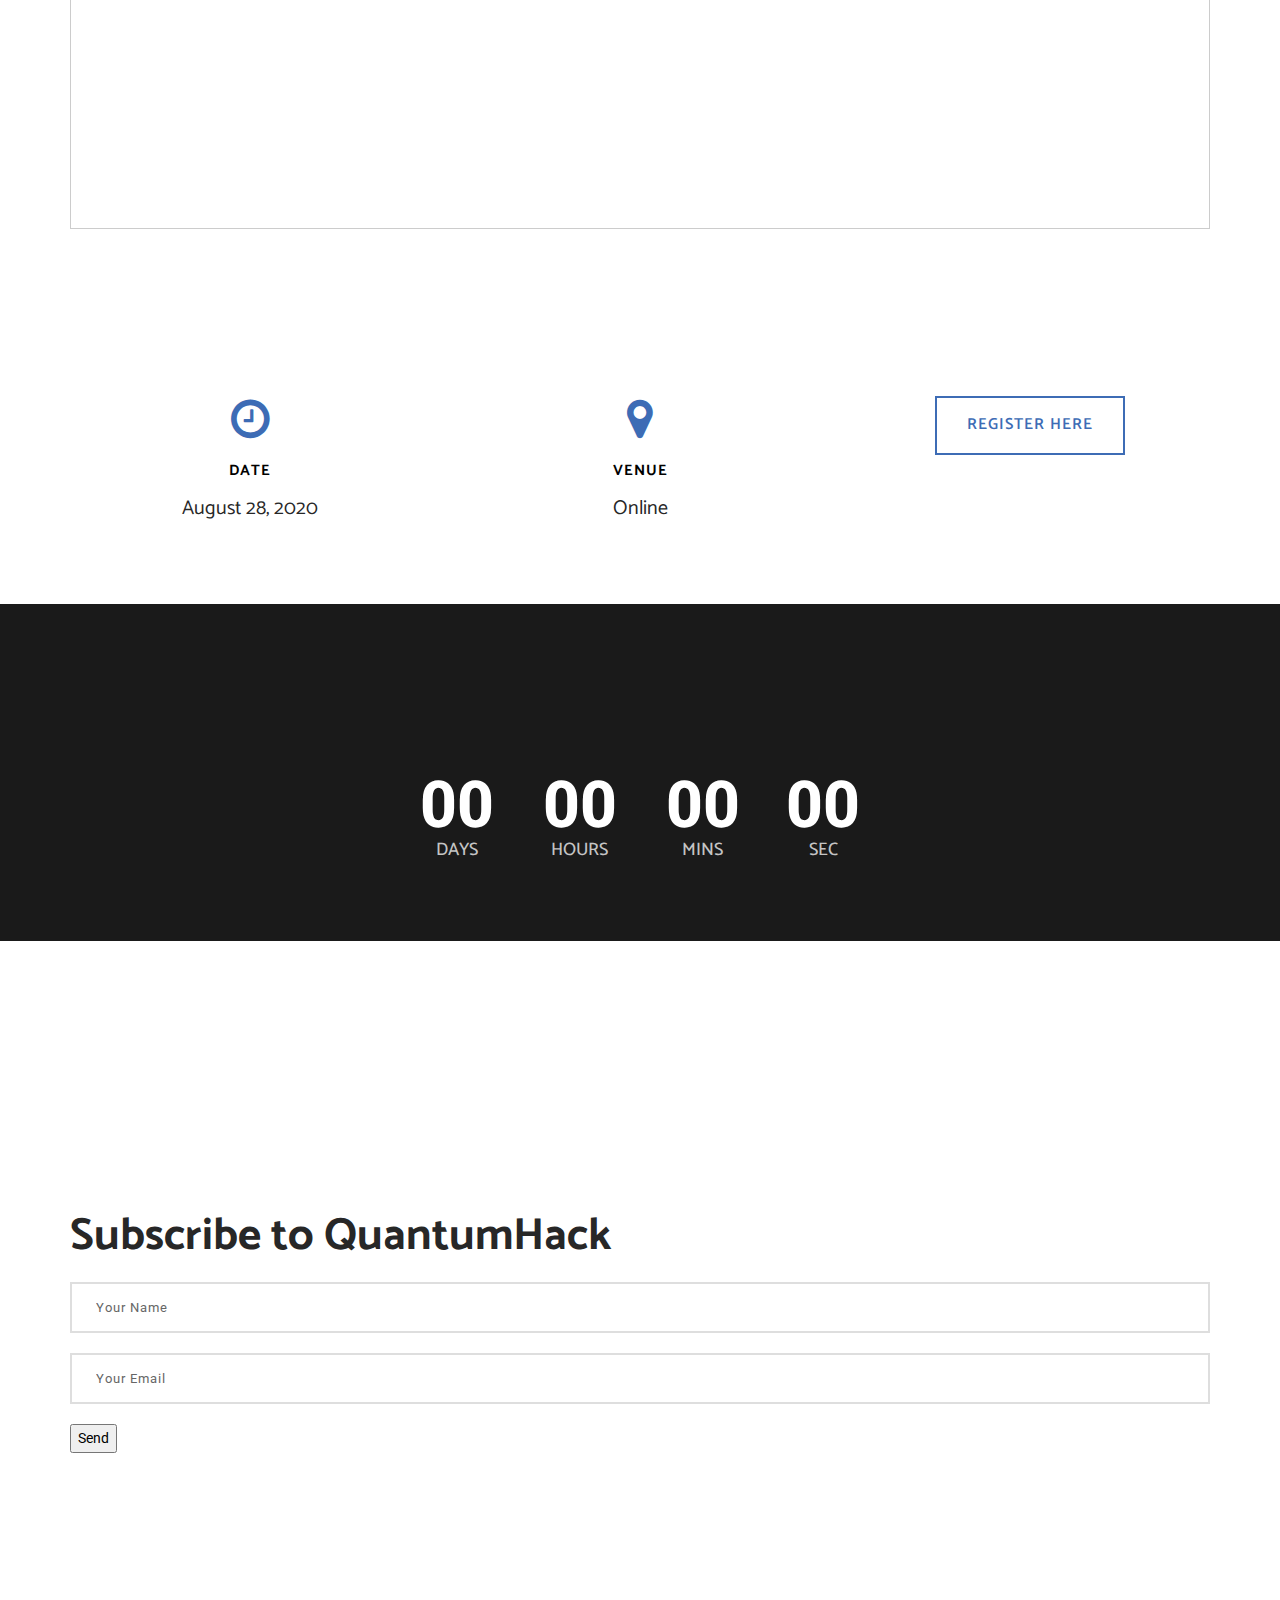
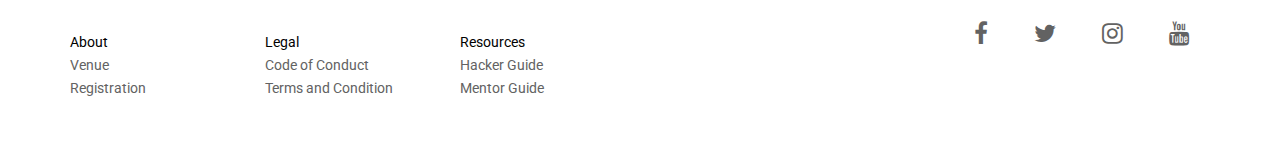
==== commit 258c578d: "YouthHub Corrected" ====
--- a/index.html
+++ b/index.html
@@ -131,8 +131,7 @@
                     </h4>
                     <br>
                     <h4 class="font-family-alt font-weight-900 letter-spacing-2 text-uppercase text-white xs-title-small sm-title-medium title-extra-large">
-                      Registration Closed
-                    </h4>
+                      Registration Closed                    </h4>
                     <br>
                     <br>
                     <div>
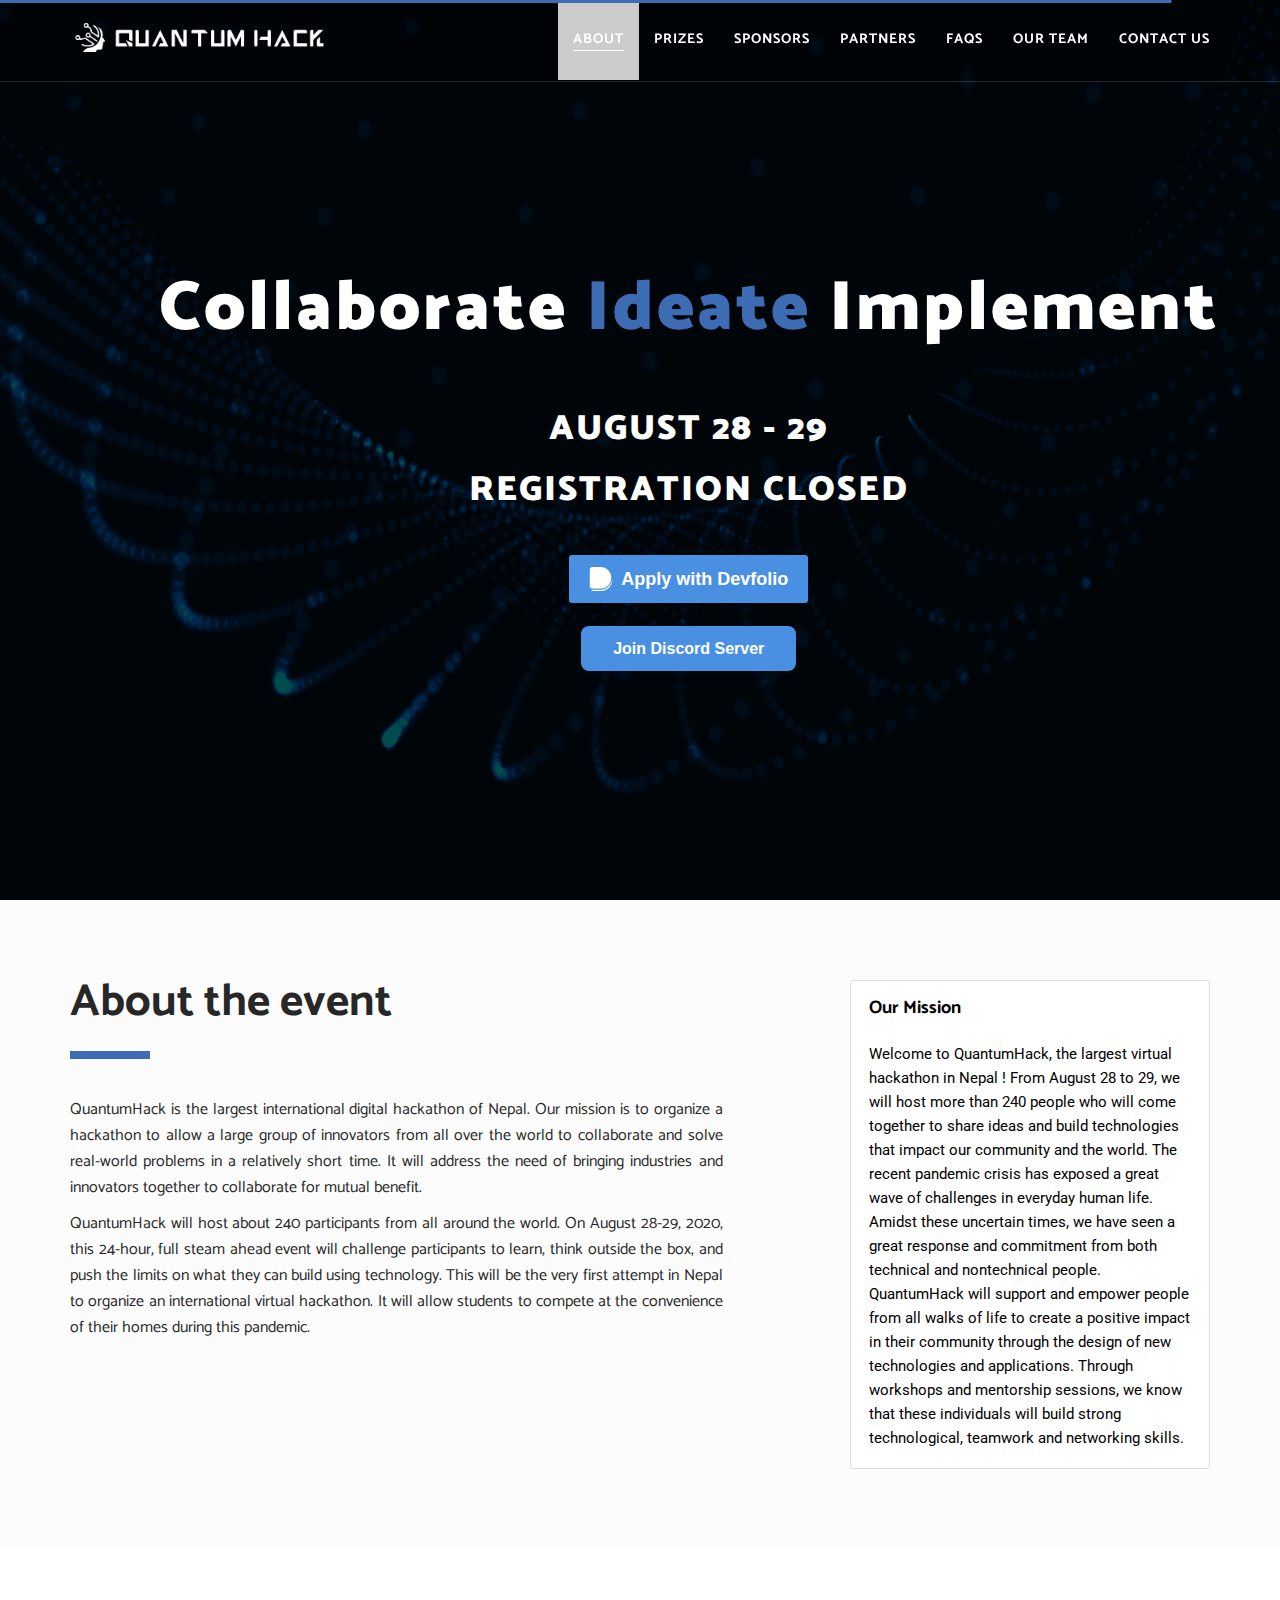
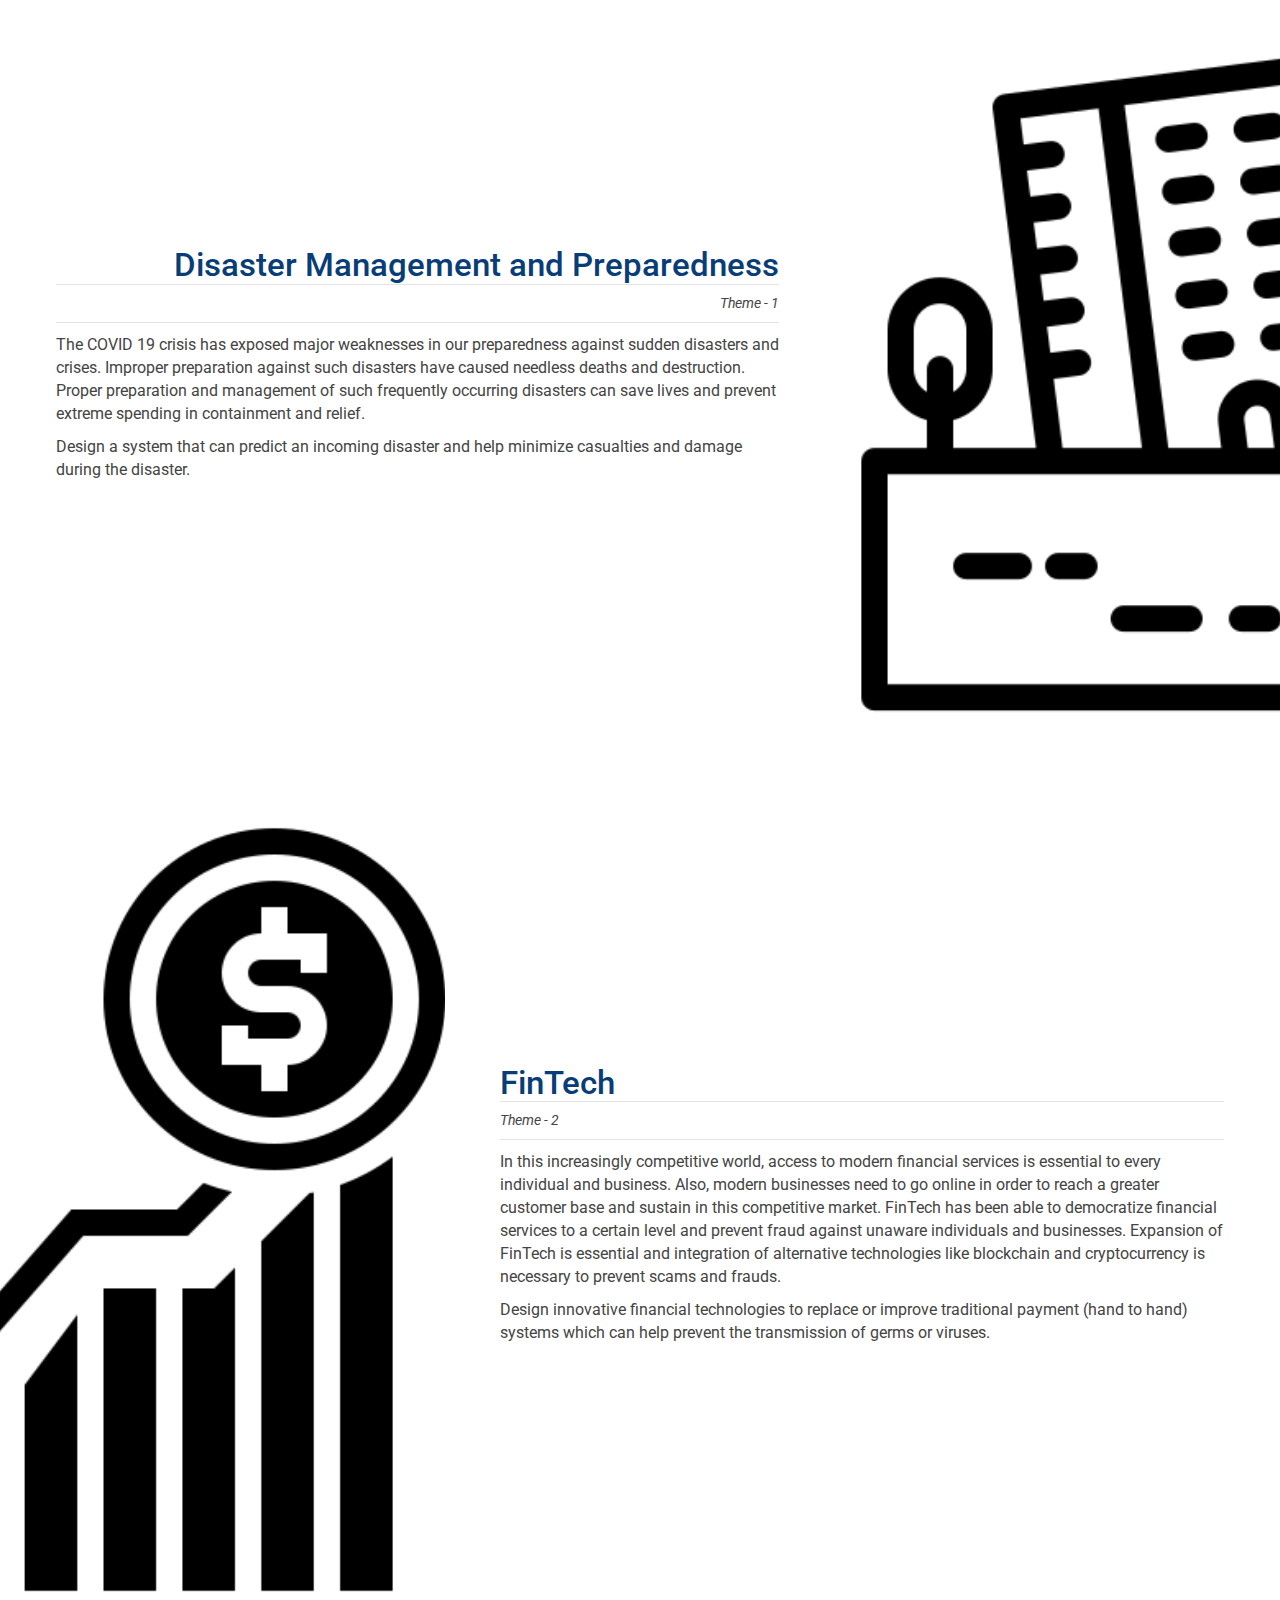
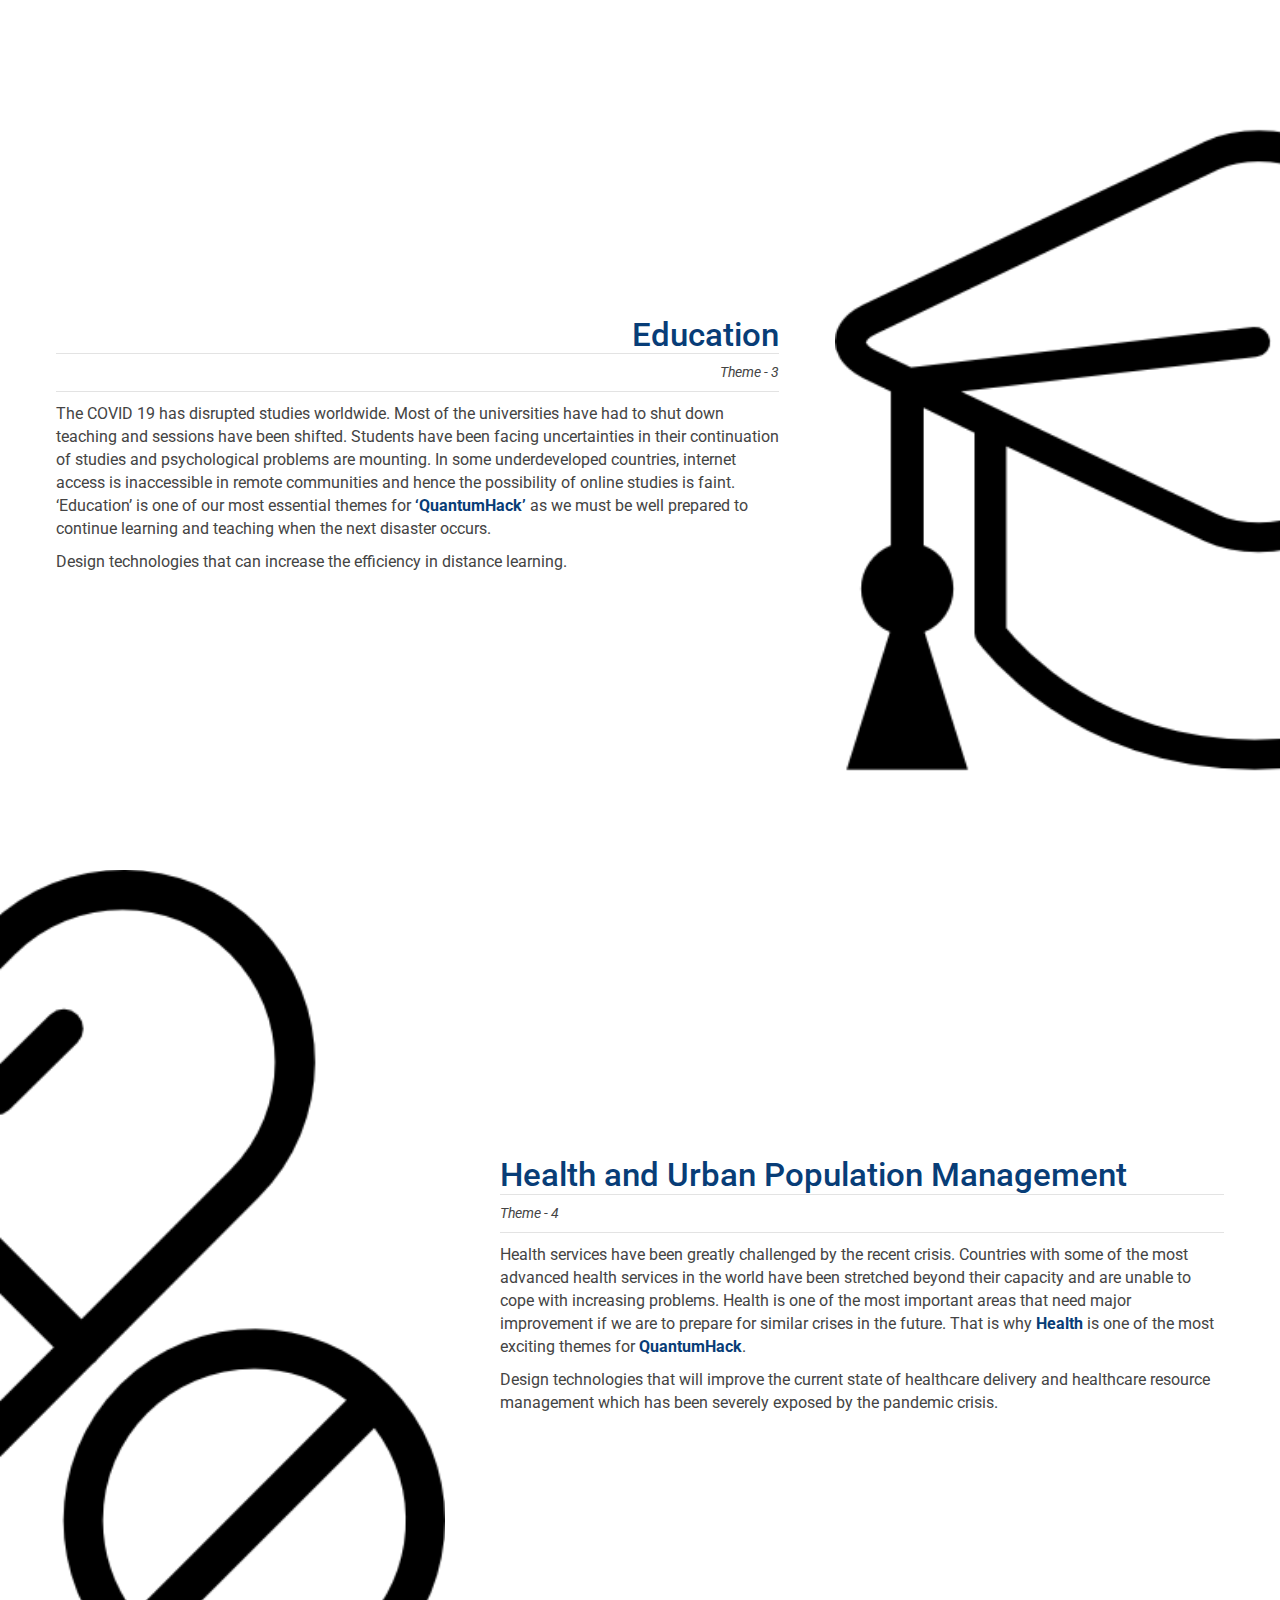
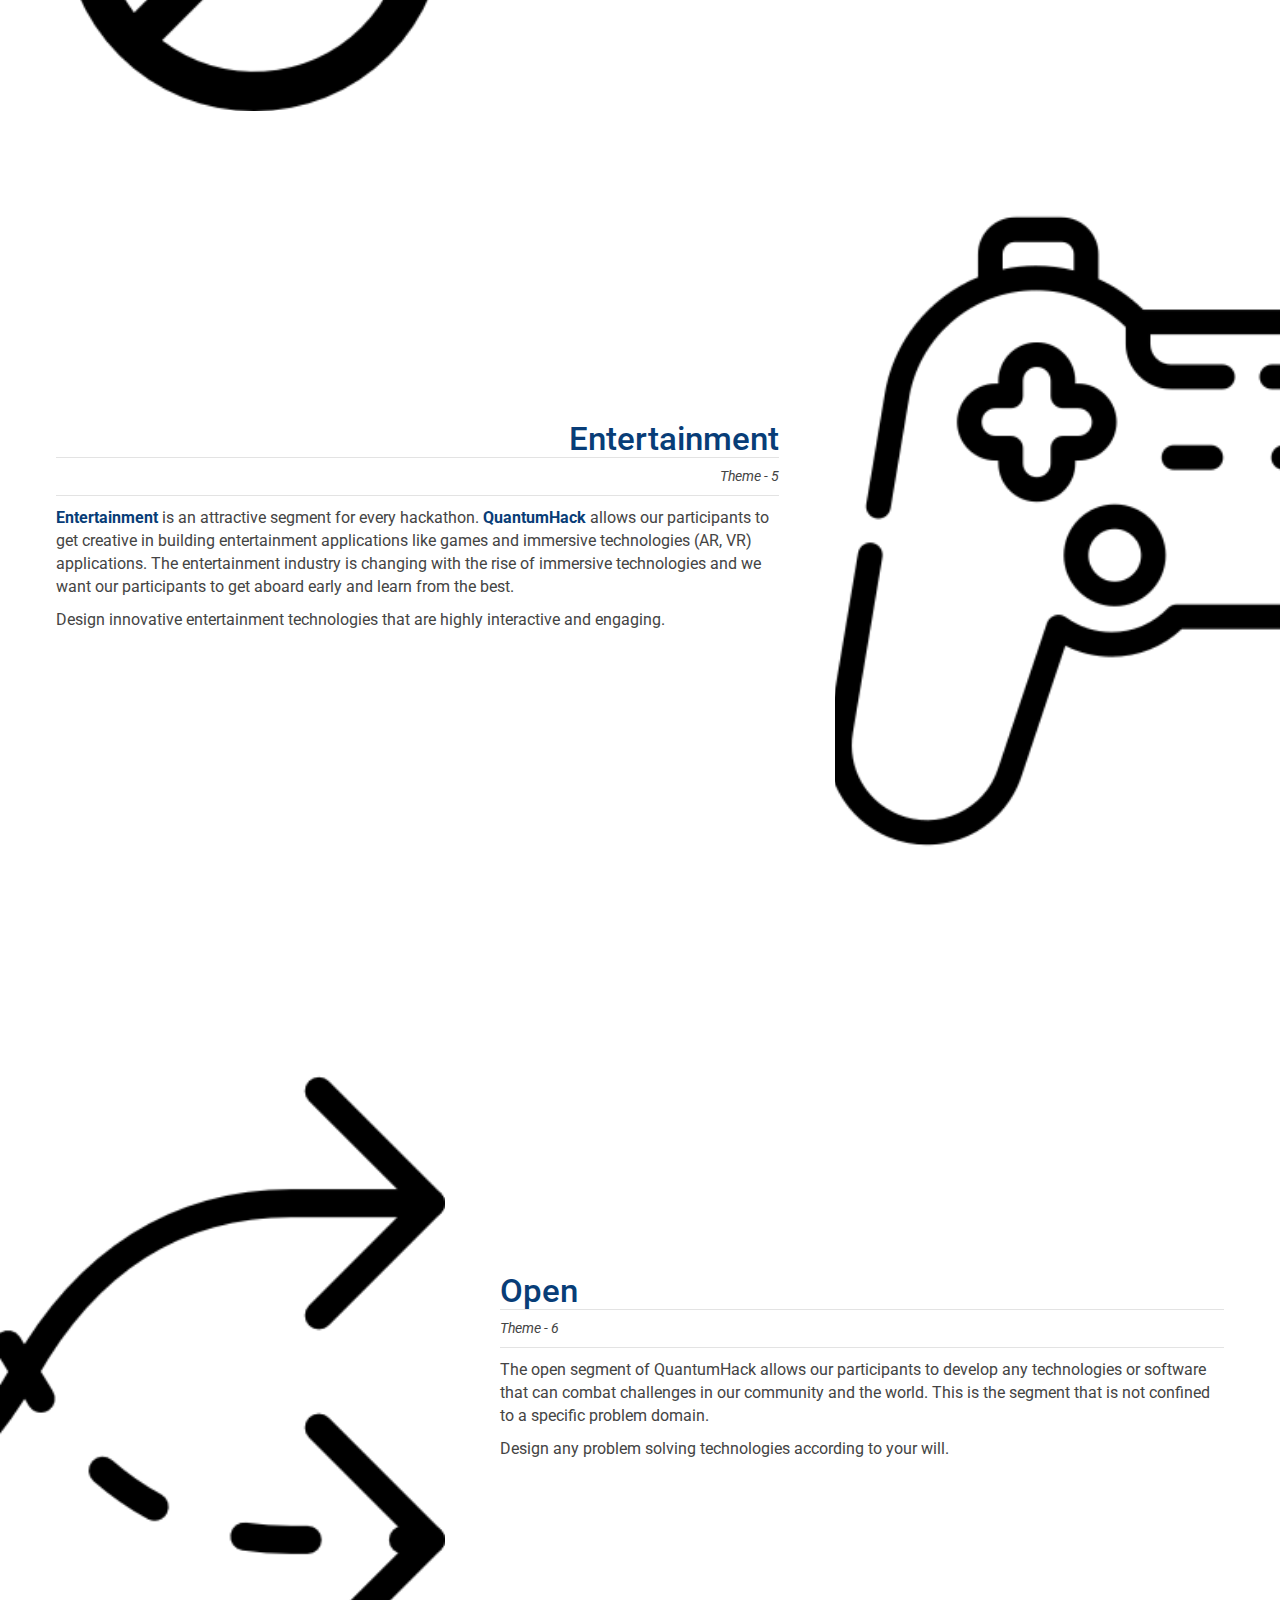
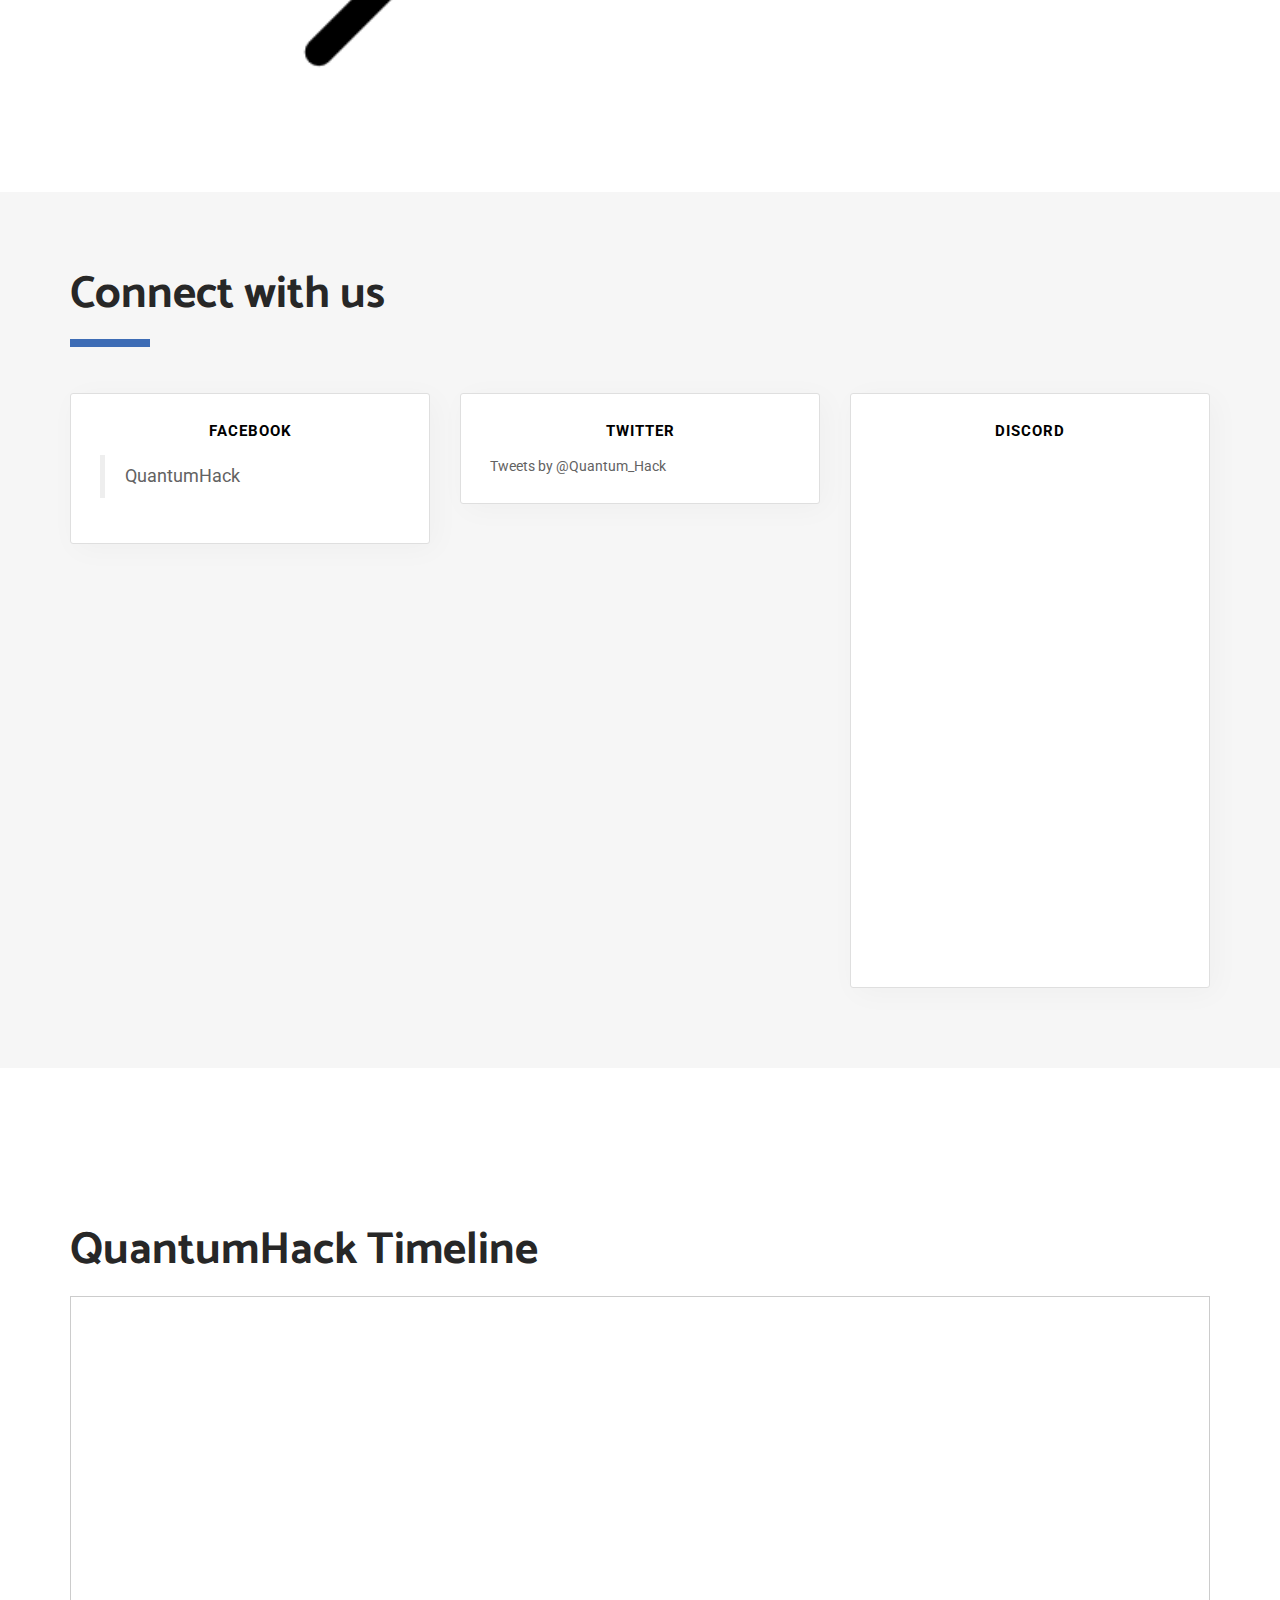
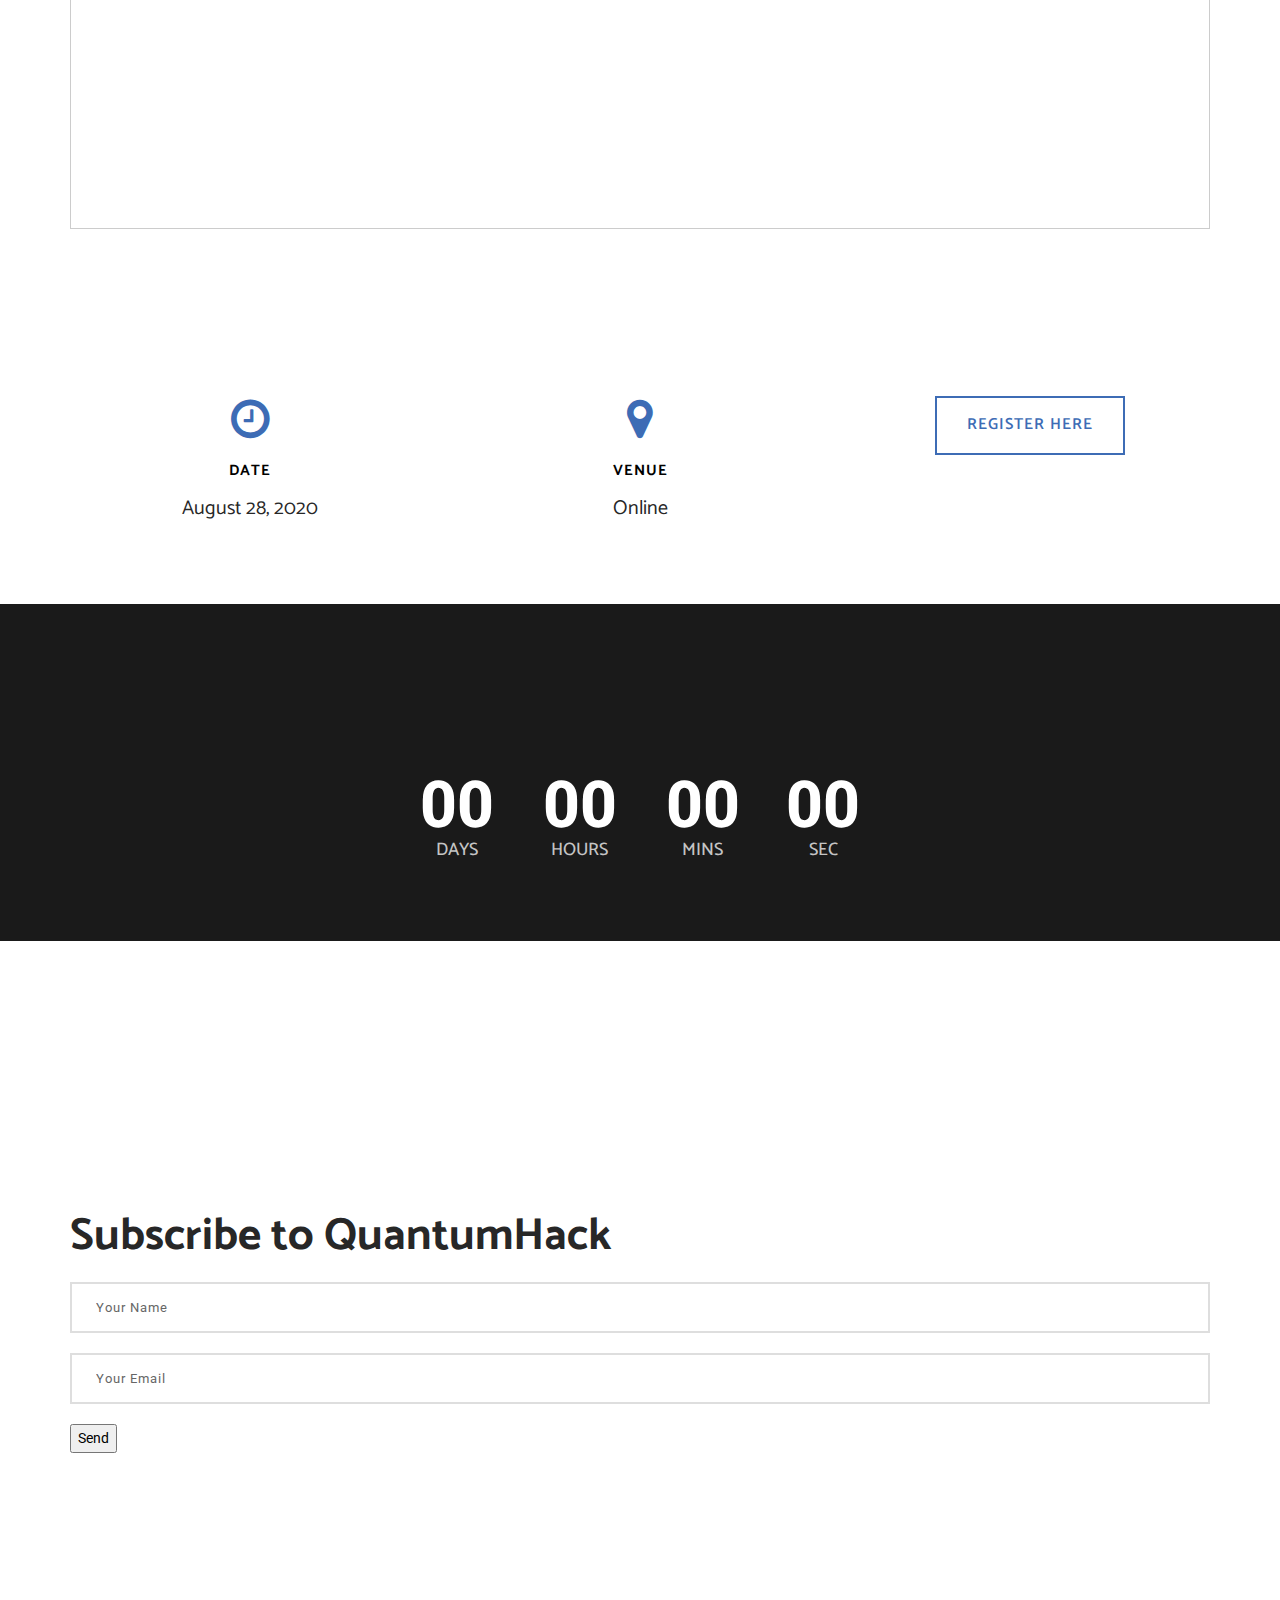
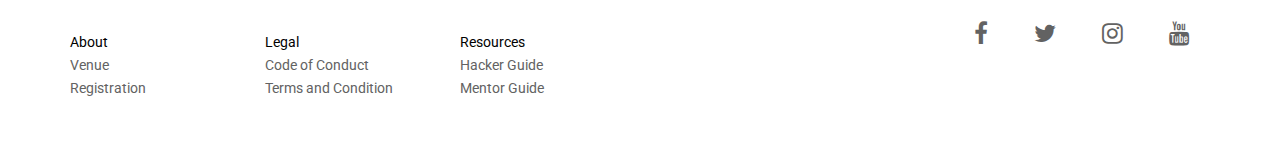
==== commit e09a915e: "apple ball" ====
--- a/index.html
+++ b/index.html
@@ -549,8 +549,7 @@
             QuantumHack Timeline
           </h2>
           <br>
-          <iframe class="airtable-embed" src="https://airtable.com/embed/shrIJHYBjLxNK4n60?backgroundColor=red&layout=card&viewControls=on" frameborder="0" onmousewheel="" width="100%" height="533" style="background: transparent; border: 1px solid #ccc;"></iframe>
-
+          <iframe class="airtable-embed" src="https://airtable.com/embed/shrBJCIFGUNM79oS3?backgroundColor=red&viewControls=on" frameborder="0" onmousewheel="" width="100%" height="533" style="background: transparent; border: 1px solid #ccc;"></iframe>
         </div>
         <!-- //.col-md-10 -->
       </div>
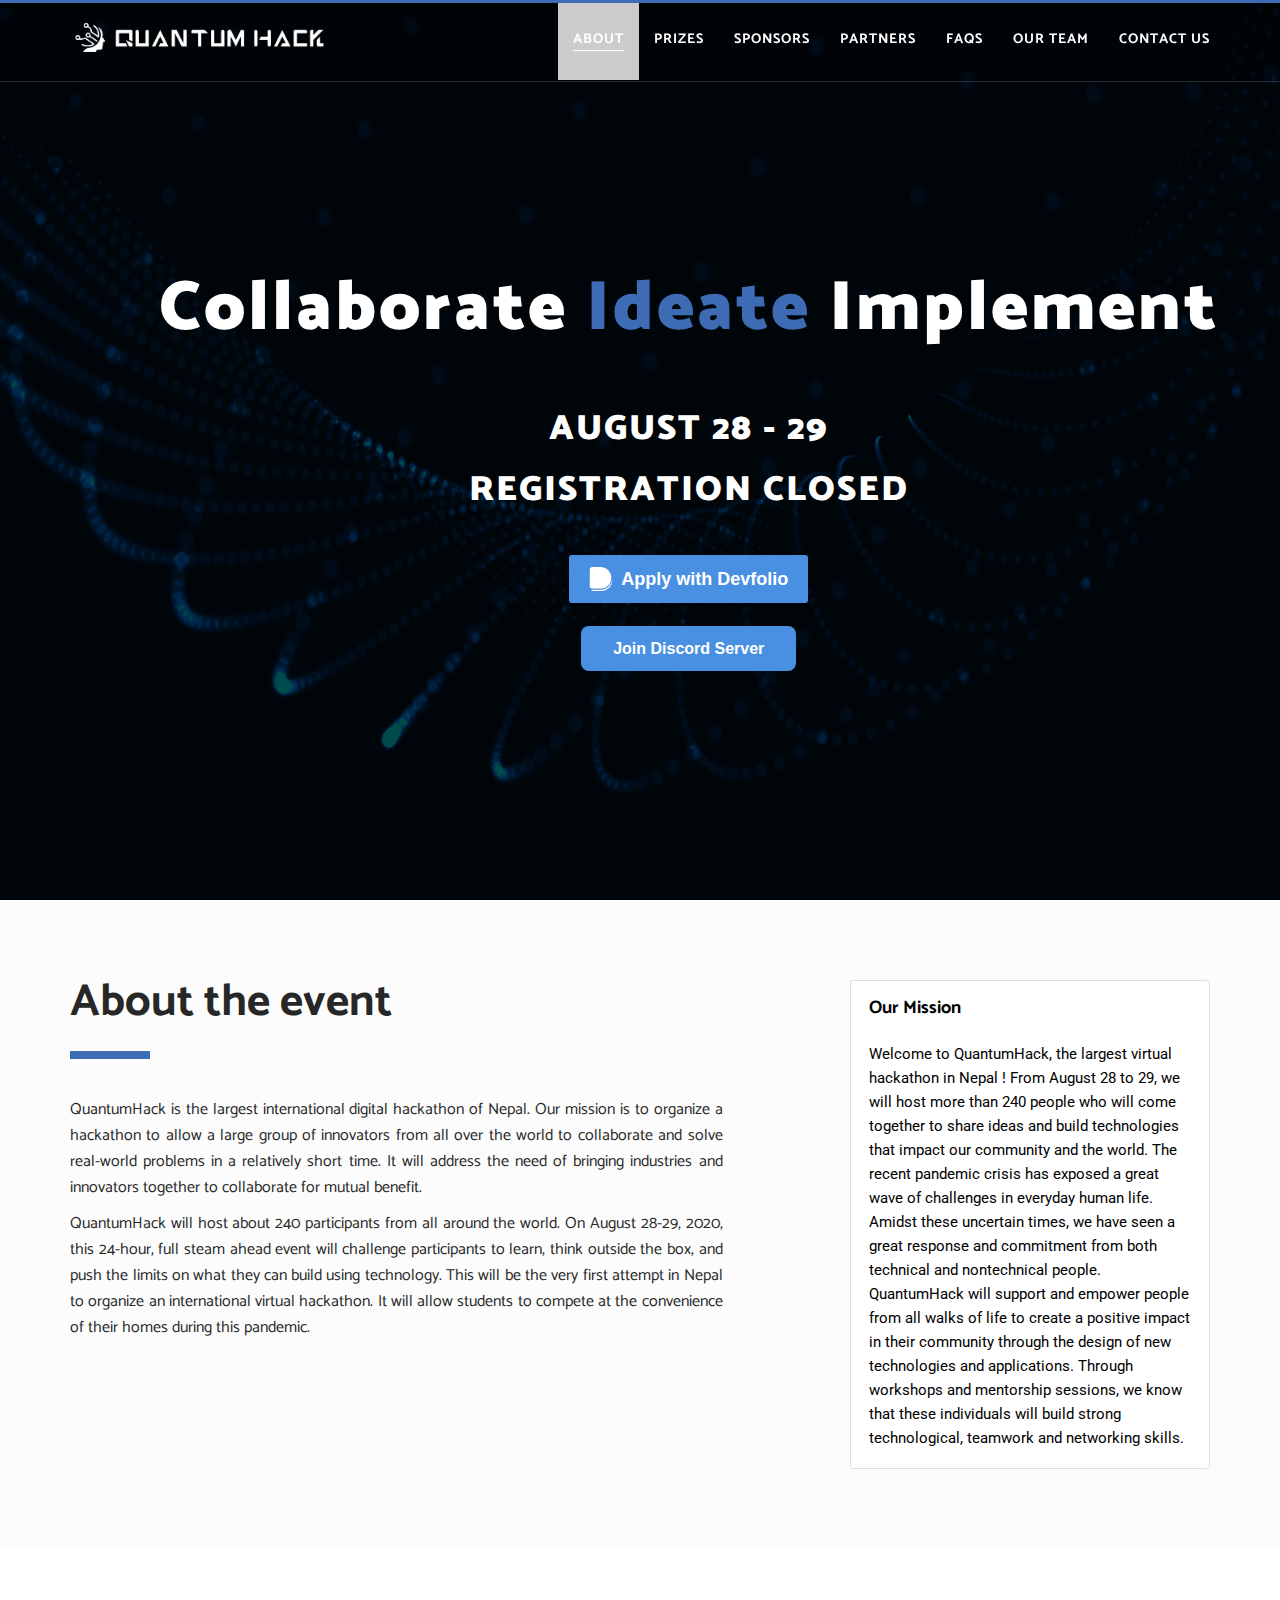
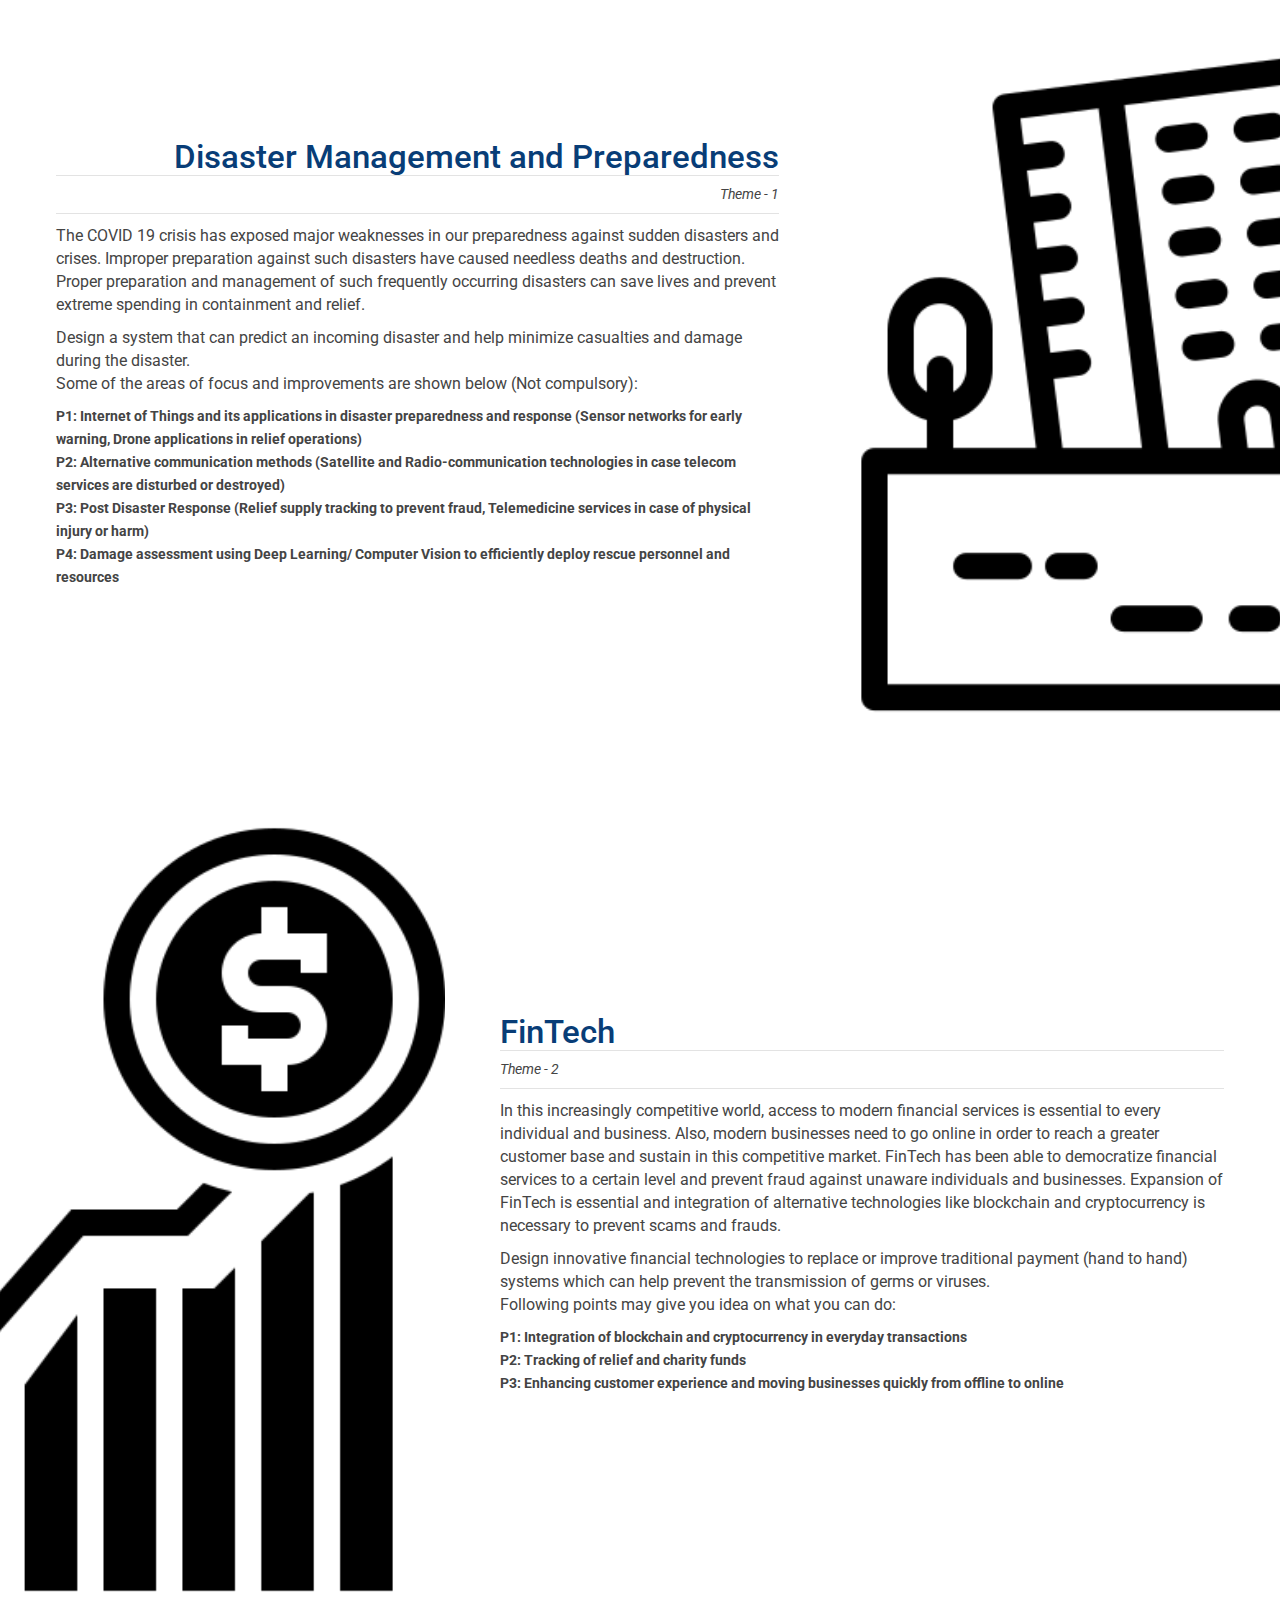
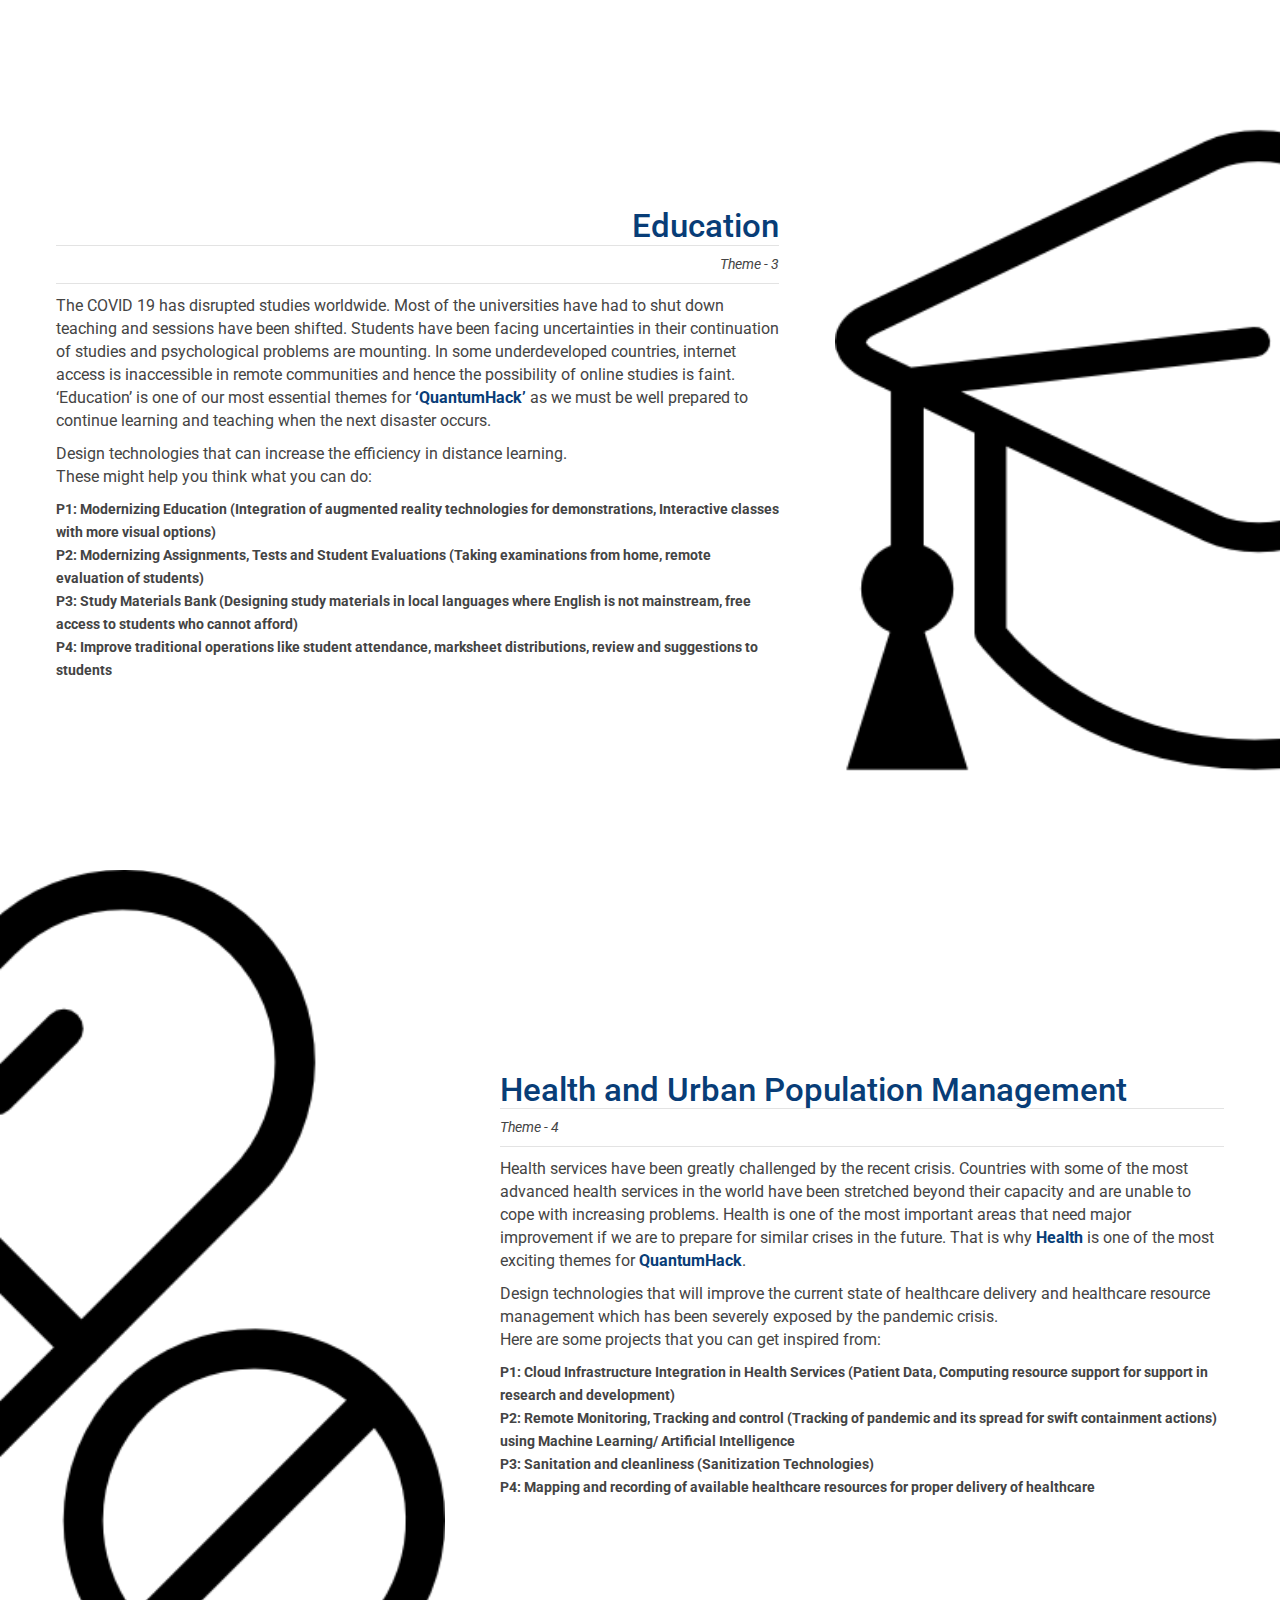
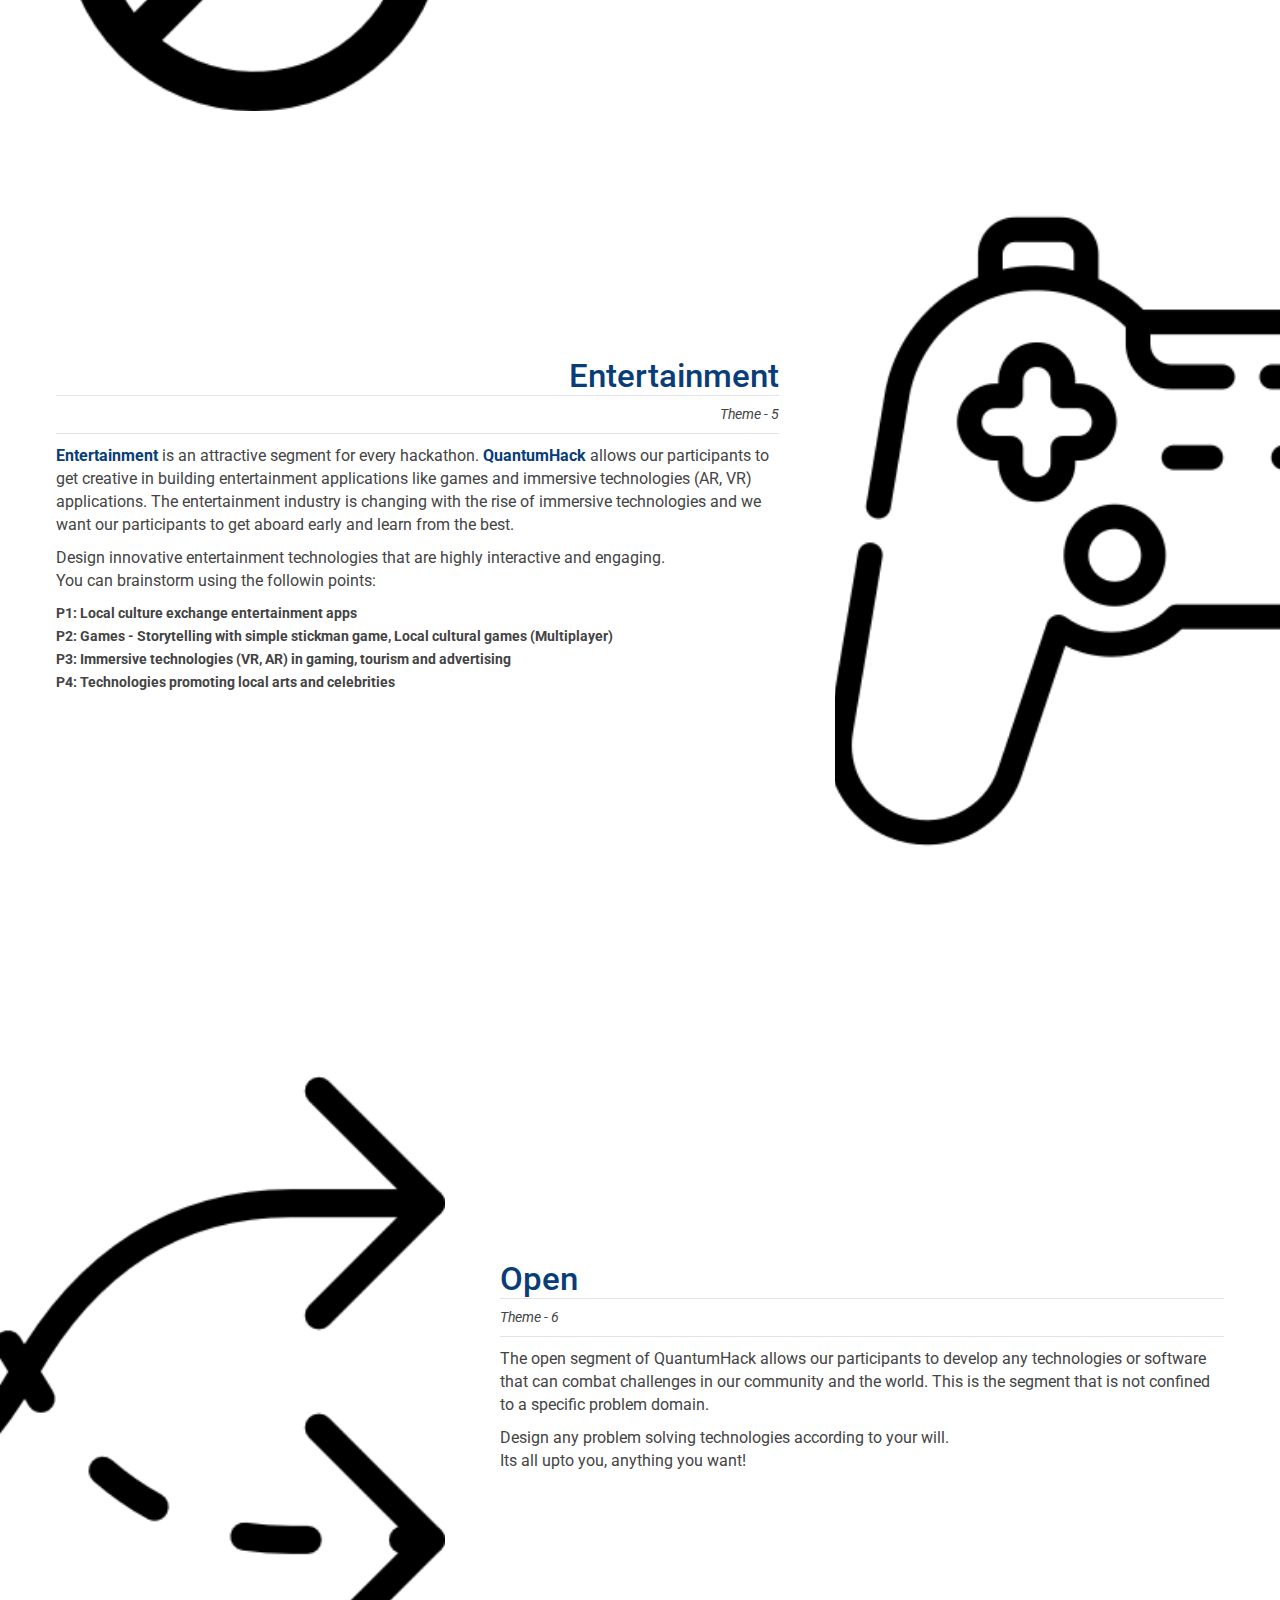
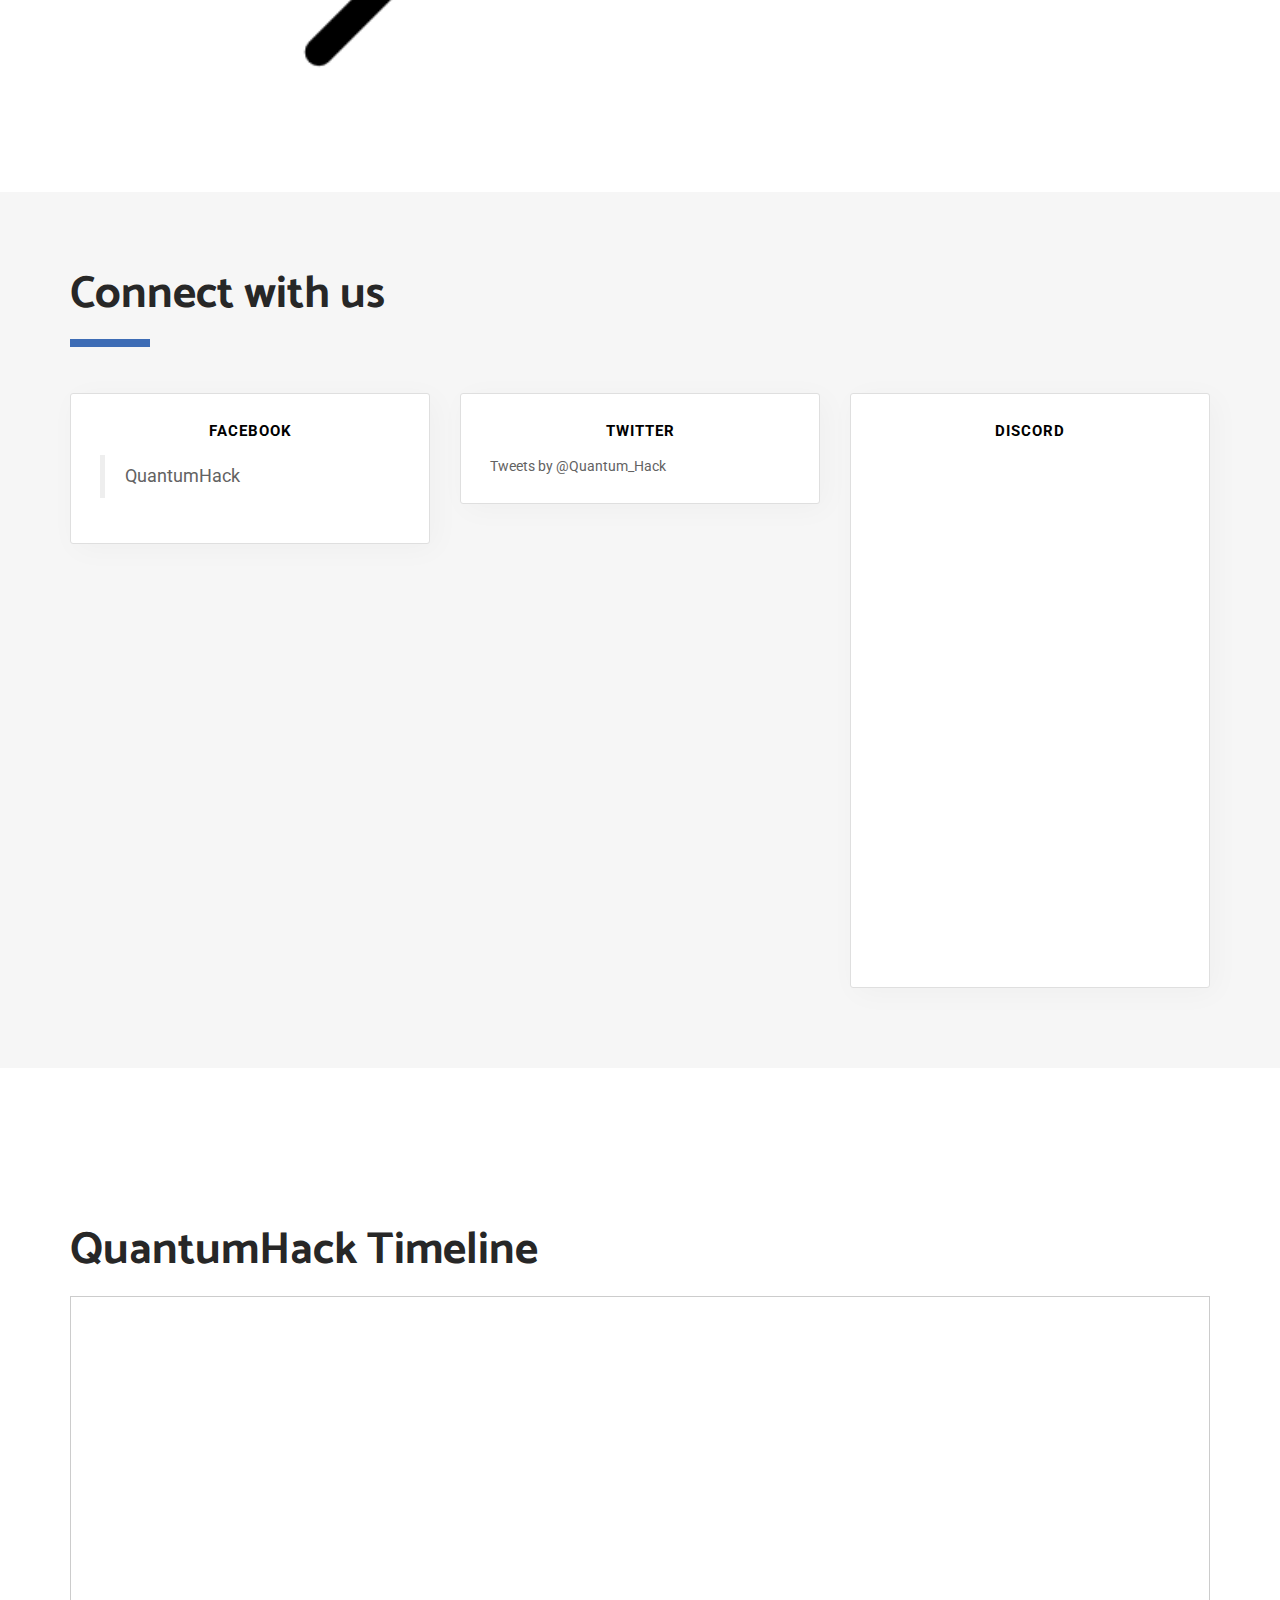
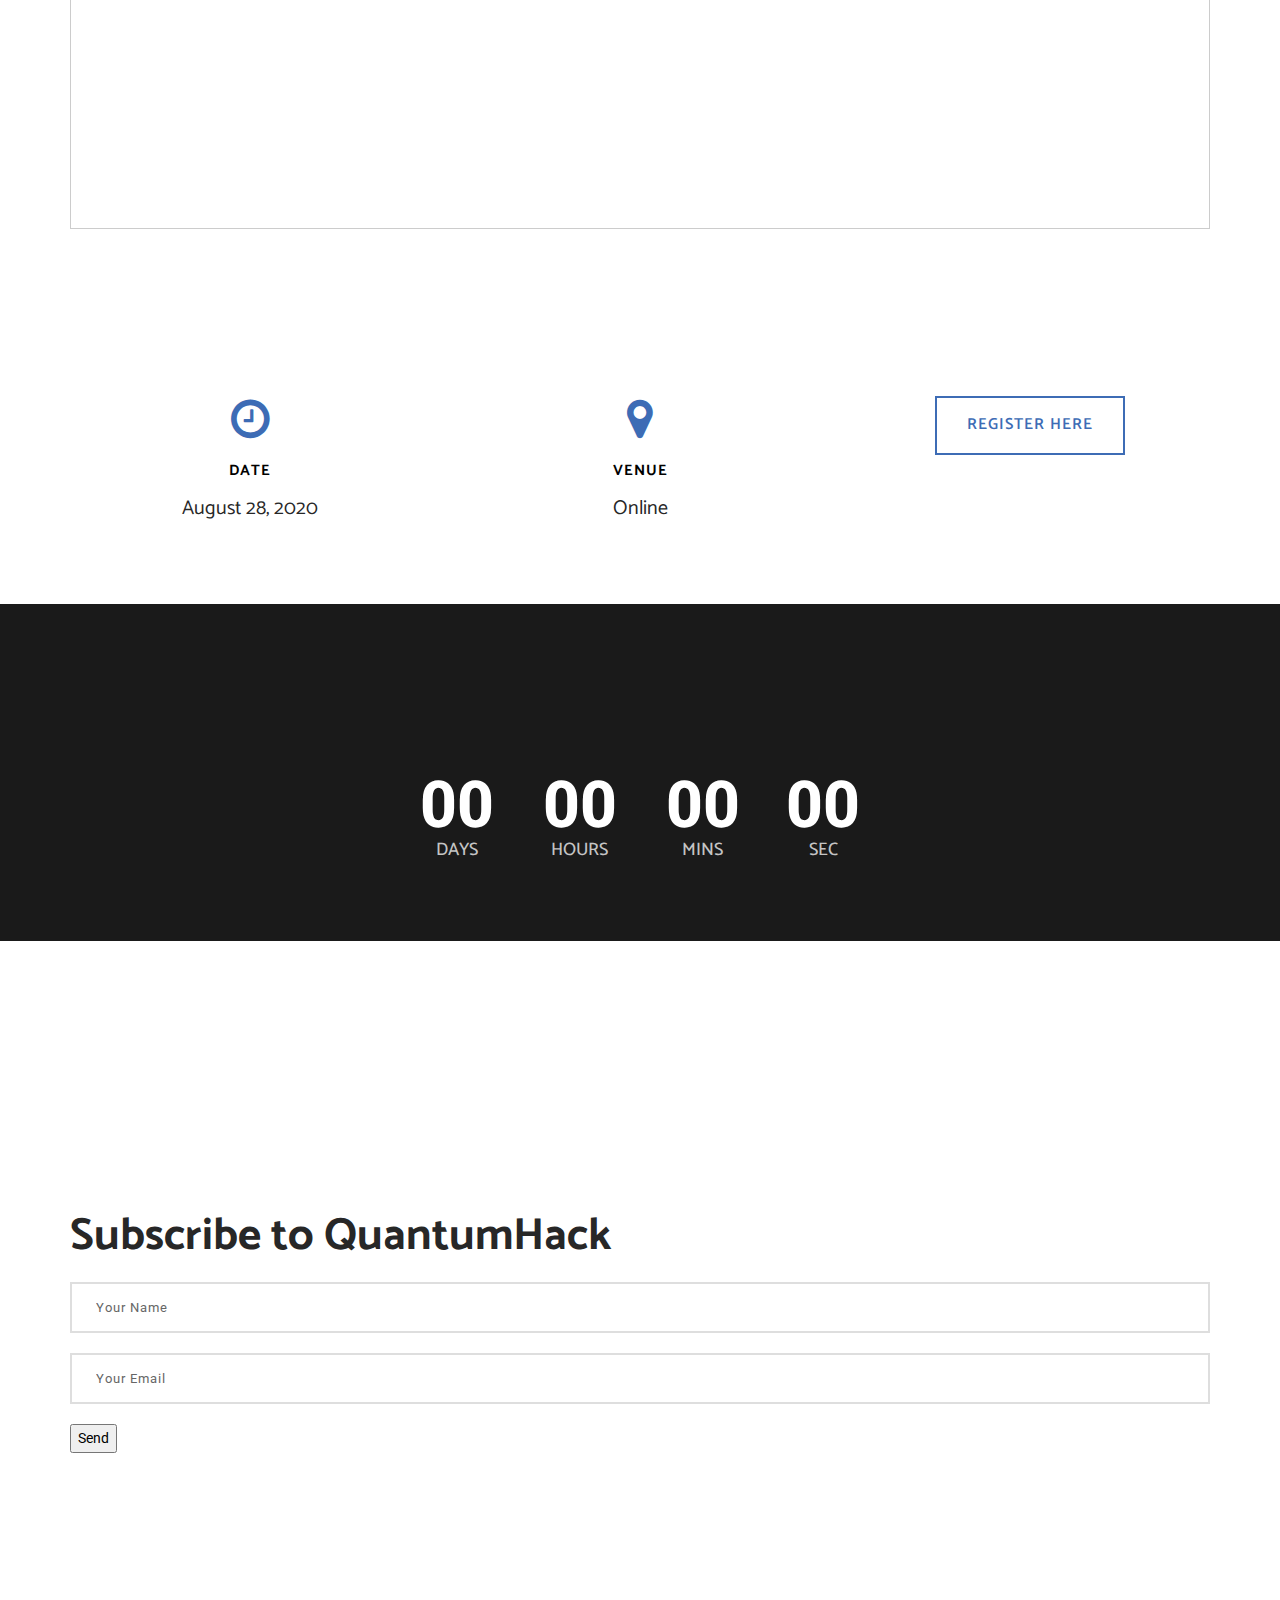
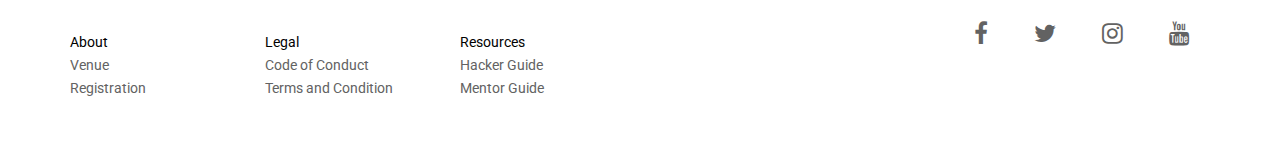
==== commit 8f8aa7c2: "challenge" ====
--- a/index.html
+++ b/index.html
@@ -262,23 +262,27 @@
             <p class="info">Theme - 1</p>
           </header>
           <p style="text-align: left;">
-            The COVID 19 crisis has exposed major weaknesses in our preparedness against sudden disasters and crises. Improper preparation against such disasters have caused needless deaths and destruction. Proper preparation and management of such frequently occurring disasters can save lives and prevent extreme spending in containment and relief.           <!-- <ul style="text-align: left;font-weight: bold;">
-            <li>
-            P1: Internet of Things and its applications in disaster preparedness and response (Sensor networks for early warning, Drone applications in relief operations)
-            </li>
-            <li>
-            P2: Alternative communication methods (Satellite and Radio-communication technologies in case telecom services are disturbed or destroyed) 
-            </li>
-            <li>
-            P3: Post Disaster Response (Relief supply tracking to prevent fraud, Telemedicine services in case of physical injury or harm) 
-            </li>
-            <li>
-            P4: Damage assessment using Deep Learning/ Computer Vision to efficiently deploy rescue personnel and resources
-            </li>
-          </ul> -->
+            The COVID 19 crisis has exposed major weaknesses in our preparedness against sudden disasters and crises. Improper preparation against such disasters have caused needless deaths and destruction. Proper preparation and management of such frequently occurring disasters can save lives and prevent extreme spending in containment and relief.
+            
         </p>
         <p style="text-align: left;">
           Design a system that can predict an incoming disaster and help minimize casualties and damage during the disaster.
+          <br>
+          Some of the areas of focus and improvements are shown below (Not compulsory):
+          <ul type="circle" style="text-align: left;font-weight: bold;">
+            <li>
+            P1: Internet of Things and its applications in disaster preparedness and response (Sensor networks for early warning, Drone applications in relief operations)
+            </li>
+            <li>
+            P2: Alternative communication methods (Satellite and Radio-communication technologies in case telecom services are disturbed or destroyed) 
+            </li>
+            <li>
+            P3: Post Disaster Response (Relief supply tracking to prevent fraud, Telemedicine services in case of physical injury or harm) 
+            </li>
+            <li>
+            P4: Damage assessment using Deep Learning/ Computer Vision to efficiently deploy rescue personnel and resources
+            </li>
+          </ul>
         </p>
         </div>
       </div>
@@ -295,18 +299,22 @@
             <p class="info">Theme - 2</p>
           </header>
           <p>
-            In this increasingly competitive world, access to modern financial services is essential to every individual and business. Also, modern businesses need to go online in order to reach a greater customer base and sustain in this competitive market. FinTech has been able to democratize financial services to a certain level and prevent fraud against unaware individuals and businesses. Expansion of FinTech is essential and integration of alternative technologies like blockchain and cryptocurrency is necessary to prevent scams and frauds.           <!-- <ul style="text-align: left;font-weight: bold;">
-            <li>
-              P1: Integration of blockchain and cryptocurrency in everyday transactions 
-            </li>
-            <li>
-              P2: Tracking of relief and charity funds             </li>
-            <li>
-              P3: Enhancing customer experience and moving businesses quickly from offline to online             </li>
-          </ul> -->
+            In this increasingly competitive world, access to modern financial services is essential to every individual and business. Also, modern businesses need to go online in order to reach a greater customer base and sustain in this competitive market. FinTech has been able to democratize financial services to a certain level and prevent fraud against unaware individuals and businesses. Expansion of FinTech is essential and integration of alternative technologies like blockchain and cryptocurrency is necessary to prevent scams and frauds.
+            
         </p>
         <p style="text-align: left;">
           Design innovative financial technologies to replace or improve traditional payment (hand to hand) systems which can help prevent the transmission of germs  or viruses. 
+          <br>
+          Following points may give you idea on what you can do:
+          <ul style="text-align: left;font-weight: bold;">
+            <li>
+              P1: Integration of blockchain and cryptocurrency in everyday transactions 
+            </li>
+            <li>
+              P2: Tracking of relief and charity funds             </li>
+            <li>
+              P3: Enhancing customer experience and moving businesses quickly from offline to online             </li>
+          </ul>
         </p>
         </div>
       </div>
@@ -323,7 +331,13 @@
             <p class="info">Theme - 3</p>
           </header>
           <p style="text-align: left;">
-            The COVID 19 has disrupted studies worldwide. Most of the universities have had to shut down teaching and sessions have been shifted. Students have been facing uncertainties in their continuation of studies and psychological problems are mounting. In some underdeveloped countries, internet access is inaccessible in remote communities and hence the possibility of online studies is faint. ‘Education’ is one of our most essential themes for <b>‘QuantumHack’</b> as we must be well prepared to continue learning and teaching when the next disaster occurs.            <!-- <ul style="text-align: left;font-weight: bold;">
+            The COVID 19 has disrupted studies worldwide. Most of the universities have had to shut down teaching and sessions have been shifted. Students have been facing uncertainties in their continuation of studies and psychological problems are mounting. In some underdeveloped countries, internet access is inaccessible in remote communities and hence the possibility of online studies is faint. ‘Education’ is one of our most essential themes for <b>‘QuantumHack’</b> as we must be well prepared to continue learning and teaching when the next disaster occurs.
+          </p>
+          <p style="text-align: left;">
+            Design technologies that can increase the efficiency in distance learning. 
+            <br>
+            These might help you think what you can do:
+            <ul style="text-align: left;font-weight: bold;">
               <li>
                 P1: Modernizing Education (Integration of augmented reality technologies for demonstrations, Interactive classes with more visual options)              </li>
               <li>
@@ -335,10 +349,7 @@
               <li>
                 P4: Improve traditional operations like student attendance, marksheet distributions, review and suggestions to students
               </li>
-            </ul> -->
-          </p>
-          <p style="text-align: left;">
-            Design technologies that can increase the efficiency in distance learning. 
+            </ul>
           </p>
         </div>
       </div>
@@ -356,7 +367,14 @@
             <p class="info">Theme - 4</p>
           </header>
           <p>
-            Health services have been greatly challenged by the recent crisis. Countries with some of the most advanced health services in the world have been stretched beyond their capacity and are unable to cope with increasing problems. Health is one of the most important areas that need major improvement if we are to prepare for similar crises in the future. That is why <b>Health</b> is one of the most exciting themes for <b>QuantumHack</b>.            <!-- <ul style="text-align: left;font-weight: bold;">
+            Health services have been greatly challenged by the recent crisis. Countries with some of the most advanced health services in the world have been stretched beyond their capacity and are unable to cope with increasing problems. Health is one of the most important areas that need major improvement if we are to prepare for similar crises in the future. That is why <b>Health</b> is one of the most exciting themes for <b>QuantumHack</b>.
+            
+          </p>
+          <p>
+            Design technologies that will improve the current state of healthcare delivery and healthcare resource management which has been severely exposed by the pandemic crisis. 
+          <br>
+          Here are some projects that you can get inspired from:
+          <ul style="text-align: left;font-weight: bold;">
               <li>
                 P1: Cloud Infrastructure Integration in Health Services (Patient Data, Computing resource support for support in research and development) 
               </li>
@@ -369,10 +387,7 @@
               <li>
                 P4: Mapping and recording of available healthcare resources for proper delivery of healthcare
               </li>
-            </ul> -->
-          </p>
-          <p>
-            Design technologies that will improve the current state of healthcare delivery and healthcare resource management which has been severely exposed by the pandemic crisis. 
+            </ul>
           </p>
         </div>
       </div>
@@ -389,23 +404,26 @@
             <p class="info">Theme - 5</p>
           </header>
           <p style="text-align: left;">
-            <b>Entertainment</b> is an attractive segment for every hackathon. <b>QuantumHack</b> allows our participants to get creative in building entertainment applications like games and immersive technologies (AR, VR) applications. The entertainment industry is changing with the rise of immersive technologies and we want our participants to get aboard early and learn from the best.            <!-- <ul style="text-align: left;font-weight: bold;">
-              <li>
-                P1: Local culture exchange entertainment apps               </li>
-              <li>
-                P2: Games - Storytelling with simple stickman game, Local cultural games (Multiplayer)
-              </li>
-              <li>
-                P3: Immersive technologies  (VR, AR) in gaming, tourism and advertising 
-              </li>
-              <li>
-                P4: Technologies promoting local arts and celebrities
-              </li>
-            </ul> -->
+            <b>Entertainment</b> is an attractive segment for every hackathon. <b>QuantumHack</b> allows our participants to get creative in building entertainment applications like games and immersive technologies (AR, VR) applications. The entertainment industry is changing with the rise of immersive technologies and we want our participants to get aboard early and learn from the best.
           </p>
           <p style="text-align: left;">
             Design innovative entertainment technologies that are highly interactive and engaging. 
-            </p>
+          <br>
+          You can brainstorm using the followin points:
+          <ul style="text-align: left;font-weight: bold;">
+            <li>
+              P1: Local culture exchange entertainment apps               </li>
+            <li>
+              P2: Games - Storytelling with simple stickman game, Local cultural games (Multiplayer)
+            </li>
+            <li>
+              P3: Immersive technologies  (VR, AR) in gaming, tourism and advertising 
+            </li>
+            <li>
+              P4: Technologies promoting local arts and celebrities
+            </li>
+          </ul>
+          </p>
         </div>
       </div>
     </article>
@@ -425,7 +443,9 @@
             The open segment of QuantumHack allows our participants to develop any technologies or software that can combat challenges in our community and the world. This is the segment that is not confined to a specific problem domain.           </p>
         <p>
           Design any problem solving technologies according to your will. 
-          </p>
+        <br>
+        Its all upto you, anything you want!
+        </p>
           </div>
       </div>
     </article>
